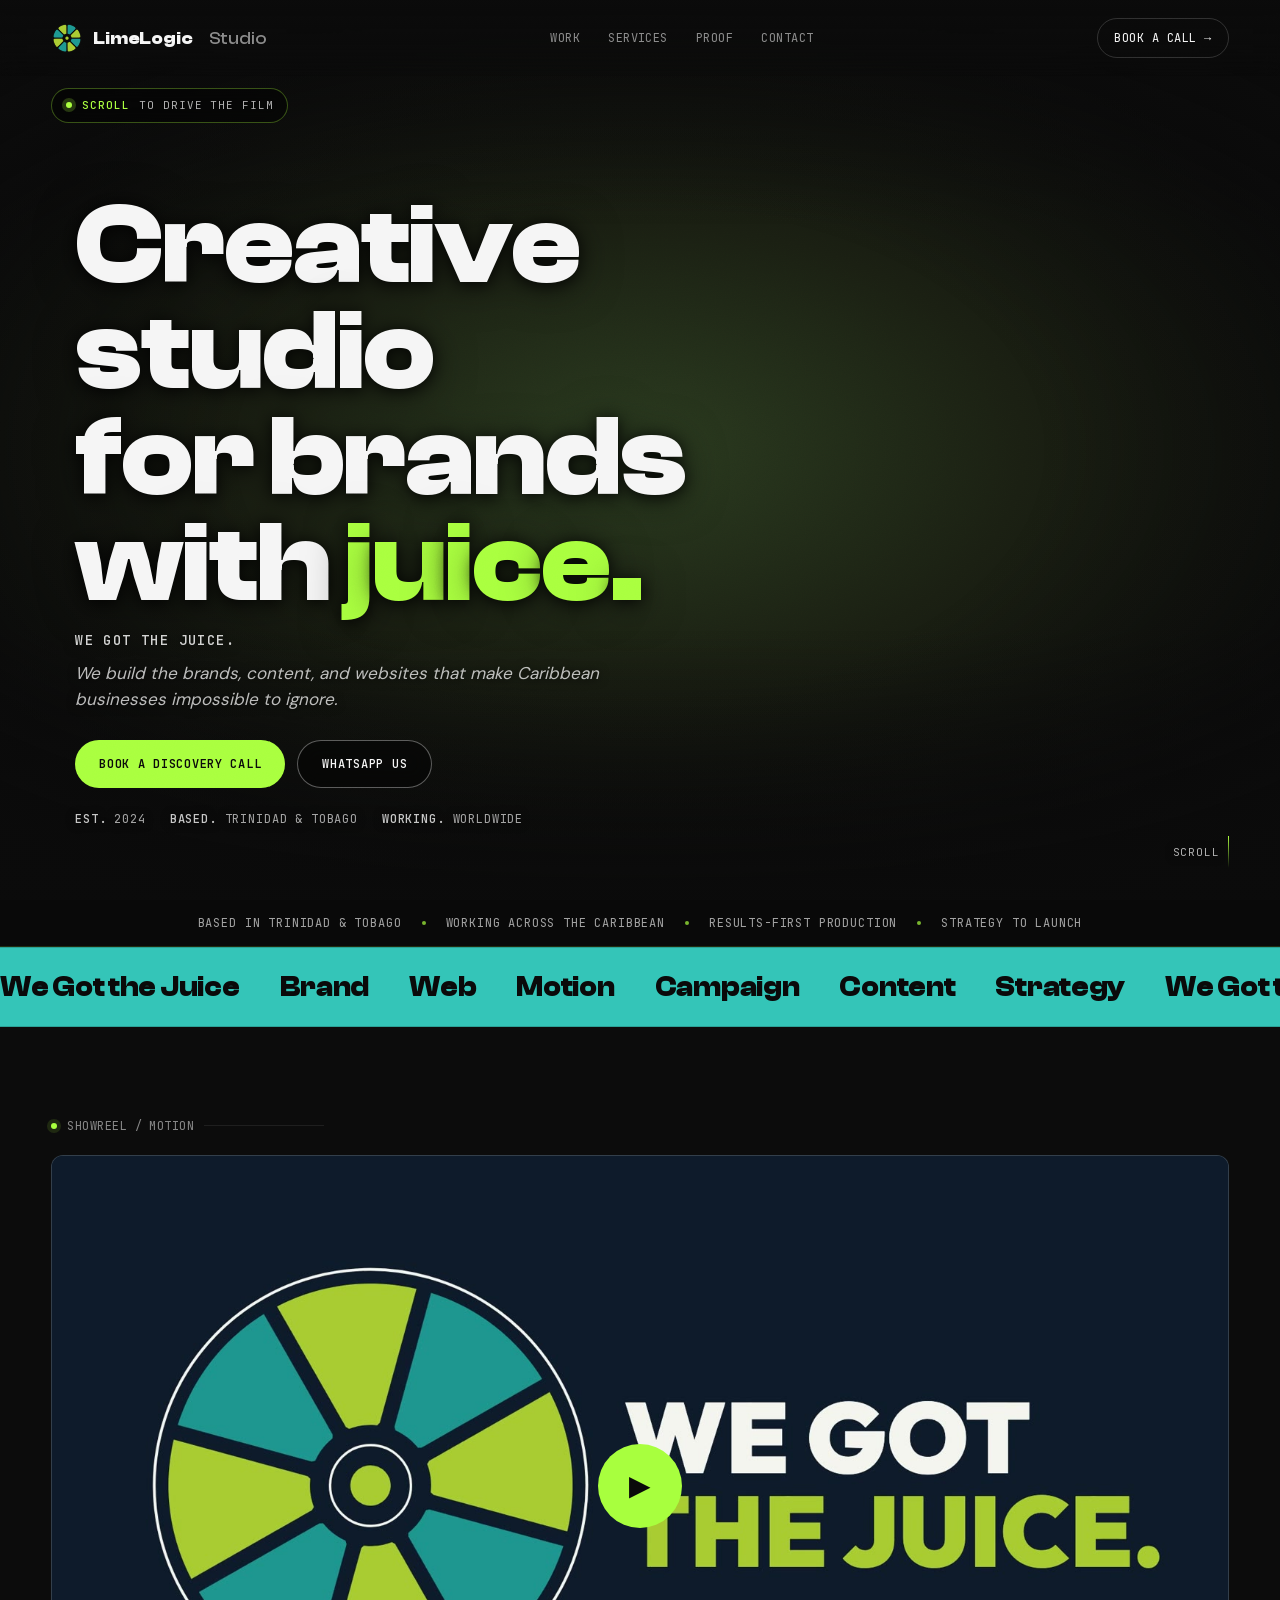
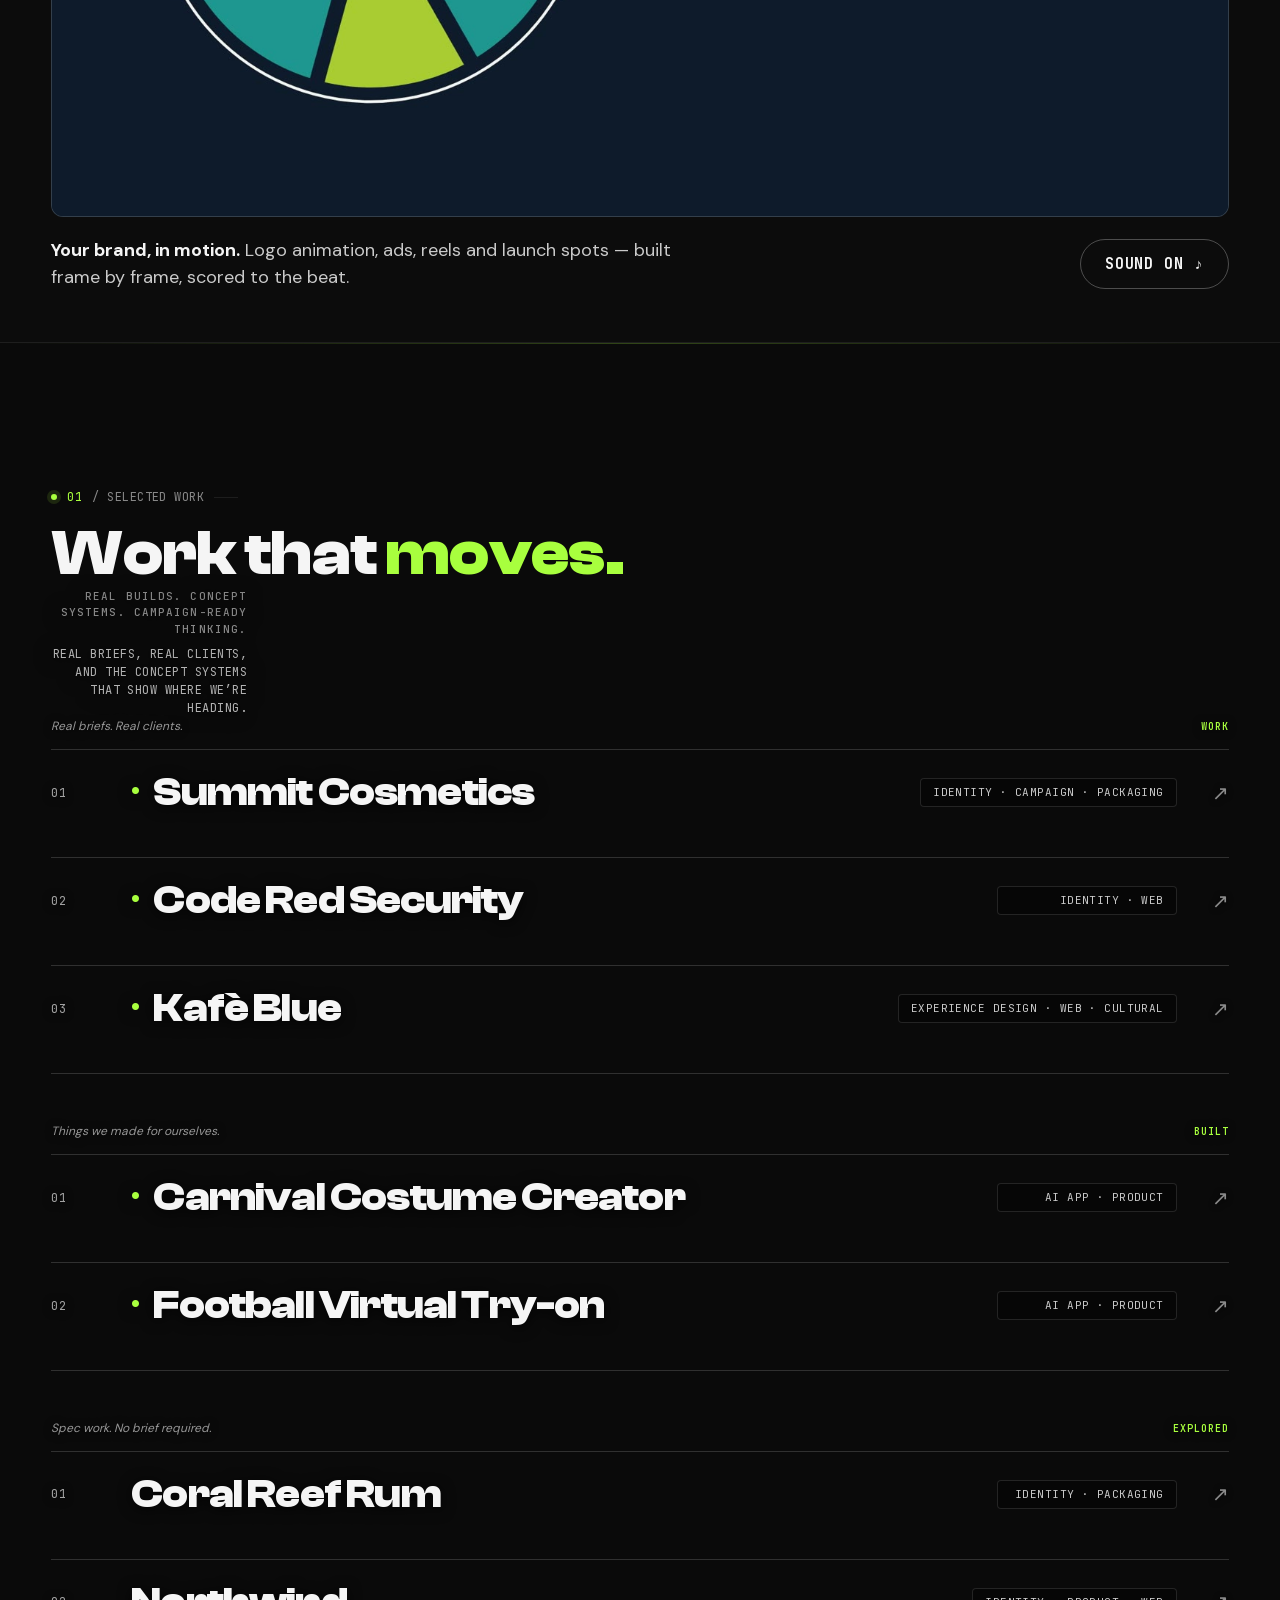
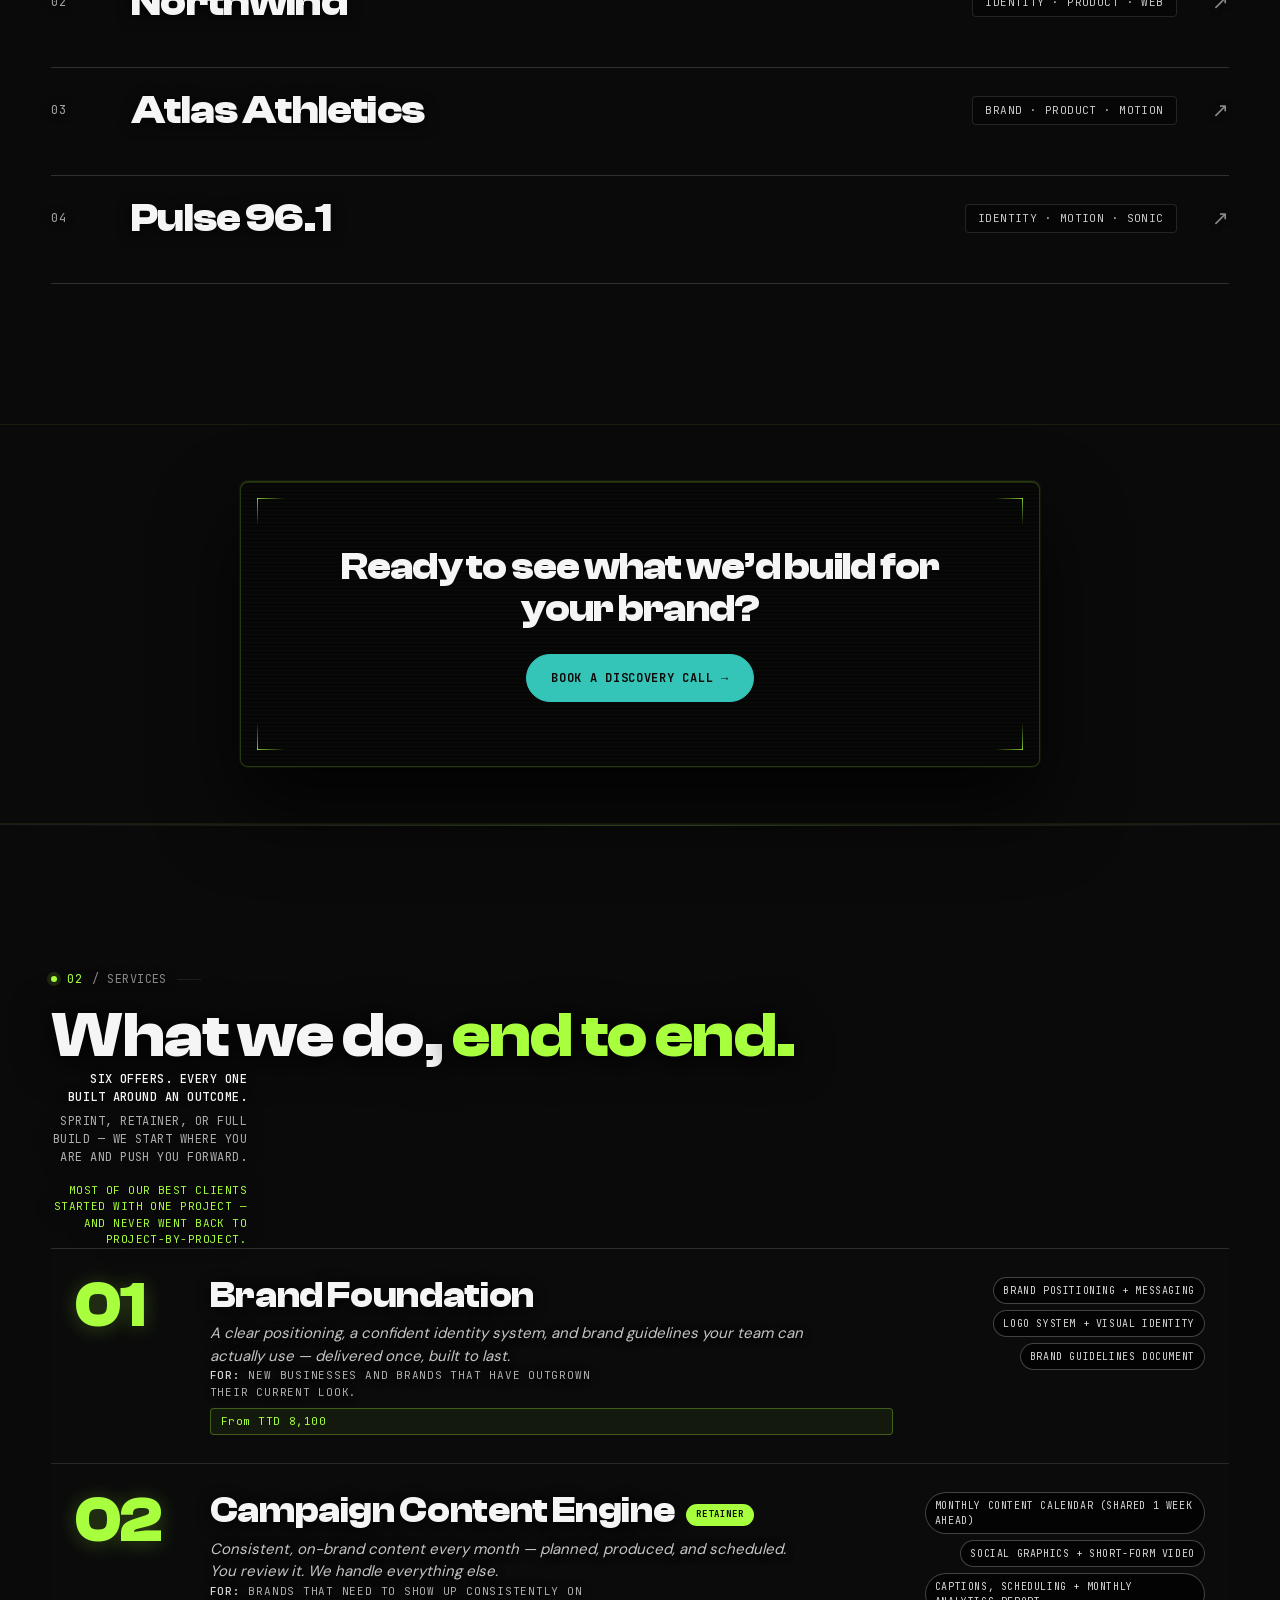
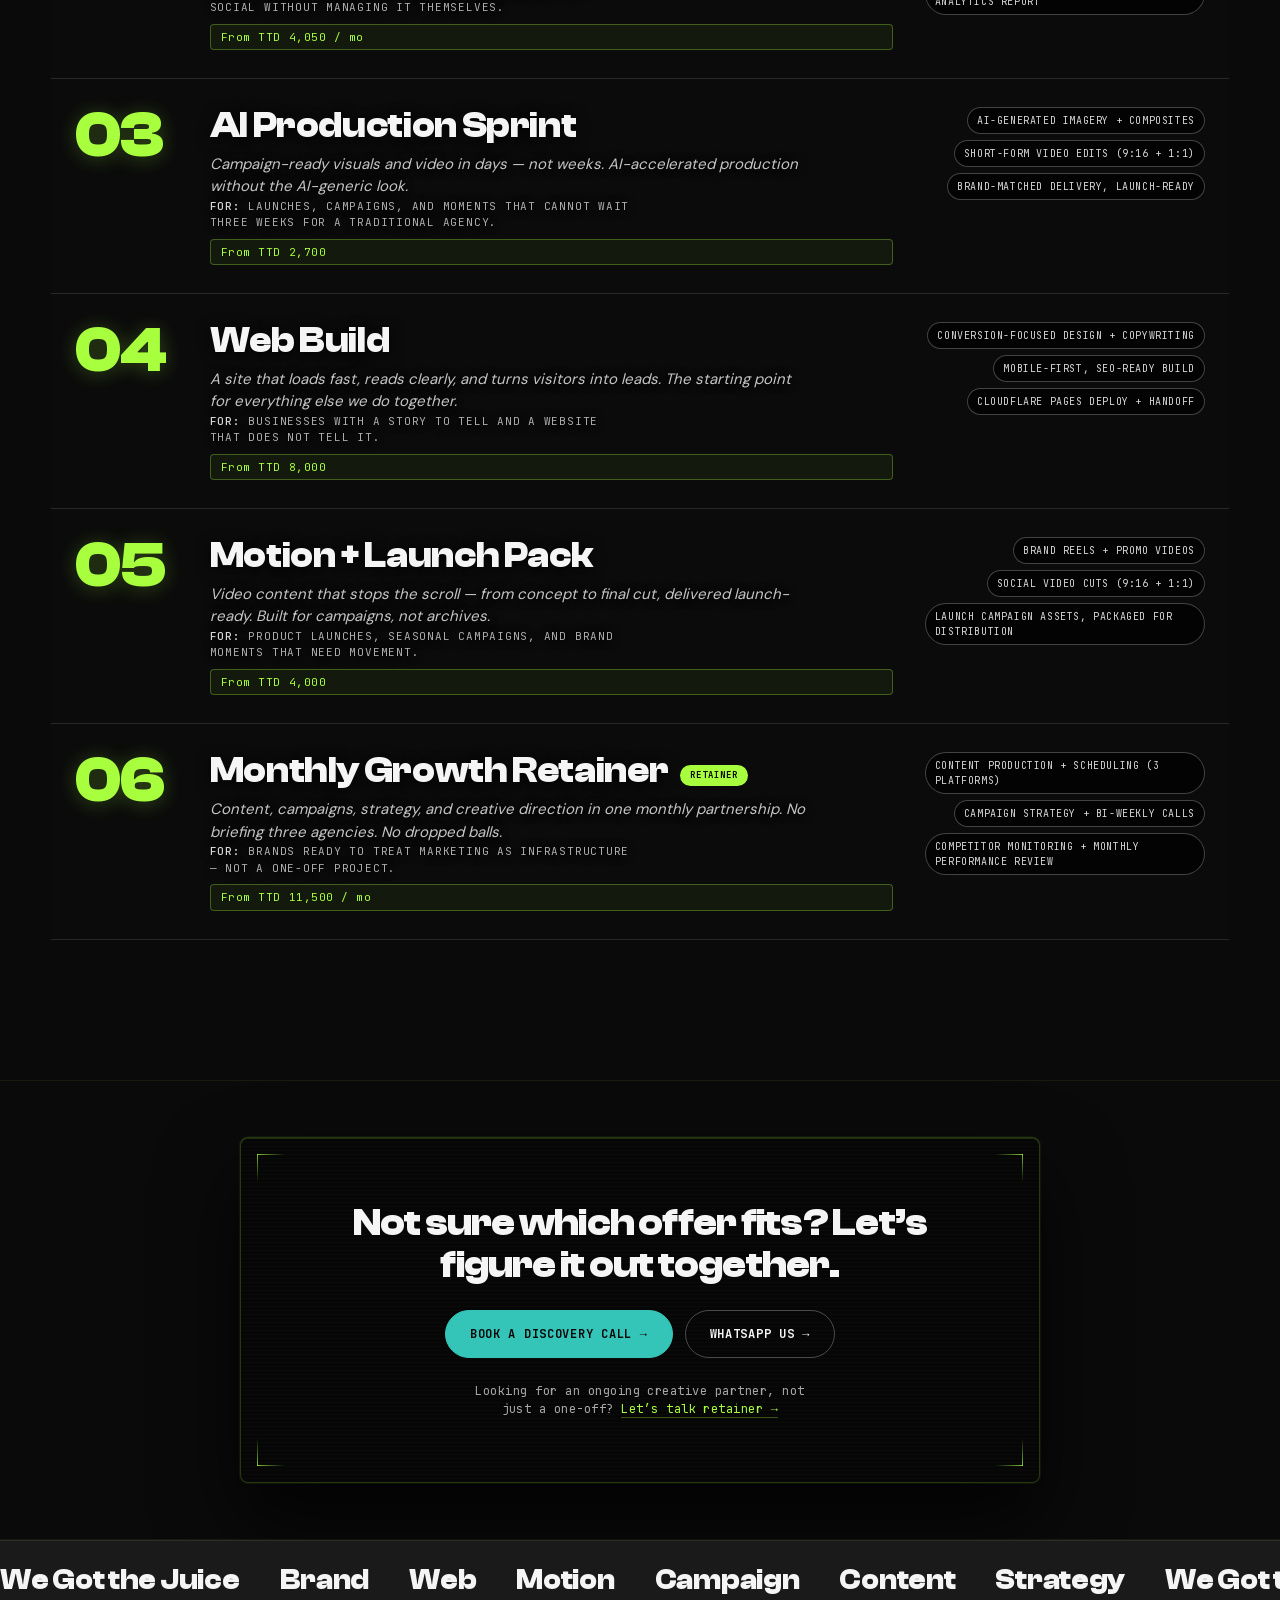
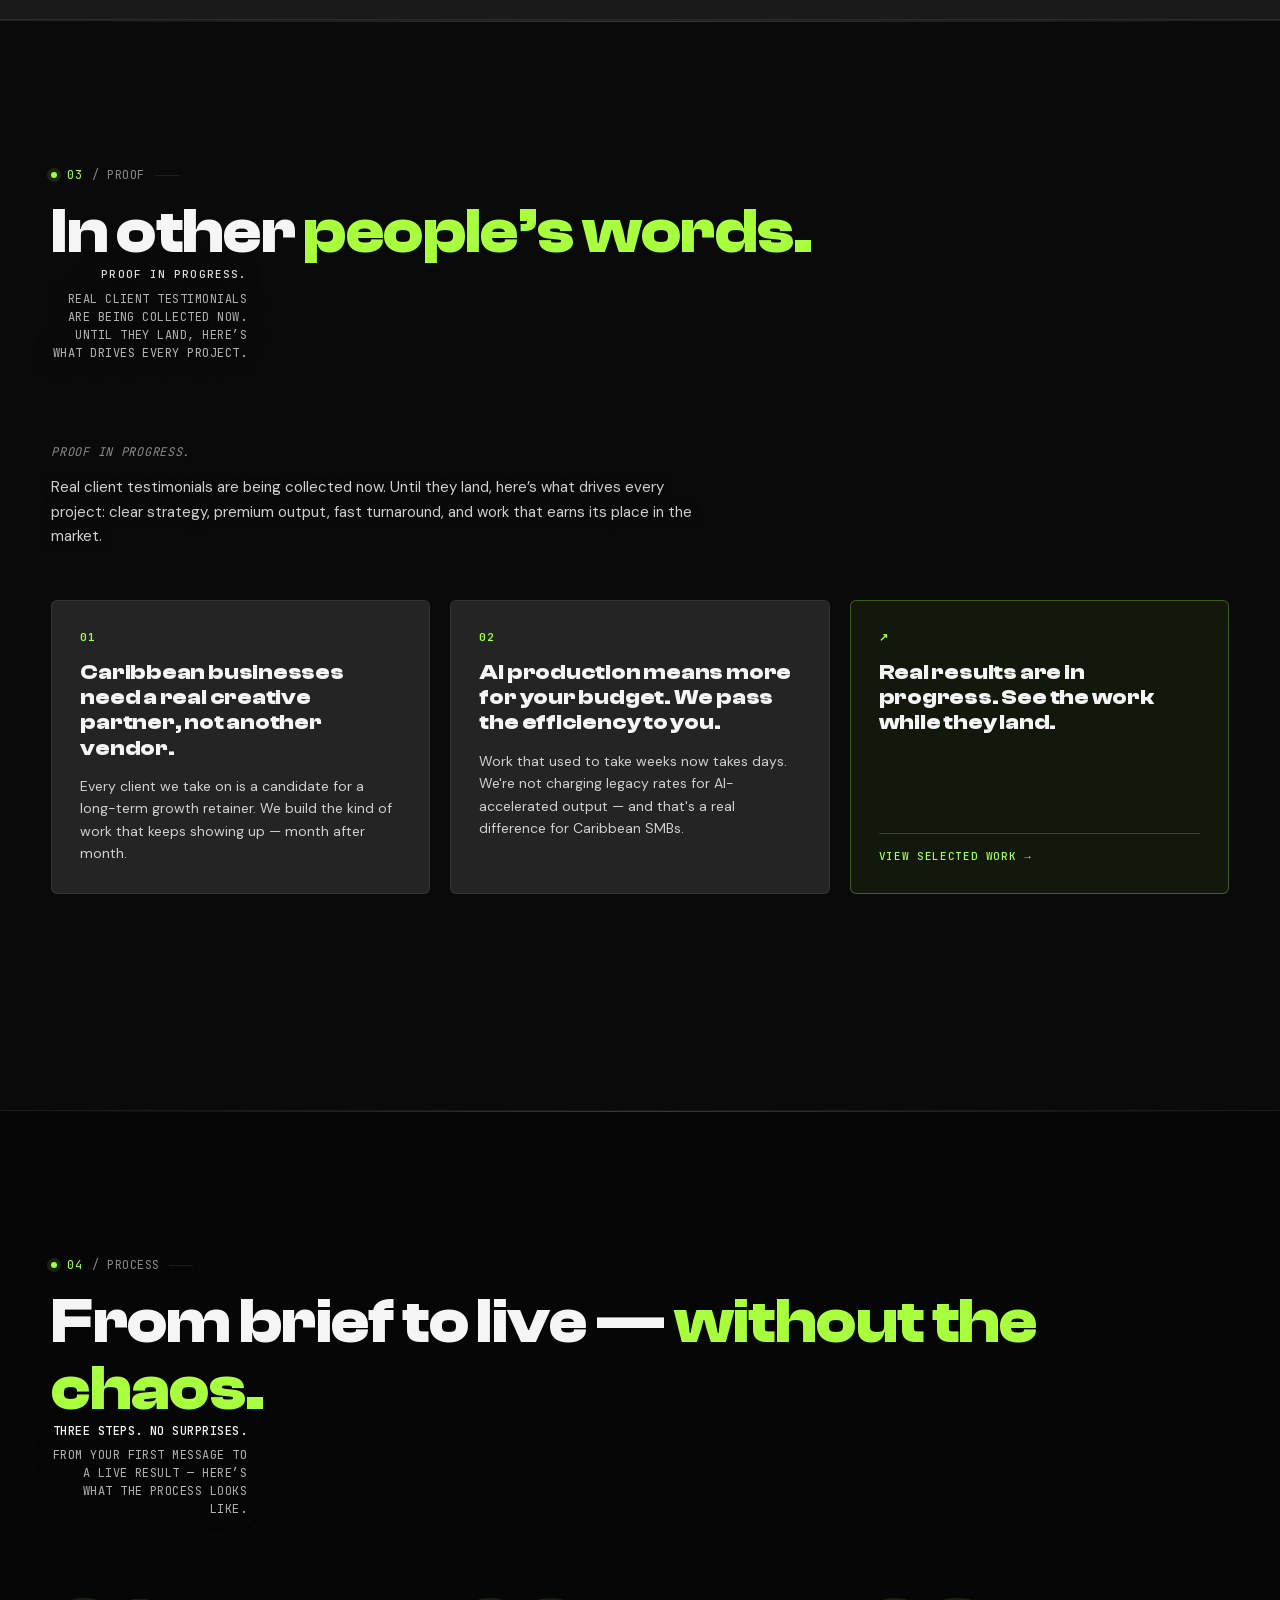
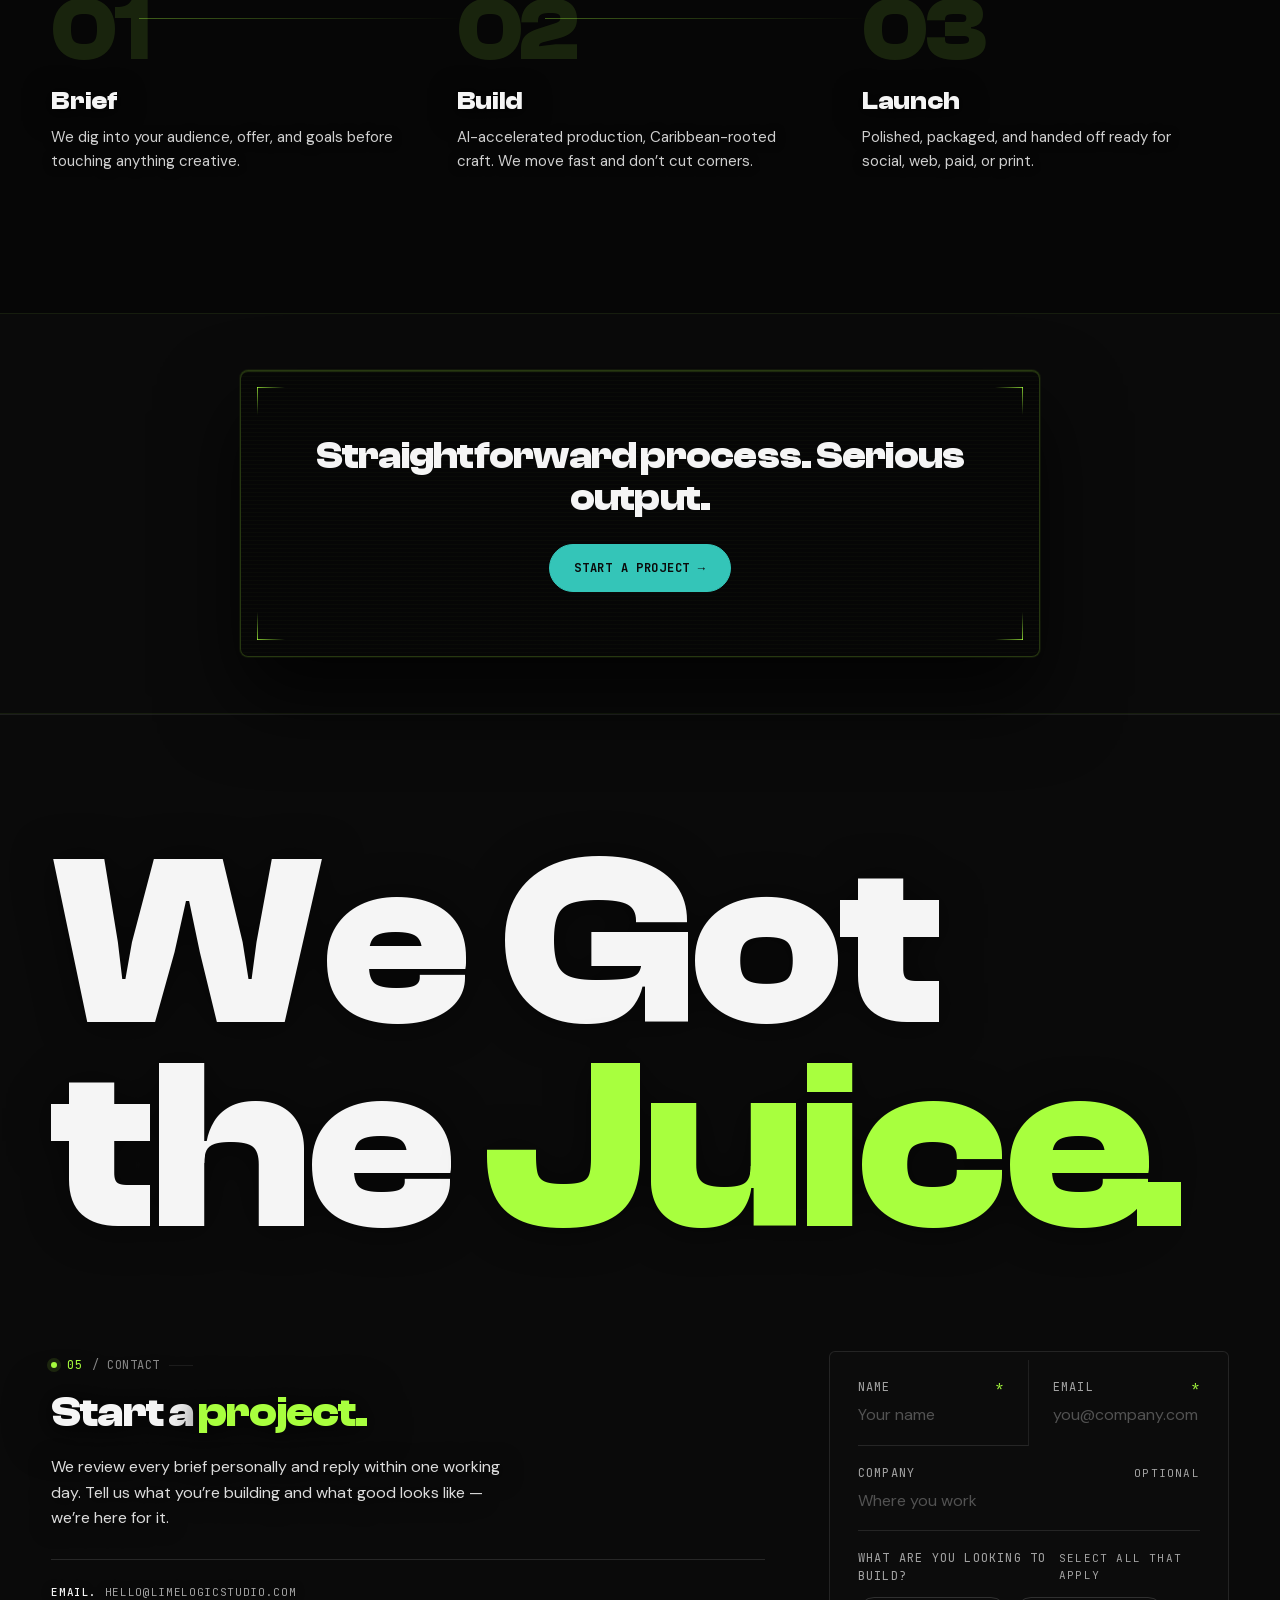
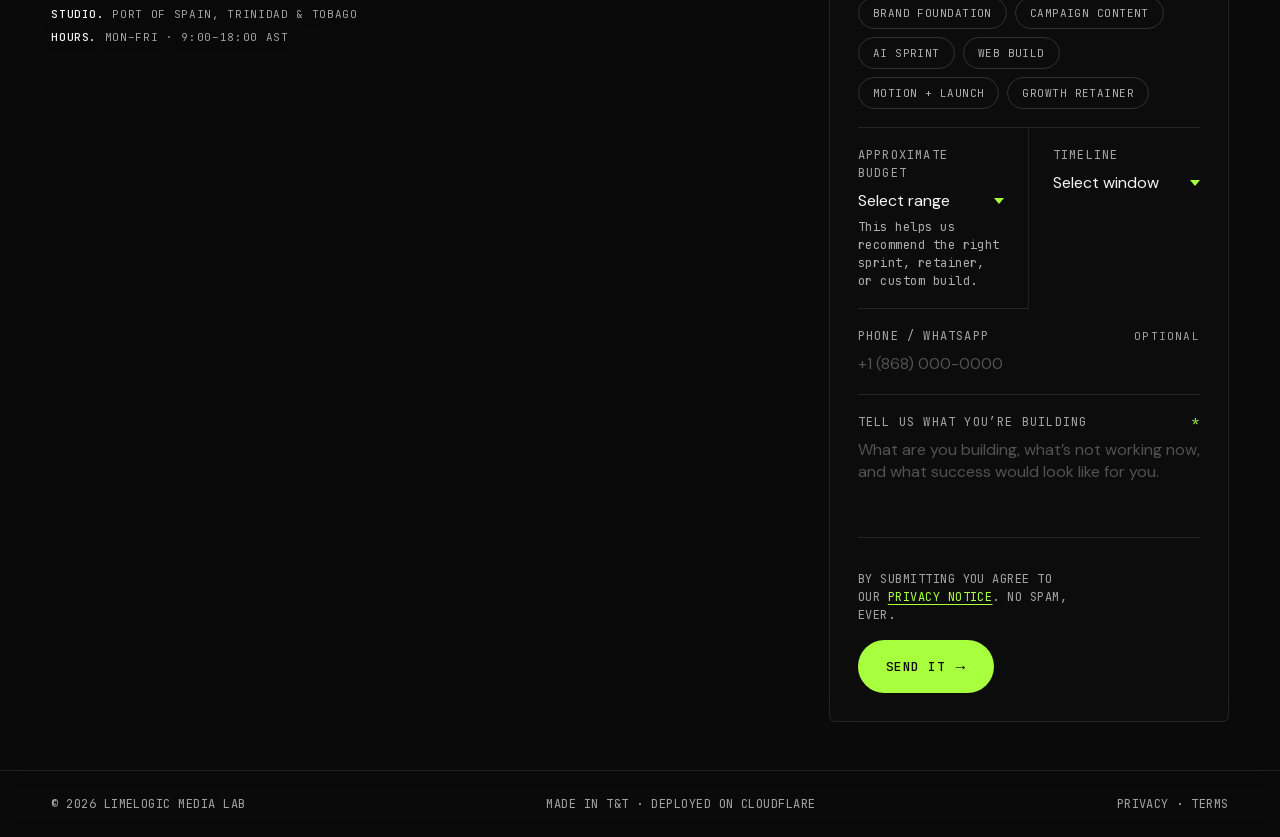
==== index.html @ f91d0517 "Add motion showreel strip under the top marquee (lazy-loaded loop, sound toggle) Co-Authored-By: Cla" ====
<!doctype html>
<html lang="en" data-scroll-mode="full" data-marquee-palette="teal">
<head>
<meta charset="utf-8" />
<meta name="viewport" content="width=device-width, initial-scale=1" />
<title>LimeLogic Studio — Creative that grows Caribbean brands</title>
<meta name="description" content="We build the brands, websites, and content that make Caribbean businesses impossible to ignore — strategy to launch, faster than you'd expect. Based in T&T." />
<meta property="og:title" content="LimeLogic Studio — We Got the Juice." />
<meta property="og:description" content="Brand, web, motion, and campaign content for Caribbean brands ready to grow. Strategy to launch — and built to last. Based in T&T, working worldwide." />
<meta property="og:type" content="website" />
<meta property="og:url" content="https://limelogicstudio.com" />
<meta property="og:image" content="https://limelogicstudio.com/assets/images/og-image.jpg" />
<meta property="og:image:width" content="1200" />
<meta property="og:image:height" content="630" />
<meta name="twitter:card" content="summary_large_image" />
<meta name="twitter:image" content="https://limelogicstudio.com/assets/images/og-image.jpg" />
<meta name="twitter:title" content="LimeLogic Studio — We Got the Juice." />
<meta name="twitter:description" content="The brands, websites, and content that grow Caribbean businesses. Strategy to launch." />
<link rel="canonical" href="https://limelogicstudio.com/" />
<meta name="robots" content="index, follow" />
<meta name="theme-color" content="#1A1A1A" />
<link rel="icon" type="image/x-icon" href="assets/images/favicon.ico" />
<link rel="icon" type="image/png" sizes="192x192" href="assets/images/favicon-192.png" />
<link rel="apple-touch-icon" sizes="180x180" href="assets/images/apple-touch-icon.png" />
<script type="application/ld+json">
{
  "@context": "https://schema.org",
  "@type": "ProfessionalService",
  "name": "LimeLogic Studio",
  "legalName": "LimeLogic Media Lab",
  "url": "https://limelogicstudio.com",
  "logo": "https://limelogicstudio.com/assets/images/logo-symbol.png",
  "image": "https://limelogicstudio.com/assets/images/og-image.jpg",
  "email": "hello@limelogicstudio.com",
  "foundingDate": "2024",
  "slogan": "We Got the Juice.",
  "description": "Creative studio for Caribbean brands — brand identity, websites, motion, and campaign content, from strategy to launch.",
  "address": { "@type": "PostalAddress", "addressLocality": "Port of Spain", "addressCountry": "TT" },
  "areaServed": ["Trinidad and Tobago", "Caribbean"]
}
</script>
<link rel="preload" href="assets/fonts/ClashDisplay-Variable.woff2" as="font" type="font/woff2" crossorigin>
<link rel="preload" href="assets/fonts/DMSans-Variable.woff2" as="font" type="font/woff2" crossorigin>
<link rel="preload" href="assets/images/limedroid-hero-1920.webp" as="image" type="image/webp" media="(min-width:881px)">
<link rel="preload" href="assets/images/limedroid-hero-1280.webp" as="image" type="image/webp" media="(max-width:880px)">
<link rel="stylesheet" href="css/style.css" />
<!-- ANALYTICS — none in this file, deliberately. Cloudflare Web Analytics is
     enabled on the Pages project and Cloudflare injects its own beacon at the
     edge, so there is no snippet to maintain here and nothing to keep in sync.
     Cookieless, so the no-banner promise on /privacy stays true. -->
<style>
  :root {
    --lime-intensity: 0.60;
    --scrim-opacity: 0.30;
    --vignette-opacity: 1.00;
    --mq-bg: rgba(52,197,184,1.00);
    --mq-bg-solid: rgb(52,197,184);
    --mq-fg: #0A0A0A;
    --mq-accent: #0A0A0A;
  }
</style>
</head>
<body>

<a class="skip-link" href="#main-content">Skip to content</a>

<div class="grain on"></div>

<div class="hero-stage" id="heroStage">
  <video id="heroVideo" muted playsinline preload="auto" poster="assets/images/limedroid-hero-1920.webp"></video>
  <img class="hero-image" id="heroImage"
       alt="LimeLogic mascot — half-lime, half-circuit board" />
  <div class="hero-stage-placeholder" id="heroStagePlaceholder">
    <div class="hsp-character"></div>
    <div class="hsp-meta">
      <span class="hsp-dot"></span>
      <span id="hspLabel">LOADING FILM…</span>
    </div>
  </div>
  <div class="hero-vignette" id="heroVignette"></div>
  <div class="hero-safe-zone" id="heroSafeZone"></div>
</div>

<div id="root">

  <header class="hero">
    <nav class="nav">
      <div class="brand">
        <img class="logo-mark" src="assets/images/logo-symbol.png" alt="LimeLogic symbol" />
        LimeLogic<span style="color:var(--muted);font-weight:500;margin-left:6px">Studio</span>
      </div>
      <ul class="nav-links">
        <li><a href="#work">Work</a></li>
        <li><a href="#services">Services</a></li>
        <li><a href="#proof">Proof</a></li>
        <li><a href="#contact">Contact</a></li>
      </ul>
      <a class="cta nav-cta" href="https://cal.com/limelogicstudio/discovery-call" target="_blank" rel="noopener">Book a Call &#8594;</a>
      <button class="hamburger" id="hamburger" aria-label="Menu" aria-expanded="false">
        <span></span><span></span><span></span>
      </button>
    </nav>

    <div class="tag">
      <span class="pulse"></span>
      <b>SCROLL</b> to drive the film
    </div>
    <div class="frame">
      <div id="heroHeadline">
        <h1>Creative<br>studio<br>for brands<br>with <em><span class="jl l1">j</span><span class="jl l2">u</span><span class="jl l3">i</span><span class="jl l4">c</span><span class="jl l5">e</span><span class="jl l6">.</span></em></h1>
        <p class="hero-tagline">We Got the Juice.</p>
        <p class="hero-value-line">We build the brands, content, and websites that make Caribbean businesses impossible to ignore.</p>
        <div class="hero-ctas">
          <a class="hero-cta-primary" href="https://cal.com/limelogicstudio/discovery-call" target="_blank" rel="noopener" aria-label="Book a discovery call on Cal.com">Book a Discovery Call</a>
          <a class="hero-cta-secondary" href="https://wa.me/18687053555" target="_blank" rel="noopener" aria-label="Message us on WhatsApp">WhatsApp Us</a>
        </div>
        <div class="hero-meta">
          <span><b>EST.</b> 2024</span>
          <span><b>BASED.</b> Trinidad &amp; Tobago</span>
          <span><b>WORKING.</b> Worldwide</span>
        </div>
      </div>
    </div>
    <!-- HERO_IMAGE — final asset dropping separately; place below hero-stage when ready -->
    <div class="scroll">
      Scroll<div class="bar"></div>
    </div>
  </header>

  <main id="main-content">

  <div class="trust-strip" role="note" aria-label="About LimeLogic Studio">
    <span>Based in Trinidad &amp; Tobago</span>
    <span class="trust-dot" aria-hidden="true"></span>
    <span>Working across the Caribbean</span>
    <span class="trust-dot" aria-hidden="true"></span>
    <span>Results-first production</span>
    <span class="trust-dot" aria-hidden="true"></span>
    <span>Strategy to launch</span>
  </div>

  <div class="marquee mq-classic" id="marqueeTop">
    <div class="track">
      <span><span>We Got the Juice</span><span>Brand</span><span>Web</span><span>Motion</span><span>Campaign</span><span>Content</span><span>Strategy</span><span>We Got the Juice</span><span>Brand</span><span>Web</span><span>Motion</span><span>Campaign</span><span>Content</span><span>Strategy</span></span>
      <span><span>We Got the Juice</span><span>Brand</span><span>Web</span><span>Motion</span><span>Campaign</span><span>Content</span><span>Strategy</span><span>We Got the Juice</span><span>Brand</span><span>Web</span><span>Motion</span><span>Campaign</span><span>Content</span><span>Strategy</span></span>
    </div>
  </div>

  <section class="reel-strip" id="reel" aria-label="LimeLogic motion showreel">
    <div class="wrap">
      <div class="eyebrow">
        <span class="dot"></span>
        <span>SHOWREEL / MOTION</span>
        <span class="rule"></span>
      </div>
      <div class="reel-frame">
        <video id="reelVideo" muted loop playsinline preload="none"
          poster="assets/images/motion-reel-poster-v1.jpg"
          data-src="assets/video/limelogic_motion_reel_v1.mp4"
          aria-label="15-second LimeLogic motion design showreel: the lime wheel turns into type, shapes, 3D columns, a keyframe graph and a phone screen, ending on We Got the Juice."></video>
        <button class="reel-play" id="reelPlay" type="button" aria-label="Play showreel" hidden>&#9654;</button>
      </div>
      <div class="reel-caption">
        <p><b>Your brand, in motion.</b> Logo animation, ads, reels and launch spots &#8212; built frame by frame, scored to the beat.</p>
        <button class="btn btn-ghost reel-sound" id="reelSound" type="button" aria-pressed="false">Sound on &#9834;</button>
      </div>
    </div>
  </section>

  <section class="s" id="work" tabindex="-1">
    <div class="wrap">
      <div class="sec-head">
        <div>
          <div class="eyebrow">
            <span class="dot"></span>
            <span class="idx">01</span>
            <span>/ SELECTED WORK</span>
            <span class="rule"></span>
          </div>
          <h2 class="h-section">Work that <span style="color:var(--lime)">moves.</span></h2>
        </div>
        <div class="right">
          <div class="subhead-caps">Real builds. Concept systems. Campaign-ready thinking.</div>
          <div style="margin-top:8px">Real briefs, real clients, and the concept systems that show where we&#8217;re heading.</div>
        </div>
      </div>
      <!-- PORTFOLIO_DATA — real project assets + updated card data drops in next pass -->
      <div class="port-index" id="portIndex">
        <div id="portfolioSections"><noscript><p style="color:var(--muted);padding:24px 0">Please enable JavaScript to view selected work.</p></noscript></div>
        <div class="pi-card" id="piCard"></div>
      </div>
    </div>
  </section>

  <div class="cta-block reveal">
    <div class="cta-inner">
      <p class="cta-block-text">Ready to see what we&#8217;d build for your brand?</p>
      <div class="cta-block-btns">
        <a class="btn btn-teal" href="https://cal.com/limelogicstudio/discovery-call" target="_blank" rel="noopener">Book a Discovery Call &#8594;</a>
      </div>
    </div>
  </div>

  <section class="s s-services transparent" id="services">
    <div class="edge-bracket l"></div>
    <div class="wrap">
      <div class="sec-head">
        <div>
          <div class="eyebrow">
            <span class="dot"></span>
            <span class="idx">02</span>
            <span>/ SERVICES</span>
            <span class="rule"></span>
          </div>
          <h2 class="h-section">What we do, <span style="color:var(--lime)">end to end.</span></h2>
        </div>
        <div class="right">
          <div><b>Six offers. Every one built around an outcome.</b></div>
          <div style="margin-top:6px">Sprint, retainer, or full build &#8212; we start where you are and push you forward.</div>
          <div style="margin-top:16px;font-family:var(--f-mono);font-size:11px;color:var(--lime);letter-spacing:.04em">Most of our best clients started with one project &#8212; and never went back to project-by-project.</div>
        </div>
      </div>
      <div class="svc-numbered" id="servicesNumbered"><noscript><p style="color:var(--muted);padding:24px 0">Please enable JavaScript to view our services.</p></noscript></div>
    </div>
  </section>

  <div class="cta-block reveal">
    <div class="cta-inner">
      <p class="cta-block-text">Not sure which offer fits? Let&#8217;s figure it out together.</p>
      <div class="cta-block-btns">
        <a class="btn btn-teal" href="https://cal.com/limelogicstudio/discovery-call" target="_blank" rel="noopener">Book a Discovery Call &#8594;</a>
        <a class="btn btn-ghost" href="https://wa.me/18687053555" target="_blank" rel="noopener">WhatsApp Us &#8594;</a>
      </div>
      <p class="cta-retainer-note">Looking for an ongoing creative partner, not just a one-off? <a href="#contact">Let&#8217;s talk retainer &#8594;</a></p>
    </div>
  </div>

  <div class="marquee mq-classic dark" id="marqueeBottom">
    <div class="track">
      <span><span>We Got the Juice</span><span>Brand</span><span>Web</span><span>Motion</span><span>Campaign</span><span>Content</span><span>Strategy</span><span>We Got the Juice</span><span>Brand</span><span>Web</span><span>Motion</span><span>Campaign</span><span>Content</span><span>Strategy</span></span>
      <span><span>We Got the Juice</span><span>Brand</span><span>Web</span><span>Motion</span><span>Campaign</span><span>Content</span><span>Strategy</span><span>We Got the Juice</span><span>Brand</span><span>Web</span><span>Motion</span><span>Campaign</span><span>Content</span><span>Strategy</span></span>
    </div>
  </div>

  <!-- TESTIMONIALS_SCAFFOLD — real testimonials replacing proof-in-progress when collected -->
  <section class="s" id="proof">
    <div class="wrap">
      <div class="sec-head">
        <div>
          <div class="eyebrow">
            <span class="dot"></span>
            <span class="idx">03</span>
            <span>/ PROOF</span>
            <span class="rule"></span>
          </div>
          <h2 class="h-section">In other <span style="color:var(--lime)">people&#8217;s words.</span></h2>
        </div>
        <div class="right">
          <div class="subhead-caps">Proof in progress.</div>
          <div style="margin-top:8px">Real client testimonials are being collected now. Until they land, here&#8217;s what drives every project.</div>
        </div>
      </div>
      <div class="tst-editorial" id="tstEditorial"></div>
    </div>
  </section>

  <section class="s" id="process">
    <div class="wrap">
      <div class="sec-head">
        <div>
          <div class="eyebrow">
            <span class="dot"></span>
            <span class="idx">04</span>
            <span>/ PROCESS</span>
            <span class="rule"></span>
          </div>
          <!-- PROCESS_COPY -->
          <h2 class="h-section">From brief to live &#8212;<span style="color:var(--lime)"> without the chaos.</span></h2>
        </div>
        <div class="right">
          <div><b>Three steps. No surprises.</b></div>
          <div style="margin-top:6px">From your first message to a live result &#8212; here&#8217;s what the process looks like.</div>
        </div>
      </div>
      <div class="process-steps">
        <div class="process-step reveal">
          <div class="ps-num">01</div>
          <h3>Brief</h3>
          <p>We dig into your audience, offer, and goals before touching anything creative.</p>
        </div>
        <div class="process-step reveal">
          <div class="ps-num">02</div>
          <h3>Build</h3>
          <p>AI-accelerated production, Caribbean-rooted craft. We move fast and don&#8217;t cut corners.</p>
        </div>
        <div class="process-step reveal">
          <div class="ps-num">03</div>
          <h3>Launch</h3>
          <p>Polished, packaged, and handed off ready for social, web, paid, or print.</p>
        </div>
      </div>
    </div>
  </section>

  <div class="cta-block reveal">
    <div class="cta-inner">
      <p class="cta-block-text">Straightforward process. Serious output.</p>
      <div class="cta-block-btns">
        <a class="btn btn-teal" href="#contact">Start a Project &#8594;</a>
      </div>
    </div>
  </div>

  </main>

  <footer class="footer" id="contact">
    <h2 class="wordmark">
      We Got<br>the <em>Juice<span class="dot"></span></em>
    </h2>

    <div class="contact-block">
      <div class="contact-lede">
        <div class="eyebrow" style="margin-bottom:16px">
          <span class="dot"></span>
          <span class="idx">05</span>
          <span>/ CONTACT</span>
          <span class="rule"></span>
        </div>
        <h3>Start a <em>project.</em></h3>
        <p>We review every brief personally and reply within one working day. Tell us what you&#8217;re building and what good looks like &#8212; we&#8217;re here for it.</p>
        <div class="meta">
          <div><b>Email.</b> <a href="mailto:hello@limelogicstudio.com">hello@limelogicstudio.com</a></div>
          <div><b>Studio.</b> Port of Spain, Trinidad &amp; Tobago</div>
          <div><b>Hours.</b> Mon&#8211;Fri &#183; 9:00&#8211;18:00 AST</div>
        </div>
      </div>

      <!-- FORM_ACTION_URL — swap Formspree endpoint for n8n webhook URL when ready -->
      <form class="contact-form" id="contactForm">
        <div class="cf-row cf-pair">
          <div class="cf-row">
            <label for="cf-name">Name <span class="req">*</span></label>
            <input required type="text" id="cf-name" name="name" placeholder="Your name" autocomplete="name" />
          </div>
          <div class="cf-row">
            <label for="cf-email">Email <span class="req">*</span></label>
            <input required type="email" id="cf-email" name="email" placeholder="you@company.com" autocomplete="email" />
          </div>
        </div>
        <div class="cf-row">
          <label for="cf-company">Company <span class="hint">Optional</span></label>
          <input type="text" id="cf-company" name="company" placeholder="Where you work" autocomplete="organization" />
        </div>
        <div class="cf-row">
          <label id="cf-services-label">What are you looking to build? <span class="hint">Select all that apply</span></label>
          <div class="cf-chips" role="group" aria-labelledby="cf-services-label">
            <button type="button" class="cf-chip" data-value="Brand Foundation">Brand Foundation</button>
            <button type="button" class="cf-chip" data-value="Campaign Content">Campaign Content</button>
            <button type="button" class="cf-chip" data-value="AI Production Sprint">AI Sprint</button>
            <button type="button" class="cf-chip" data-value="Web Build">Web Build</button>
            <button type="button" class="cf-chip" data-value="Motion + Launch">Motion + Launch</button>
            <button type="button" class="cf-chip" data-value="Growth Retainer">Growth Retainer</button>
          </div>
          <input type="hidden" name="services" id="servicesHidden" />
        </div>
        <div class="cf-row cf-pair">
          <div class="cf-row">
            <label for="cf-budget">Approximate budget</label>
            <select id="cf-budget" name="budget" aria-describedby="budgetHint">
              <option value="">Select range</option>
              <option>One-off sprint &#8212; Under TT$12,000</option>
              <option>Web or brand build &#8212; TT$12,000 &#8211; TT$30,000</option>
              <option>Content retainer &#8212; TT$4,050+ / month</option>
              <option>Growth retainer &#8212; TT$11,500+ / month</option>
              <option>Not sure yet &#8212; let&#8217;s talk</option>
            </select>
            <span id="budgetHint" style="font-family:var(--f-mono);font-size:12px;color:rgba(245,245,245,0.7);margin-top:6px;display:block;letter-spacing:.04em">This helps us recommend the right sprint, retainer, or custom build.</span>
          </div>
          <div class="cf-row">
            <label for="cf-timeline">Timeline</label>
            <select id="cf-timeline" name="timeline">
              <option value="">Select window</option>
              <option>ASAP (within 2 weeks)</option>
              <option>1&#8211;2 months</option>
              <option>3&#8211;6 months</option>
              <option>Later this year</option>
              <option>Just exploring</option>
            </select>
          </div>
        </div>
        <div class="cf-row">
          <label for="cf-phone">Phone / WhatsApp <span class="hint">Optional</span></label>
          <input type="tel" id="cf-phone" name="phone" placeholder="+1 (868) 000-0000" autocomplete="tel" />
        </div>
        <div class="cf-row">
          <label for="cf-message">Tell us what you&#8217;re building <span class="req">*</span></label>
          <textarea required id="cf-message" name="message" placeholder="What are you building, what&#8217;s not working now, and what success would look like for you."></textarea>
        </div>
        <div class="cf-submit">
          <div class="privacy">
            By submitting you agree to our <a href="/privacy.html">privacy notice</a>. No spam, ever.
          </div>
          <p class="cf-error" id="cfError" style="display:none;color:#ff6b6b;font-size:13px;margin:0 0 12px;font-family:var(--f-mono);letter-spacing:.02em"></p>
          <button type="submit">Send it <span class="arrow">&#8594;</span></button>
        </div>
      </form>

      <div class="cf-success" id="cfSuccess" style="display:none">
        <div class="check">&#10003;</div>
        <h4>Got it. We&#8217;ll be in touch.</h4>
        <p>Usually within one working day. Check your inbox for a confirmation.</p>
      </div>
    </div>

    <div class="legal">
      <span>&#169; <span id="footer-year">2026</span> LimeLogic Media Lab</span>
      <span>Made in T&amp;T &#183; Deployed on Cloudflare</span>
      <span>
        <a href="/privacy.html" style="color:inherit;text-decoration:none">Privacy</a>
        &#183;
        <a href="/terms.html" style="color:inherit;text-decoration:none">Terms</a>
      </span>
    </div>
  </footer>

</div>

<script>
(function(){
  var video = document.getElementById('heroVideo');
  var stage = document.getElementById('heroStage');
  var placeholder = document.getElementById('heroStagePlaceholder');
  var label = document.getElementById('hspLabel');
  var VIDEO_URL = 'assets/video/limelogic_hero_scroll_v2.mp4';

  var ua = navigator.userAgent || '';
  var isIOS = /iPad|iPhone|iPod/.test(ua) || (navigator.platform === 'MacIntel' && navigator.maxTouchPoints > 1);
  var prefersReducedMotion = window.matchMedia('(prefers-reduced-motion: reduce)').matches;
  var isCoarsePointer = window.matchMedia('(pointer: coarse)').matches;
  var useFallback = isIOS || prefersReducedMotion || (isCoarsePointer && window.innerWidth <= 880);

  var heroImage = document.getElementById('heroImage');
  var duration = 0;
  var videoReady = false;
  var raf = null;
  var lastT = -1;

  if (useFallback) {
    stage.classList.add('fallback-mode');
    video.removeAttribute('src');
    var tag = document.querySelector('.hero .tag'); if (tag) tag.style.display = 'none';
    if (heroImage) {
      heroImage.src = window.innerWidth > 880
        ? 'assets/images/limedroid-hero-1920.webp'
        : 'assets/images/limedroid-hero-1280.webp';
      if (heroImage.complete && heroImage.naturalWidth > 0) {
        stage.classList.add('has-video');
      } else {
        heroImage.addEventListener('load', function(){ stage.classList.add('has-video'); }, { once: true });
      }
    }
  } else {
    // Image-first. The static hero paints instantly (CSS); the scrubbable
    // video crossfades in over it once ready. The scrub needs the WHOLE file
    // in a seekable in-memory blob — native range streaming is not reliably
    // seekable for this clip and breaks the scrub (verified). So we still build
    // a blob, but: (1) one allocation via res.blob() instead of the old
    // chunked reader that held a chunks[] array AND a Blob (~2x memory), and
    // (2) deferred to idle so the download never blocks first paint.
    video.addEventListener('loadedmetadata', function(){
      duration = video.duration || 0;
    });
    video.addEventListener('loadeddata', function(){
      videoReady = duration > 0;
      if (videoReady) { stage.classList.add('has-video'); schedule(); }
    });
    video.addEventListener('error', function(){
      // Leave the static hero image showing as the graceful fallback.
      stage.classList.add('no-video');
    });
    var loadFilm = function(){
      fetch(VIDEO_URL)
        .then(function(res){ if (!res.ok) throw new Error('HTTP ' + res.status); return res.blob(); })
        .then(function(blob){ video.src = URL.createObjectURL(blob); video.load(); })
        .catch(function(){ stage.classList.add('no-video'); });
    };
    if ('requestIdleCallback' in window) {
      requestIdleCallback(loadFilm, { timeout: 1500 });
    } else {
      setTimeout(loadFilm, 200);
    }
  }

  function progress(){
    var docH = document.documentElement.scrollHeight - window.innerHeight;
    if (docH <= 0) return 0;
    var mode = document.documentElement.dataset.scrollMode || 'full';
    if (mode === 'hero') {
      var heroLen = window.innerHeight * 1.5;
      return Math.max(0, Math.min(1, window.scrollY / heroLen));
    }
    return Math.max(0, Math.min(1, window.scrollY / docH));
  }

  function tick(){
    raf = null;
    var p = progress();
    if (useFallback) {
      if (prefersReducedMotion) return; // honor reduced-motion: no scroll parallax
      if (heroImage) {
        var scale = 1 + p * 0.06;
        var translateY = -p * window.innerHeight * 0.05;
        heroImage.style.transform = 'translate3d(0,' + translateY.toFixed(1) + 'px,0) scale(' + scale.toFixed(3) + ')';
      }
      return;
    }
    if (videoReady) {
      var t = p * duration;
      if (Math.abs(t - lastT) > 0.04) {
        try { video.currentTime = t; lastT = t; } catch(e){}
      }
    } else {
      placeholder.style.setProperty('--p', p.toFixed(3));
    }
  }
  function schedule(){ if (!raf) raf = requestAnimationFrame(tick); }
  window.addEventListener('scroll', schedule, { passive: true });
  window.addEventListener('resize', schedule);
  if (!useFallback) {
    video.addEventListener('canplaythrough', function(){ videoReady = duration > 0; schedule(); });
  }
  schedule();
})();
</script>

<script src="js/main.js"></script>

<!-- Mobile menu — direct child of body so position:fixed;inset:0 always means full viewport.
     Must NOT be inside .nav: nav has backdrop-filter which creates a containing block in
     Safari/Chromium, trapping fixed children inside the thin nav strip. -->
<div class="mobile-menu" id="mobileMenu">
  <div class="mm-inner">
    <ul>
      <li style="transition-delay:0ms"><a href="#work"><span class="mm-num">01</span><span class="mm-label">Work</span><span class="mm-arrow">&#8594;</span></a></li>
      <li style="transition-delay:60ms"><a href="#services"><span class="mm-num">02</span><span class="mm-label">Services</span><span class="mm-arrow">&#8594;</span></a></li>
      <li style="transition-delay:120ms"><a href="#proof"><span class="mm-num">03</span><span class="mm-label">Proof</span><span class="mm-arrow">&#8594;</span></a></li>
      <li style="transition-delay:180ms"><a href="#process"><span class="mm-num">04</span><span class="mm-label">Process</span><span class="mm-arrow">&#8594;</span></a></li>
      <li style="transition-delay:240ms"><a href="#contact"><span class="mm-num">05</span><span class="mm-label">Contact</span><span class="mm-arrow">&#8594;</span></a></li>
    </ul>
    <div class="mm-foot">
      <a class="cta" href="https://cal.com/limelogicstudio/discovery-call" target="_blank" rel="noopener" style="background:var(--lime);color:#0A0A0A">Book a Discovery Call &#8594;</a>
      <div class="mm-meta">
        <a href="mailto:hello@limelogicstudio.com">hello@limelogicstudio.com</a>
        <span>Port of Spain &#183; TT</span>
      </div>
    </div>
  </div>
</div>
</body>
</html>
---- css/style.css ----
/* LimeLogic — design tokens + section styles
   ---------------------------------------------------------------
   Translate to vanilla CSS for production. No CSS-in-JS used.
   Lime intensity is driven by --lime-intensity (0..1) on :root.
*/

@font-face {
  font-family: 'Clash Display';
  src: url('../assets/fonts/ClashDisplay-Variable.woff2') format('woff2');
  font-weight: 100 900;
  font-style: normal;
  font-display: swap;
}

@font-face {
  font-family: 'DM Sans';
  src: url('../assets/fonts/DMSans-Variable.woff2') format('woff2');
  font-weight: 100 1000;
  font-style: normal;
  font-display: swap;
}

@font-face {
  font-family: 'JetBrains Mono';
  src: url('../assets/fonts/JetBrainsMono-Variable.woff2') format('woff2');
  font-weight: 100 800;
  font-style: normal;
  font-display: swap;
}

:root{
  --bg: #1A1A1A;
  --bg-deep: #0F0F0F;
  --surface: #242424;
  --surface-2: #2E2E2E;
  --surface-3: #383838;
  --text: #F5F5F5;
  --muted: #888888;
  --hair: rgba(245,245,245,0.08);
  --hair-strong: rgba(245,245,245,0.16);
  --lime: #A8FF3E;
  --lime-soft: rgba(168,255,62,0.12);
  --teal: #34C5B8;
  --lime-intensity: 0.6;

  --f-display: 'Clash Display', 'Helvetica Neue', sans-serif;
  --f-body: 'DM Sans', 'Helvetica Neue', sans-serif;
  --f-mono: 'JetBrains Mono', ui-monospace, monospace;

  --maxw: 1440px;
  --pad-x: clamp(20px, 4vw, 64px);
}

*,*::before,*::after{box-sizing:border-box}
html,body{margin:0;padding:0;background:#0A0A0A;color:var(--text);
  font-family:var(--f-body);font-size:16px;line-height:1.5;
  -webkit-font-smoothing:antialiased;text-rendering:optimizeLegibility}
body{overflow-x:hidden}
a{color:inherit;text-decoration:none}

/* Accessibility: skip link + visible keyboard focus */
.skip-link{position:absolute;left:-9999px;top:0;z-index:2000;background:var(--lime);color:#0A0A0A;
  padding:10px 16px;font-family:var(--f-mono);font-size:12px;letter-spacing:.06em;text-transform:uppercase}
.skip-link:focus{left:0}
.port-index li:focus-visible,.cf-chip:focus-visible,.skip-link:focus-visible{outline:2px solid var(--lime);outline-offset:3px}
.nav .nav-links a:focus-visible,.hamburger:focus-visible,.mobile-menu li a:focus-visible,.footer .legal a:focus-visible,.contact-lede .meta a:focus-visible{outline:2px solid var(--lime);outline-offset:3px}
#work:focus{outline:none}

/* ─────────────────────────────────────────────────────────────
   SCROLL-DRIVEN HERO VIDEO STAGE
   Fixed to viewport, sits behind all content. The vignette
   protects the character zone in the center.
   ───────────────────────────────────────────────────────────── */
.hero-stage{position:fixed;inset:0;z-index:0;
  background:
    radial-gradient(ellipse 60% 50% at 50% 50%, #2A3A1F 0%, #1A1F12 50%, #0A0A0A 100%),
    #0A0A0A;
  overflow:hidden;pointer-events:none}
.hero-stage video{position:absolute;inset:0;width:100%;height:100%;
  object-fit:cover;display:block;opacity:0;z-index:1;transition:opacity .6s ease}
.hero-stage.has-video video{opacity:1}
/* Static hero image — the instant first paint in EVERY mode. The video
   crossfades in on top of it (higher z-index) once the file is buffered and
   scrubbable; on mobile/fallback the image stays as the hero. */
.hero-stage .hero-image{position:absolute;inset:0;width:100%;height:100%;
  object-fit:cover;object-position:50% 55%;display:block;opacity:0;z-index:0;
  will-change:transform;transform-origin:center 60%;transition:opacity .6s ease}
.hero-stage.fallback-mode video{display:none}
.hero-stage.fallback-mode.has-video .hero-image{opacity:1}
/* On mobile portrait the image is cropped tight — push the focal point */
@media (max-width:640px){
  .hero-stage .hero-image{object-position:48% 60%}
}
.hero-vignette{position:absolute;inset:0;pointer-events:none;z-index:2;
  background:
    radial-gradient(ellipse 70% 60% at 50% 50%, transparent 0%, transparent 45%, rgba(10,10,10,0.45) 75%, rgba(10,10,10,0.92) 100%),
    linear-gradient(180deg, rgba(10,10,10,0.55) 0%, transparent 25%, transparent 70%, rgba(10,10,10,0.9) 100%);
  opacity:var(--vignette-opacity,1);transition:opacity .3s}
.hero-safe-zone{position:absolute;left:50%;top:50%;z-index:3;
  width:min(420px,40vw);height:min(420px,40vw);
  transform:translate(-50%,-50%);border-radius:50%;
  border:1px dashed rgba(168,255,62,0.5);
  display:none;pointer-events:none}
.hero-stage[data-debug="1"] .hero-safe-zone{display:block}

/* Loading placeholder — retired in favour of image-first hero. Kept defined
   for the no-video edge case but hidden by default (the static image is now
   the loading/fallback visual). */
.hero-stage-placeholder{position:absolute;inset:0;
  display:none;align-items:center;justify-content:center;
  flex-direction:column;gap:24px;
  background:
    radial-gradient(ellipse 60% 50% at 50% 50%, #2A3A1F 0%, #1A1F12 50%, #0A0A0A 100%),
    #0A0A0A;
  background-blend-mode:normal}
.hero-stage.has-video .hero-stage-placeholder{display:none}
.hsp-character{width:min(280px,32vw);aspect-ratio:1/1;
  border-radius:50%;
  background:
    radial-gradient(ellipse at 50% 40%, rgba(168,255,62,0.4) 0%, rgba(168,255,62,0.05) 60%, transparent 100%);
  position:relative;
  transform:translateY(calc(var(--p,0) * -40px))}
.hsp-character::before{content:'';position:absolute;left:50%;top:50%;
  width:80px;height:80px;border-radius:50%;
  background:radial-gradient(circle, rgba(245,245,245,0.5), rgba(245,245,245,0.05));
  transform:translate(-50%,-50%);
  box-shadow:0 0 60px rgba(168,255,62,0.3)}
.hsp-character::after{content:'';position:absolute;left:50%;bottom:0;
  width:140px;height:180px;border-radius:50% 50% 30% 30%;
  background:linear-gradient(180deg, rgba(245,245,245,0.15), rgba(245,245,245,0.02));
  transform:translate(-50%,30%)}
.hsp-meta{font-family:var(--f-mono);font-size:11px;letter-spacing:.08em;
  color:rgba(245,245,245,0.6);text-transform:uppercase;
  padding:10px 16px;border:1px solid rgba(245,245,245,0.15);
  border-radius:999px;background:rgba(0,0,0,0.4);
  display:flex;align-items:center;gap:10px;
  position:relative;z-index:2}
.hsp-meta b{color:var(--lime);font-weight:500}
.hsp-dot{width:8px;height:8px;border-radius:50%;background:var(--lime);
  box-shadow:0 0 0 4px rgba(168,255,62,0.2);
  animation:hsp-pulse 1.8s ease-in-out infinite}
@keyframes hsp-pulse{0%,100%{opacity:1}50%{opacity:0.4}}

/* Content stack — sits above stage */
#root{position:relative;z-index:1}

/* Section scrim — opt-in per section so video peeks through */
section.s{position:relative;padding:clamp(80px,11vw,140px) 0;
  border-top:1px solid var(--hair);
  background:rgba(15,15,15,var(--scrim-opacity,0.30))}
section.s::before{display:none}
section.s:first-of-type{border-top:0}
section.s > *{position:relative;z-index:1}

/* Sections that opt out of scrim — fully transparent over video */
section.s.transparent{border-top:1px solid rgba(255,255,255,0.08);background:transparent}

/* Lime accent strip on top of each scrimmed section — feels intentional */
section.s::after{content:'';position:absolute;left:0;top:0;
  width:100%;height:1px;
  background:linear-gradient(90deg,transparent,var(--lime),transparent);
  opacity:calc(var(--lime-intensity, 0.6) * 0.4);pointer-events:none}

/* Grain overlay — toggled by Tweaks */
.grain{position:fixed;inset:0;pointer-events:none;z-index:9999;
  opacity:0;mix-blend-mode:overlay;
  background-image:url("data:image/svg+xml;utf8,<svg xmlns='http://www.w3.org/2000/svg' width='160' height='160'><filter id='n'><feTurbulence type='fractalNoise' baseFrequency='0.9' numOctaves='2' stitchTiles='stitch'/><feColorMatrix values='0 0 0 0 0.96 0 0 0 0 0.96 0 0 0 0 0.96 0 0 0 0.5 0'/></filter><rect width='100%' height='100%' filter='url(%23n)'/></svg>");
  transition:opacity .3s}
.grain.on{opacity:.12}

/* Layout shell */
.wrap{max-width:var(--maxw);margin:0 auto;padding:0 var(--pad-x);position:relative}

/* Eyebrow — monospace meta label, the system marker for every section opener */
.eyebrow{display:inline-flex;align-items:center;gap:10px;
  font-family:var(--f-mono);font-size:12px;letter-spacing:0.04em;
  color:var(--muted);text-transform:uppercase}
.eyebrow .dot{width:6px;height:6px;border-radius:50%;background:var(--lime);
  box-shadow:0 0 0 4px var(--lime-soft)}
.eyebrow .idx{color:var(--lime)}
.eyebrow .rule{flex:1;height:1px;background:var(--hair);min-width:24px;
  max-width:120px}

/* Display headings */
.h-display{font-family:var(--f-display);font-weight:700;
  font-size:clamp(40px, 7vw, 96px);line-height:0.98;letter-spacing:-0.01em;
  margin:18px 0 0}
.h-display em{font-style:normal;color:var(--lime)}
.h-section{font-family:var(--f-display);font-weight:700;
  font-size:clamp(32px, 5vw, 64px);line-height:1.04;letter-spacing:-0.01em;
  margin:14px 0 0}
.lede{max-width:60ch;color:#cfcfcf;font-size:clamp(15px,1.4vw,18px);
  line-height:1.55;margin-top:18px}

/* Section frame */
section.s{position:relative;padding:clamp(80px,11vw,140px) 0;
  border-top:1px solid var(--hair)}
section.s:first-of-type{border-top:0}

/* ─────────────────────────────────────────────────────────────
   HERO SECTION — sits over the scroll-driven video
   Transparent background. Headline + meta float over the video.
   ───────────────────────────────────────────────────────────── */
.hero{position:relative;height:100vh;min-height:640px;overflow:hidden;
  background:transparent}
.hero::before{display:none}  /* no section scrim on hero */
.hero .frame{position:absolute;inset:24px;
  display:flex;align-items:flex-end;padding:48px var(--pad-x)}
.hero .tag{position:absolute;top:88px;left:var(--pad-x);
  font-family:var(--f-mono);font-size:11px;letter-spacing:.08em;
  color:rgba(245,245,245,0.7);text-transform:uppercase;padding:8px 14px;
  background:rgba(0,0,0,.45);backdrop-filter:blur(8px);
  border:1px solid rgba(168,255,62,0.3);border-radius:999px;
  display:inline-flex;align-items:center;gap:10px}
.hero .tag b{color:var(--lime);font-weight:500}
.hero .tag .pulse{width:6px;height:6px;border-radius:50%;background:var(--lime);
  box-shadow:0 0 0 4px rgba(168,255,62,0.2);
  animation:hsp-pulse 1.8s ease-in-out infinite}
.hero h1{font-family:var(--f-display);font-weight:700;
  font-size:clamp(48px,9vw,140px);line-height:0.92;letter-spacing:-0.01em;
  margin:0;max-width:14ch;
  text-shadow:0 2px 16px rgba(0,0,0,0.85), 0 4px 40px rgba(0,0,0,0.5)}
.hero h1 em{font-style:normal;color:var(--lime)}
@keyframes juice-letter{
  from{opacity:0;transform:translateY(0.5em)}
  to{opacity:1;transform:translateY(0)}
}
.hero h1 em .jl{
  display:inline-block;opacity:0;
  animation:juice-letter .38s cubic-bezier(.16,1,.3,1) forwards}
.hero h1 em .l1{animation-delay:.65s}
.hero h1 em .l2{animation-delay:.73s}
.hero h1 em .l3{animation-delay:.81s}
.hero h1 em .l4{animation-delay:.89s}
.hero h1 em .l5{animation-delay:.97s}
.hero h1 em .l6{animation-delay:1.05s}
@media(prefers-reduced-motion:reduce){
  .hero h1 em .jl{animation:none;opacity:1}}
.hero .meta{position:absolute;left:var(--pad-x);bottom:32px;
  display:flex;gap:32px;font-family:var(--f-mono);font-size:11px;
  color:rgba(245,245,245,0.7);letter-spacing:.06em;text-transform:uppercase;
  text-shadow:0 1px 8px rgba(0,0,0,0.9)}
.hero .meta b{color:var(--text);font-weight:500}

/* .hero-meta — inline inside #heroHeadline, scrolls with the parallax group */
.hero-meta{display:flex;flex-wrap:wrap;gap:8px 24px;margin-top:22px;
  font-family:var(--f-mono);font-size:12px;letter-spacing:.07em;
  text-transform:uppercase;color:rgba(245,245,245,0.65);
  text-shadow:0 1px 8px rgba(0,0,0,0.9)}
.hero-meta b{color:rgba(245,245,245,0.8);font-weight:500}
@media (max-width:640px){
  .hero-meta{font-size:10px;gap:6px 16px;margin-top:16px}
}
.hero .scroll{position:absolute;right:var(--pad-x);bottom:32px;
  font-family:var(--f-mono);font-size:11px;color:rgba(245,245,245,0.7);
  letter-spacing:.08em;text-transform:uppercase;display:flex;align-items:center;gap:8px;
  text-shadow:0 1px 8px rgba(0,0,0,0.9)}
.hero .scroll .bar{width:1px;height:32px;background:linear-gradient(180deg,var(--lime),transparent);
  animation:scroll-bar 2.4s ease-in-out infinite}
@keyframes scroll-bar{0%,100%{opacity:0.4;transform:scaleY(1)}50%{opacity:1;transform:scaleY(1.4)}}
.hero .floater{position:absolute;font-family:var(--f-mono);font-size:10px;
  color:rgba(245,245,245,0.7);letter-spacing:.08em;text-transform:uppercase;
  padding:6px 10px;border:1px solid rgba(245,245,245,0.2);border-radius:4px;
  background:rgba(0,0,0,.45);backdrop-filter:blur(6px)}

/* Top nav (cosmetic placeholder so the page reads) — sits over hero stage */
.nav{position:fixed;top:0;left:0;right:0;z-index:50;
  display:flex;align-items:center;justify-content:space-between;
  padding:18px var(--pad-x);
  background:linear-gradient(180deg,rgba(10,10,10,0.88) 0%,rgba(10,10,10,0.6) 60%,transparent 100%);
  backdrop-filter:blur(10px);-webkit-backdrop-filter:blur(10px);
  transition:background .3s ease}
/* Scrolled state — solid fill once user exits hero zone */
.nav.scrolled{background:rgba(10,10,10,0.92);
  backdrop-filter:blur(16px);-webkit-backdrop-filter:blur(16px)}
.nav .brand{display:flex;align-items:center;gap:10px;
  font-family:var(--f-display);font-weight:700;letter-spacing:-0.01em;
  font-size:18px;z-index:60;position:relative}
.nav .brand .logo-mark{height:32px;width:auto;display:block;flex-shrink:0}
.nav .nav-links{display:flex;gap:28px;list-style:none;margin:0;padding:0;
  font-family:var(--f-mono);font-size:12px;letter-spacing:.04em;
  text-transform:uppercase;color:var(--muted)}
.nav .nav-links li:hover{color:var(--text)}
.nav .nav-cta{font-family:var(--f-mono);font-size:12px;letter-spacing:.04em;
  text-transform:uppercase;padding:10px 16px;border:1px solid var(--hair-strong);
  border-radius:999px;color:var(--text)}
.nav .nav-cta:hover{background:var(--lime);color:#000;border-color:var(--lime)}

/* Hamburger — hidden on desktop */
.hamburger{display:none;background:transparent;border:0;cursor:pointer;
  width:44px;height:44px;padding:0;position:relative;z-index:60;
  flex-direction:column;align-items:center;justify-content:center;gap:5px}
.hamburger span{display:block;width:22px;height:2px;background:var(--text);
  transition:transform .3s, opacity .25s, background .2s;border-radius:1px}
.hamburger.open span:nth-child(1){transform:translateY(7px) rotate(45deg);background:var(--lime)}
.hamburger.open span:nth-child(2){opacity:0}
.hamburger.open span:nth-child(3){transform:translateY(-7px) rotate(-45deg);background:var(--lime)}

/* Mobile menu sheet — hidden on desktop */
.mobile-menu{position:fixed;inset:0;background:rgba(10,10,10,0.96);
  backdrop-filter:blur(20px);-webkit-backdrop-filter:blur(20px);
  z-index:55;opacity:0;pointer-events:none;
  transition:opacity .3s ease;display:flex;align-items:center;justify-content:center}
.mobile-menu.open{opacity:1;pointer-events:auto}
.mobile-menu .mm-inner{width:100%;max-width:520px;padding:80px 28px 32px;
  display:flex;flex-direction:column;height:100%;justify-content:space-between}
.mobile-menu ul{list-style:none;margin:0;padding:0;display:flex;flex-direction:column;
  gap:4px;flex:1;justify-content:center}
.mobile-menu li{opacity:0;transform:translateY(20px);
  transition:opacity .4s ease, transform .4s ease}
.mobile-menu.open li{opacity:1;transform:translateY(0)}
.mobile-menu li a{display:flex;align-items:baseline;gap:18px;
  padding:14px 0;border-bottom:1px solid rgba(255,255,255,0.08);
  font-family:var(--f-display);font-weight:700;
  font-size:clamp(36px,9vw,56px);line-height:1;letter-spacing:-0.01em;
  color:var(--text)}
.mobile-menu li a:hover{color:var(--lime)}
.mobile-menu .mm-num{font-family:var(--f-mono);font-size:11px;
  color:var(--lime);letter-spacing:.06em;font-weight:500;flex-shrink:0;width:24px}
.mobile-menu .mm-label{flex:1}
.mobile-menu .mm-arrow{font-family:var(--f-mono);font-size:18px;color:var(--muted);
  font-weight:400}
.mobile-menu .mm-foot{display:flex;flex-direction:column;gap:20px;
  padding-top:24px;border-top:1px solid rgba(255,255,255,0.08)}
.mobile-menu .mm-foot .cta{align-self:flex-start;text-align:center;padding:14px 22px;
  font-family:var(--f-mono);font-size:12px;letter-spacing:.04em;text-transform:uppercase;
  border-radius:999px;border:0;font-weight:500}
.mobile-menu .mm-meta{display:flex;flex-direction:column;gap:6px;
  font-family:var(--f-mono);font-size:11px;letter-spacing:.04em;text-transform:uppercase;
  color:rgba(245,245,245,0.5)}
.mobile-menu .mm-meta a{color:var(--text)}

@media (max-width:880px){
  .nav .nav-links,.nav .nav-cta{display:none}
  .hamburger{display:flex}
  /* Mobile — always solid so hamburger/brand never floats on bright content.
     backdrop-filter REMOVED: a parent with backdrop-filter creates a containing block
     for position:fixed children in Safari/Chromium — traps .mobile-menu inside the nav strip. */
  .nav{background:rgba(10,10,10,0.90);backdrop-filter:none;-webkit-backdrop-filter:none}
  .nav.scrolled{background:rgba(10,10,10,0.97)}
}

/* ─────────────────────────────────────────────────────────────
   MARQUEE BAND — variants
   ───────────────────────────────────────────────────────────── */
.marquee{background:var(--mq-bg,#A8FF3E);color:var(--mq-fg,#0A0A0A);overflow:hidden;
  position:relative;border-top:1px solid rgba(0,0,0,0.5);
  border-bottom:1px solid rgba(0,0,0,0.5);
  transition:background .4s, color .4s, border-color .4s}
/* When palette is light/dark we adjust the hairlines */
[data-marquee-palette="black"] .marquee,
[data-marquee-palette="charcoal"] .marquee,
[data-marquee-palette="transparent"] .marquee{
  border-top-color:rgba(255,255,255,0.1);
  border-bottom-color:rgba(255,255,255,0.1)}
[data-marquee-palette="transparent"] .marquee{
  backdrop-filter:blur(8px);-webkit-backdrop-filter:blur(8px)}
[data-marquee-palette="ivory"] .marquee,
[data-marquee-palette="teal"] .marquee{
  border-top-color:rgba(0,0,0,0.18);
  border-bottom-color:rgba(0,0,0,0.18)}
.marquee.dark{background:var(--bg);color:var(--text);border-color:rgba(255,255,255,0.08)}
.marquee .track{display:flex;gap:40px;white-space:nowrap;
  font-family:var(--f-display);font-weight:700;letter-spacing:-0.01em;
  animation:scroll 28s linear infinite;will-change:transform}
.marquee .track span{display:inline-flex;align-items:center;gap:40px}
@keyframes scroll{from{transform:translateX(0)}to{transform:translateX(-50%)}}

/* Classic — the current default. Tight band, dot separators. */
.mq-classic{padding:18px 0}
.mq-classic .track{font-size:clamp(20px,2.4vw,28px)}
.mq-classic .track span > *::after{content:'';width:8px;height:8px;border-radius:50%;
  background:var(--mq-accent,#0A0A0A);display:inline-block;margin-left:40px}
.mq-classic.dark .track span > *::after{background:var(--lime)}
/* fix: original used pseudo on .track span; restore that behavior */
.mq-classic .track span::after{content:'';width:8px;height:8px;border-radius:50%;
  background:var(--mq-accent,#0A0A0A);display:inline-block}
.mq-classic .track span > *::after{display:none} /* override the per-child rule */
.mq-classic.dark .track span::after{background:var(--lime)}

}

/* ─────────────────────────────────────────────────────────────
   PORTFOLIO
   ───────────────────────────────────────────────────────────── */
.sec-head{display:grid;grid-template-columns:1fr auto;gap:32px;align-items:end;
  margin-bottom:clamp(40px,6vw,80px)}
@media (max-width:720px){.sec-head{grid-template-columns:1fr}}
.sec-head .right{font-family:var(--f-mono);font-size:12px;color:rgba(245,245,245,0.72);
  letter-spacing:.04em;text-transform:uppercase;text-align:right;max-width:28ch;
  text-shadow:0 1px 10px rgba(0,0,0,0.92),0 2px 20px rgba(0,0,0,0.65)}
.sec-head .right b{color:var(--text);font-weight:500;
  text-shadow:0 1px 10px rgba(0,0,0,0.9)}

/* ── Mobile: text-protection card behind section headers ───────────────────
   The hero image (LimeDroid character) is a fixed full-screen background.
   Its lime/circuit seam runs vertically through center — any text over it
   that spans full width will collide with that bright line.
   Solution: dark card directly behind the header copy only. The background
   still shows outside the card — LimeDroid stays visible in the surrounding
   section padding area.
   Right-align on .sec-head .right is bad UX on narrow screens; switch to left.
   ───────────────────────────────────────────────────────────────────────── */
@media (max-width:720px){
  #work .sec-head,
  #services .sec-head{
    background:rgba(8,8,8,0.86);
    border-radius:8px;
    padding:24px 20px;
    border:1px solid rgba(168,255,62,0.12)
  }
  .sec-head .right{
    text-align:left;
    max-width:none
  }
}


/* Index — numbered list, rich hover card with project info */
.port-index{position:relative}
.port-index ol{list-style:none;margin:0;padding:0;
  border-top:1px solid var(--hair-strong)}
.port-index li{position:relative;border-bottom:1px solid var(--hair-strong);
  display:grid;grid-template-columns:60px 1fr auto auto;gap:20px;
  align-items:center;padding:22px 0;
  transition:padding .3s ease, opacity .3s ease, background .3s ease;
  cursor:pointer}
.port-index ol.has-hover li{opacity:0.4}
.port-index ol.has-hover li.is-hover{opacity:1;padding-left:24px;
  background:linear-gradient(90deg, rgba(168,255,62,0.06), transparent 60%)}
.port-index ol.has-hover li.is-hover::before{content:'';position:absolute;
  left:0;top:50%;width:8px;height:8px;background:var(--lime);
  border-radius:50%;transform:translateY(-50%);
  box-shadow:0 0 0 4px rgba(168,255,62,0.18)}
.port-index li .num{font-family:var(--f-mono);font-size:12px;color:rgba(245,245,245,0.65);
  letter-spacing:.04em;transition:color .25s;
  text-shadow:0 1px 8px rgba(0,0,0,0.9)}
.port-index li.is-hover .num{color:var(--lime)}
.port-index li .name{font-family:var(--f-display);font-weight:700;
  font-size:clamp(24px,3.2vw,42px);line-height:1;letter-spacing:-0.02em;
  display:flex;align-items:center;gap:14px;
  transition:color .25s, transform .3s;
  text-shadow:0 2px 14px rgba(0,0,0,0.8)}
.port-index li.is-hover .name{color:var(--lime)}
.port-index li .name b{color:var(--lime);margin-right:0;font-weight:700;
  font-size:0.5em;line-height:1;
  display:inline-flex;align-items:center;justify-content:center}
/* scope-x — dark badge: matches services deliverable pill treatment */
.port-index li .scope-x{font-family:var(--f-mono);font-size:11px;
  color:rgba(245,245,245,0.82);
  letter-spacing:.04em;text-transform:uppercase;text-align:right;min-width:180px;
  background:rgba(6,6,6,0.65);padding:5px 12px;border-radius:4px;
  border:1px solid rgba(245,245,245,0.12)}
.port-index li .arrow{font-family:var(--f-mono);font-size:20px;color:rgba(245,245,245,0.55);
  width:32px;text-align:right;transition:transform .3s, color .25s;
  text-shadow:0 1px 6px rgba(0,0,0,0.9)}
.port-index li.is-hover .arrow{transform:translateX(8px);color:var(--lime)}
@media (max-width:760px){
  .port-index li{grid-template-columns:40px 1fr auto;padding:16px 0}
  .port-index li .scope-x{display:none}
}

/* Inline expansion panel — shown on tap (touch devices only) */
.port-index .pi-inline{grid-column:1/-1;
  margin-top:0;padding:0 18px;border-radius:6px;
  background:rgba(15,15,15,0.7);
  border:1px solid transparent;
  flex-direction:row;gap:18px;
  display:flex;
  max-height:0;opacity:0;overflow:hidden;
  transition:max-height .35s cubic-bezier(0.2,0.8,0.2,1),
             opacity .25s ease,
             margin-top .35s ease,
             padding .35s ease,
             border-color .25s ease;
  pointer-events:none}
.port-index li.is-expanded .pi-inline{
  max-height:600px;opacity:1;
  margin-top:18px;padding:18px;
  border-color:rgba(168,255,62,0.25);
  pointer-events:auto}
.port-index li.is-expanded{padding-bottom:22px}
.port-index .pi-inline-art{flex-shrink:0;width:42%;max-width:200px;
  aspect-ratio:4/3;border-radius:4px;overflow:hidden;position:relative}
.port-index .pi-inline-body{flex:1;min-width:0}
@media (max-width:520px){
  .port-index .pi-inline{flex-direction:column}
  .port-index .pi-inline-art{width:100%;max-width:none}
}

/* Cursor-follow hover card — desktop only */
.port-index .pi-card{position:fixed;width:380px;max-width:42vw;
  pointer-events:none;border-radius:6px;overflow:hidden;
  background:rgba(15,15,15,0.86);
  backdrop-filter:blur(20px) saturate(120%);
  -webkit-backdrop-filter:blur(20px) saturate(120%);
  border:1px solid rgba(168,255,62,0.25);
  box-shadow:0 24px 60px rgba(0,0,0,0.55), 0 0 0 1px rgba(0,0,0,0.4);
  opacity:0;transform:translate(20px,20px) scale(.96);
  transition:opacity .18s ease, transform .25s cubic-bezier(.2,.8,.25,1);
  z-index:50}
.port-index .pi-card.on{opacity:1;transform:translate(20px,20px) scale(1)}
.port-index .pi-card.flip-x{transform:translate(calc(-100% - 20px),20px) scale(.96)}
.port-index .pi-card.flip-x.on{transform:translate(calc(-100% - 20px),20px) scale(1)}
.port-index .pi-card.flip-y{transform:translate(20px,calc(-100% - 20px)) scale(.96)}
.port-index .pi-card.flip-y.on{transform:translate(20px,calc(-100% - 20px)) scale(1)}
.port-index .pi-card.flip-x.flip-y{transform:translate(calc(-100% - 20px),calc(-100% - 20px)) scale(.96)}
.port-index .pi-card.flip-x.flip-y.on{transform:translate(calc(-100% - 20px),calc(-100% - 20px)) scale(1)}

.port-index .pi-card-art{position:relative;width:100%;aspect-ratio:16/10;
  overflow:hidden;border-bottom:1px solid rgba(255,255,255,0.08)}
.port-index .pi-card-body{padding:18px 20px 20px}

/* Shared meta/tag/scope styles (inline + card) */
.port-index .pi-meta{display:flex;justify-content:space-between;align-items:center;
  font-family:var(--f-mono);font-size:10px;letter-spacing:.06em;
  text-transform:uppercase;color:var(--muted);margin-bottom:10px}
.port-index .pi-tag{padding:4px 8px;border-radius:3px;
  background:rgba(255,255,255,0.08);color:rgba(245,245,245,0.85);
  font-weight:500;letter-spacing:.08em}
.port-index .pi-tag.real{background:var(--lime);color:#0A0A0A;font-weight:600}
.port-index h3{font-family:var(--f-display);font-weight:700;
  font-size:22px;line-height:1.1;letter-spacing:-0.01em;margin:0 0 8px}
.port-index .pi-inline h4{font-size:20px}
.port-index .pi-card p,.port-index .pi-inline p{margin:0 0 12px;color:#cfcfcf;
  font-size:13px;line-height:1.5;max-width:48ch}
.port-index .pi-scope{display:flex;flex-wrap:wrap;gap:6px;margin-bottom:14px}
.port-index .pi-scope span{font-family:var(--f-mono);font-size:10px;
  letter-spacing:.06em;text-transform:uppercase;padding:4px 8px;
  border:1px solid rgba(255,255,255,0.15);border-radius:999px;
  color:rgba(245,245,245,0.7)}
.port-index .pi-cta{display:inline-flex;align-items:center;gap:8px;
  font-family:var(--f-mono);font-size:11px;color:var(--lime);
  letter-spacing:.06em;text-transform:uppercase;font-weight:500;
  padding-top:12px;border-top:1px solid rgba(255,255,255,0.08);width:100%}
.port-index .pi-cta span{transition:transform .25s}
.port-index .pi-card.on .pi-cta span{animation:cta-bounce 1.6s ease-in-out infinite}
@keyframes cta-bounce{
  0%,100%{transform:translateX(0)}
  50%{transform:translateX(4px)}
}

/* Touch devices — hide cursor card, rely on inline expansion */
@media (hover:none){
  .port-index .pi-card{display:none!important}
  .port-index ol.has-hover li{opacity:1}
  .port-index ol.has-hover li.is-hover{padding-left:0;background:transparent}
  .port-index ol.has-hover li.is-hover::before{display:none}
}

/* Portfolio 3-section layout */
.port-section+.port-section{margin-top:48px}
.port-sec-head{display:flex;align-items:baseline;justify-content:space-between;
  padding-bottom:14px}
.port-sec-label{font-family:var(--f-mono);font-size:10px;letter-spacing:.1em;
  text-transform:uppercase;color:var(--lime);font-weight:600;
  text-shadow:0 1px 8px rgba(0,0,0,0.9)}
.port-sec-kicker{font-family:var(--f-body);font-size:12px;
  color:rgba(245,245,245,0.6);font-style:italic;
  text-shadow:0 1px 8px rgba(0,0,0,0.9)}
a.pi-cta{text-decoration:none}
@media (max-width:760px){
  .port-section+.port-section{margin-top:36px}
}


/* ─────────────────────────────────────────────────────────────
   SERVICES
   ───────────────────────────────────────────────────────────── */
/* ─────────────────────────────────────────────────────────────
   SERVICES — transparent over video. Rows/cards use glass treatment
   so individual items have substance while the section breathes.
   ───────────────────────────────────────────────────────────── */
/* Services transparent section — all heading text needs shadow protection over video */
.s-services .sec-head{text-shadow:0 2px 24px rgba(0,0,0,0.6)}
.s-services .h-section{text-shadow:0 2px 20px rgba(0,0,0,0.88),0 4px 40px rgba(0,0,0,0.65)}
.s-services .eyebrow{text-shadow:0 1px 8px rgba(0,0,0,0.9)}
.s-services .lede{text-shadow:0 1px 12px rgba(0,0,0,0.9)}
.s-services .sec-head .right{color:rgba(245,245,245,0.7)}
.s-services .sec-head .right b{color:var(--text)}

/* Numbered: 01–06 in huge type, list right */
.svc-numbered{display:flex;flex-direction:column}
.s-services .svc-numbered{border-top:1px solid rgba(255,255,255,0.15)}
.svc-numbered .item{display:grid;grid-template-columns:auto 1fr auto;
  gap:32px;align-items:start;padding:28px 24px;border-bottom:1px solid var(--hair);
  cursor:pointer;transition:padding .25s, background .25s, border-color .25s;
  position:relative}
.s-services .svc-numbered .item{border-bottom:1px solid rgba(255,255,255,0.12);
  background:rgba(15,15,15,0.35)}
.s-services .svc-numbered .item:hover{background:rgba(15,15,15,0.55);
  border-color:rgba(168,255,62,0.3)}
.svc-numbered .item:hover{padding-left:38px}
.svc-numbered .item:active{background:rgba(168,255,62,0.06);border-color:rgba(168,255,62,0.2)}
.s-services .svc-numbered .item:active{background:rgba(168,255,62,0.08);border-color:rgba(168,255,62,0.3)}
.svc-numbered .item .n{font-family:var(--f-display);font-weight:700;
  font-size:clamp(40px,5vw,72px);line-height:0.9;letter-spacing:-0.02em;
  color:var(--lime);min-width:1.6em;
  text-shadow:0 2px 20px rgba(168,255,62,0.25)}
.svc-numbered .item .body h3{font-family:var(--f-display);font-weight:700;
  font-size:clamp(24px,2.8vw,36px);line-height:1.05;letter-spacing:-0.01em;
  margin:0 0 8px}
.svc-numbered .item .body p{margin:0;color:#cfcfcf;max-width:60ch}
.svc-numbered .item .deliv{display:flex;flex-wrap:wrap;gap:6px;
  max-width:280px;justify-content:flex-end}
.svc-numbered .item .deliv span{font-family:var(--f-mono);font-size:10px;
  letter-spacing:.06em;text-transform:uppercase;padding:5px 9px;
  border:1px solid var(--hair);border-radius:999px;color:var(--muted);
  background:rgba(0,0,0,0.25)}
.s-services .svc-numbered .item .deliv span{border-color:rgba(255,255,255,0.25);
  color:rgba(245,245,245,0.88);
  background:rgba(0,0,0,0.65);
  backdrop-filter:blur(6px);-webkit-backdrop-filter:blur(6px)}
/* Services transparent section — text-shadow on body content for legibility over video */
.s-services .svc-numbered .item .body h3{
  text-shadow:0 2px 14px rgba(0,0,0,0.8)}
.s-services .svc-numbered .item .body p,
.s-services .svc-numbered .item .svc-outcome{
  text-shadow:0 1px 10px rgba(0,0,0,0.85)}
.s-services .svc-numbered .item .svc-who{
  color:rgba(245,245,245,0.7);
  text-shadow:0 1px 8px rgba(0,0,0,0.9)}
.s-services .svc-numbered .item .svc-who b{
  color:rgba(245,245,245,0.88)}
@media (max-width:760px){
  .svc-numbered .item{grid-template-columns:auto 1fr;gap:20px;padding:22px 18px}
  .svc-numbered .item .deliv{grid-column:1/-1;justify-content:flex-start;max-width:none}
}



/* ─────────────────────────────────────────────────────────────
   TESTIMONIALS
   ───────────────────────────────────────────────────────────── */
.tst-editorial{position:relative;padding:clamp(40px,6vw,80px) 0}
.tst-editorial .dots i.on{background:var(--lime)}



/* Proof section right column — legibility over video: match services sec-head style */
#proof .sec-head .right .subhead-caps{color:rgba(245,245,245,0.9);
  text-shadow:0 1px 12px rgba(0,0,0,0.95),0 2px 24px rgba(0,0,0,0.7)}
#proof .sec-head .right > div{text-shadow:0 1px 10px rgba(0,0,0,0.9),
  0 2px 20px rgba(0,0,0,0.6)}

/* Footer — transparent over video, like the hero. Contact form lives here. */
.footer{position:relative;background:transparent;
  padding-top:clamp(80px,10vw,140px);overflow:hidden;
  border-top:1px solid rgba(255,255,255,0.08)}
.footer .wordmark{font-family:var(--f-display);font-weight:700;
  font-size:clamp(70px,19vw,260px);line-height:0.84;letter-spacing:-0.01em;
  margin:0;padding:0 var(--pad-x);max-width:100%;color:var(--text);
  text-shadow:0 2px 40px rgba(0,0,0,0.5)}
.footer .wordmark em{font-style:normal;color:var(--lime)}
.footer .wordmark .dot{display:inline-block;width:0.18em;height:0.18em;
  background:var(--lime);border-radius:0;vertical-align:baseline;margin-left:-0.06em}

/* ── Contact form ────────────────────────────────────────────── */
.contact-block{display:grid;grid-template-columns:1fr minmax(320px,400px);gap:64px;
  padding:clamp(60px,8vw,100px) var(--pad-x) 0;
  align-items:start}
/* Tablet: slightly less gap, form stays capped */
@media (max-width:960px) and (min-width:881px){.contact-block{gap:40px}}
/* Mobile: stack vertically */
@media (max-width:880px){.contact-block{grid-template-columns:1fr;gap:40px}}

.contact-lede h3{font-family:var(--f-display);font-weight:700;
  font-size:clamp(28px,3.4vw,44px);line-height:1.05;letter-spacing:-0.02em;
  margin:0 0 18px;text-shadow:0 2px 24px rgba(0,0,0,0.88),0 4px 48px rgba(0,0,0,0.6)}
.contact-lede h3 em{font-style:normal;color:var(--lime)}
.contact-lede p{margin:0 0 28px;color:#dcdcdc;font-size:16px;line-height:1.6;
  max-width:42ch;text-shadow:0 1px 12px rgba(0,0,0,0.88),0 2px 24px rgba(0,0,0,0.65)}
.contact-lede .meta{font-family:var(--f-mono);font-size:11px;
  letter-spacing:.06em;text-transform:uppercase;color:rgba(245,245,245,0.65);
  display:flex;flex-direction:column;gap:6px;
  padding-top:24px;border-top:1px solid rgba(255,255,255,0.12);
  text-shadow:0 1px 8px rgba(0,0,0,0.7)}
.contact-lede .meta b{color:var(--text);font-weight:500}
.contact-lede .meta a:hover{color:var(--lime)}

.contact-form{display:flex;flex-direction:column;gap:0;
  background:rgba(15,15,15,0.55);backdrop-filter:blur(14px);
  -webkit-backdrop-filter:blur(14px);
  border:1px solid rgba(255,255,255,0.1);border-radius:6px;
  padding:8px 28px 28px}
.cf-row{display:flex;flex-direction:column;border-bottom:1px solid rgba(255,255,255,0.1);
  padding:18px 0;position:relative;transition:border-color .25s}
.cf-row:focus-within{border-bottom-color:var(--lime)}
.cf-row:last-of-type{border-bottom:0}
.cf-row.cf-pair{display:grid;grid-template-columns:1fr 1fr;gap:0;
  border-bottom:none;padding:0}
.cf-row.cf-pair > .cf-row{padding:18px 0}
.cf-row.cf-pair > .cf-row:first-child{padding-right:24px;border-right:1px solid rgba(255,255,255,0.08)}
.cf-row.cf-pair > .cf-row:last-child{padding-left:24px}
@media (max-width:560px){
  .cf-row.cf-pair{grid-template-columns:1fr}
  .cf-row.cf-pair > .cf-row:first-child{border-right:0;padding-right:0;
    border-bottom:1px solid rgba(255,255,255,0.1)}
  .cf-row.cf-pair > .cf-row:last-child{padding-left:0}
}
.cf-row label{font-family:var(--f-mono);font-size:12px;
  letter-spacing:.1em;text-transform:uppercase;
  color:rgba(245,245,245,0.65);margin-bottom:8px;display:flex;
  justify-content:space-between;align-items:baseline}
.cf-row label .req{color:var(--lime)}
.cf-row label .hint{color:rgba(245,245,245,0.65);font-size:11px}
.cf-row input,.cf-row textarea,.cf-row select{
  background:transparent;border:0;outline:none;padding:0;
  color:var(--text);font-family:var(--f-body);font-size:16px;line-height:1.4;
  width:100%;resize:none;-webkit-appearance:none;appearance:none}
.cf-row textarea{min-height:80px;font-family:var(--f-body)}
.cf-row select{cursor:pointer;background-image:url("data:image/svg+xml;utf8,<svg xmlns='http://www.w3.org/2000/svg' width='10' height='6' viewBox='0 0 10 6'><path fill='%23A8FF3E' d='M0 0h10L5 6z'/></svg>");
  background-repeat:no-repeat;background-position:right 0 center;padding-right:20px}
.cf-row select option{background:#1A1A1A;color:var(--text)}
.cf-row input::placeholder,.cf-row textarea::placeholder{color:rgba(245,245,245,0.3)}

.cf-chips{display:flex;flex-wrap:wrap;gap:8px;margin-top:4px}
.cf-chip{appearance:none;background:transparent;color:rgba(245,245,245,0.7);
  border:1px solid rgba(255,255,255,0.15);border-radius:999px;
  padding:8px 14px;font-family:var(--f-mono);font-size:11px;
  letter-spacing:.04em;text-transform:uppercase;cursor:pointer;
  transition:all .2s}
.cf-chip:hover{border-color:rgba(168,255,62,0.5);color:var(--text)}
.cf-chip.on{background:var(--lime);color:#0A0A0A;border-color:var(--lime)}

.cf-submit{display:flex;justify-content:space-between;align-items:center;
  padding-top:24px;margin-top:8px;gap:16px;flex-wrap:wrap}
.cf-submit .privacy{font-family:var(--f-mono);font-size:12px;
  color:rgba(245,245,245,0.65);letter-spacing:.04em;text-transform:uppercase;
  max-width:32ch;line-height:1.5}
.cf-submit .privacy a{color:var(--lime);text-decoration:underline;text-underline-offset:3px}
.cf-submit button{appearance:none;background:var(--lime);color:#0A0A0A;
  border:0;border-radius:999px;padding:16px 28px;
  font-family:var(--f-mono);font-size:13px;font-weight:500;
  letter-spacing:.04em;text-transform:uppercase;cursor:pointer;
  display:inline-flex;align-items:center;gap:10px;transition:transform .2s, box-shadow .2s}
.cf-submit button:hover{transform:translateY(-2px);
  box-shadow:0 8px 28px rgba(168,255,62,0.3)}
.cf-submit button:disabled{opacity:0.6;cursor:not-allowed;transform:none;box-shadow:none}
.cf-submit .arrow{font-size:16px}

.cf-success{padding:32px;text-align:center;
  border:1px dashed var(--lime);border-radius:6px;background:rgba(168,255,62,0.05)}
.cf-success .check{width:48px;height:48px;border-radius:50%;background:var(--lime);
  color:#0A0A0A;display:flex;align-items:center;justify-content:center;
  font-size:24px;margin:0 auto 16px;font-weight:bold}
.cf-success h4{font-family:var(--f-display);font-weight:700;
  font-size:24px;letter-spacing:-0.01em;margin:0 0 8px}
.cf-success p{color:#cfcfcf;margin:0;font-size:14px}

/* Legal bar reads over the video too */
.footer .legal{padding:24px var(--pad-x);
  border-top:1px solid rgba(255,255,255,0.1);margin-top:48px;
  display:flex;justify-content:space-between;flex-wrap:wrap;gap:16px;
  font-family:var(--f-mono);font-size:12px;color:rgba(245,245,245,0.65);
  letter-spacing:.04em;text-transform:uppercase;
  background:rgba(10,10,10,0.6);backdrop-filter:blur(10px)}

/* Floaters / parallax */
.floater{position:absolute;font-family:var(--f-mono);font-size:10px;
  color:var(--muted);letter-spacing:.08em;text-transform:uppercase;
  padding:6px 10px;border:1px solid var(--hair-strong);border-radius:4px;
  background:rgba(0,0,0,.3);backdrop-filter:blur(6px);pointer-events:none}
.floater.lime{background:var(--lime);color:#0A0A0A;border-color:transparent}

/* Lime intensity governor — multiplies on every lime use that opts in. */
.use-intensity{filter:saturate(calc(0.4 + 0.6 * var(--lime-intensity)))}

/* Big bracket edge — section accent that anchors lime as a structural mark */
.edge-bracket{position:absolute;top:0;bottom:0;width:1px;
  background:linear-gradient(180deg,transparent,var(--lime) 20%,var(--lime) 80%,transparent);
  opacity:calc(var(--lime-intensity) * 0.7)}
.edge-bracket.l{left:0}
.edge-bracket.r{right:0}

/* ─────────────────────────────────────────────────────────────
   MOBILE PASS — overrides specifically for ≤640px / phone
   ───────────────────────────────────────────────────────────── */
@media (max-width:640px){
  /* Hero — keep one bold line of headline, scroll cue stays bottom */
  .hero{min-height:560px;height:100svh}
  /* meta is now inside #heroHeadline — frame needs clearance for .scroll only */
  .hero .frame{inset:16px;padding:32px 0 56px}
  .hero h1{font-size:clamp(40px,11vw,56px);max-width:12ch;
    text-shadow:0 2px 14px rgba(0,0,0,0.95), 0 4px 32px rgba(0,0,0,0.7)}
  .hero .tag{top:76px;font-size:10px;padding:6px 10px}
  .hero .scroll{bottom:20px;font-size:10px}

  /* Sections — tighter rhythm */
  section.s{padding:64px 0}
  .sec-head{margin-bottom:32px}
  .h-display,.h-section{font-size:clamp(32px,9vw,48px)}
  .lede{font-size:15px}

  /* Portfolio cards — slightly smaller titles, scope wraps */
  .tile .title{font-size:20px}

  /* Index list */
  .port-index li{padding:16px 0;gap:14px}
  .port-index li .name{font-size:22px}
  .port-index .preview{display:none} /* no hover on touch */

  /* Services tweaks for touch */
  .svc-numbered .item{padding:20px 16px}
  .svc-numbered .item:hover{padding-left:20px} /* less drift on touch */
  .svc-numbered .item .n{font-size:36px;min-width:1.4em}
  .svc-numbered .item .body h3{font-size:22px}


  /* Footer + contact */
  .footer .wordmark{font-size:clamp(64px,22vw,120px)}
  .contact-block{padding:48px var(--pad-x) 0;gap:32px}
  .contact-form{padding:8px 20px 24px}
  .cf-row{padding:14px 0}
  .cf-submit{flex-direction:column;align-items:stretch;gap:12px}
  .cf-submit .privacy{order:2}
  .cf-submit button{width:100%;justify-content:center;padding:18px}

  /* Marquee bands a touch smaller */
  .marquee{padding:14px 0}
  .marquee .track{font-size:18px;gap:28px}
  .marquee .track span{gap:28px}

  /* Footer legal stacks */
  .footer .legal{flex-direction:column;gap:6px;font-size:11px}
}

/* Tighter still for very small phones */
@media (max-width:380px){
  .hero h1{font-size:38px}
  .nav{padding:14px 16px}
  .nav .brand{font-size:16px}
  .nav .brand span{display:none} /* hide "Media Lab" suffix */
}

/* Touch devices — disable expensive hover effects + heavy backdrop blur */
@media (hover:none){
  .svc-numbered .item:hover{padding-left:16px;background:rgba(15,15,15,0.45)}
  .tile:hover .art .corner{opacity:0}
  .port-index .preview{display:none!important}
}

/* Performance: drop backdrop-filter on small screens — it's expensive
   on mobile GPUs, especially older Android. Replace with a heavier
   solid fill so legibility stays. */
@media (max-width:760px){
  /* Boost scrim on mobile — 0.30 is too light when video is behind content */
  section.s{background:rgba(15,15,15,0.55)}
  /* Keep transparent sections transparent (higher specificity wins) */

  /* ── Lime glow line fix ───────────────────────────────────────────────────
     The hero background image has a bright lime vertical glow element that
     runs down the center of the screen. It bleeds through lighter section
     scrims and through transparent sections entirely.
     ID selectors (specificity 1-0-0) override BOTH the generic section.s rule
     and the higher-specificity section.s.transparent rule. */
  #work{background:rgba(15,15,15,0.80)}
  #services{background:rgba(15,15,15,0.72)}

  section.s::before{backdrop-filter:none;-webkit-backdrop-filter:none;
    background:rgba(15,15,15,calc(var(--scrim-opacity,0.55) + 0.2))}
  .s-services .svc-numbered .item{
    backdrop-filter:none;-webkit-backdrop-filter:none;
    background:rgba(20,20,20,0.75)}
  .contact-form{backdrop-filter:none;-webkit-backdrop-filter:none;
    background:rgba(15,15,15,0.85)}
  .nav,.mobile-menu{backdrop-filter:blur(8px);-webkit-backdrop-filter:blur(8px)}
}

/* ─────────────────────────────────────────────────────────────
   HERO — tagline, value line, CTA buttons
   ───────────────────────────────────────────────────────────── */
.hero-tagline{font-family:var(--f-mono);font-size:clamp(11px,1.2vw,14px);
  letter-spacing:.1em;text-transform:uppercase;color:rgba(245,245,245,0.85);
  margin:14px 0 0;font-weight:500;
  text-shadow:0 1px 12px rgba(0,0,0,0.9)}

/* HERO_VALUE_LINE — scaffolded placeholder, swap with final copy */
.hero-value-line{font-family:var(--f-body);font-size:clamp(14px,1.4vw,17px);
  color:rgba(245,245,245,0.75);margin:10px 0 0;max-width:44ch;line-height:1.5;
  font-style:italic;
  text-shadow:0 1px 10px rgba(0,0,0,0.85)}

.hero-ctas{display:flex;flex-wrap:wrap;gap:12px;margin-top:28px}
.hero-cta-primary{display:inline-flex;align-items:center;gap:8px;
  background:var(--lime);color:#0A0A0A;border-radius:999px;
  padding:14px 24px;font-family:var(--f-mono);font-size:12px;
  font-weight:600;letter-spacing:.06em;text-transform:uppercase;
  text-decoration:none;transition:transform .2s, box-shadow .2s;
  white-space:nowrap}
.hero-cta-primary:hover{transform:translateY(-2px);
  box-shadow:0 8px 28px rgba(168,255,62,0.35)}
.hero-cta-primary:focus-visible{outline:2px solid var(--lime);outline-offset:3px}

.hero-cta-secondary{display:inline-flex;align-items:center;gap:8px;
  background:rgba(0,0,0,0.45);color:var(--text);border:1px solid rgba(245,245,245,0.35);
  backdrop-filter:blur(10px);-webkit-backdrop-filter:blur(10px);
  border-radius:999px;padding:14px 24px;font-family:var(--f-mono);font-size:12px;
  font-weight:500;letter-spacing:.06em;text-transform:uppercase;
  text-decoration:none;transition:border-color .2s, background .2s, transform .2s;
  white-space:nowrap}
.hero-cta-secondary:hover{border-color:var(--lime);color:var(--lime);
  background:rgba(168,255,62,0.06);transform:translateY(-2px)}
.hero-cta-secondary:focus-visible{outline:2px solid var(--lime);outline-offset:3px}

@media (max-width:640px){
  .hero-ctas{gap:10px;margin-top:22px}
  .hero-cta-primary,.hero-cta-secondary{padding:13px 20px;font-size:11px}
}
@media (prefers-reduced-motion:reduce){
  .hero-cta-primary,.hero-cta-secondary{transition:none}
}

/* ─────────────────────────────────────────────────────────────
   TRUST STRIP — below hero
   ───────────────────────────────────────────────────────────── */
.trust-strip{display:flex;align-items:center;justify-content:center;
  flex-wrap:wrap;gap:8px 20px;
  padding:14px var(--pad-x);
  background:rgba(10,10,10,0.75);
  border-bottom:1px solid rgba(168,255,62,0.15);
  font-family:var(--f-mono);font-size:12px;letter-spacing:.07em;
  text-transform:uppercase;color:rgba(245,245,245,0.65);
  position:relative;z-index:2}
.trust-strip .trust-dot{width:4px;height:4px;border-radius:50%;
  background:var(--lime);opacity:0.7;flex-shrink:0}
.trust-strip span:not(.trust-dot){white-space:nowrap}
@media (max-width:480px){
  .trust-strip{font-size:11px;gap:6px 14px;padding:12px var(--pad-x)}
  .trust-strip .trust-dot{display:none}
  .trust-strip span:not(.trust-dot)::after{content:' ·';color:var(--lime);margin-left:14px}
  .trust-strip span:last-child::after{display:none}
}

/* ─────────────────────────────────────────────────────────────
   MID-PAGE CTA BLOCKS — Terminal card, LimeDroid AI theme
   Dark glass card floats deliberately over scroll-driven video.
   Transparent outer band lets the video breathe around the card.
   ───────────────────────────────────────────────────────────── */
.cta-block{padding:clamp(32px,5vw,56px) var(--pad-x);
  display:flex;align-items:center;justify-content:center;
  background:transparent;
  border-top:1px solid rgba(168,255,62,0.08);
  border-bottom:1px solid rgba(168,255,62,0.08)}

/* Glass card — clear tinted glass: no blur, see the video sharp through a dark tint */
.cta-inner{position:relative;width:100%;max-width:800px;
  padding:clamp(40px,6vw,64px) clamp(28px,5vw,56px);
  background:rgba(6,6,6,0.72);
  border:1px solid rgba(168,255,62,0.2);border-radius:8px;
  box-shadow:0 0 0 1px rgba(168,255,62,0.06),0 40px 80px rgba(0,0,0,0.75),
    inset 0 1px 0 rgba(168,255,62,0.14);
  display:flex;flex-direction:column;align-items:center;gap:24px;
  text-align:center;overflow:hidden}

/* Scanline texture — circuit-board grain (LimeDroid motif) */
.cta-inner::before{content:'';position:absolute;inset:0;pointer-events:none;z-index:0;
  background:repeating-linear-gradient(0deg,
    transparent 0px,transparent 3px,
    rgba(168,255,62,0.018) 3px,rgba(168,255,62,0.018) 4px)}

/* Terminal corner brackets — 4-corner AI interface motif */
.cta-inner::after{content:'';position:absolute;inset:0;pointer-events:none;z-index:0;
  background:
    /* top-left */
    linear-gradient(to right,rgba(168,255,62,0.75),transparent) 16px 16px/28px 1px no-repeat,
    linear-gradient(to bottom,rgba(168,255,62,0.75),transparent) 16px 16px/1px 28px no-repeat,
    /* top-right */
    linear-gradient(to left,rgba(168,255,62,0.75),transparent) calc(100% - 16px) 16px/28px 1px no-repeat,
    linear-gradient(to bottom,rgba(168,255,62,0.75),transparent) calc(100% - 16px) 16px/1px 28px no-repeat,
    /* bottom-left */
    linear-gradient(to right,rgba(168,255,62,0.75),transparent) 16px calc(100% - 16px)/28px 1px no-repeat,
    linear-gradient(to top,rgba(168,255,62,0.75),transparent) 16px calc(100% - 16px)/1px 28px no-repeat,
    /* bottom-right */
    linear-gradient(to left,rgba(168,255,62,0.75),transparent) calc(100% - 16px) calc(100% - 16px)/28px 1px no-repeat,
    linear-gradient(to top,rgba(168,255,62,0.75),transparent) calc(100% - 16px) calc(100% - 16px)/1px 28px no-repeat}

/* Card content stays above pseudo-element textures */
.cta-inner > *{position:relative;z-index:1}

.cta-block-text{font-family:var(--f-display);font-weight:700;
  font-size:clamp(22px,3vw,40px);letter-spacing:-0.02em;
  color:var(--text);margin:0;max-width:48ch;line-height:1.1}
.cta-block-btns{display:flex;flex-wrap:wrap;gap:12px;justify-content:center}
.cta-retainer-note{font-family:var(--f-mono);font-size:12px;
  color:rgba(245,245,245,0.68);letter-spacing:.04em;margin:0;max-width:52ch}
.cta-retainer-note a{color:var(--lime);text-decoration:none;
  border-bottom:1px solid rgba(168,255,62,0.3)}
.cta-retainer-note a:hover{border-color:var(--lime)}

@media (max-width:520px){
  .cta-inner{padding:32px 20px;gap:20px}
}

/* ─────────────────────────────────────────────────────────────
   SERVICES — extended card fields (outcome, who-for, retainer, TTD)
   ───────────────────────────────────────────────────────────── */
.svc-numbered .item .svc-outcome{margin:4px 0 0;color:rgba(245,245,245,0.75);
  font-size:15px;line-height:1.5;font-style:italic;max-width:56ch}
.s-services .svc-numbered .item .svc-outcome{color:rgba(245,245,245,0.8)}

.svc-numbered .item .svc-who{font-family:var(--f-mono);font-size:11px;
  letter-spacing:.07em;text-transform:uppercase;color:var(--muted);
  margin-top:10px}
.svc-numbered .item .svc-who b{color:rgba(245,245,245,0.7);font-weight:500}

/* <!-- PRICING_TTD --> — swap final numbers in main.js */
.svc-numbered .item .svc-ttd{font-family:var(--f-mono);font-size:11px;
  letter-spacing:.05em;color:var(--lime);margin-top:8px;
  padding:4px 10px;border:1px solid rgba(168,255,62,0.3);
  border-radius:4px;display:inline-block;background:rgba(168,255,62,0.06)}

/* Retainer badge */
.svc-retainer-badge{display:inline-flex;align-items:center;gap:6px;
  font-family:var(--f-mono);font-size:9px;letter-spacing:.1em;
  text-transform:uppercase;padding:4px 10px;border-radius:999px;
  background:var(--lime);color:#0A0A0A;font-weight:700;
  margin-left:12px;vertical-align:middle;flex-shrink:0}

/* Updated item grid to accommodate new fields */
.svc-numbered .item{grid-template-columns:auto 1fr auto}
.svc-numbered .item .body{display:flex;flex-direction:column}
.svc-numbered .item .body .svc-title-row{display:flex;align-items:center;
  flex-wrap:wrap;gap:0}

/* ─────────────────────────────────────────────────────────────
   PROCESS SECTION
   ───────────────────────────────────────────────────────────── */
.process-steps{display:grid;grid-template-columns:repeat(3,1fr);
  gap:clamp(24px,3vw,48px);margin-top:clamp(40px,6vw,72px)}
.process-step{position:relative}
.process-step::before{content:'';position:absolute;top:28px;right:-24px;
  width:calc(100% - 40px);height:1px;
  background:linear-gradient(90deg,var(--lime),transparent);
  opacity:0.35;transform:translateX(24px)}
.process-step:last-child::before{display:none}
/* Process section — clear tinted glass matching .cta-inner: no blur */
section#process{background:rgba(6,6,6,0.72)}

/* Decorative step numbers — pull back so they don't compete with heading text */
.process-step .ps-num{font-family:var(--f-display);font-weight:700;
  font-size:clamp(56px,7vw,96px);line-height:0.9;letter-spacing:-0.03em;
  color:rgba(168,255,62,0.12);margin-bottom:16px}
.process-step h3{font-family:var(--f-display);font-weight:700;
  font-size:clamp(20px,2vw,26px);line-height:1.1;letter-spacing:-0.01em;
  margin:0 0 10px;
  text-shadow:0 2px 14px rgba(0,0,0,0.9),0 4px 28px rgba(0,0,0,0.6)}
.process-step p{margin:0;color:#cfcfcf;font-size:15px;line-height:1.6;
  max-width:32ch;
  text-shadow:0 1px 10px rgba(0,0,0,0.85)}
@media (max-width:760px){
  .process-steps{grid-template-columns:1fr;gap:36px}
  .process-step::before{display:none}
}

/* ─────────────────────────────────────────────────────────────
   PROOF IN PROGRESS — replaces placeholder testimonials
   ───────────────────────────────────────────────────────────── */
.pip-header{margin-bottom:clamp(32px,4vw,56px)}
.pip-header .pip-kicker{font-family:var(--f-mono);font-size:12px;
  letter-spacing:.06em;text-transform:uppercase;color:var(--muted);
  font-style:italic}

.proof-cards{display:grid;grid-template-columns:repeat(3,1fr);gap:20px}
.proof-card{padding:28px;background:var(--surface);border:1px solid var(--hair);
  border-radius:6px;display:flex;flex-direction:column;gap:14px;
  transition:border-color .25s}
.proof-card:hover{border-color:rgba(168,255,62,0.3)}
.proof-card .pc-num{font-family:var(--f-mono);font-size:11px;
  color:var(--lime);letter-spacing:.08em;text-transform:uppercase;font-weight:600}
.proof-card h3{font-family:var(--f-display);font-weight:700;
  font-size:clamp(18px,1.8vw,22px);line-height:1.15;letter-spacing:-0.01em;
  margin:0;color:var(--text)}
.proof-card p{margin:0;color:#cfcfcf;font-size:14px;line-height:1.6;flex:1}
.proof-card--featured{background:rgba(168,255,62,0.06);
  border-color:rgba(168,255,62,0.3)}
.proof-card--featured h4{color:var(--lime)}
.pc-link{font-family:var(--f-mono);font-size:11px;color:var(--lime);
  letter-spacing:.06em;text-transform:uppercase;text-decoration:none;
  font-weight:500;display:inline-flex;align-items:center;gap:6px;
  margin-top:auto;padding-top:14px;border-top:1px solid rgba(168,255,62,0.2)}
.pc-link:hover{gap:10px}
.pc-link:focus-visible{outline:2px solid var(--lime);outline-offset:3px;border-radius:2px}
@media (max-width:760px){
  .proof-cards{grid-template-columns:1fr 1fr}
}
@media (max-width:520px){
  .proof-cards{grid-template-columns:1fr}
}

/* ─────────────────────────────────────────────────────────────
   SCROLL REVEAL — Editorial Drift keyframe, no libraries
   drift-up fires once via IntersectionObserver. --reveal-delay
   controls per-element stagger (set by initScrollReveal in JS).
   ───────────────────────────────────────────────────────────── */
@keyframes drift-up{
  from{opacity:0;transform:translateY(40px)}
  to{opacity:1;transform:translateY(0)}
}
/* Hidden before observer fires */
.reveal{opacity:0;transform:translateY(40px)}
/* Animation fires on .visible — fill:both holds end state + hides during delay */
.reveal.visible{
  animation:drift-up 0.42s cubic-bezier(0.2,0.8,0.2,1) var(--reveal-delay,0ms) both}
.reveal.reveal-card.visible{animation-duration:0.42s}
/* Accessibility: cancel all animation for reduced-motion preference */
@media (prefers-reduced-motion:reduce){
  .reveal,.reveal.visible{
    opacity:1;transform:none;animation:none;transition:none}
}

/* ─────────────────────────────────────────────────────────────
   BUTTON PRIMITIVES
   Lime = hero + form submit (primary brand action)
   Teal = mid-page CTAs (AI-agent palette, tech-forward)
   Ghost = secondary paired action
   ───────────────────────────────────────────────────────────── */
.btn{display:inline-flex;align-items:center;gap:8px;
  font-family:var(--f-mono);font-size:12px;letter-spacing:.06em;
  text-transform:uppercase;font-weight:700;
  padding:14px 24px;border-radius:999px;text-decoration:none;
  border:1px solid transparent;
  transition:background .2s, color .2s, border-color .2s, transform .18s, box-shadow .2s;
  cursor:pointer;white-space:nowrap;min-height:44px}
.btn-lime{background:var(--lime);color:#0A0A0A;border-color:var(--lime)}
.btn-lime:hover{background:#c5ff6f;transform:translateY(-2px);
  box-shadow:0 8px 28px rgba(168,255,62,0.3)}
.btn-lime:focus-visible{outline:2px solid var(--lime);outline-offset:3px}
/* Teal — mid-page CTAs. Cooler, AI-native, differentiates from hero lime. */
.btn-teal{background:var(--teal);color:#0A0A0A;border-color:var(--teal)}
.btn-teal:hover{background:#5fd9ce;transform:translateY(-2px);
  box-shadow:0 8px 28px rgba(52,197,184,0.35)}
.btn-teal:focus-visible{outline:2px solid var(--teal);outline-offset:3px}
.btn-ghost{background:transparent;color:var(--text);
  border-color:rgba(245,245,245,0.28)}
.btn-ghost:hover{border-color:var(--lime);color:var(--lime);transform:translateY(-2px)}
.btn-ghost:focus-visible{outline:2px solid var(--lime);outline-offset:3px}
@media (prefers-reduced-motion:reduce){
  .btn,.btn-lime,.btn-teal,.btn-ghost{transition:none!important;transform:none!important;box-shadow:none!important}
}
@media (max-width:520px){
  .cta-block-btns{flex-direction:column;align-items:center}
  .btn{width:min(300px,90vw);justify-content:center}
}

/* ─────────────────────────────────────────────────────────────
   UTILITY — subhead-caps, pip-body
   ───────────────────────────────────────────────────────────── */
.subhead-caps{font-family:var(--f-mono);font-size:11px;letter-spacing:.1em;
  text-transform:uppercase;color:var(--muted);font-weight:500}
.pip-body{color:#cfcfcf;font-size:15px;line-height:1.65;
  max-width:60ch;margin:12px 0 0;text-shadow:0 1px 10px rgba(0,0,0,0.85)}

/* ─────────────────────────────────────────────────────────────
   REDUCED MOTION — global gate for every infinite animation.
   The reveal system and hero already opt out individually; this
   covers the marquees and decorative pulses (WCAG 2.3.3 / 2.2.2).
   ───────────────────────────────────────────────────────────── */
@media (prefers-reduced-motion:reduce){
  .marquee .track,
  .hsp-dot,
  .hero .tag .pulse,
  .hero .scroll .bar,
  .port-index .pi-card.on .pi-cta span{animation:none}
}

/* ─── SHOWREEL STRIP ───────────────────────────────────────────────────── */
.reel-strip{position:relative;padding:clamp(48px,7vw,96px) 0 clamp(32px,4vw,56px);
  background:rgba(15,15,15,0.55)}
@media (max-width:760px){.reel-strip{background:rgba(15,15,15,0.85)}}
.reel-strip .eyebrow{display:flex;margin-bottom:20px}
.reel-frame{position:relative;aspect-ratio:16/9;border-radius:12px;overflow:hidden;
  background:#0D1B2A;border:1px solid var(--hair-strong)}
.reel-frame video{display:block;width:100%;height:100%;object-fit:cover}
.reel-play{position:absolute;inset:0;margin:auto;width:84px;height:84px;border-radius:50%;
  border:0;background:var(--lime);color:#0A0A0A;font-size:28px;cursor:pointer}
.reel-play:focus-visible{outline:2px solid var(--lime);outline-offset:4px}
.reel-caption{display:flex;align-items:center;justify-content:space-between;gap:24px;
  margin-top:20px;flex-wrap:wrap}
.reel-caption p{margin:0;font-size:18px;line-height:1.5;color:rgba(245,245,245,0.82);max-width:640px}
.reel-caption b{color:var(--text)}
.reel-sound{font-size:15px}
.reel-sound[aria-pressed="true"]{border-color:var(--lime);color:var(--lime)}
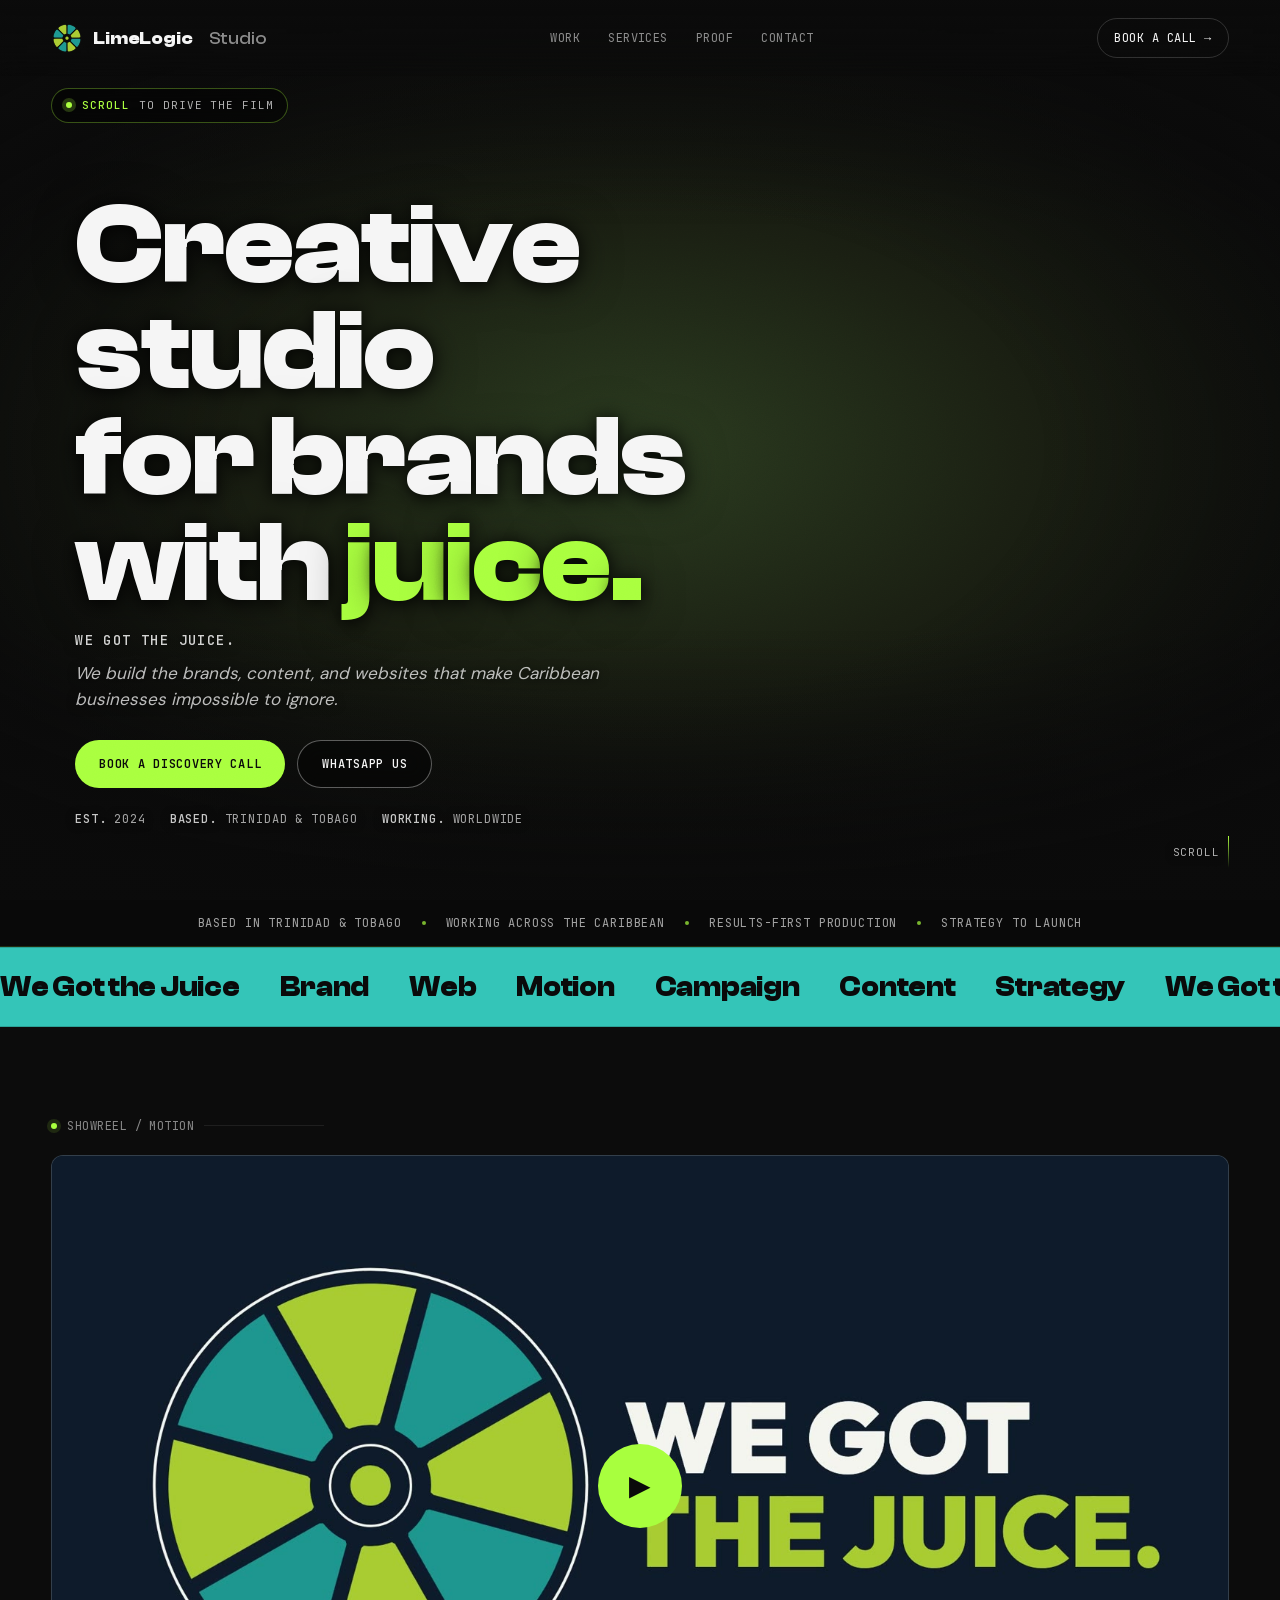
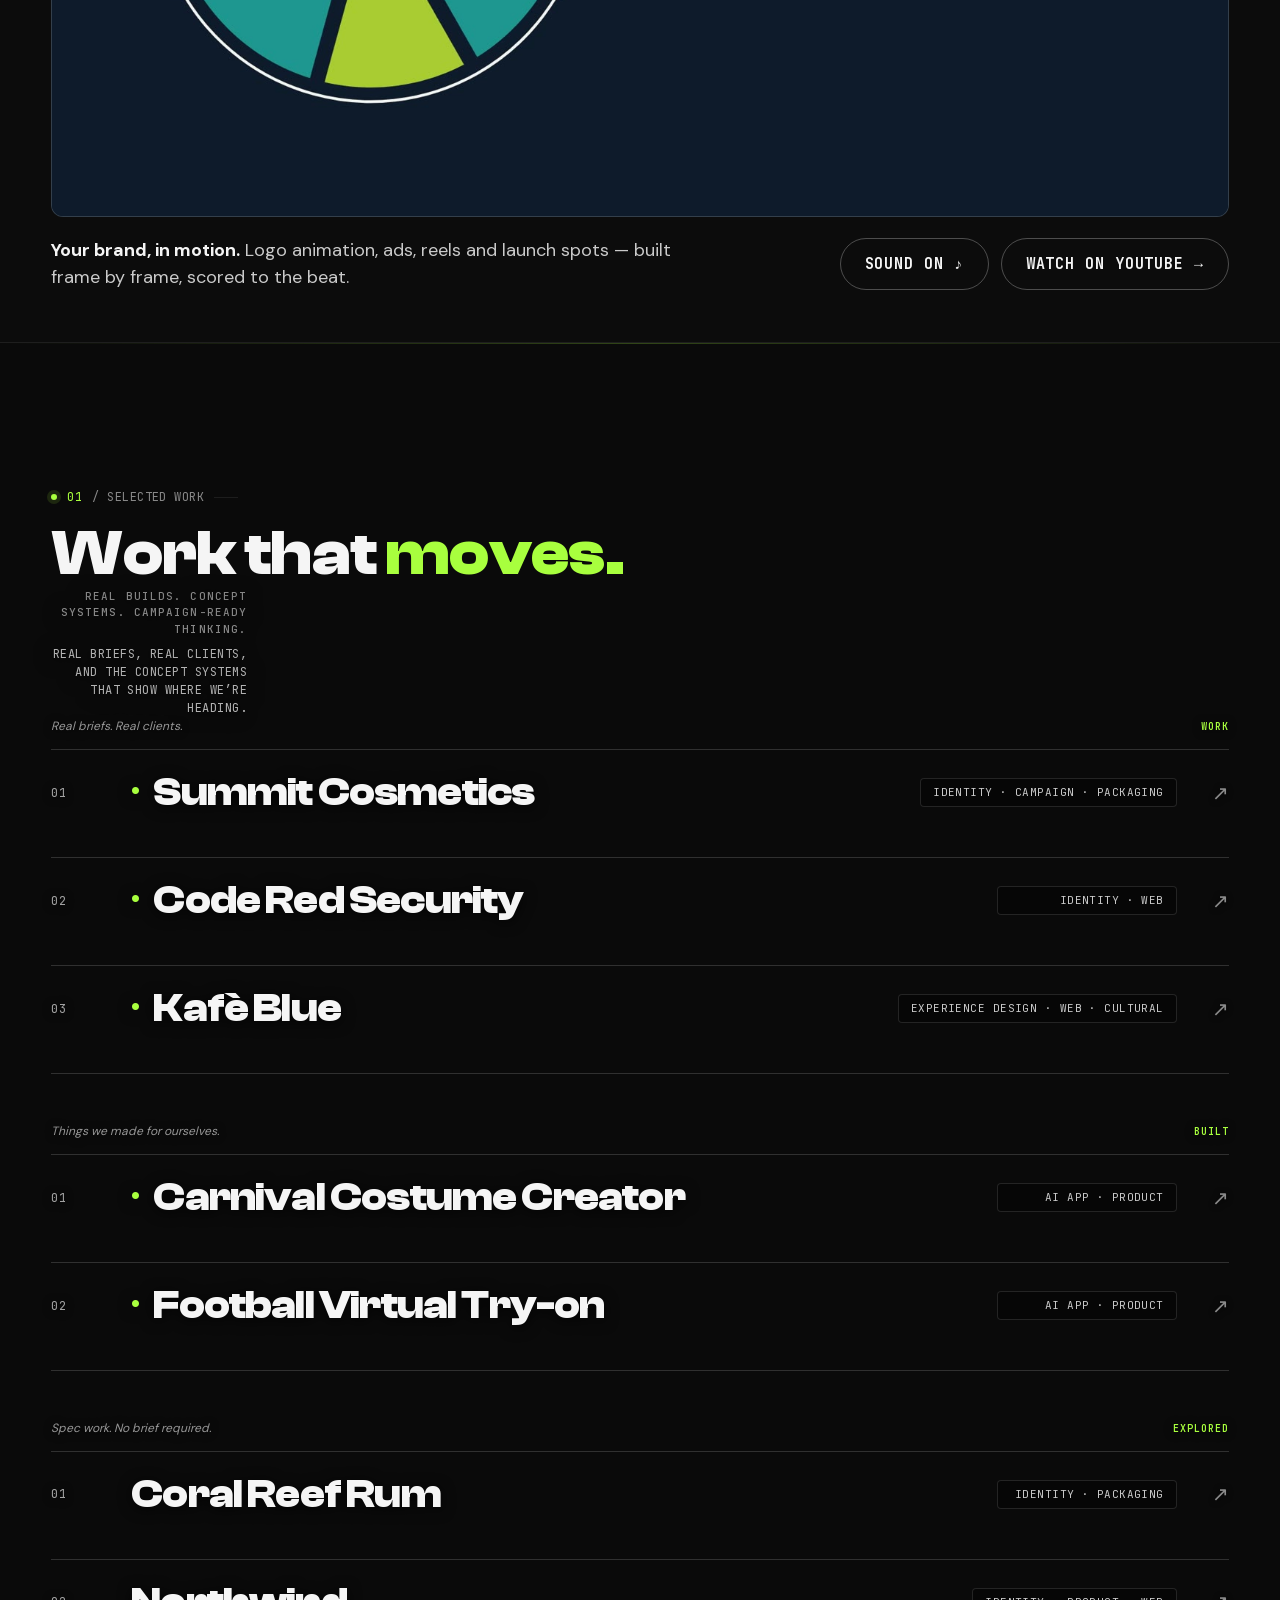
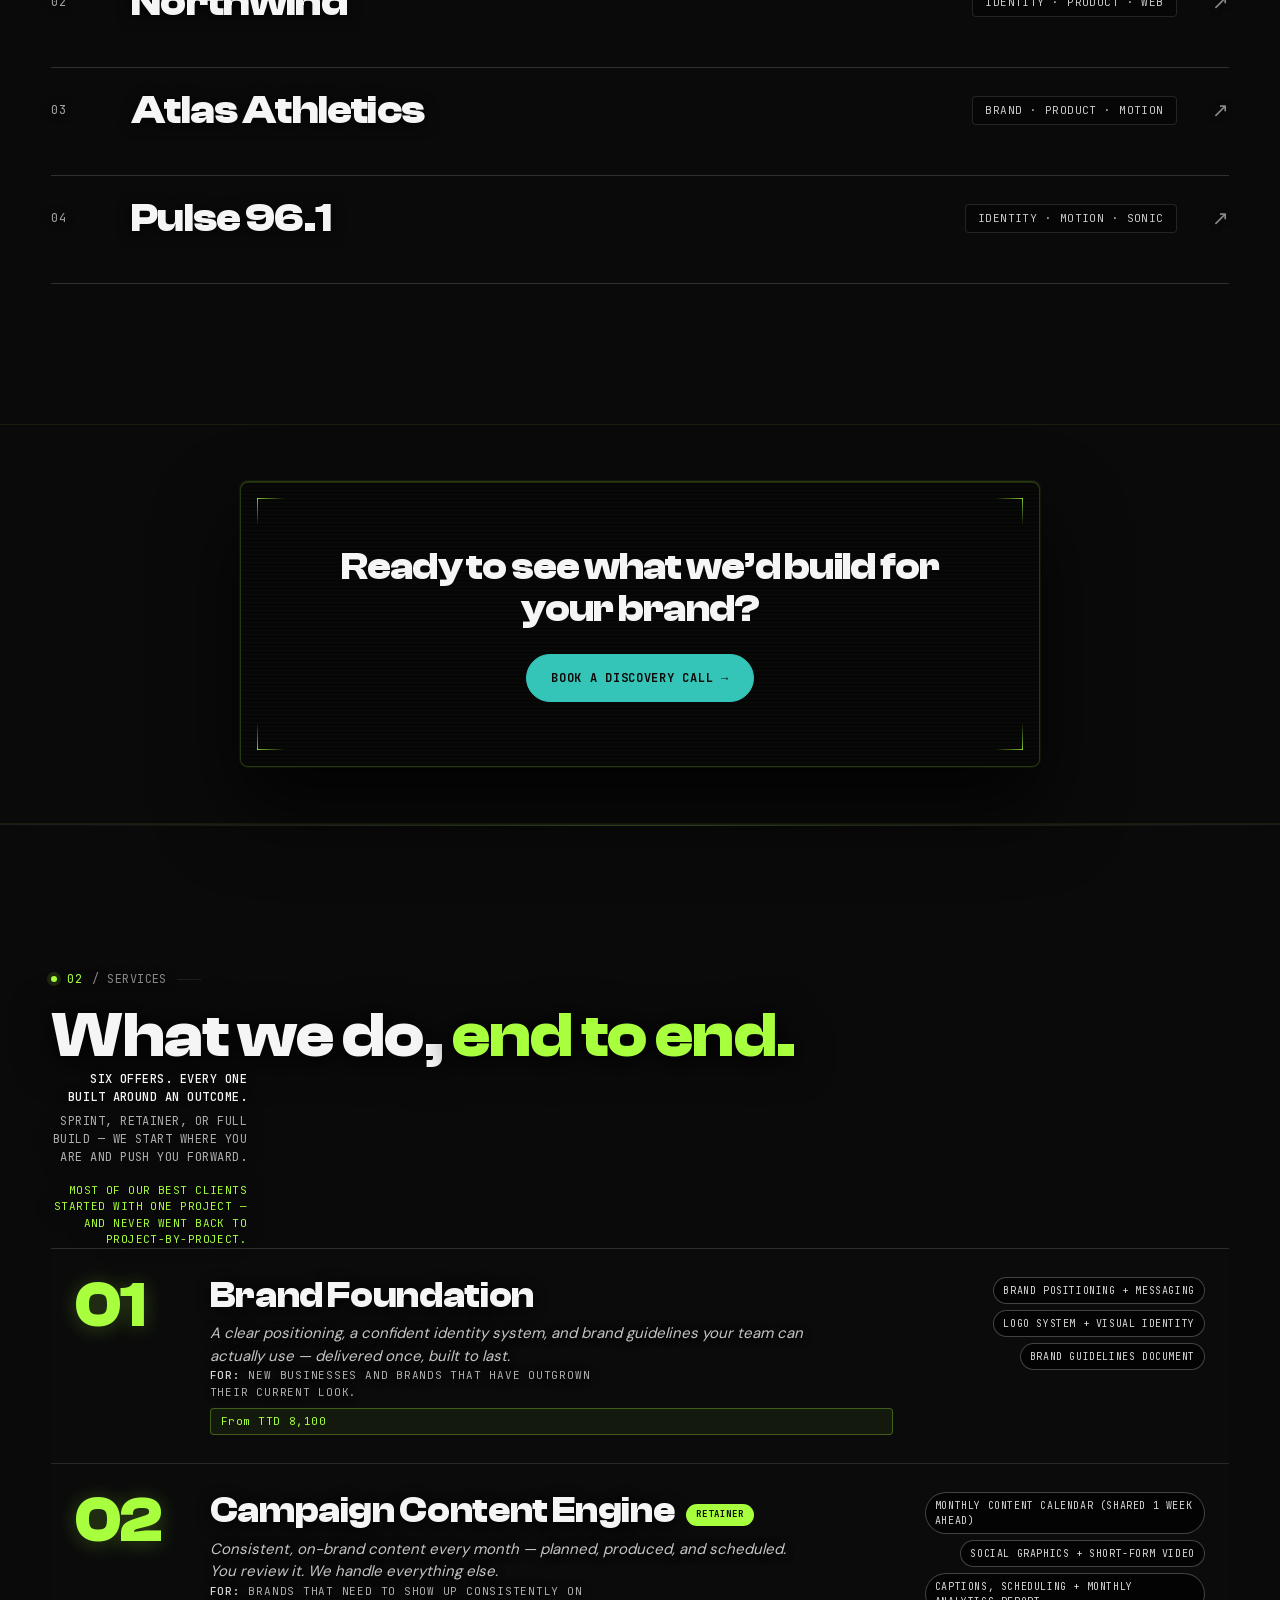
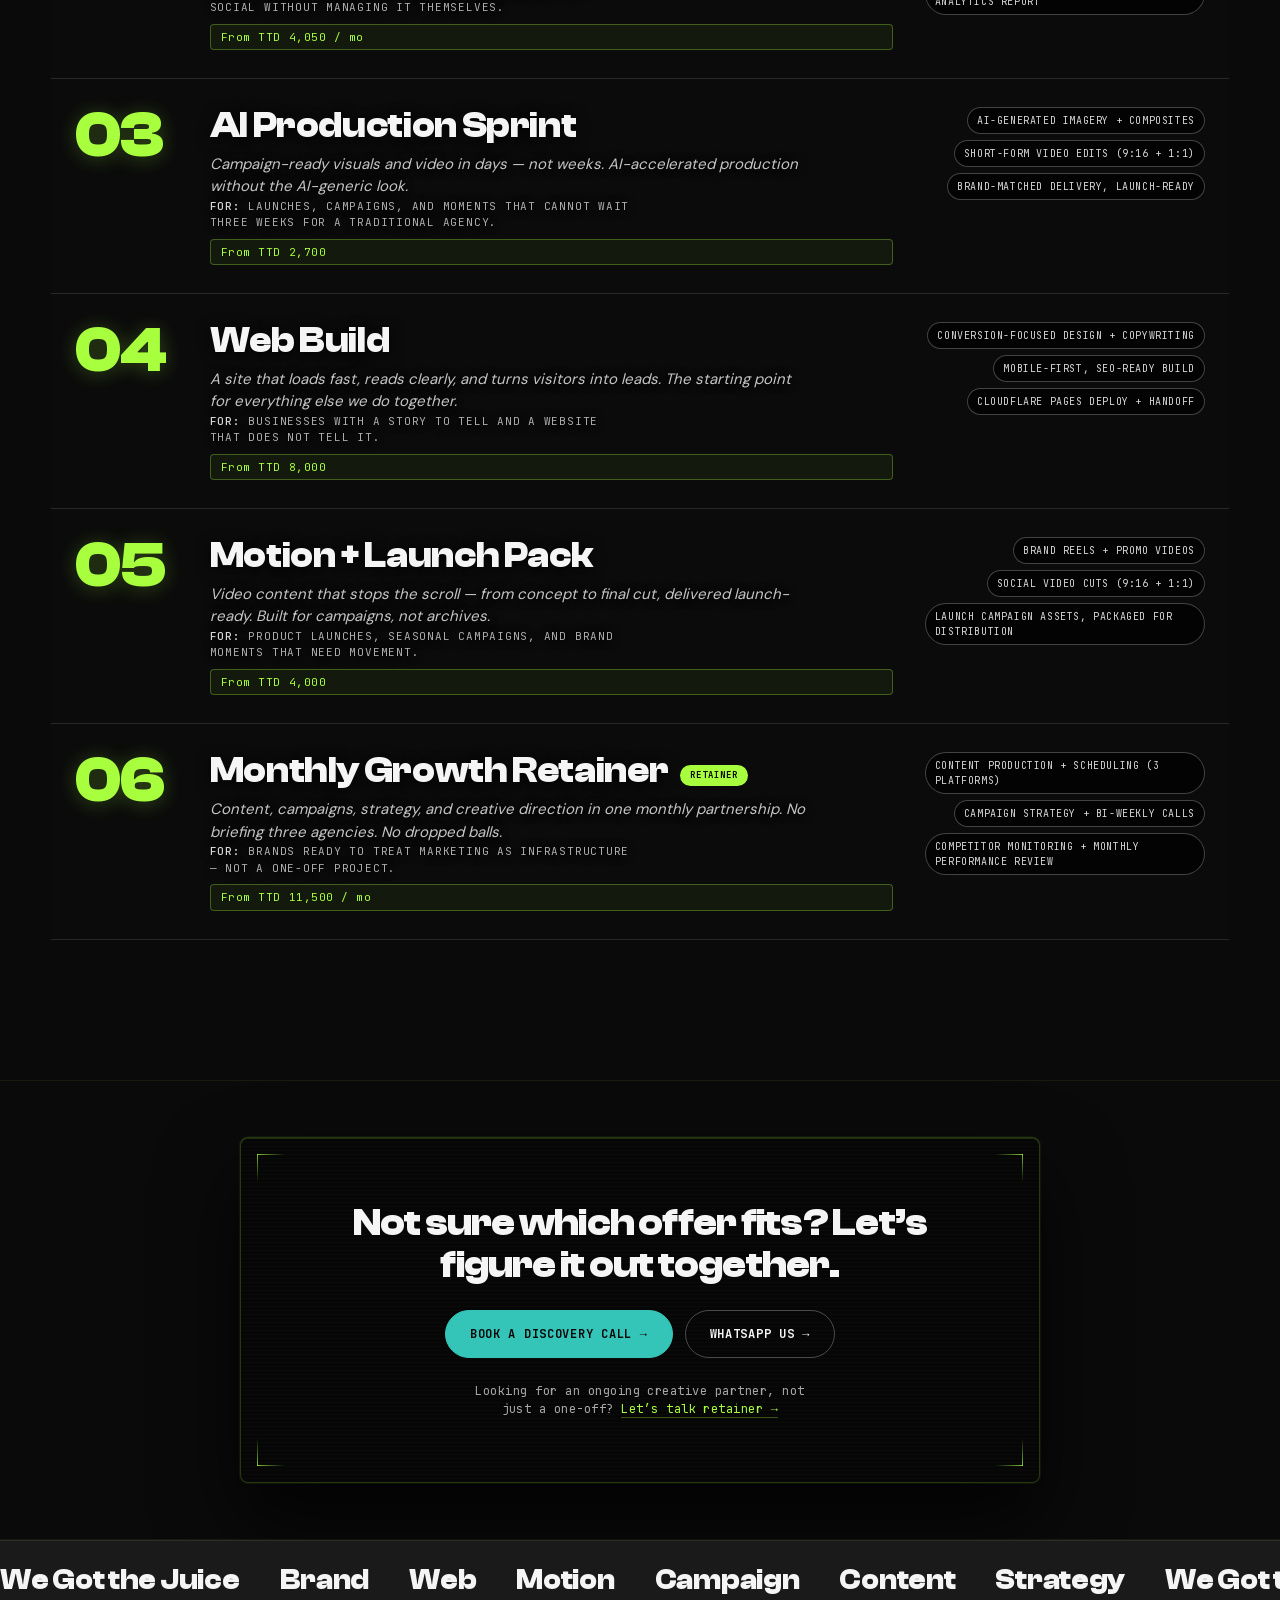
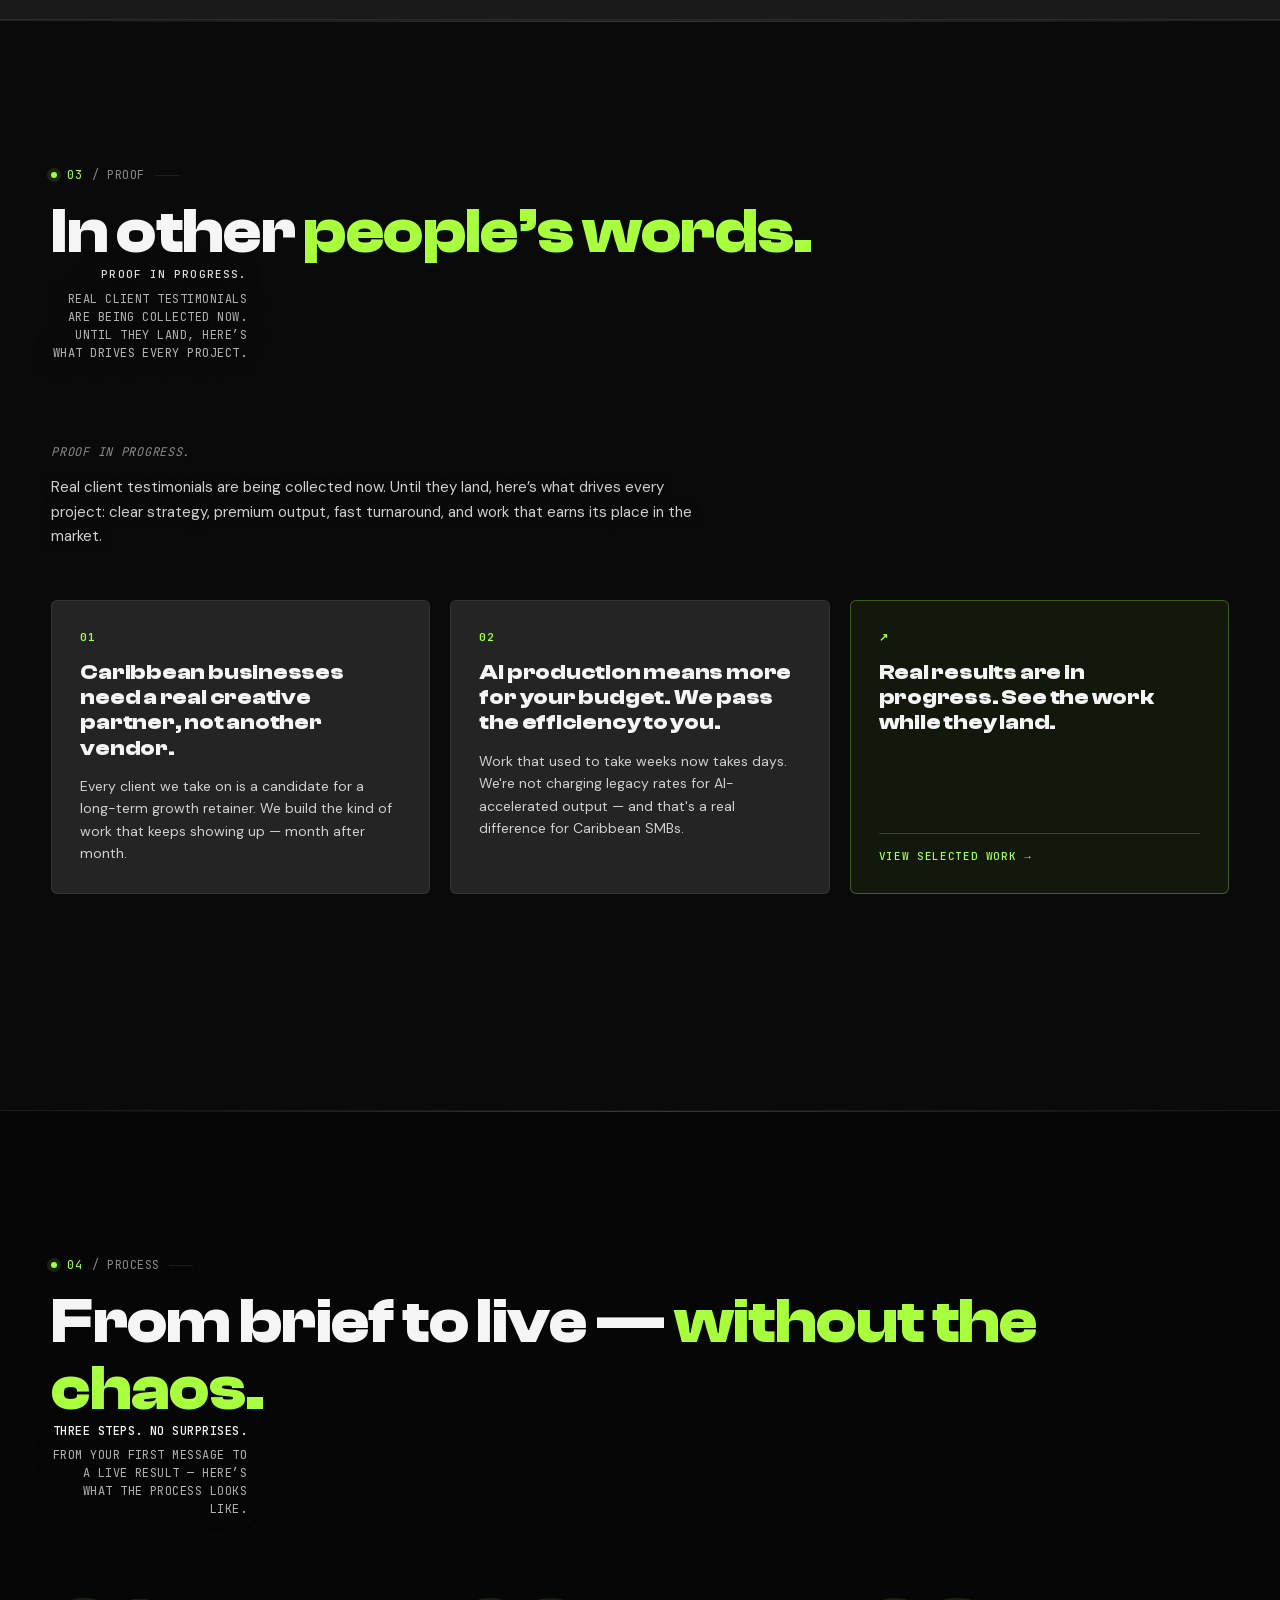
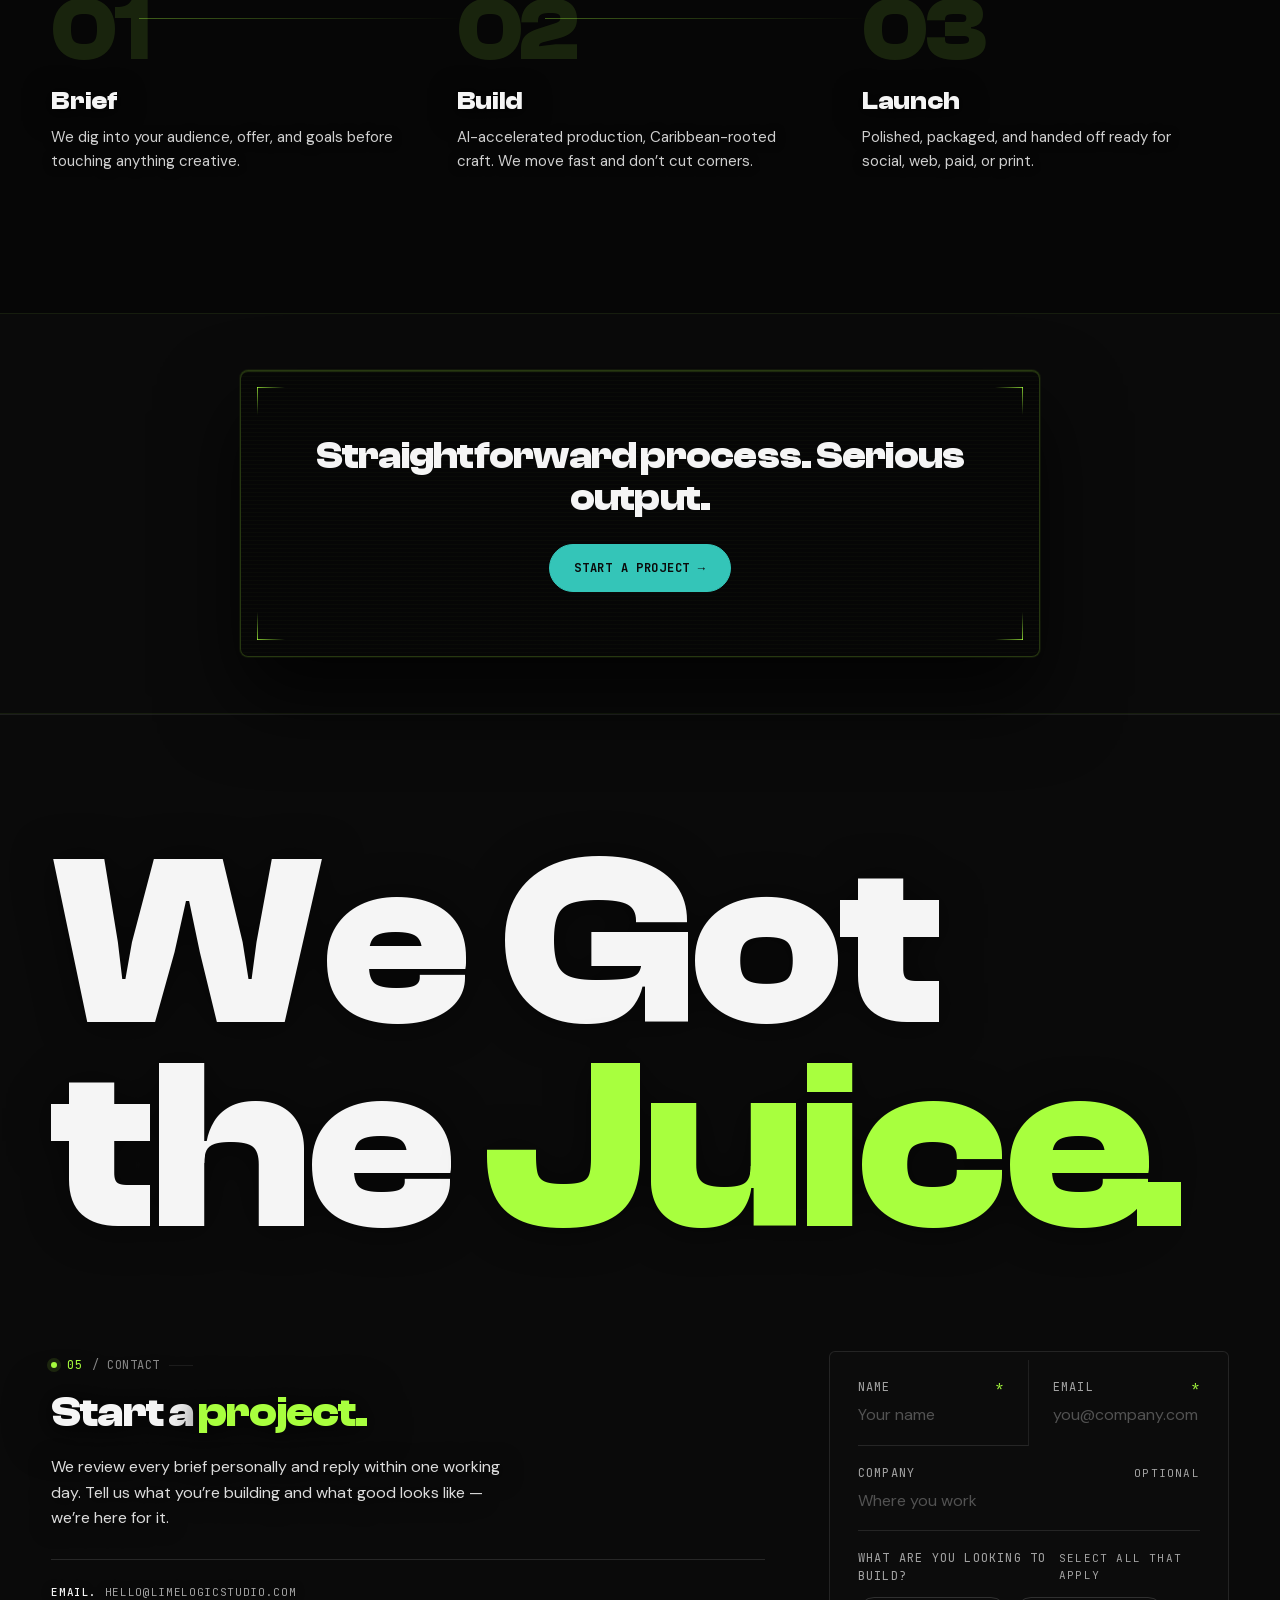
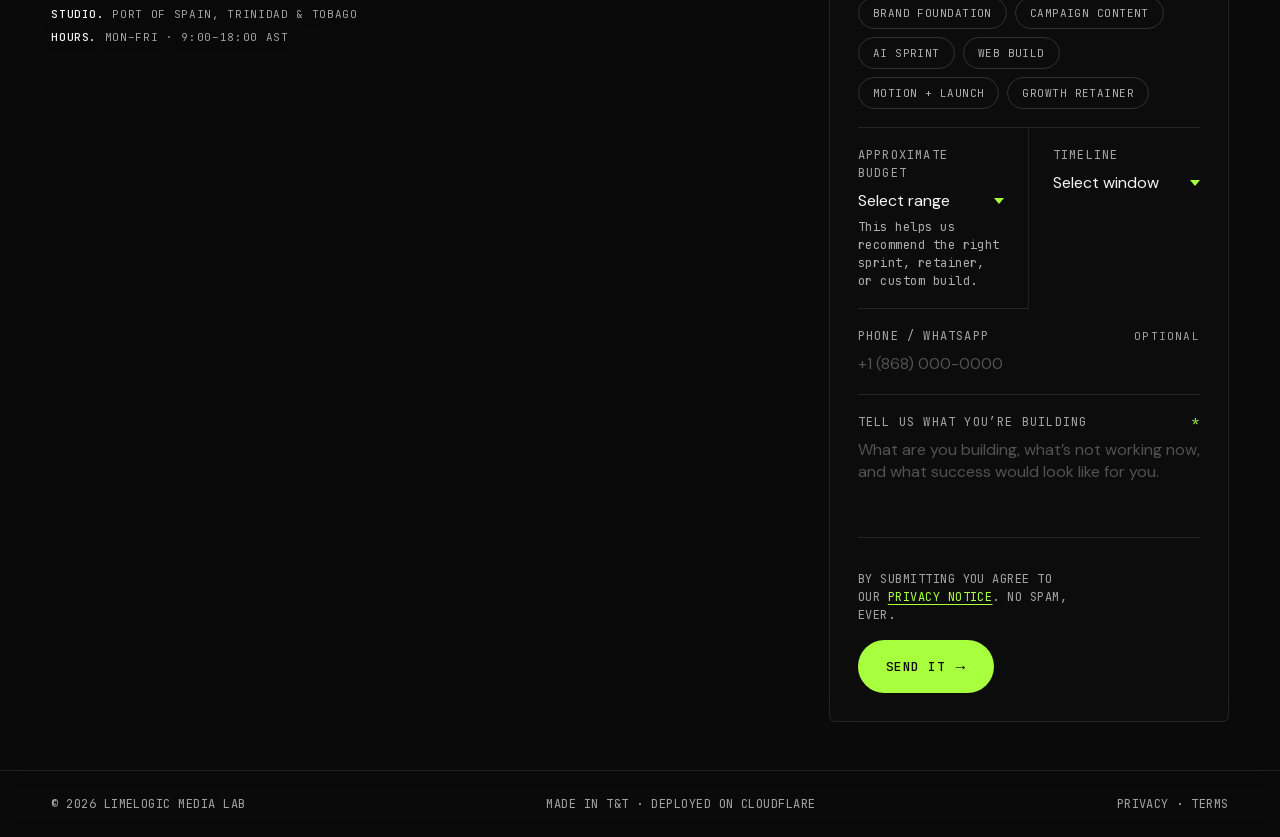
==== commit 990753f7: "Showreel: link to the YouTube upload Co-Authored-By: Claude Opus 5.5 <noreply@anthropic.com> Claude-" ====
--- a/index.html
+++ b/index.html
@@ -162,7 +162,10 @@
       </div>
       <div class="reel-caption">
         <p><b>Your brand, in motion.</b> Logo animation, ads, reels and launch spots &#8212; built frame by frame, scored to the beat.</p>
-        <button class="btn btn-ghost reel-sound" id="reelSound" type="button" aria-pressed="false">Sound on &#9834;</button>
+        <div class="reel-actions">
+          <button class="btn btn-ghost reel-sound" id="reelSound" type="button" aria-pressed="false">Sound on &#9834;</button>
+          <a class="btn btn-ghost reel-sound" href="https://youtu.be/OXy6sA-I9lQ" target="_blank" rel="noopener">Watch on YouTube &#8594;</a>
+        </div>
       </div>
     </div>
   </section>
--- a/css/style.css
+++ b/css/style.css
@@ -1179,5 +1179,6 @@
   margin-top:20px;flex-wrap:wrap}
 .reel-caption p{margin:0;font-size:18px;line-height:1.5;color:rgba(245,245,245,0.82);max-width:640px}
 .reel-caption b{color:var(--text)}
+.reel-actions{display:flex;gap:12px;flex-wrap:wrap}
 .reel-sound{font-size:15px}
 .reel-sound[aria-pressed="true"]{border-color:var(--lime);color:var(--lime)}
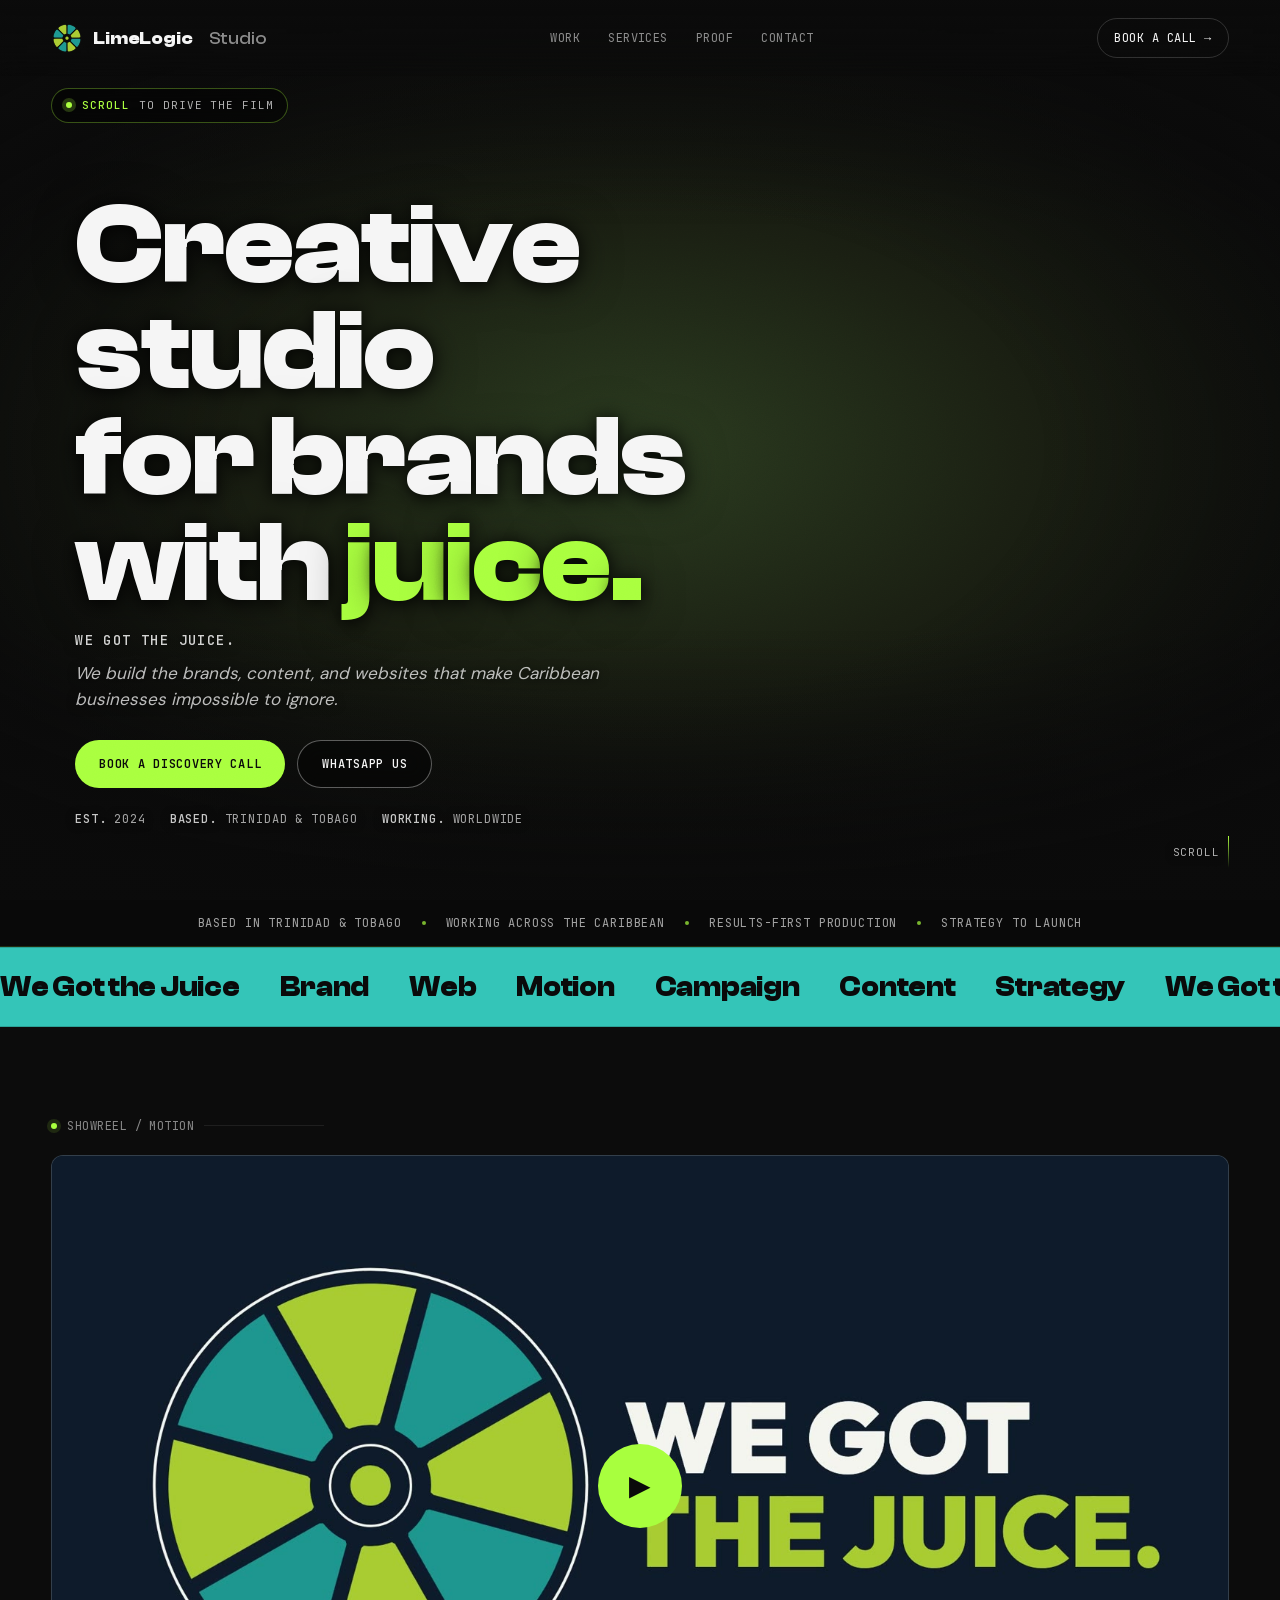
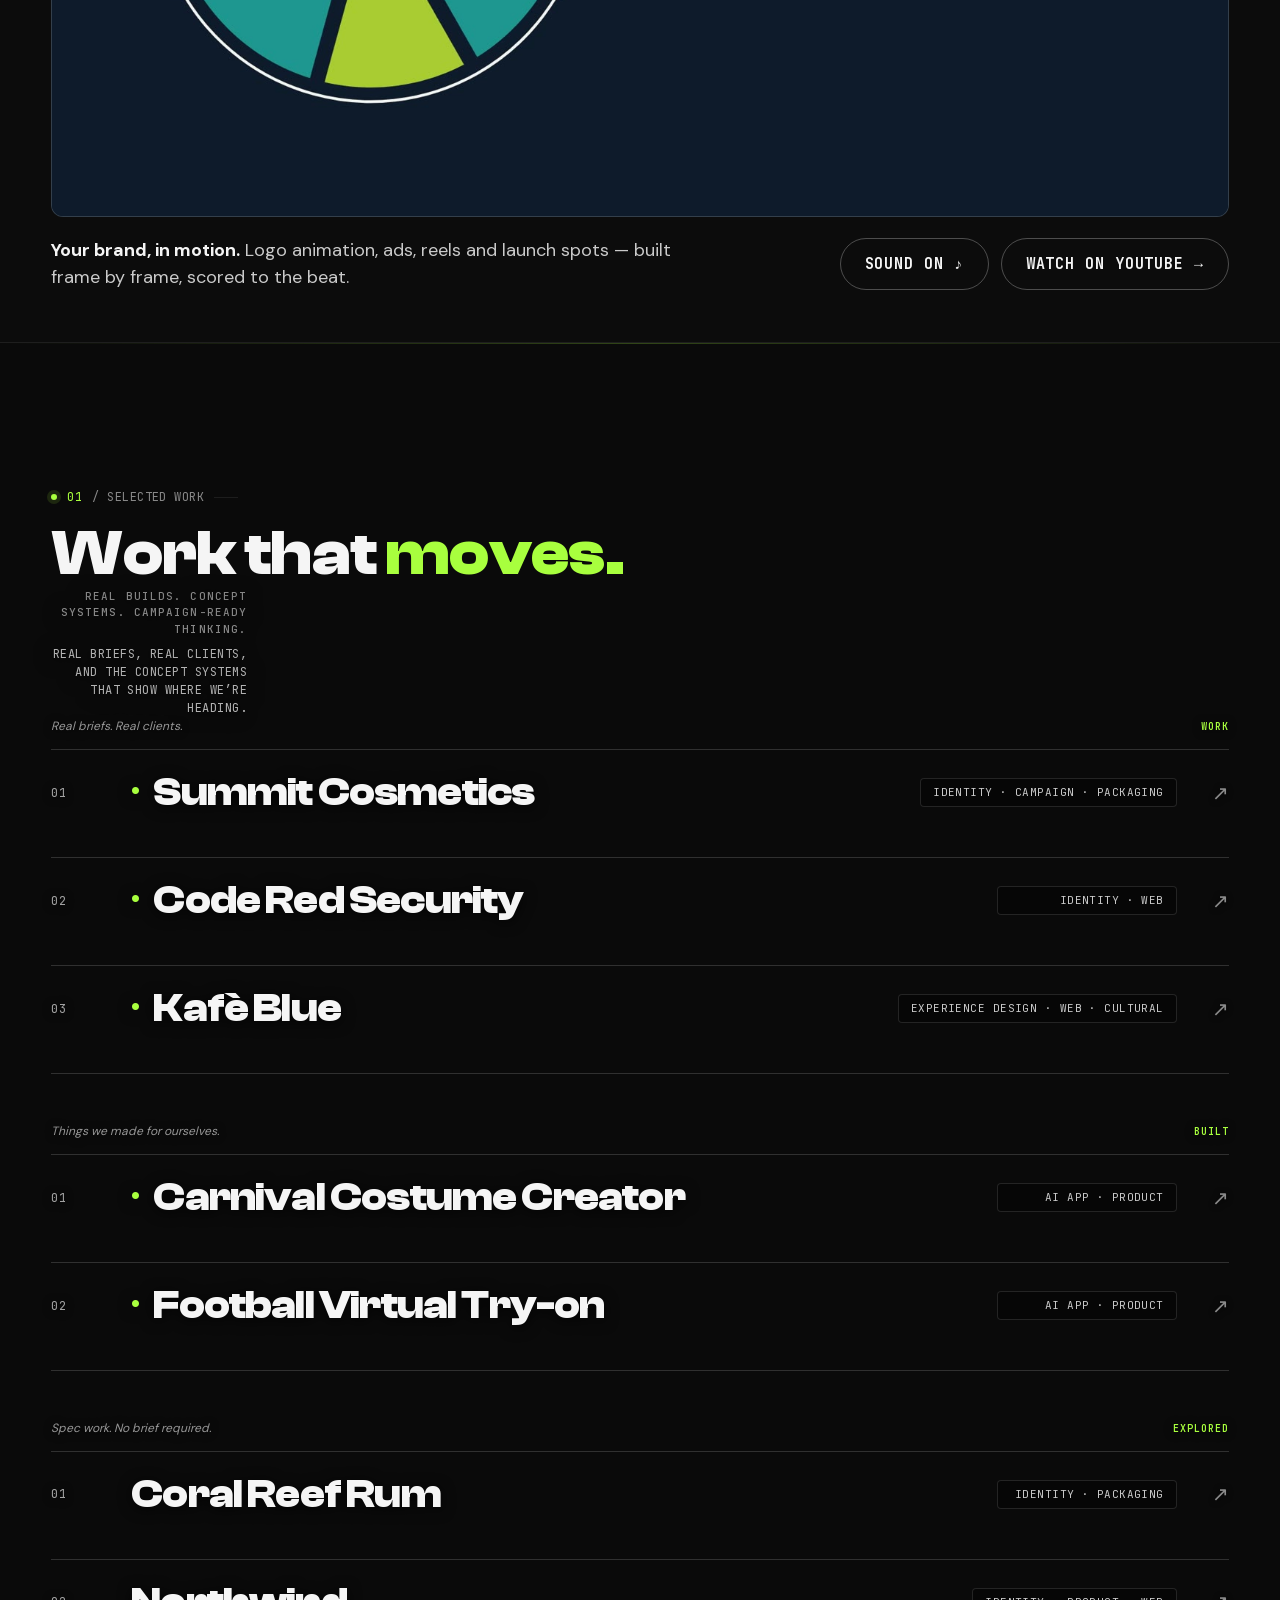
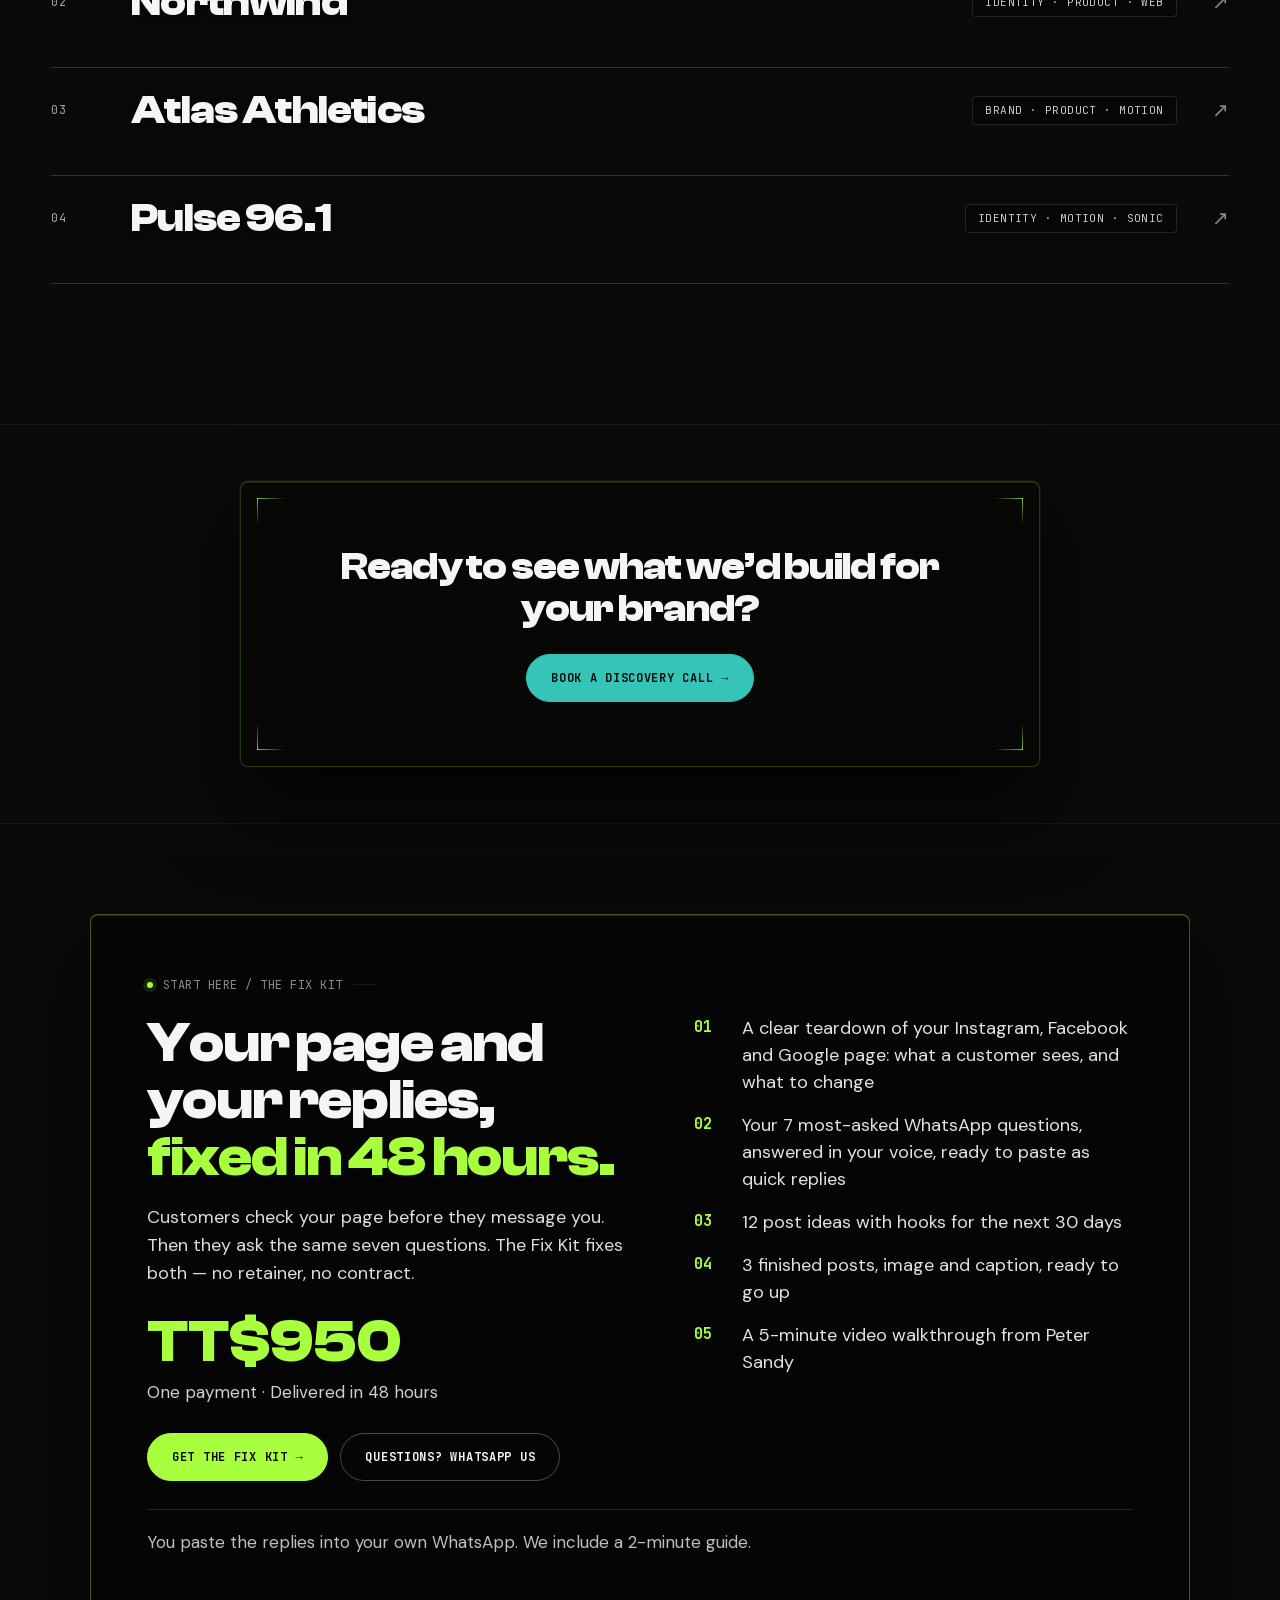
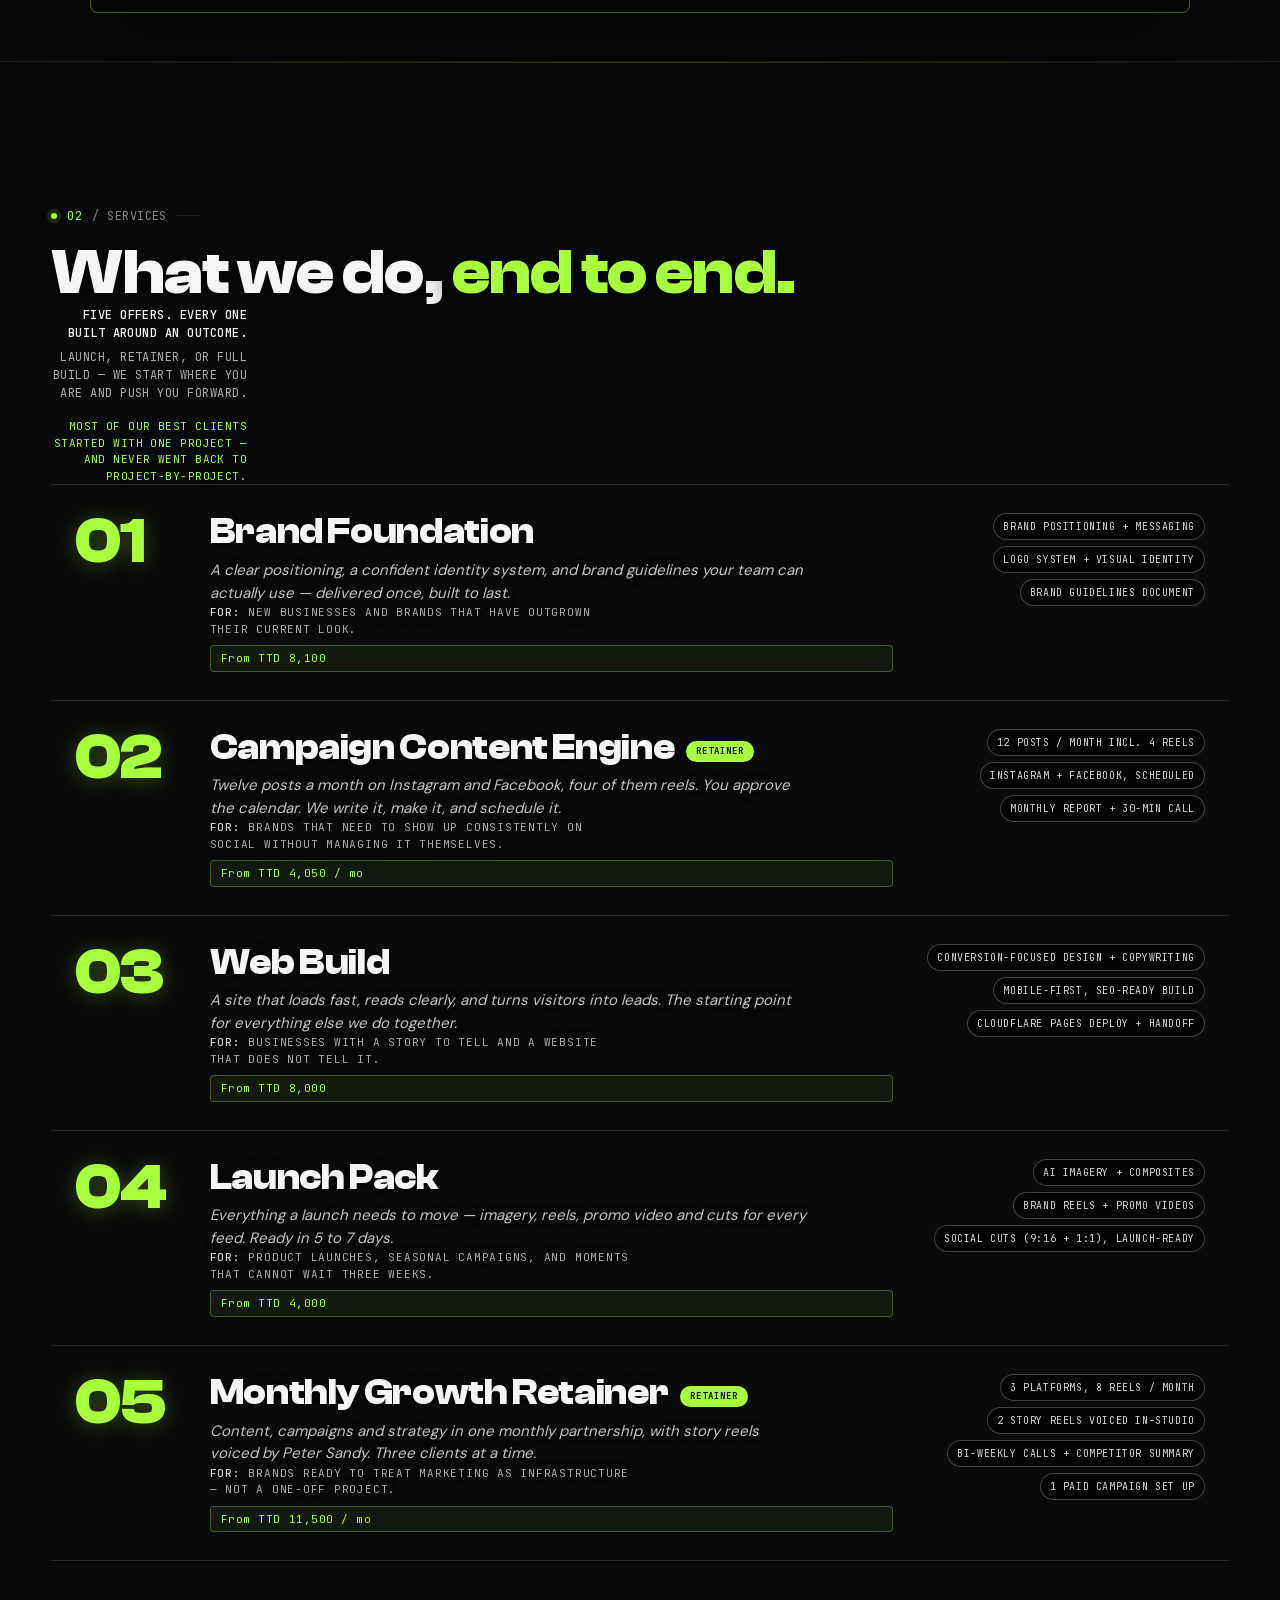
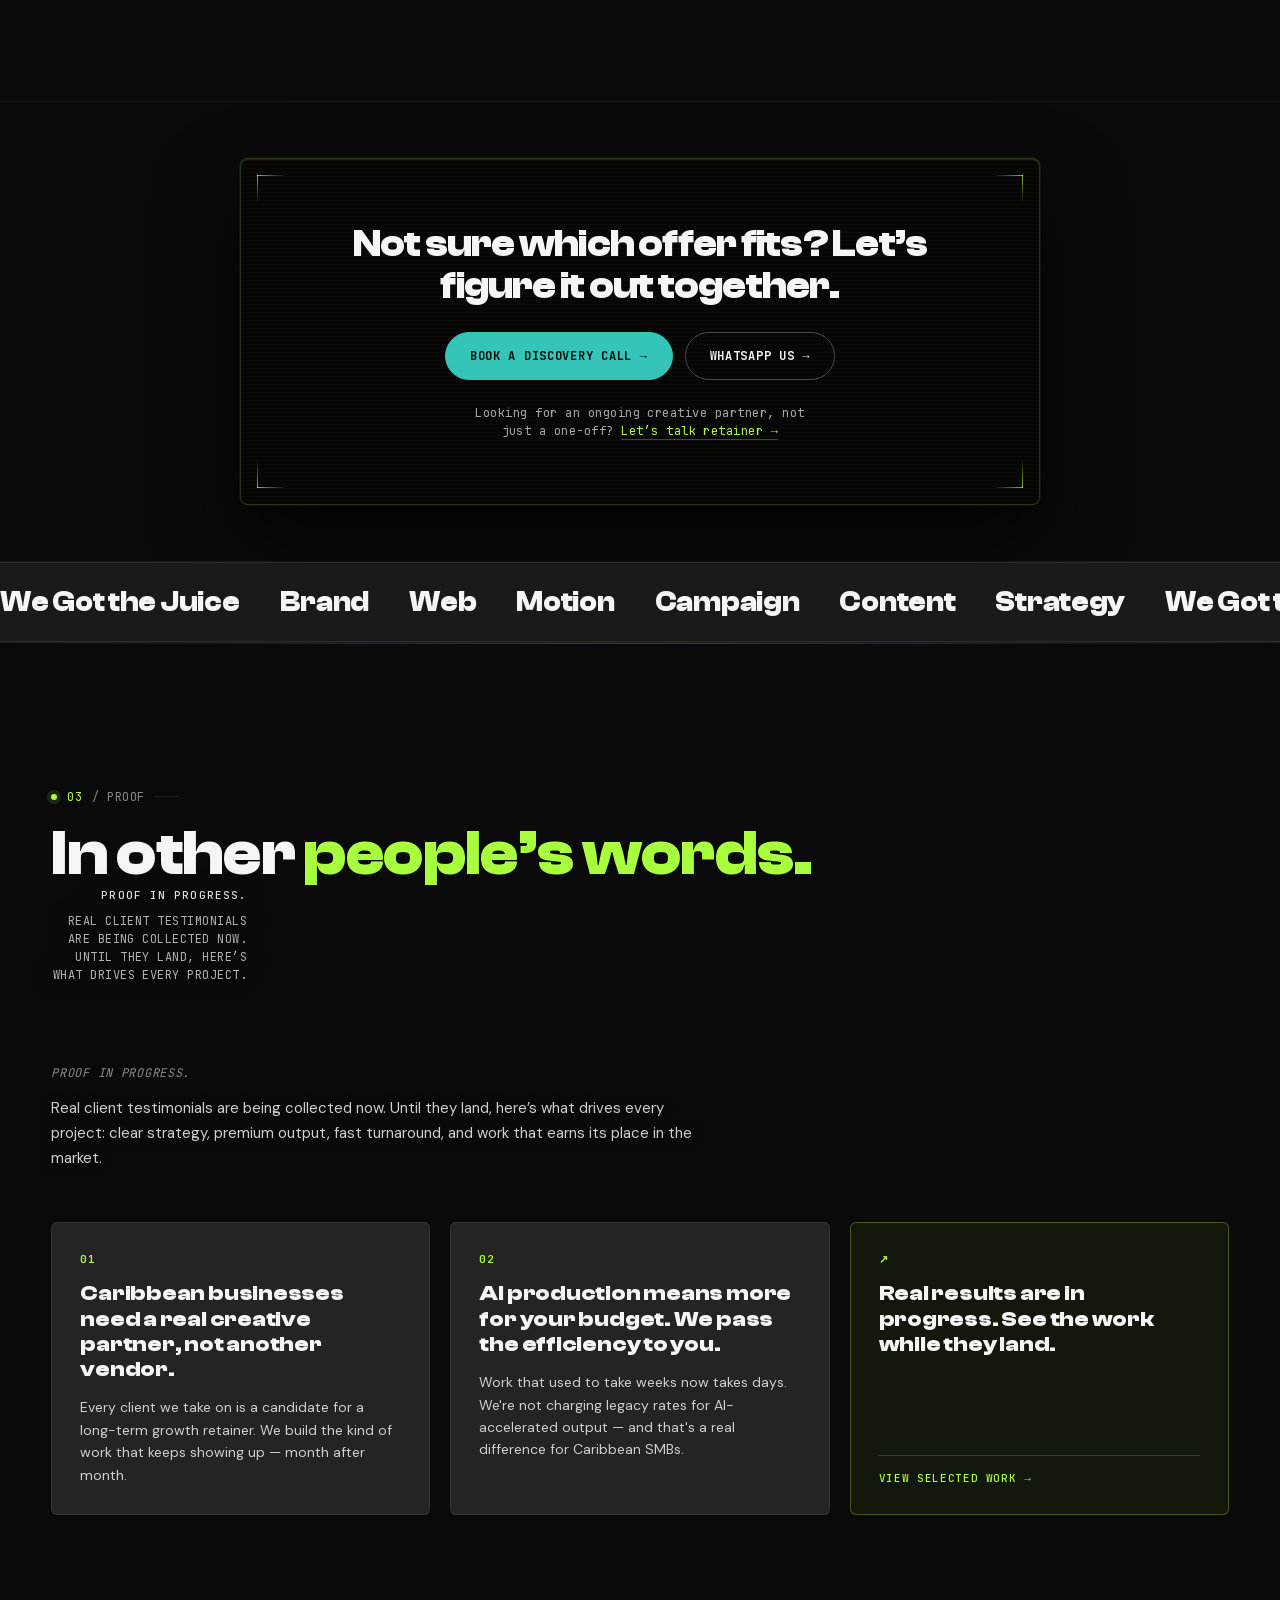
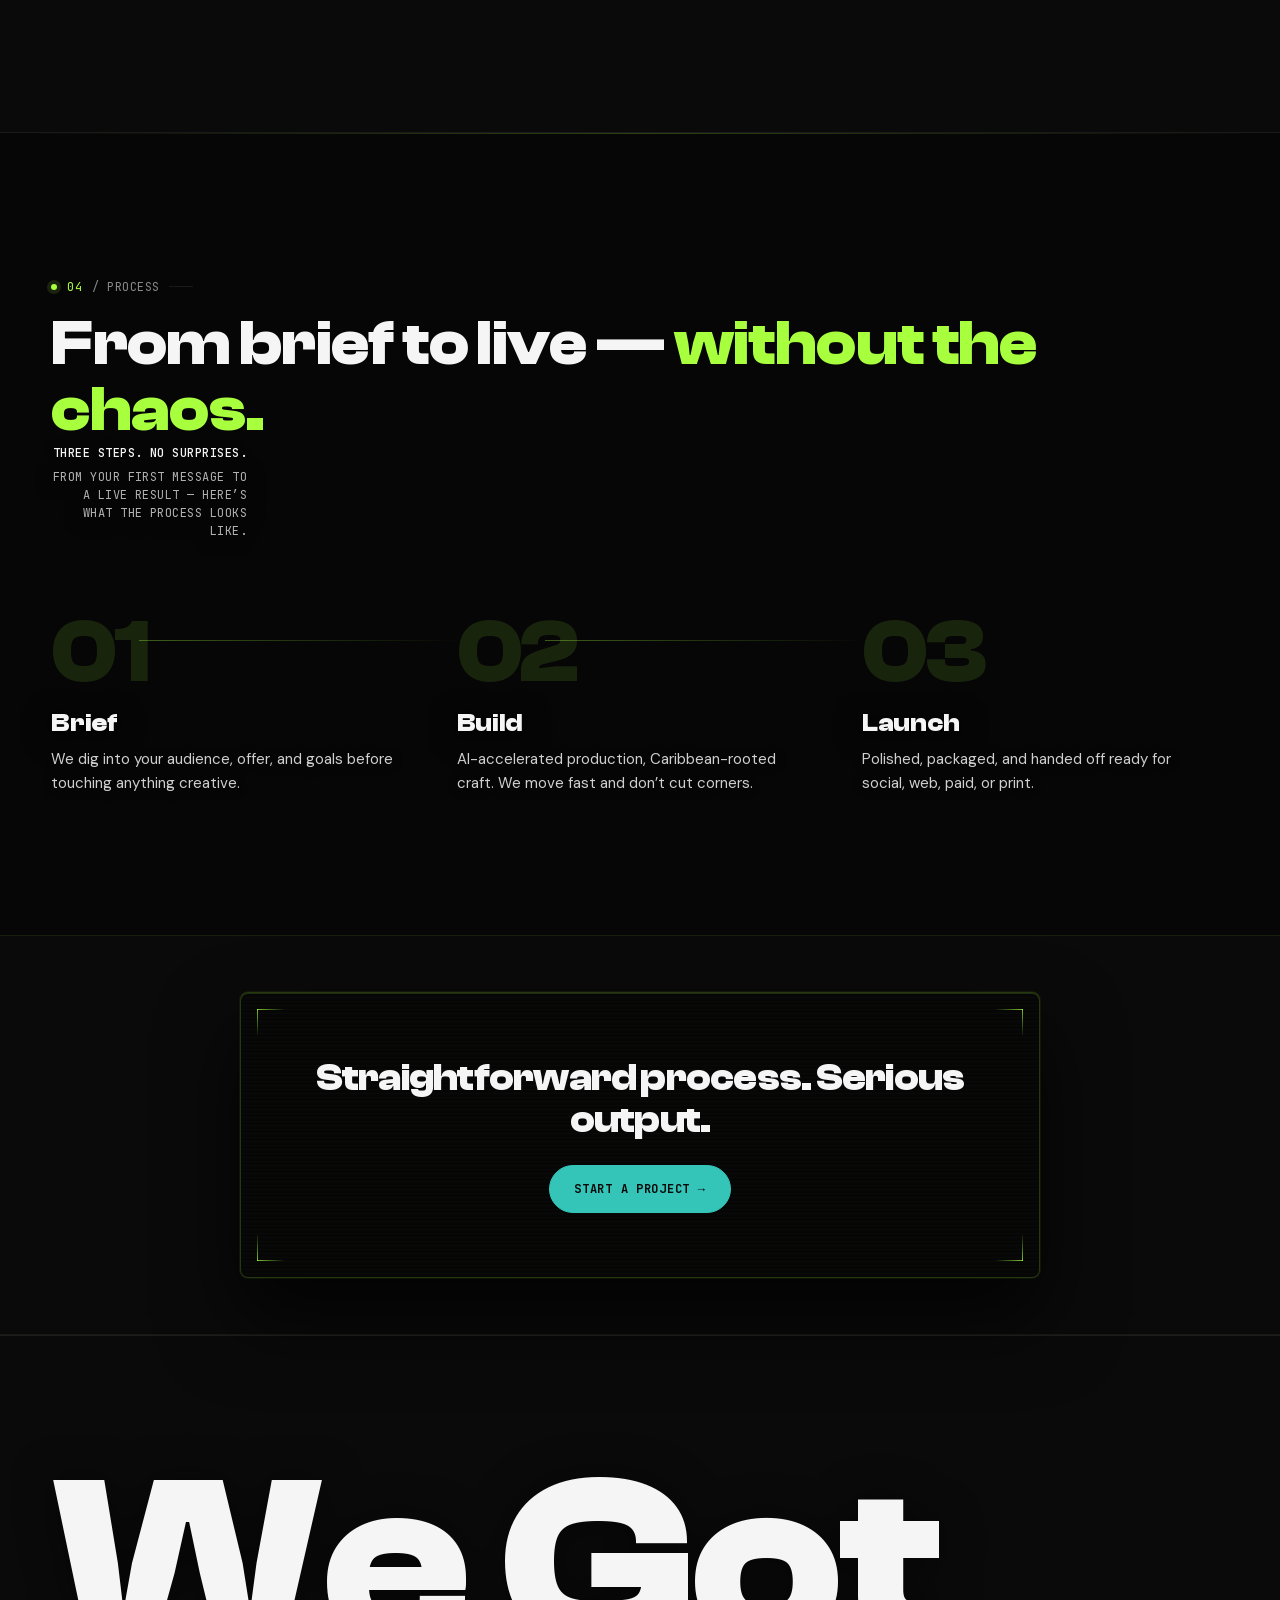
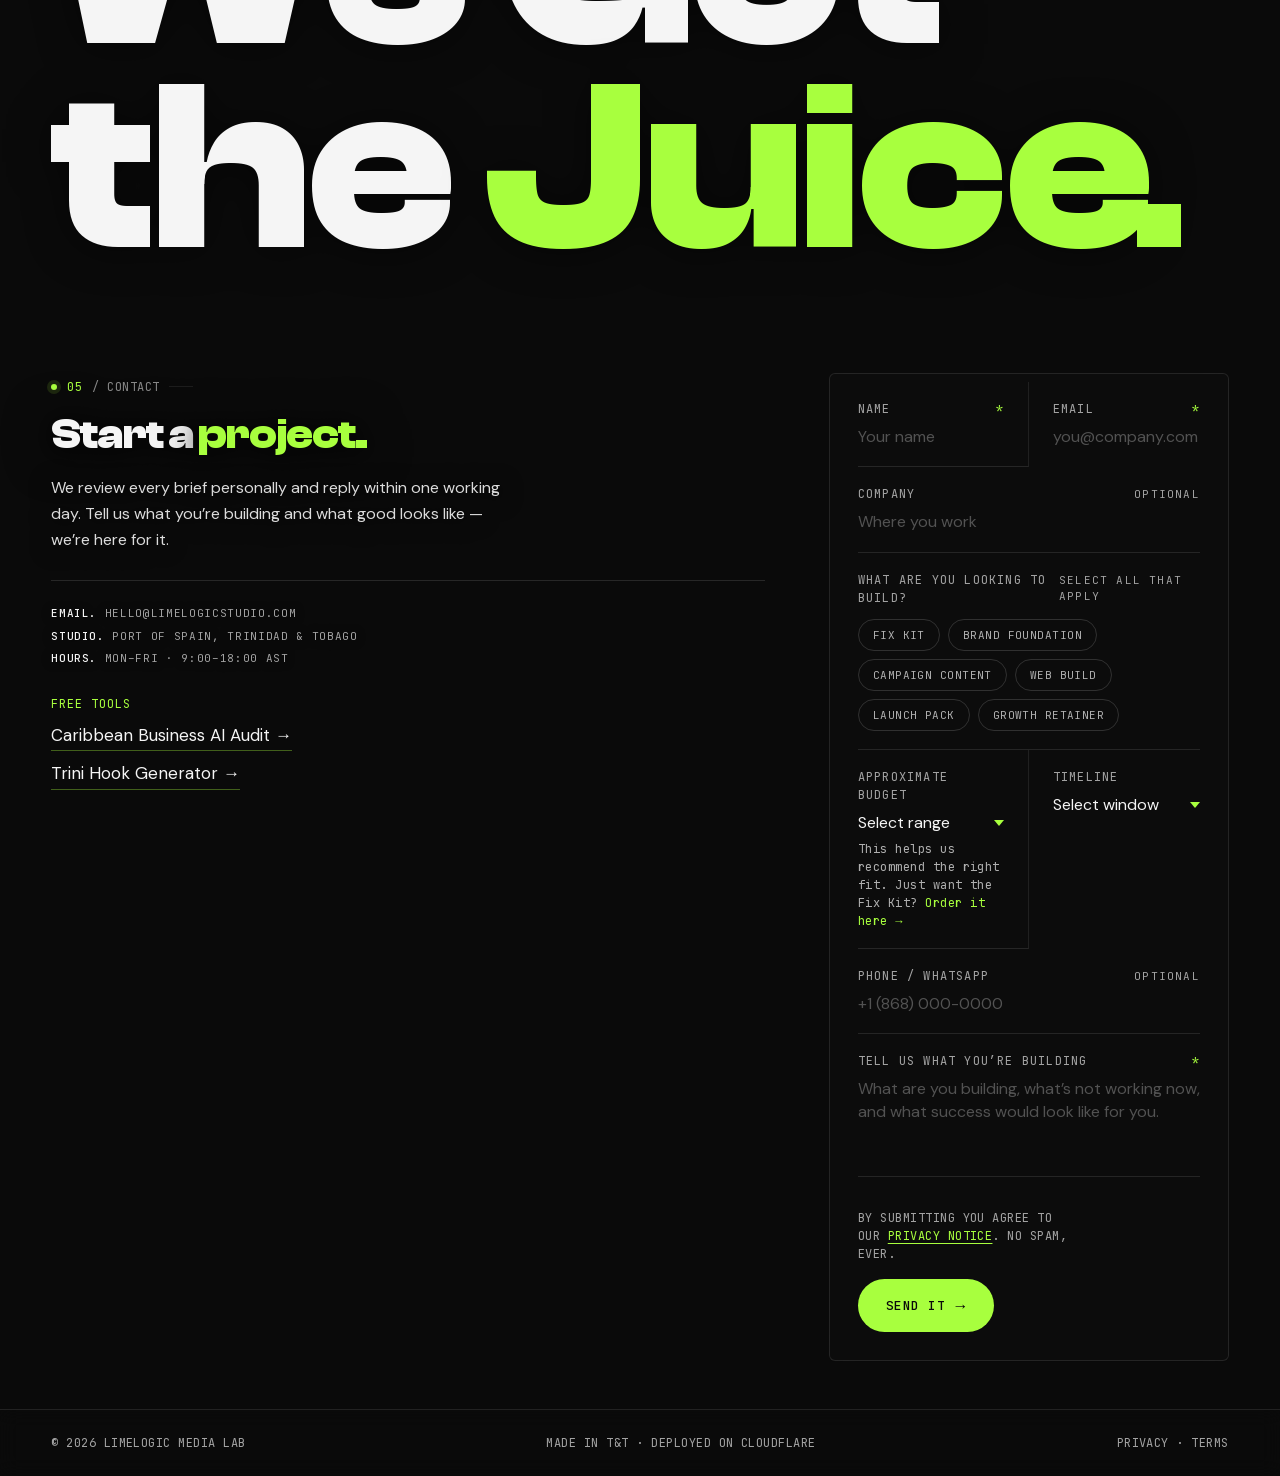
==== commit f818eba7: "Offer reset: Fix Kit "Start here" card, services 6 to 5, form + footer - Fix Kit card above Services" ====
--- a/index.html
+++ b/index.html
@@ -204,6 +204,39 @@
     </div>
   </div>
 
+  <!-- FIX_KIT — entry offer (approved 2026-10-28). Copy mirrors start.limelogicstudio.com/fix -->
+  <section class="fixkit" id="fix-kit" aria-labelledby="fixkit-title">
+    <div class="fixkit-card reveal">
+      <div class="eyebrow">
+        <span class="dot"></span>
+        <span>START HERE / THE FIX KIT</span>
+        <span class="rule"></span>
+      </div>
+      <div class="fixkit-grid">
+        <div class="fixkit-pitch">
+          <h2 class="fixkit-title" id="fixkit-title">Your page and your replies, <span>fixed in 48 hours.</span></h2>
+          <p class="fixkit-lede">Customers check your page before they message you. Then they ask the same seven questions. The Fix Kit fixes both &#8212; no retainer, no contract.</p>
+          <div class="fixkit-price">
+            <span class="fixkit-amount">TT$950</span>
+            <span class="fixkit-terms">One payment &#183; Delivered in 48 hours</span>
+          </div>
+          <div class="fixkit-ctas">
+            <a class="btn btn-lime" href="https://start.limelogicstudio.com/fix" target="_blank" rel="noopener">Get the Fix Kit &#8594;</a>
+            <a class="btn btn-ghost" href="https://wa.me/18687053555" target="_blank" rel="noopener">Questions? WhatsApp us</a>
+          </div>
+        </div>
+        <ol class="fixkit-list">
+          <li>A clear teardown of your Instagram, Facebook and Google page: what a customer sees, and what to change</li>
+          <li>Your 7 most-asked WhatsApp questions, answered in your voice, ready to paste as quick replies</li>
+          <li>12 post ideas with hooks for the next 30 days</li>
+          <li>3 finished posts, image and caption, ready to go up</li>
+          <li>A 5-minute video walkthrough from Peter Sandy</li>
+        </ol>
+      </div>
+      <p class="fixkit-note">You paste the replies into your own WhatsApp. We include a 2-minute guide.</p>
+    </div>
+  </section>
+
   <section class="s s-services transparent" id="services">
     <div class="edge-bracket l"></div>
     <div class="wrap">
@@ -218,8 +251,8 @@
           <h2 class="h-section">What we do, <span style="color:var(--lime)">end to end.</span></h2>
         </div>
         <div class="right">
-          <div><b>Six offers. Every one built around an outcome.</b></div>
-          <div style="margin-top:6px">Sprint, retainer, or full build &#8212; we start where you are and push you forward.</div>
+          <div><b>Five offers. Every one built around an outcome.</b></div>
+          <div style="margin-top:6px">Launch, retainer, or full build &#8212; we start where you are and push you forward.</div>
           <div style="margin-top:16px;font-family:var(--f-mono);font-size:11px;color:var(--lime);letter-spacing:.04em">Most of our best clients started with one project &#8212; and never went back to project-by-project.</div>
         </div>
       </div>
@@ -336,6 +369,11 @@
           <div><b>Studio.</b> Port of Spain, Trinidad &amp; Tobago</div>
           <div><b>Hours.</b> Mon&#8211;Fri &#183; 9:00&#8211;18:00 AST</div>
         </div>
+        <div class="free-tools">
+          <span class="free-tools-label">Free tools</span>
+          <a href="https://limelogic-ai-audit.pages.dev" target="_blank" rel="noopener">Caribbean Business AI Audit &#8594;</a>
+          <a href="https://limelogic-hook-generator.pages.dev" target="_blank" rel="noopener">Trini Hook Generator &#8594;</a>
+        </div>
       </div>
 
       <!-- FORM_ACTION_URL — swap Formspree endpoint for n8n webhook URL when ready -->
@@ -357,11 +395,11 @@
         <div class="cf-row">
           <label id="cf-services-label">What are you looking to build? <span class="hint">Select all that apply</span></label>
           <div class="cf-chips" role="group" aria-labelledby="cf-services-label">
+            <button type="button" class="cf-chip" data-value="Fix Kit">Fix Kit</button>
             <button type="button" class="cf-chip" data-value="Brand Foundation">Brand Foundation</button>
             <button type="button" class="cf-chip" data-value="Campaign Content">Campaign Content</button>
-            <button type="button" class="cf-chip" data-value="AI Production Sprint">AI Sprint</button>
             <button type="button" class="cf-chip" data-value="Web Build">Web Build</button>
-            <button type="button" class="cf-chip" data-value="Motion + Launch">Motion + Launch</button>
+            <button type="button" class="cf-chip" data-value="Launch Pack">Launch Pack</button>
             <button type="button" class="cf-chip" data-value="Growth Retainer">Growth Retainer</button>
           </div>
           <input type="hidden" name="services" id="servicesHidden" />
@@ -371,13 +409,14 @@
             <label for="cf-budget">Approximate budget</label>
             <select id="cf-budget" name="budget" aria-describedby="budgetHint">
               <option value="">Select range</option>
-              <option>One-off sprint &#8212; Under TT$12,000</option>
+              <option>Fix Kit &#8212; TT$950</option>
+              <option>One-off project &#8212; TT$4,000 &#8211; TT$12,000</option>
               <option>Web or brand build &#8212; TT$12,000 &#8211; TT$30,000</option>
               <option>Content retainer &#8212; TT$4,050+ / month</option>
               <option>Growth retainer &#8212; TT$11,500+ / month</option>
               <option>Not sure yet &#8212; let&#8217;s talk</option>
             </select>
-            <span id="budgetHint" style="font-family:var(--f-mono);font-size:12px;color:rgba(245,245,245,0.7);margin-top:6px;display:block;letter-spacing:.04em">This helps us recommend the right sprint, retainer, or custom build.</span>
+            <span id="budgetHint" style="font-family:var(--f-mono);font-size:12px;color:rgba(245,245,245,0.7);margin-top:6px;display:block;letter-spacing:.04em">This helps us recommend the right fit. Just want the Fix Kit? <a href="https://start.limelogicstudio.com/fix" target="_blank" rel="noopener" style="color:var(--lime)">Order it here &#8594;</a></span>
           </div>
           <div class="cf-row">
             <label for="cf-timeline">Timeline</label>
--- a/css/style.css
+++ b/css/style.css
@@ -1182,3 +1182,55 @@
 .reel-actions{display:flex;gap:12px;flex-wrap:wrap}
 .reel-sound{font-size:15px}
 .reel-sound[aria-pressed="true"]{border-color:var(--lime);color:var(--lime)}
+
+/* ─────────────────────────────────────────────────────────────
+   FIX KIT — "Start here" entry offer above Services (2026-10-29)
+   Glass card in the cta-inner family; body text ≥17px for legibility
+   over the scroll video.
+   ───────────────────────────────────────────────────────────── */
+.fixkit{padding:clamp(48px,7vw,96px) var(--pad-x) clamp(24px,4vw,48px)}
+.fixkit-card{max-width:1100px;margin:0 auto;
+  padding:clamp(28px,5vw,56px);
+  background:rgba(6,6,6,0.82);
+  border:1px solid rgba(168,255,62,0.35);border-radius:8px;
+  box-shadow:0 40px 80px rgba(0,0,0,0.7),inset 0 1px 0 rgba(168,255,62,0.14)}
+.fixkit-grid{display:grid;grid-template-columns:1.1fr 1fr;
+  gap:clamp(28px,5vw,64px);align-items:start;margin-top:20px}
+.fixkit-title{font-family:var(--f-display);font-weight:700;
+  font-size:clamp(32px,4.4vw,56px);line-height:1.02;letter-spacing:-0.02em;
+  margin:0;color:var(--text)}
+.fixkit-title span{color:var(--lime)}
+.fixkit-lede{font-size:18px;line-height:1.55;color:rgba(245,245,245,0.9);
+  margin:18px 0 0;max-width:48ch}
+.fixkit-price{display:flex;flex-wrap:wrap;align-items:baseline;gap:8px 16px;margin-top:24px}
+.fixkit-amount{font-family:var(--f-display);font-weight:700;
+  font-size:clamp(40px,5vw,60px);line-height:1;color:var(--lime)}
+.fixkit-terms{font-size:17px;color:rgba(245,245,245,0.85)}
+.fixkit-ctas{display:flex;flex-wrap:wrap;gap:12px;margin-top:28px}
+.fixkit-list{list-style:none;counter-reset:fk;margin:0;padding:0;
+  display:flex;flex-direction:column;gap:16px}
+.fixkit-list li{counter-increment:fk;position:relative;padding-left:48px;
+  font-size:18px;line-height:1.5;color:rgba(245,245,245,0.92)}
+.fixkit-list li::before{content:counter(fk,decimal-leading-zero);
+  position:absolute;left:0;top:1px;font-family:var(--f-mono);font-weight:700;
+  font-size:15px;color:var(--lime)}
+.fixkit-note{margin:28px 0 0;padding-top:20px;
+  border-top:1px solid rgba(255,255,255,0.12);
+  font-size:17px;color:rgba(245,245,245,0.78)}
+@media (max-width:820px){
+  .fixkit-grid{grid-template-columns:1fr}
+}
+@media (max-width:520px){
+  .fixkit-ctas{flex-direction:column}
+  .fixkit-ctas .btn{width:100%;justify-content:center;white-space:normal}
+  .fixkit-list li{font-size:17px;padding-left:40px}
+}
+
+/* Footer free tools — AI Audit + Hook Generator */
+.free-tools{display:flex;flex-direction:column;gap:10px;margin-top:28px}
+.free-tools-label{font-family:var(--f-mono);font-size:12px;letter-spacing:.08em;
+  text-transform:uppercase;color:var(--lime)}
+.free-tools a{font-size:17px;color:var(--text);text-decoration:none;
+  border-bottom:1px solid rgba(168,255,62,0.35);align-self:flex-start;padding-bottom:2px}
+.free-tools a:hover{color:var(--lime);border-color:var(--lime)}
+.free-tools a:focus-visible{outline:2px solid var(--lime);outline-offset:3px}
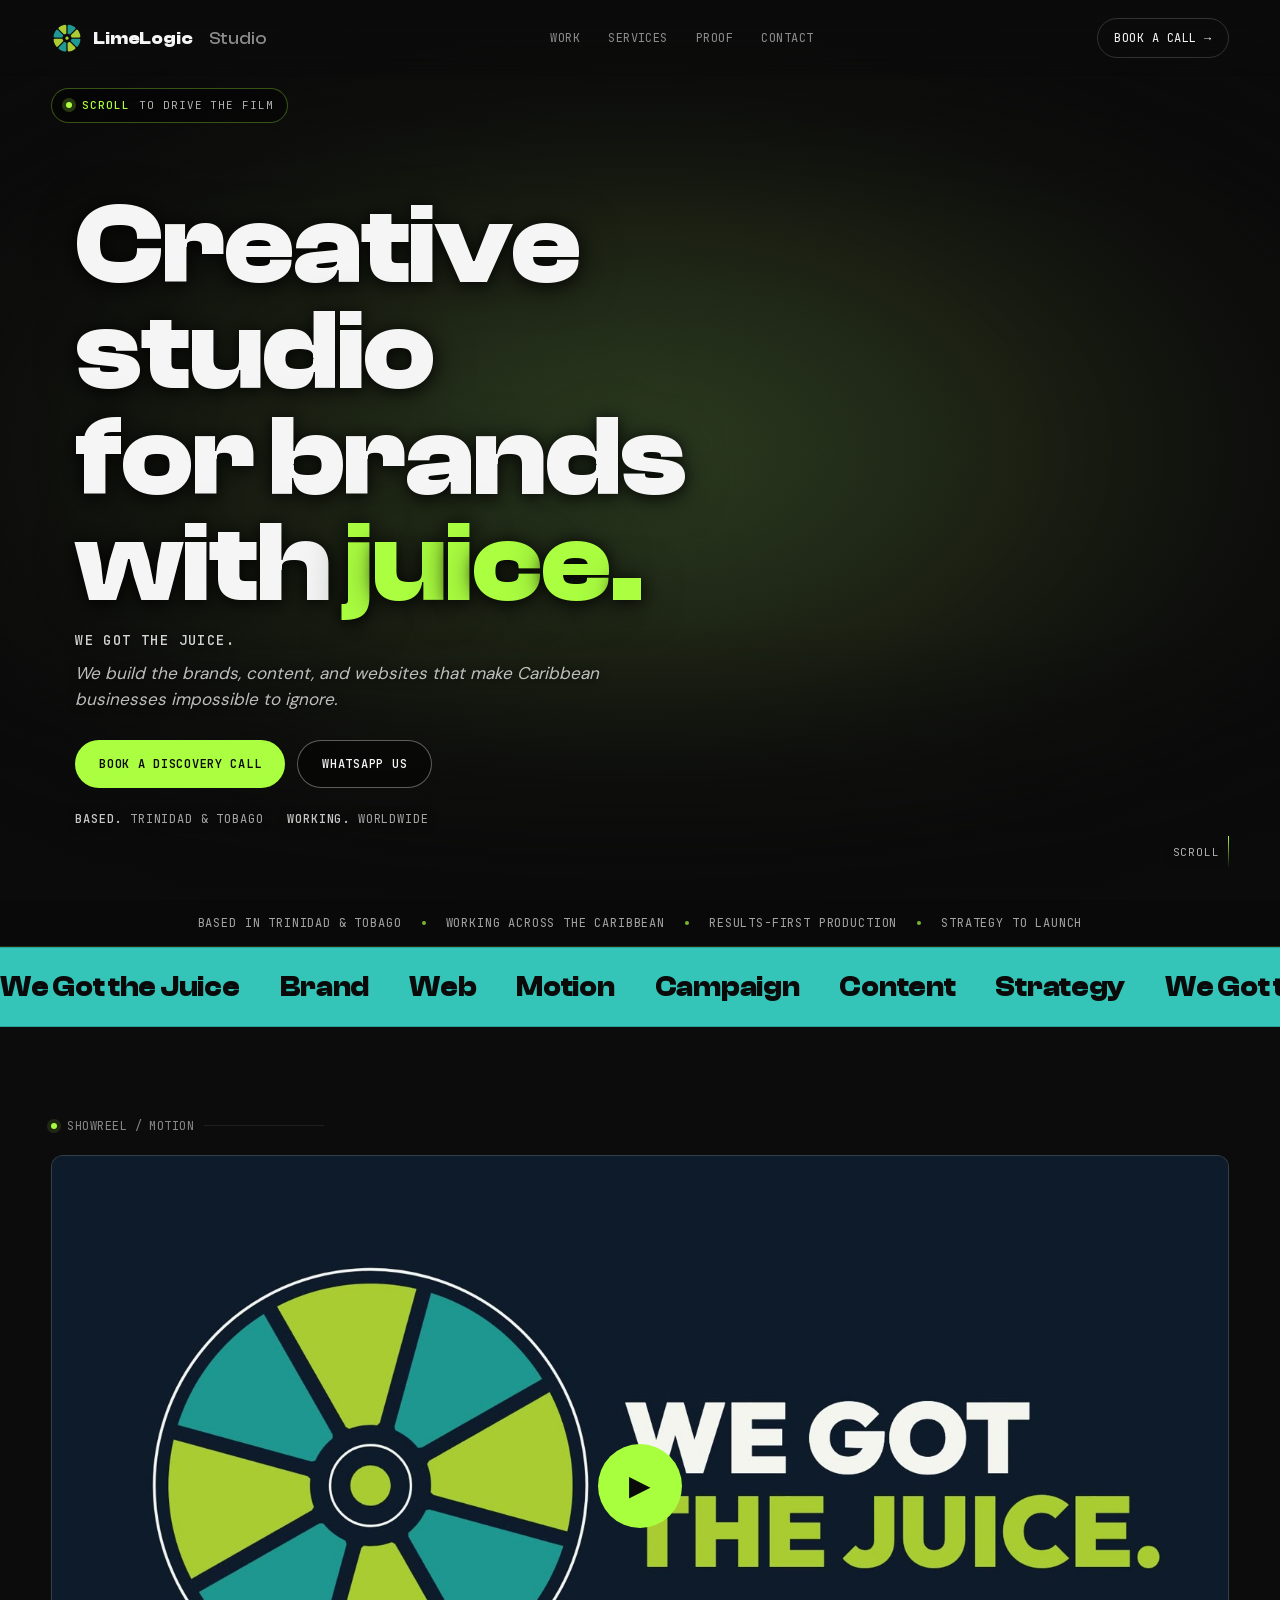
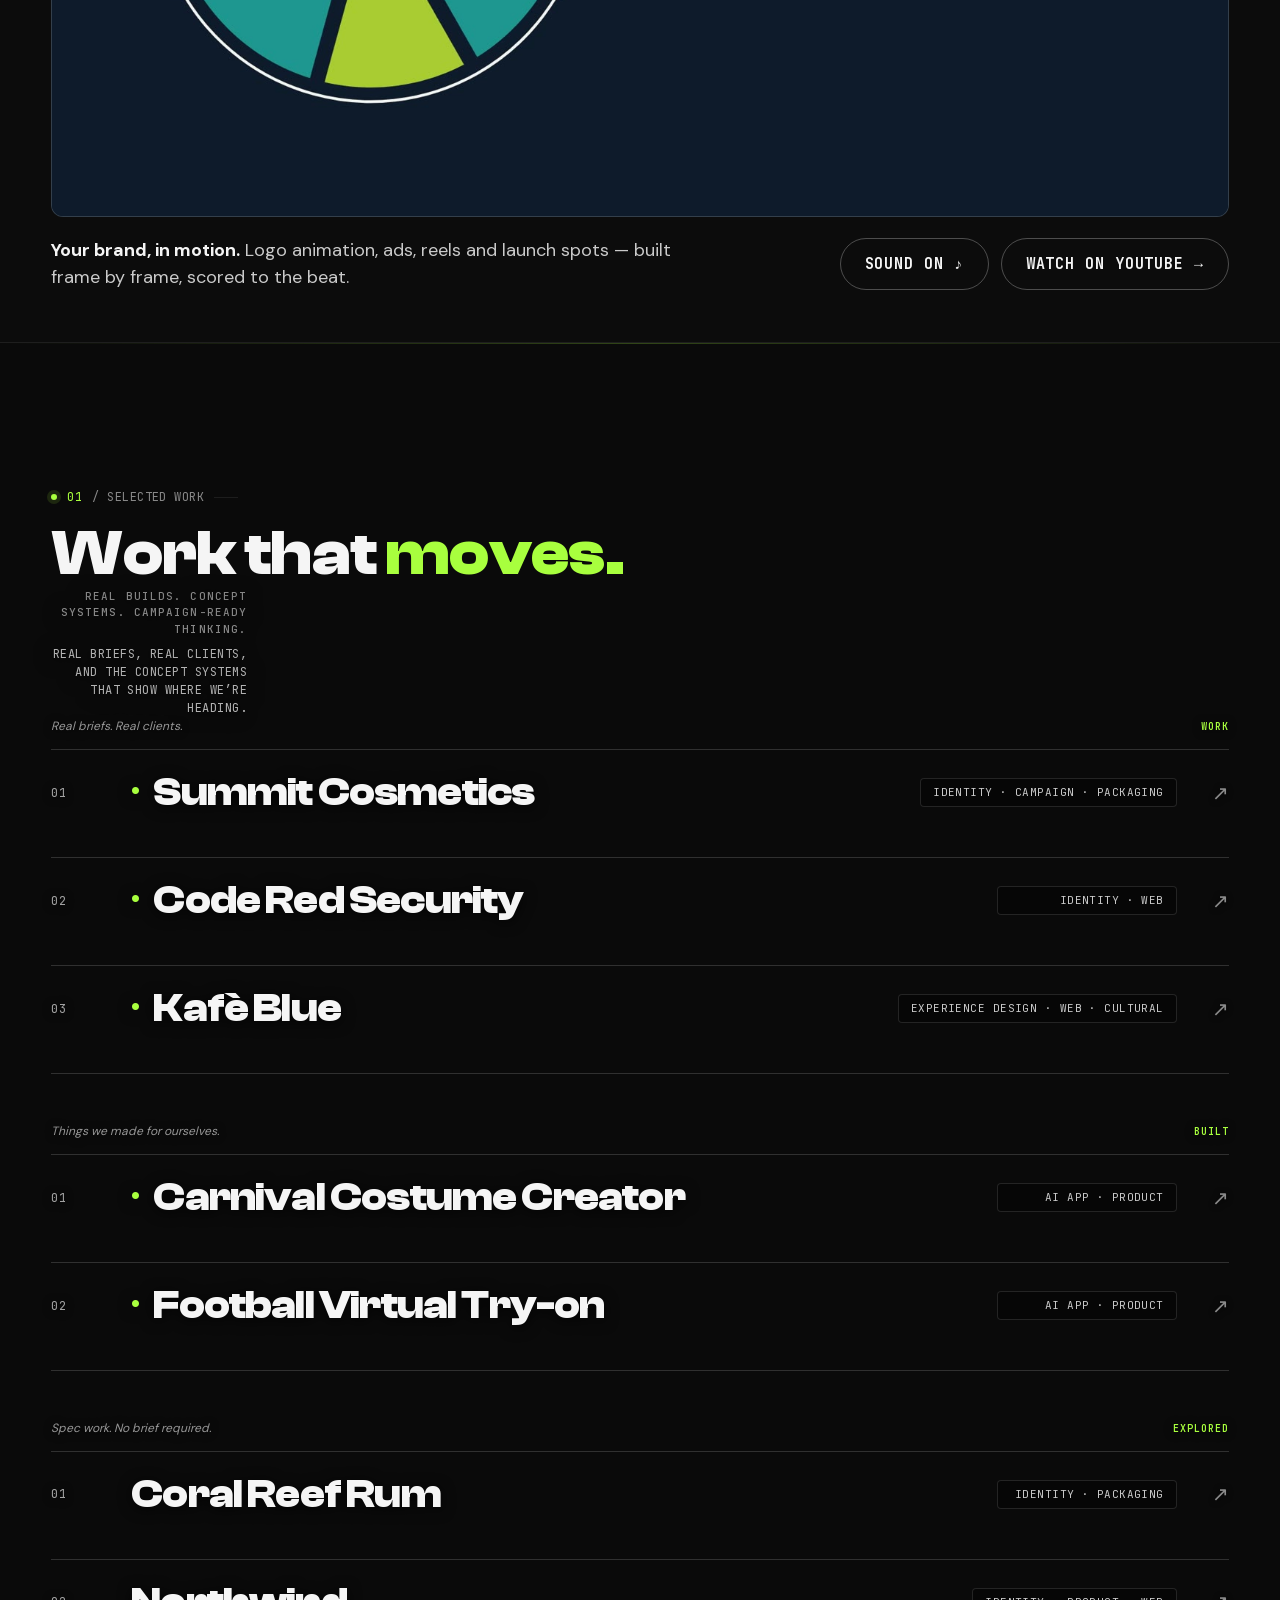
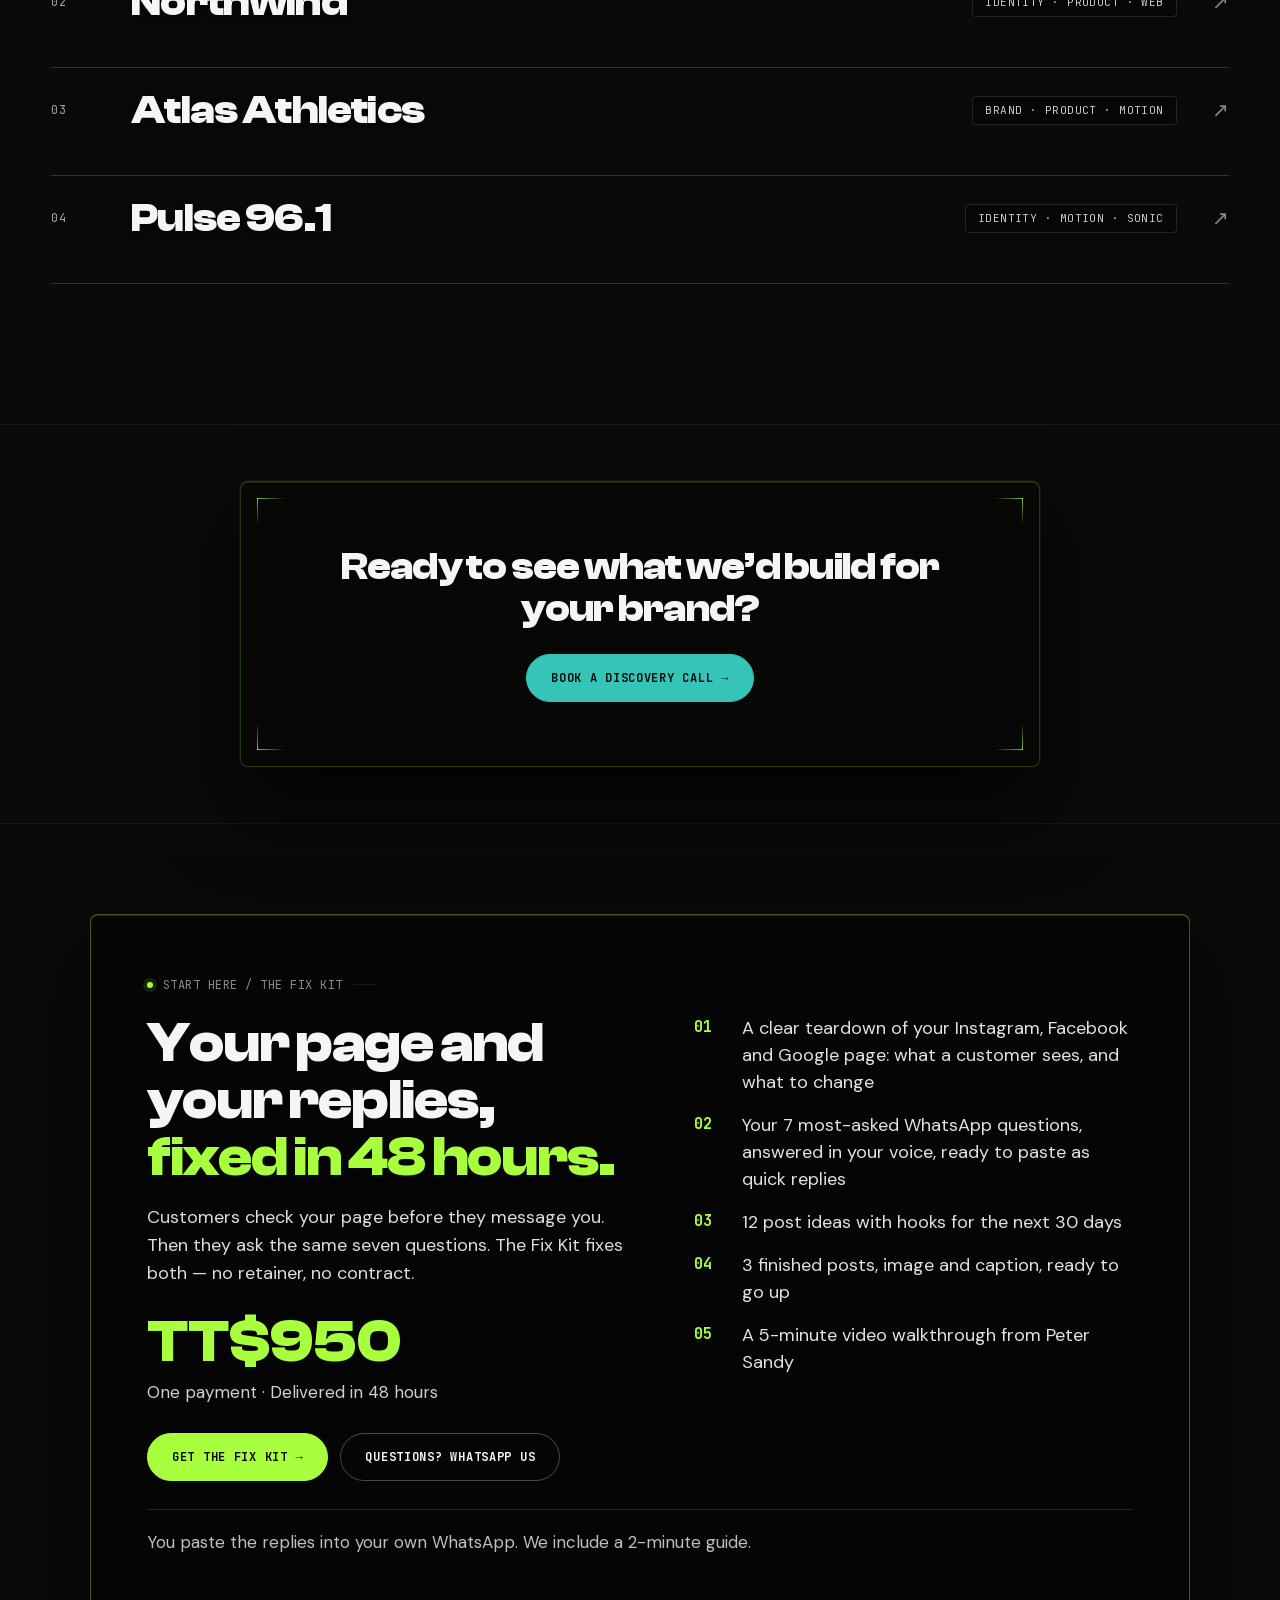
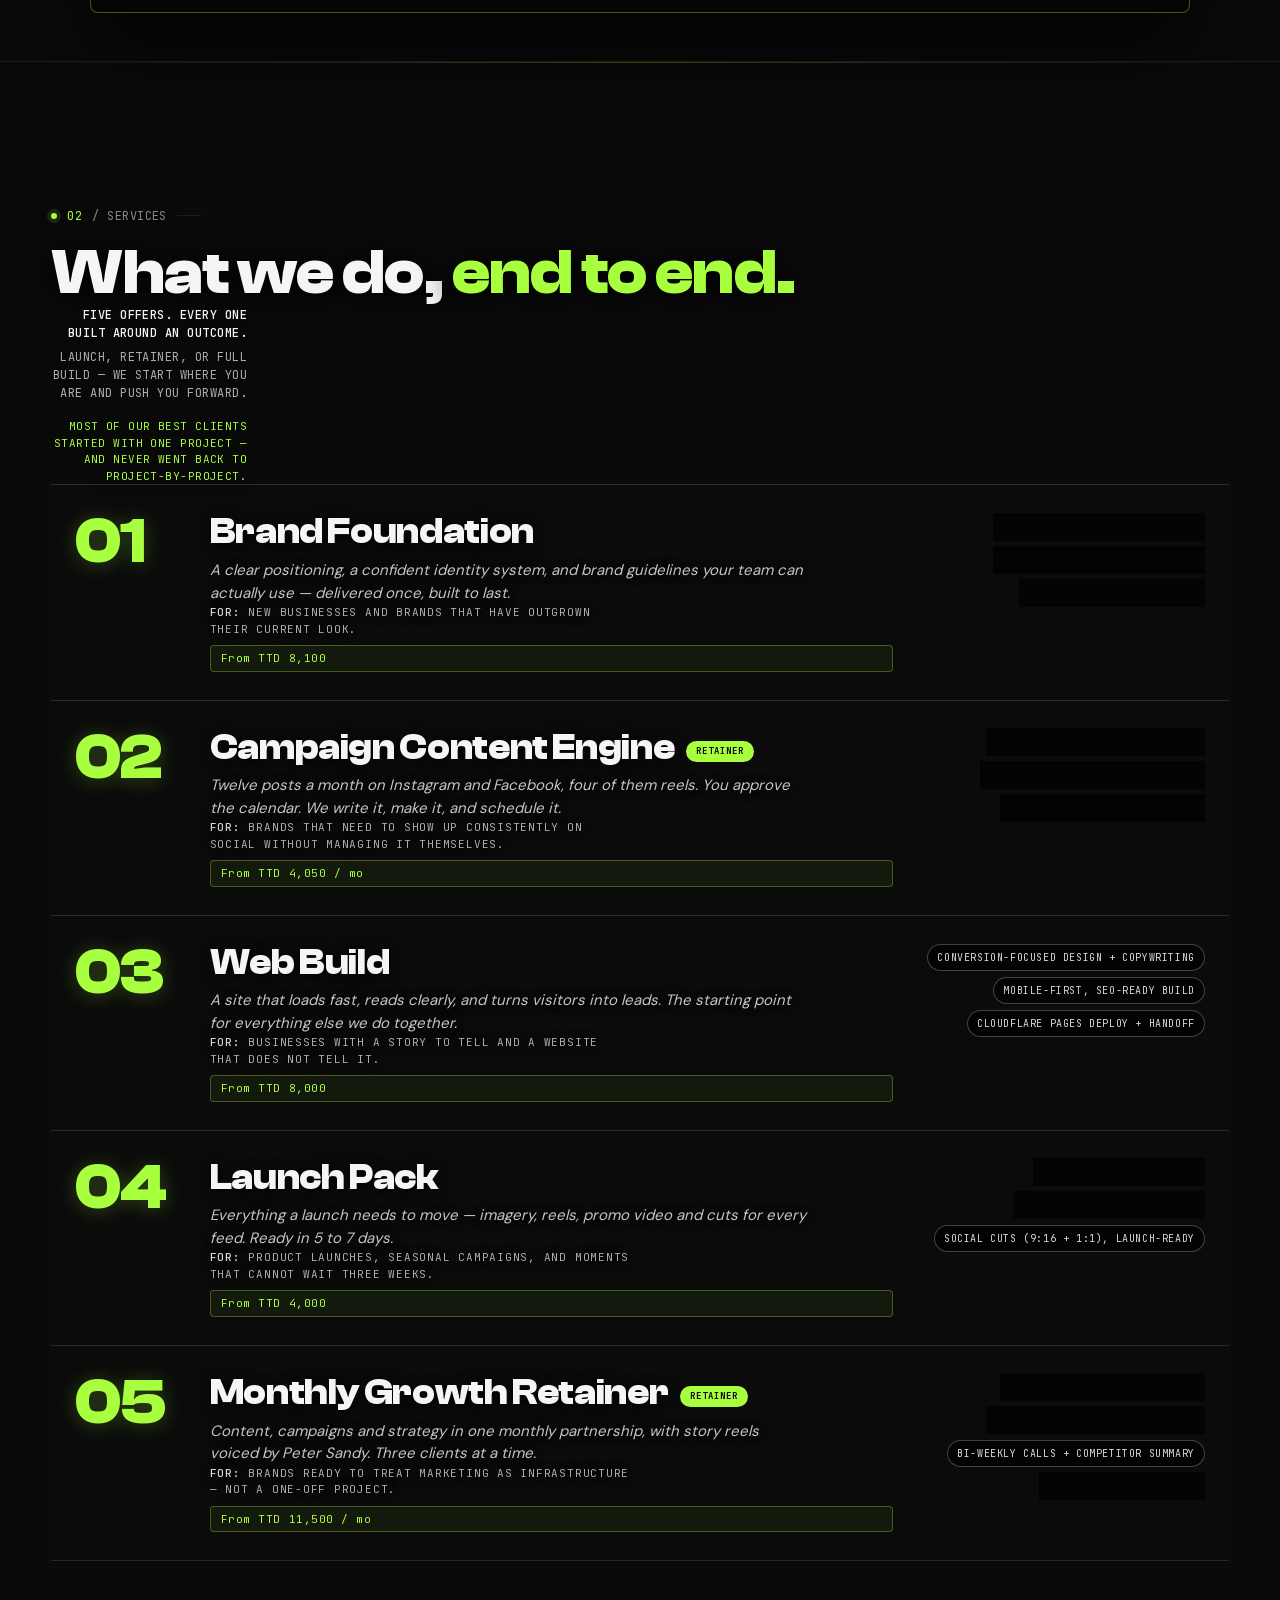
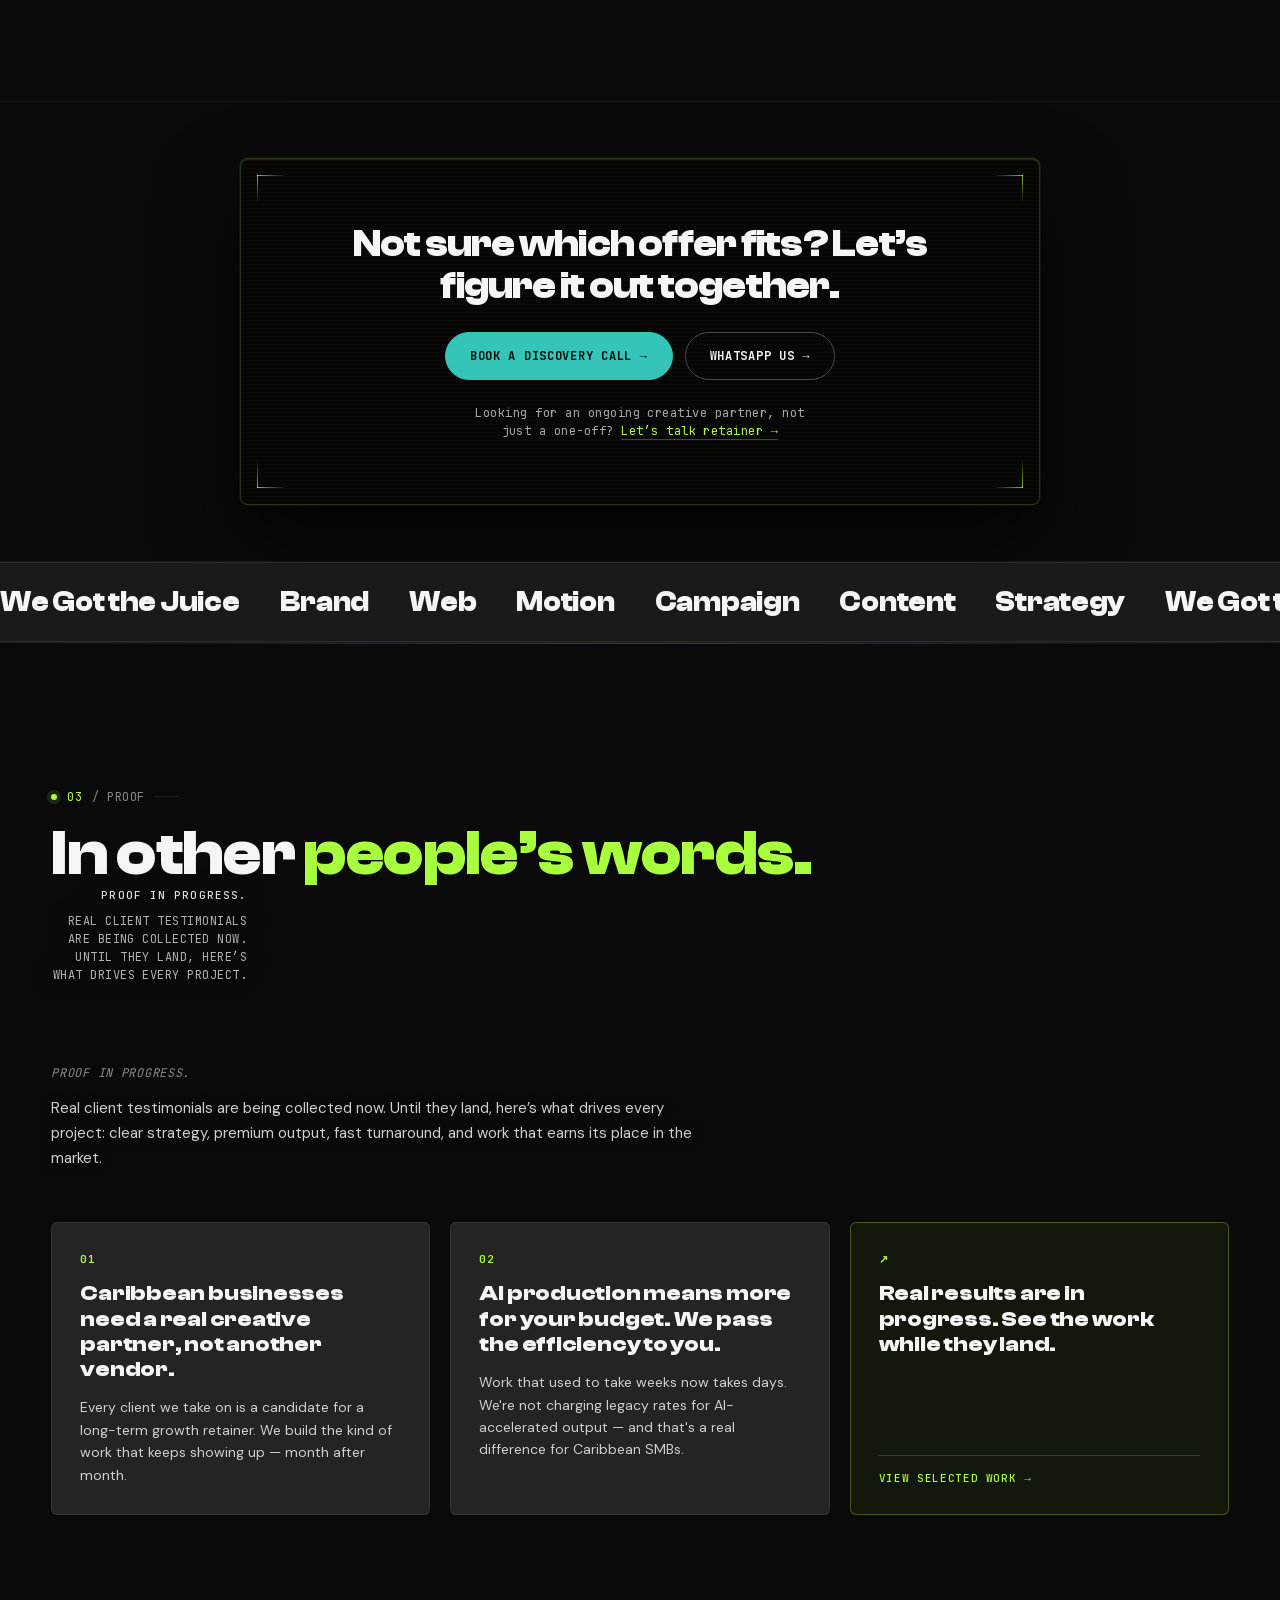
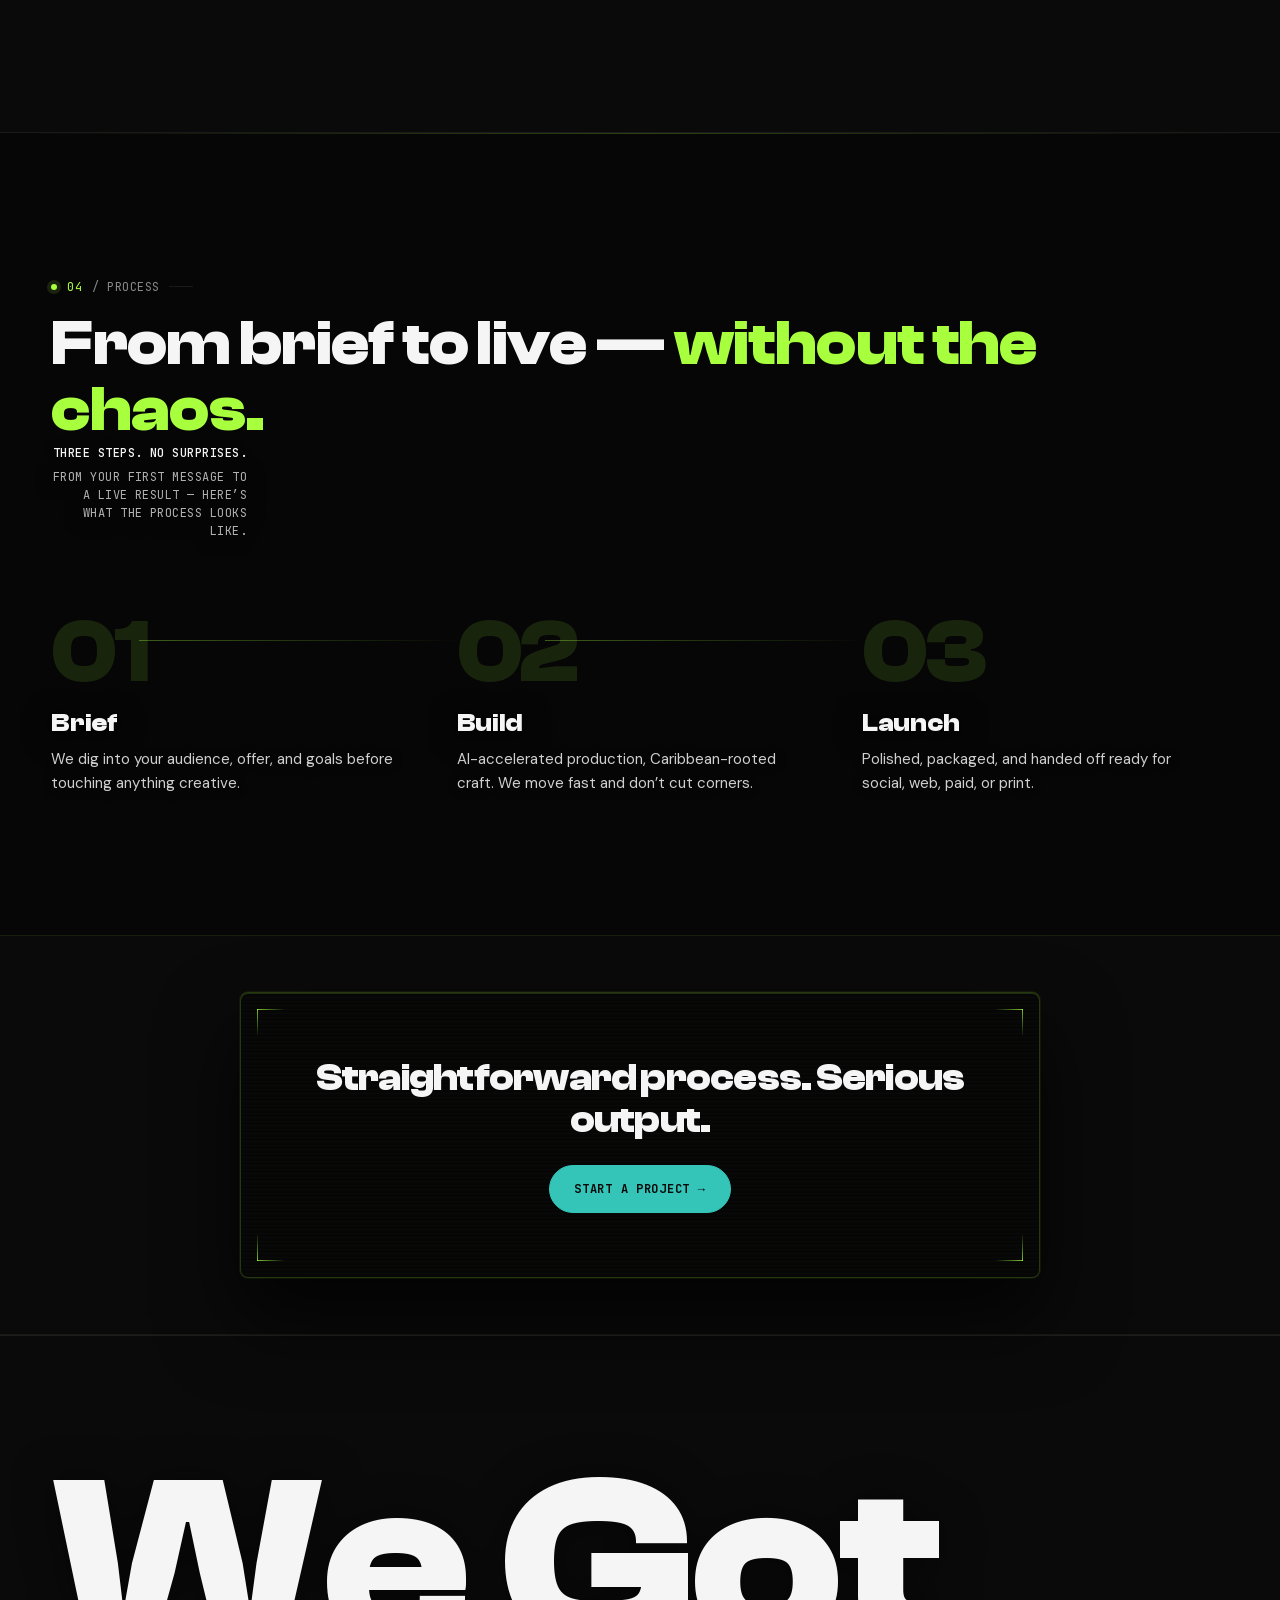
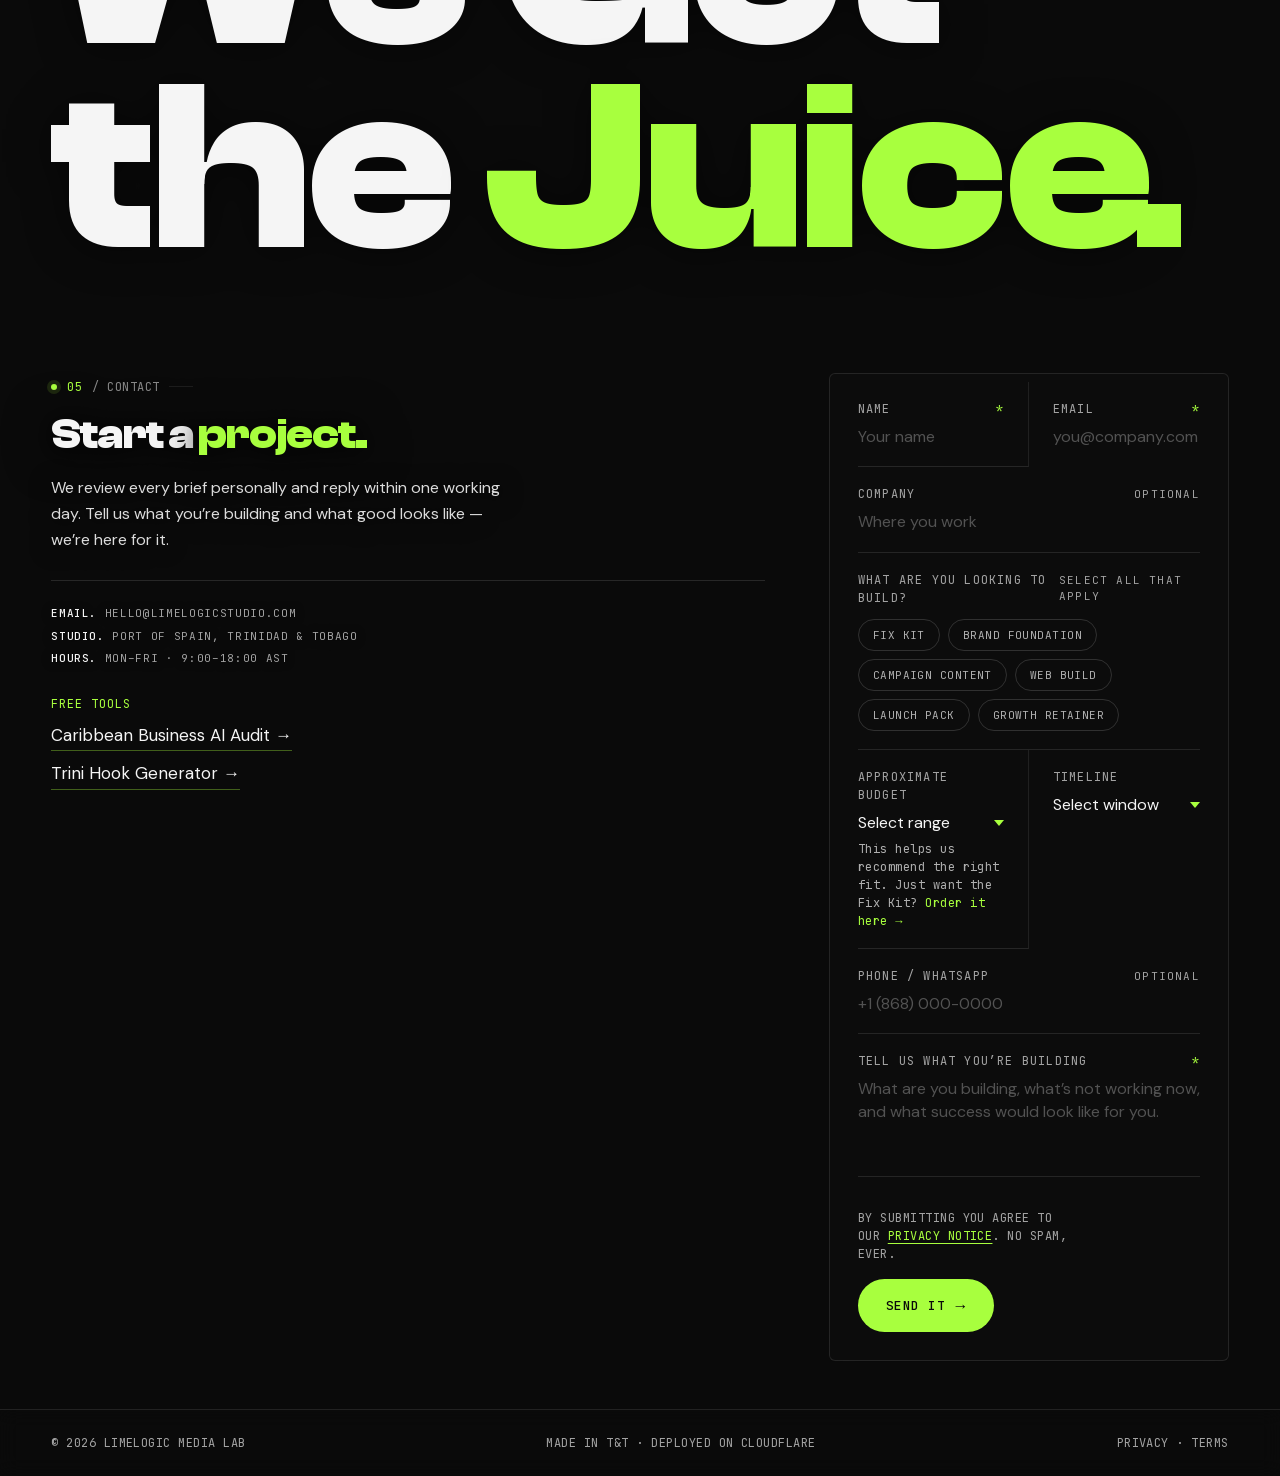
==== commit b582ee8b: "Remove founding year (EST. 2024 + JSON-LD foundingDate) per brand rule Co-Authored-By: Claude Opus 5" ====
--- a/index.html
+++ b/index.html
@@ -32,7 +32,6 @@
   "logo": "https://limelogicstudio.com/assets/images/logo-symbol.png",
   "image": "https://limelogicstudio.com/assets/images/og-image.jpg",
   "email": "hello@limelogicstudio.com",
-  "foundingDate": "2024",
   "slogan": "We Got the Juice.",
   "description": "Creative studio for Caribbean brands — brand identity, websites, motion, and campaign content, from strategy to launch.",
   "address": { "@type": "PostalAddress", "addressLocality": "Port of Spain", "addressCountry": "TT" },
@@ -115,7 +114,6 @@
           <a class="hero-cta-secondary" href="https://wa.me/18687053555" target="_blank" rel="noopener" aria-label="Message us on WhatsApp">WhatsApp Us</a>
         </div>
         <div class="hero-meta">
-          <span><b>EST.</b> 2024</span>
           <span><b>BASED.</b> Trinidad &amp; Tobago</span>
           <span><b>WORKING.</b> Worldwide</span>
         </div>
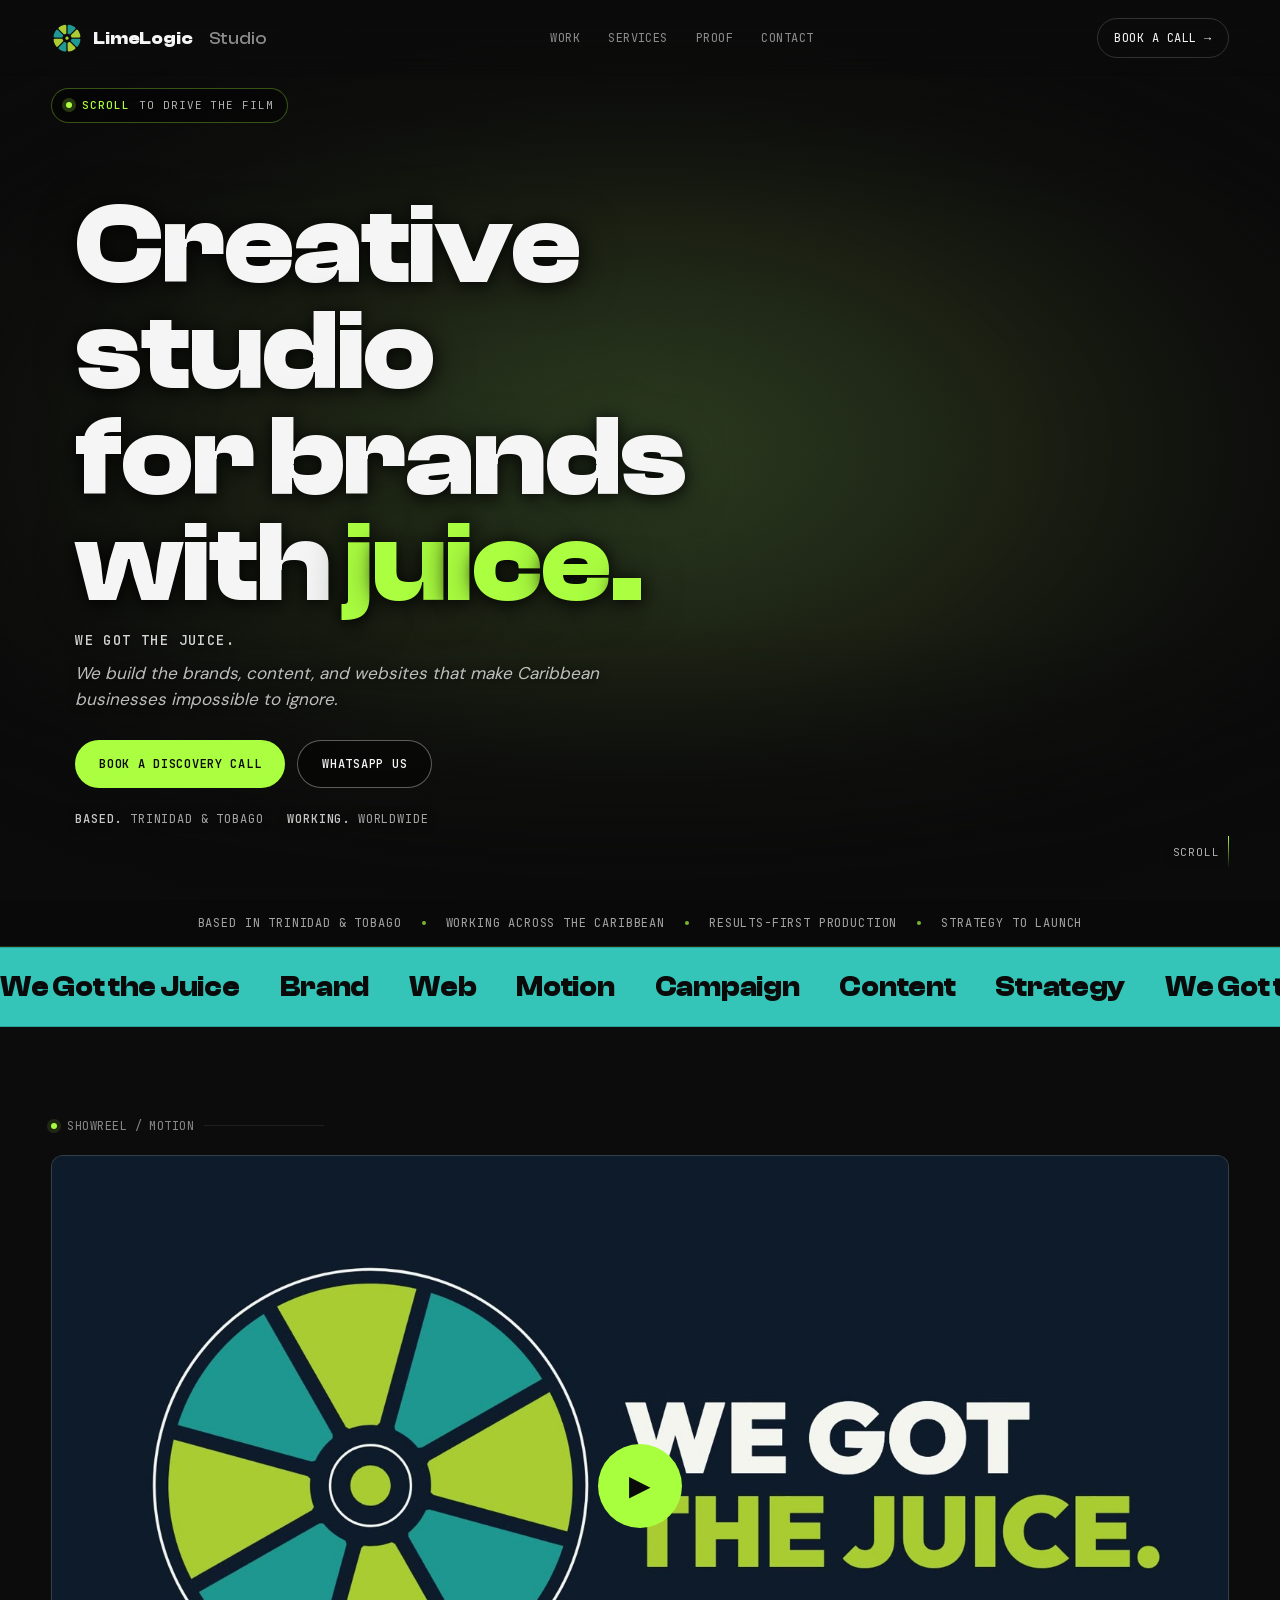
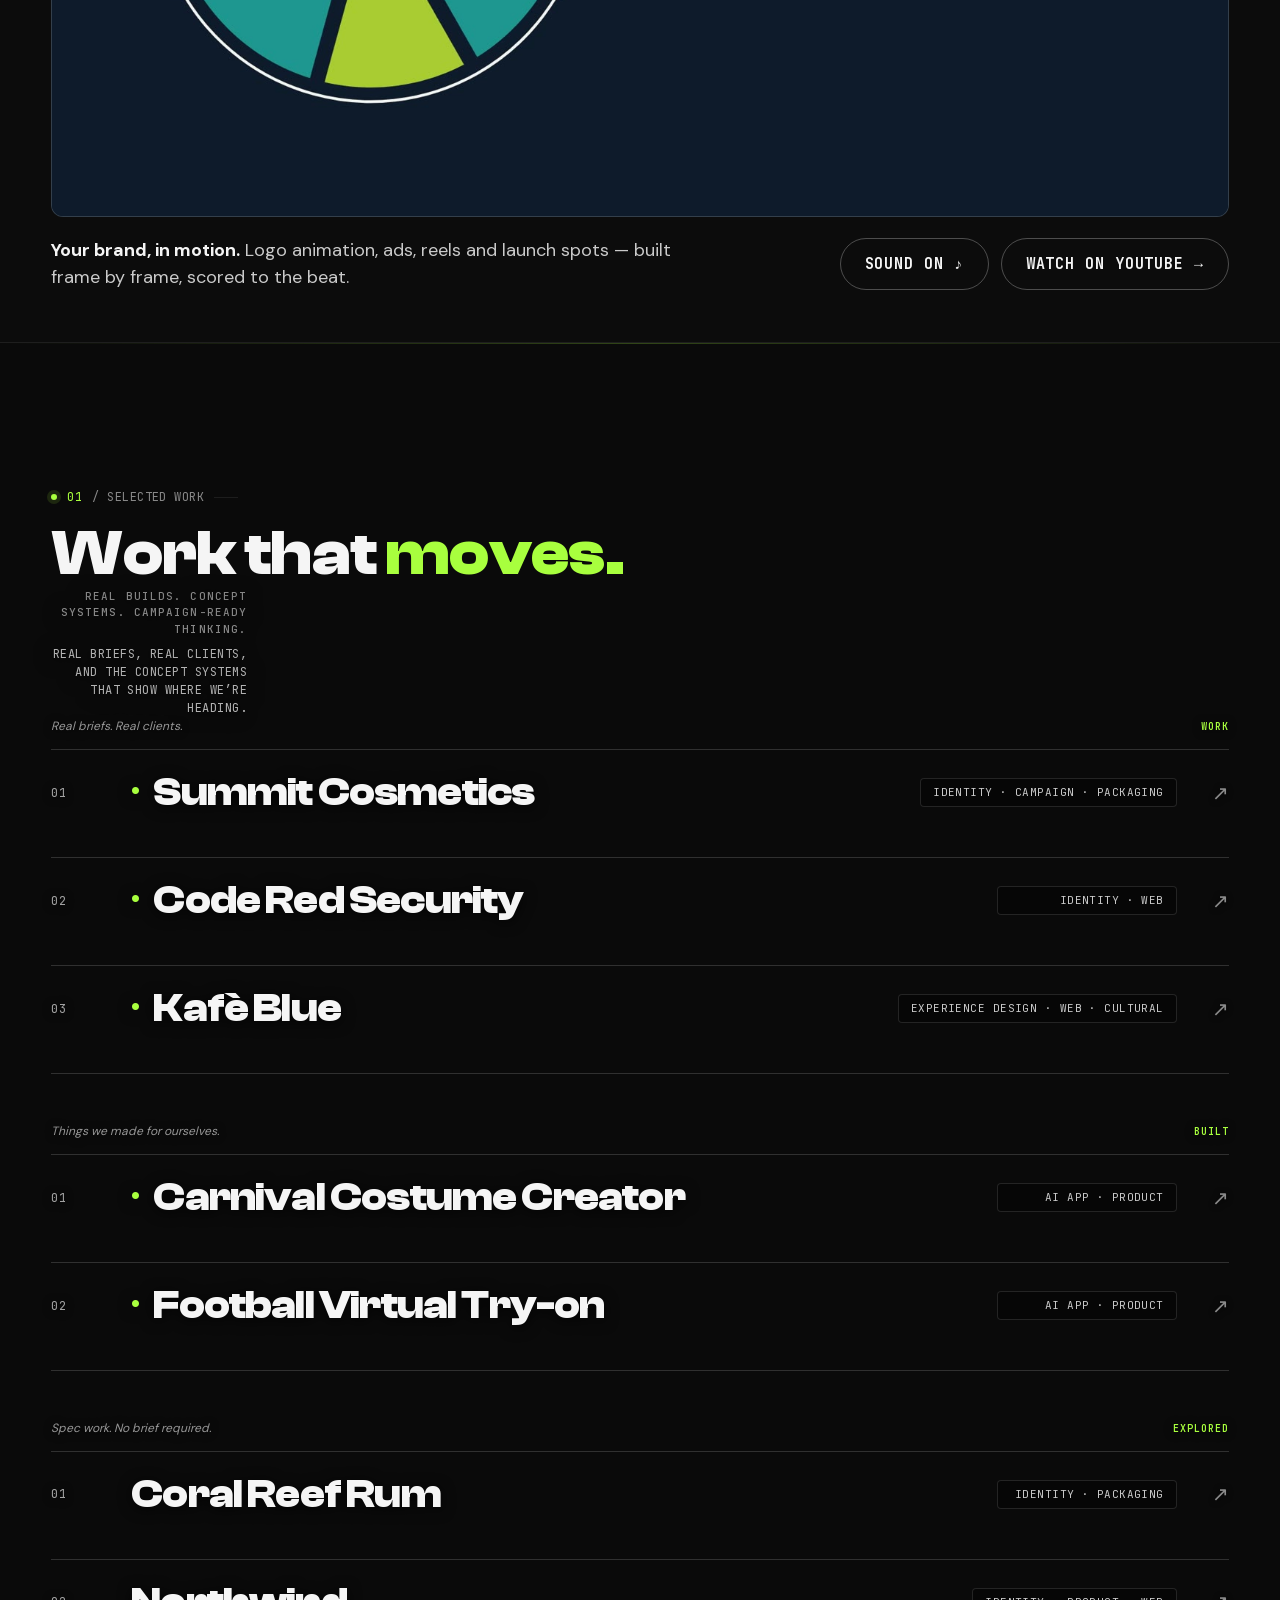
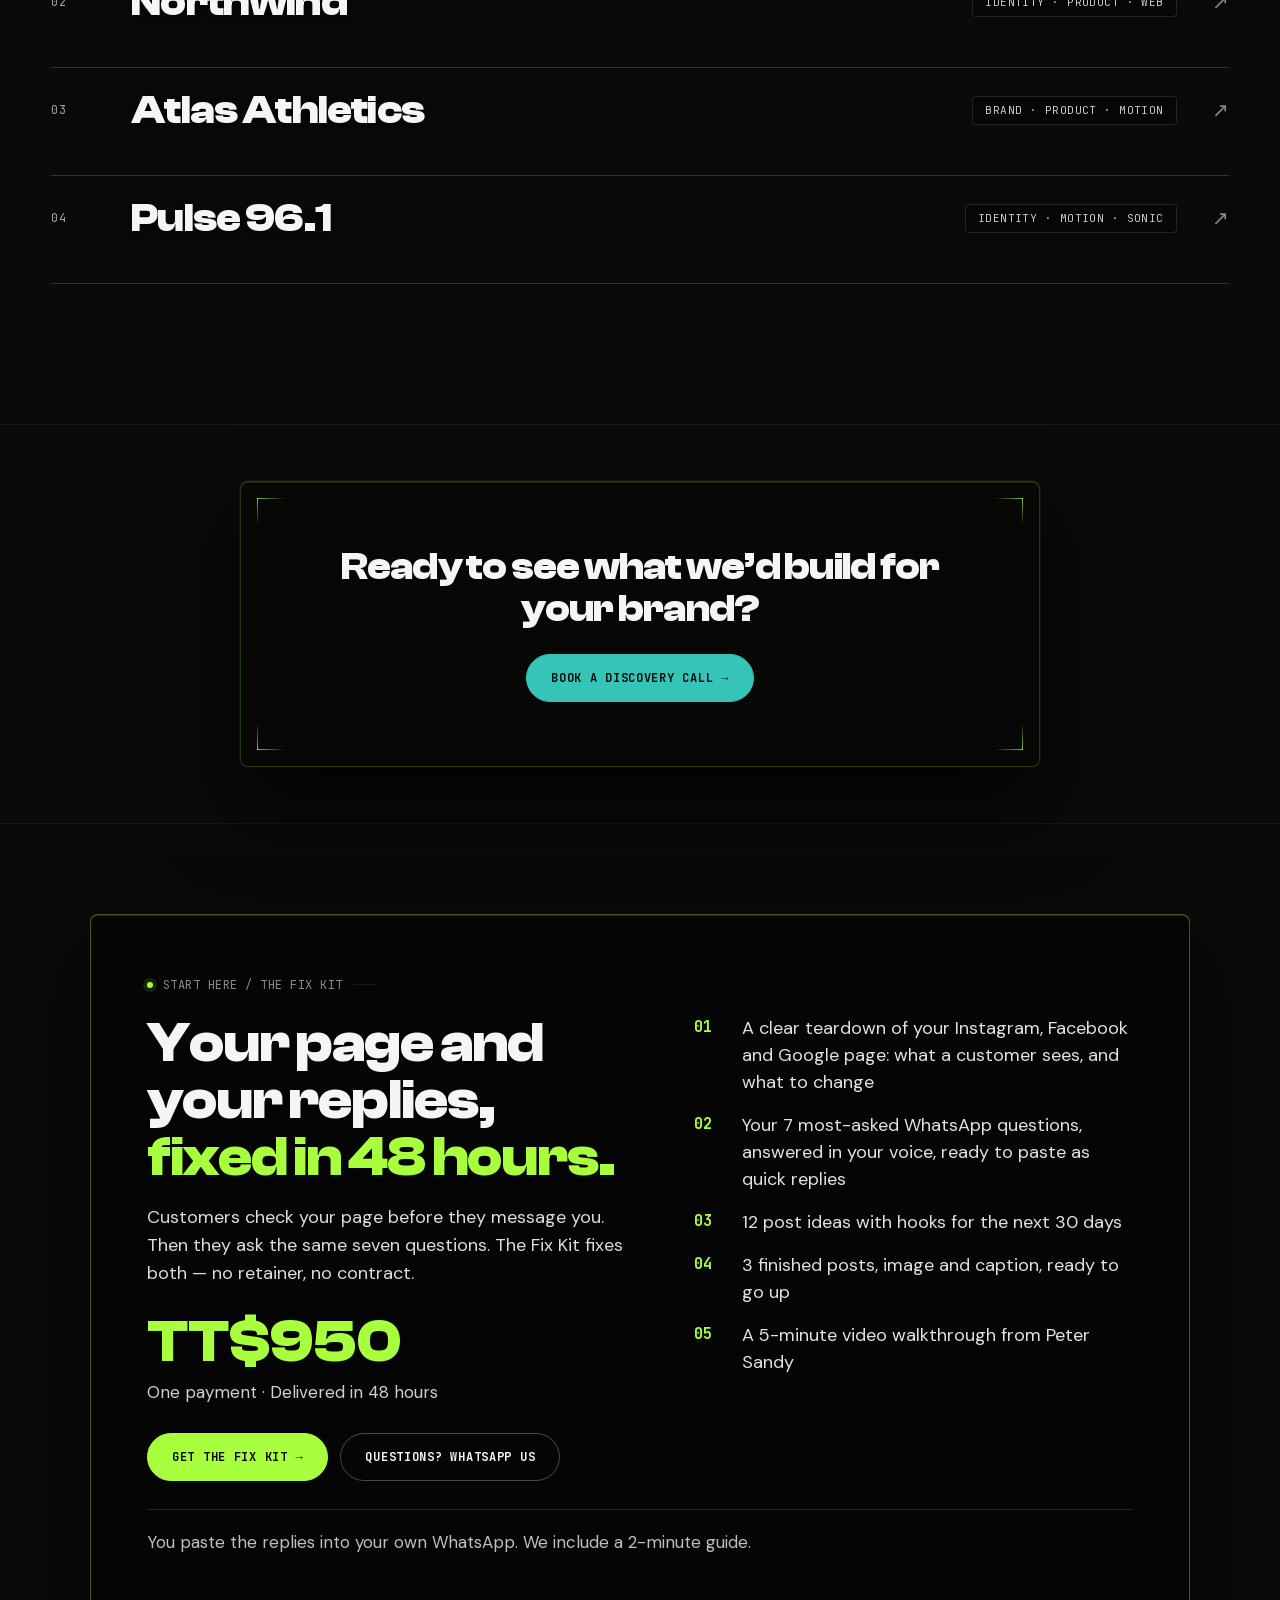
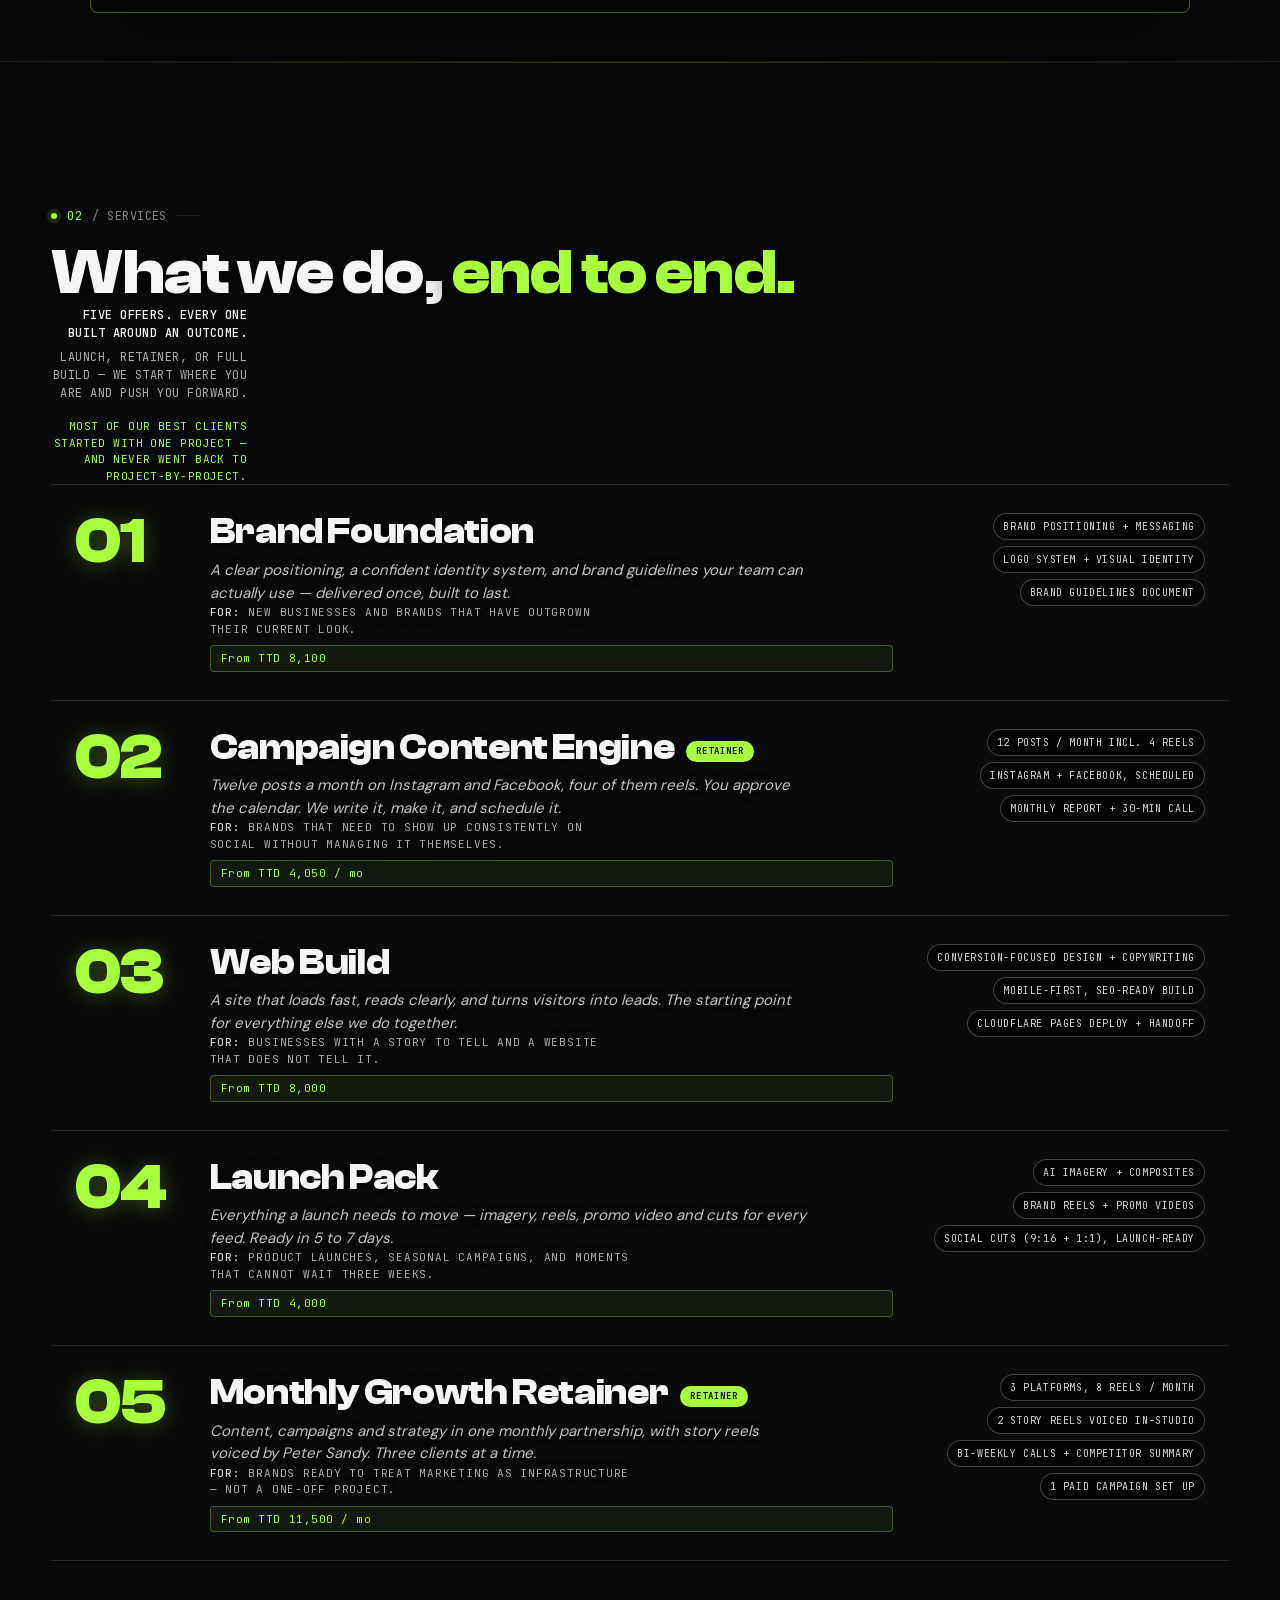
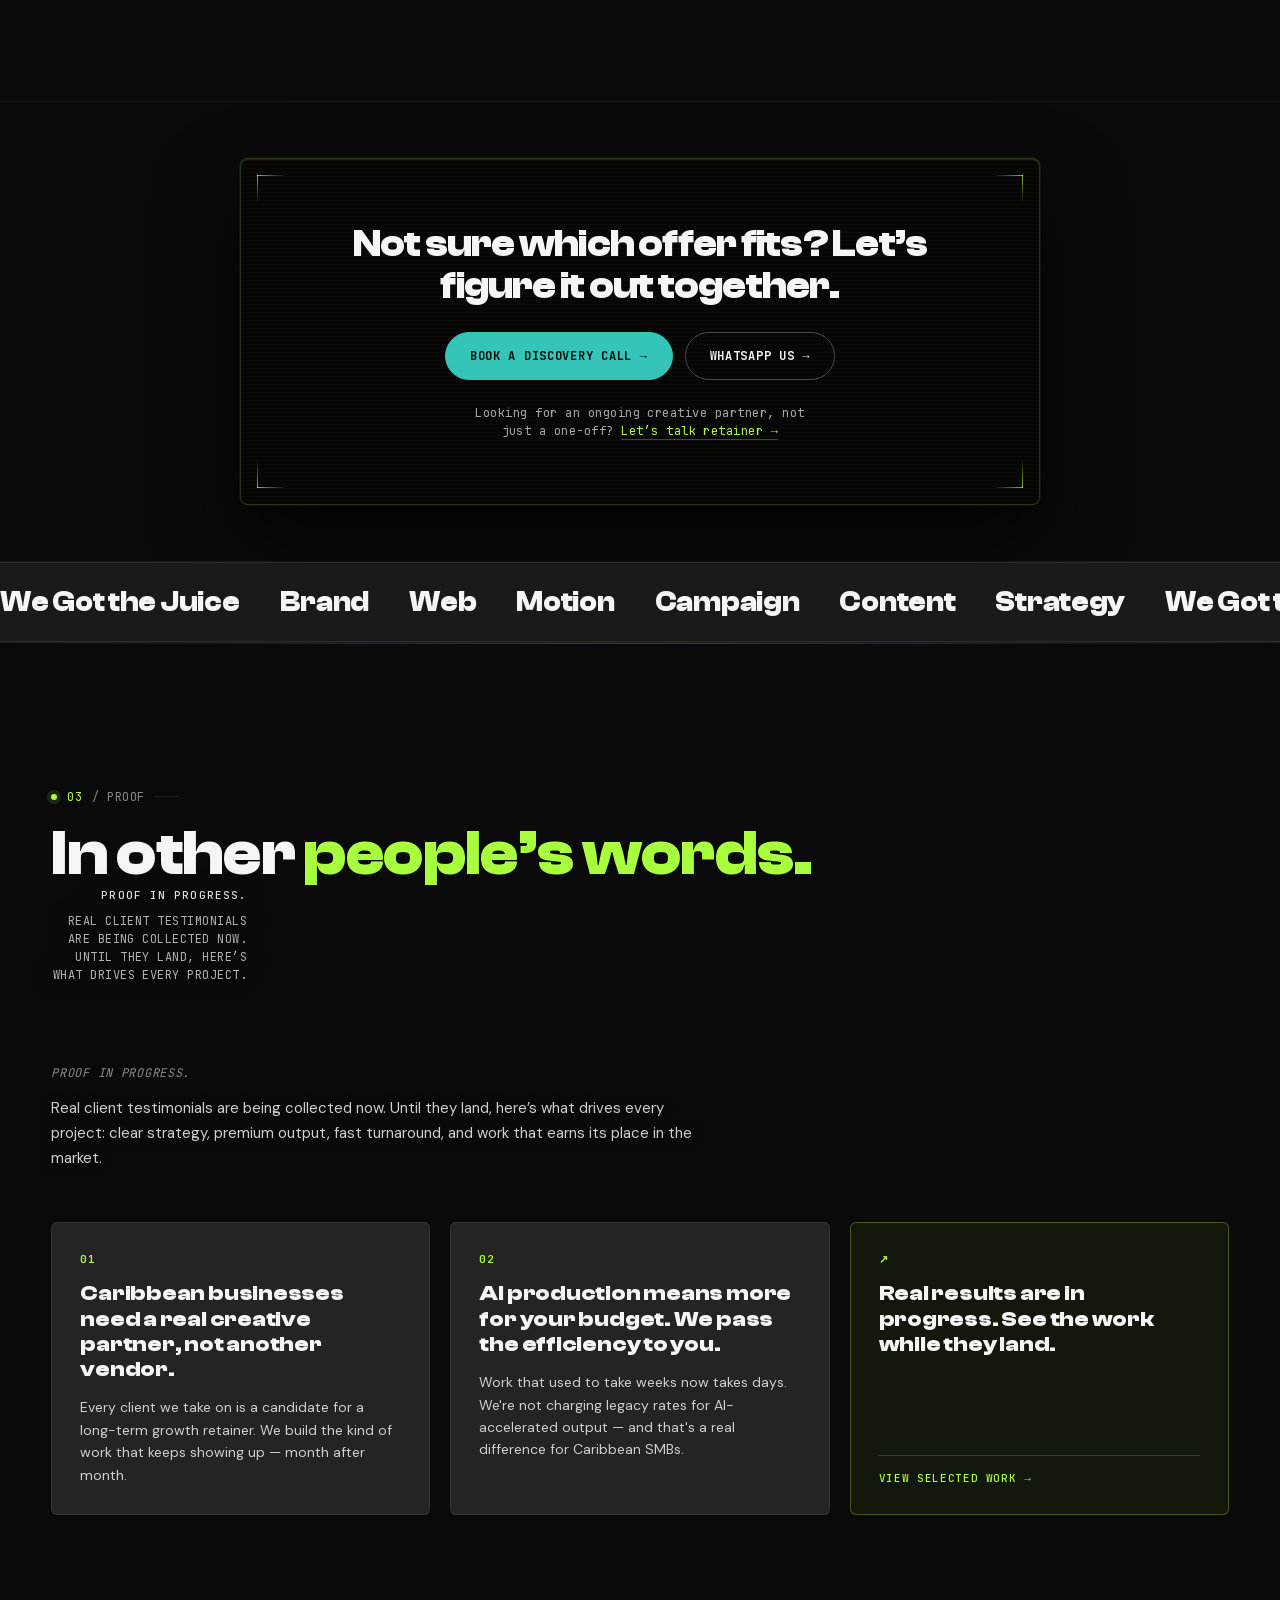
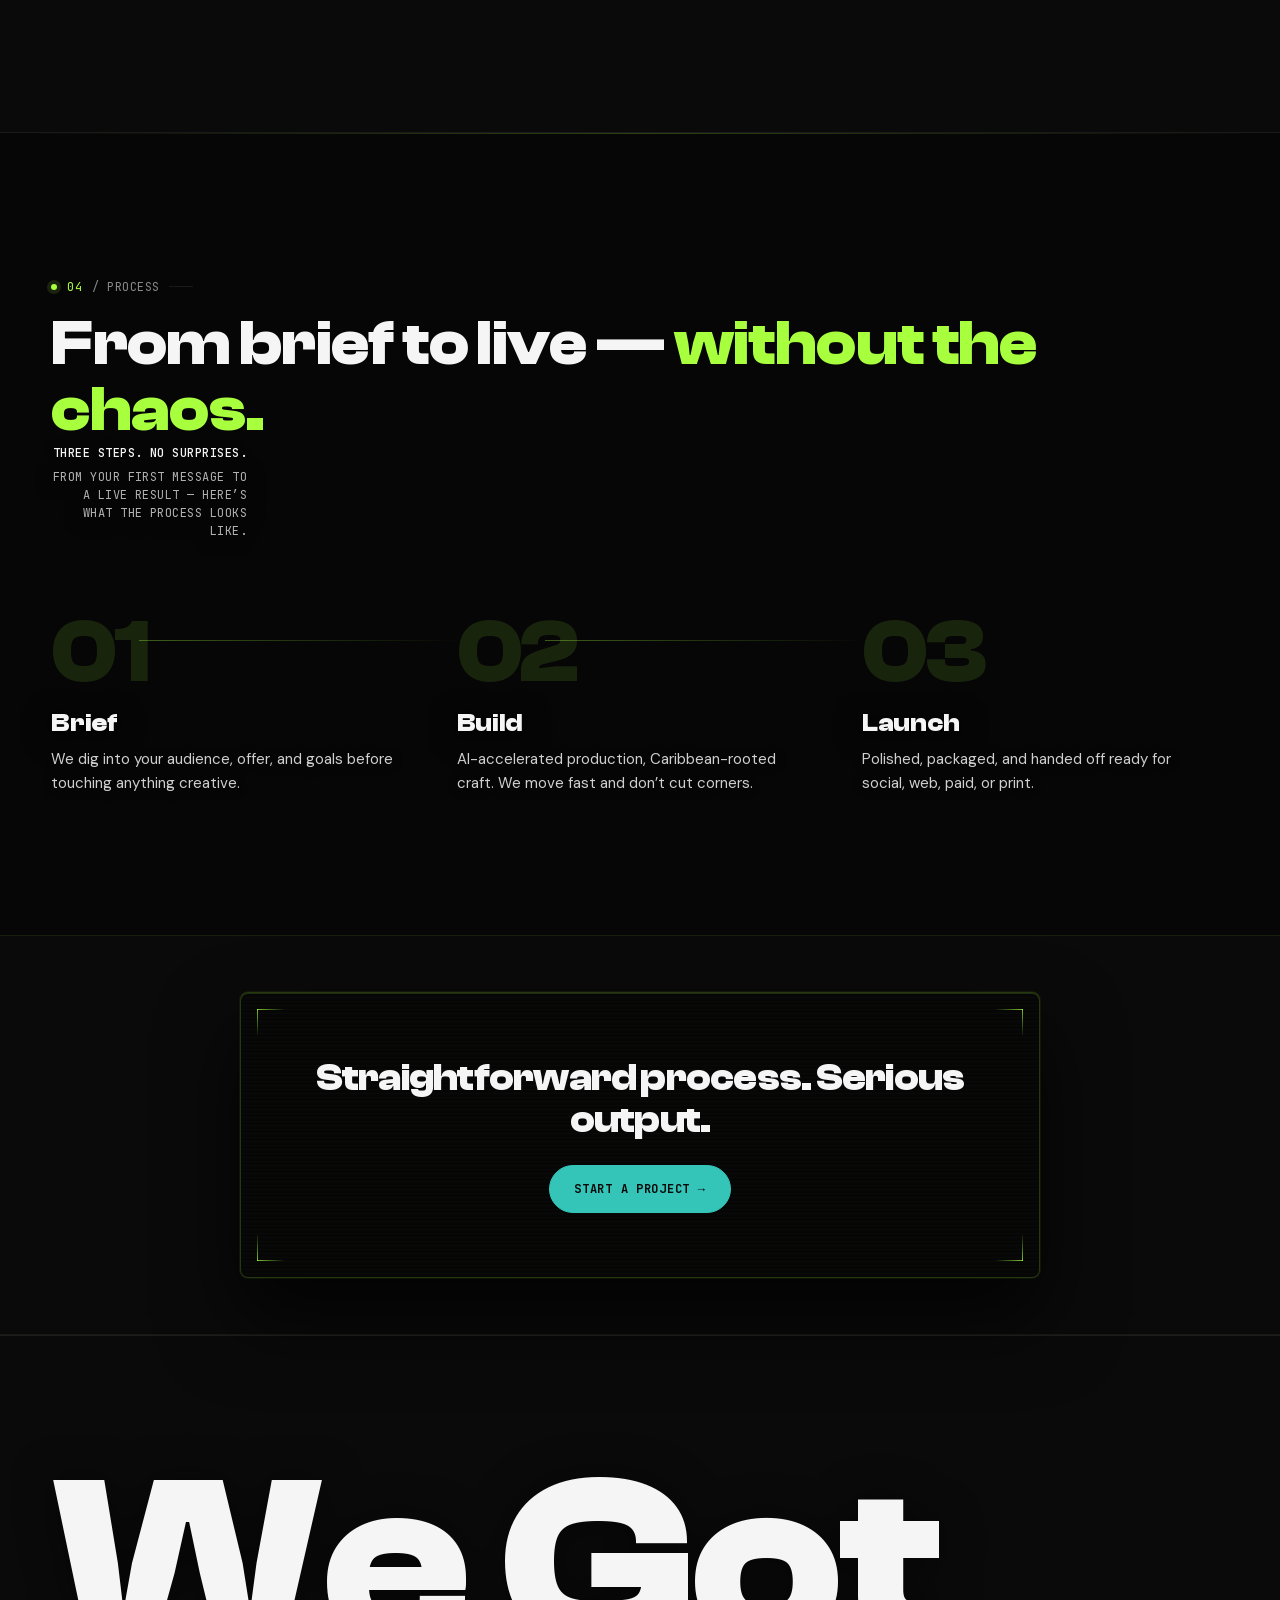
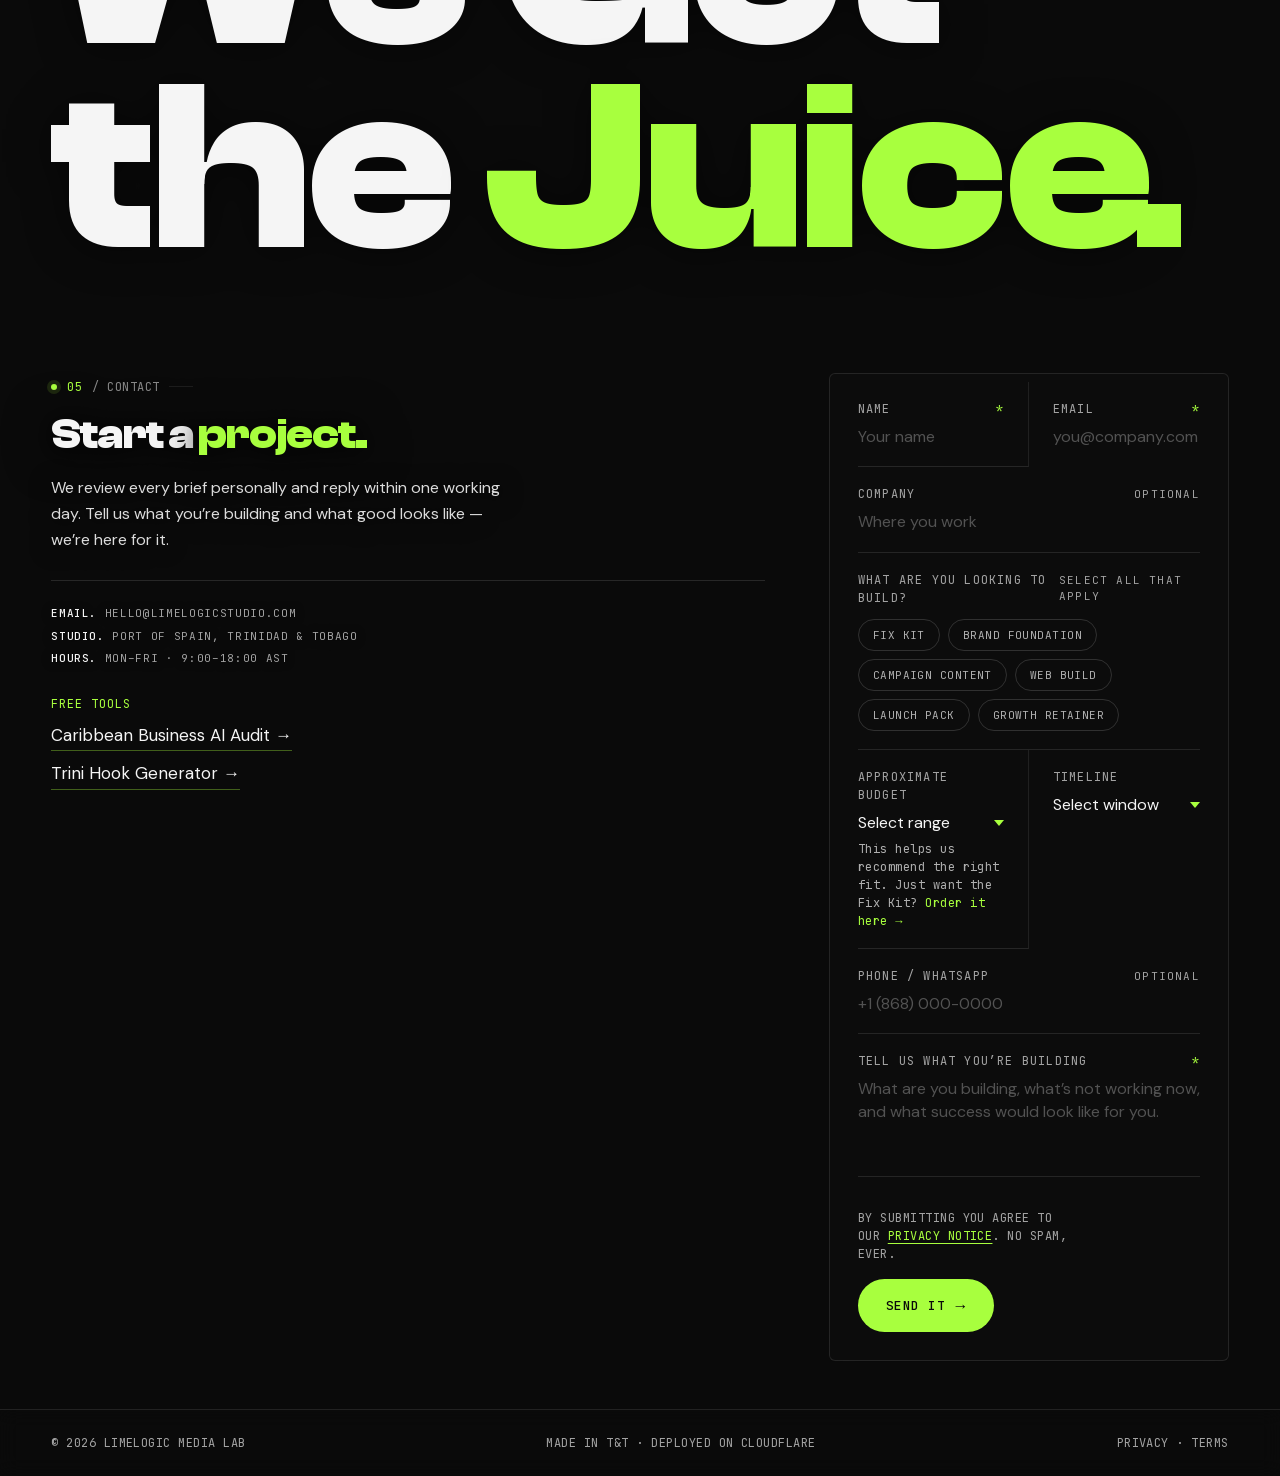
==== commit 2a753a40: "Cache-bust CSS/JS (?v=20261029): edge served day-old assets after deploy Co-Authored-By: Claude Opus" ====
--- a/index.html
+++ b/index.html
@@ -42,7 +42,7 @@
 <link rel="preload" href="assets/fonts/DMSans-Variable.woff2" as="font" type="font/woff2" crossorigin>
 <link rel="preload" href="assets/images/limedroid-hero-1920.webp" as="image" type="image/webp" media="(min-width:881px)">
 <link rel="preload" href="assets/images/limedroid-hero-1280.webp" as="image" type="image/webp" media="(max-width:880px)">
-<link rel="stylesheet" href="css/style.css" />
+<link rel="stylesheet" href="css/style.css?v=20261029" />
 <!-- ANALYTICS — none in this file, deliberately. Cloudflare Web Analytics is
      enabled on the Pages project and Cloudflare injects its own beacon at the
      edge, so there is no snippet to maintain here and nothing to keep in sync.
@@ -573,7 +573,7 @@
 })();
 </script>
 
-<script src="js/main.js"></script>
+<script src="js/main.js?v=20261029"></script>
 
 <!-- Mobile menu — direct child of body so position:fixed;inset:0 always means full viewport.
      Must NOT be inside .nav: nav has backdrop-filter which creates a containing block in
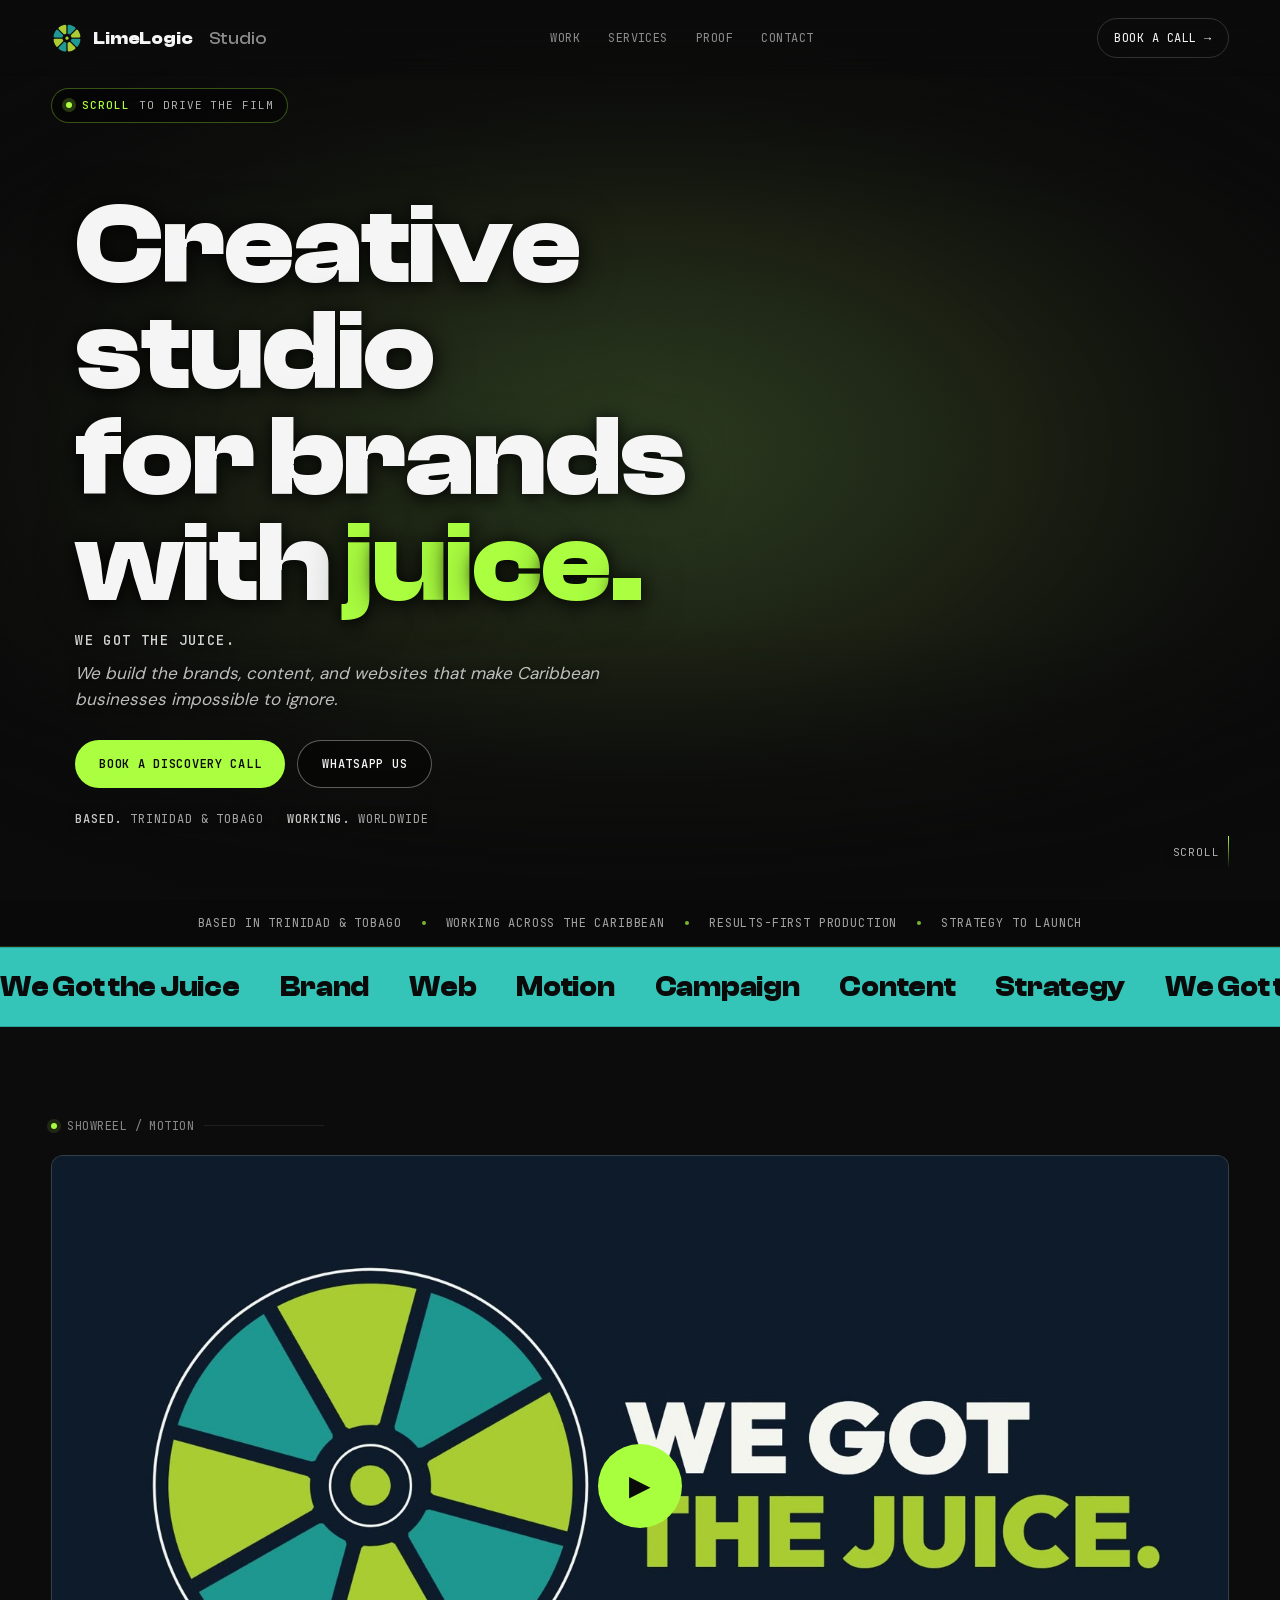
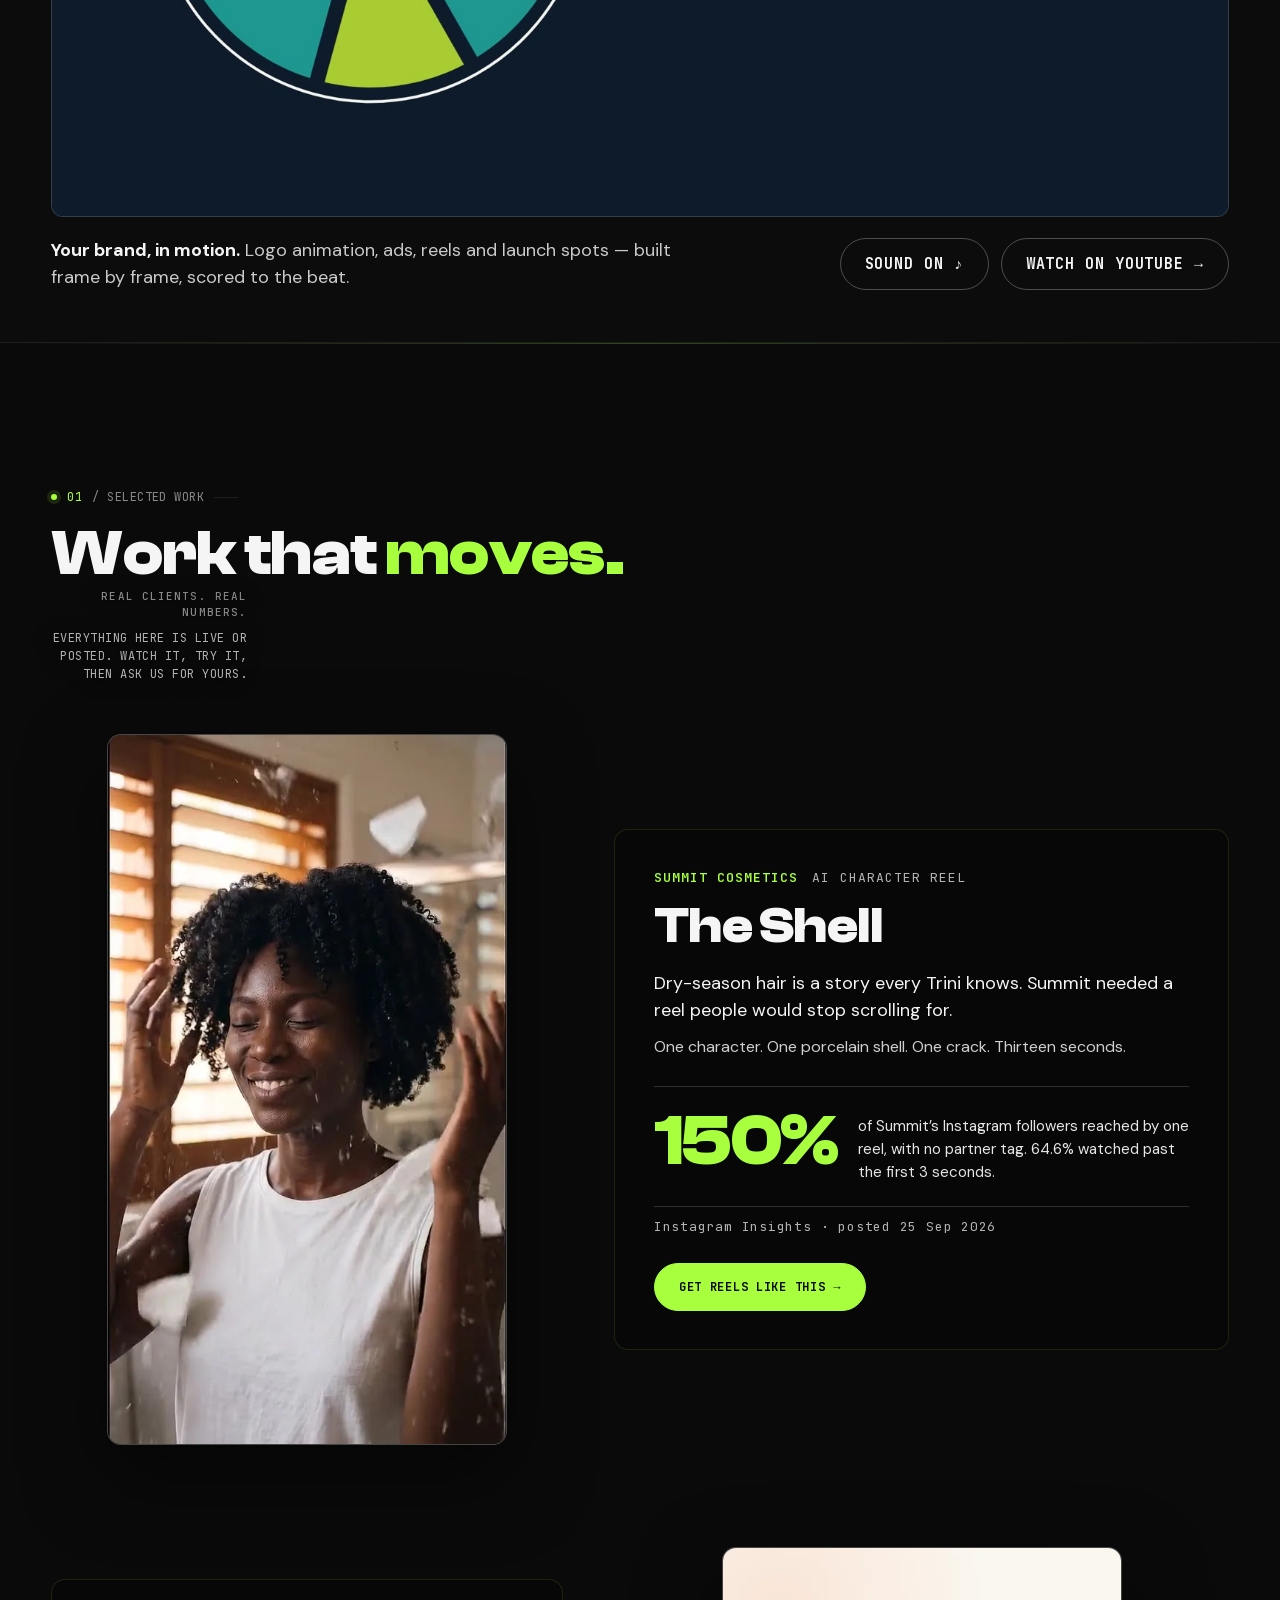
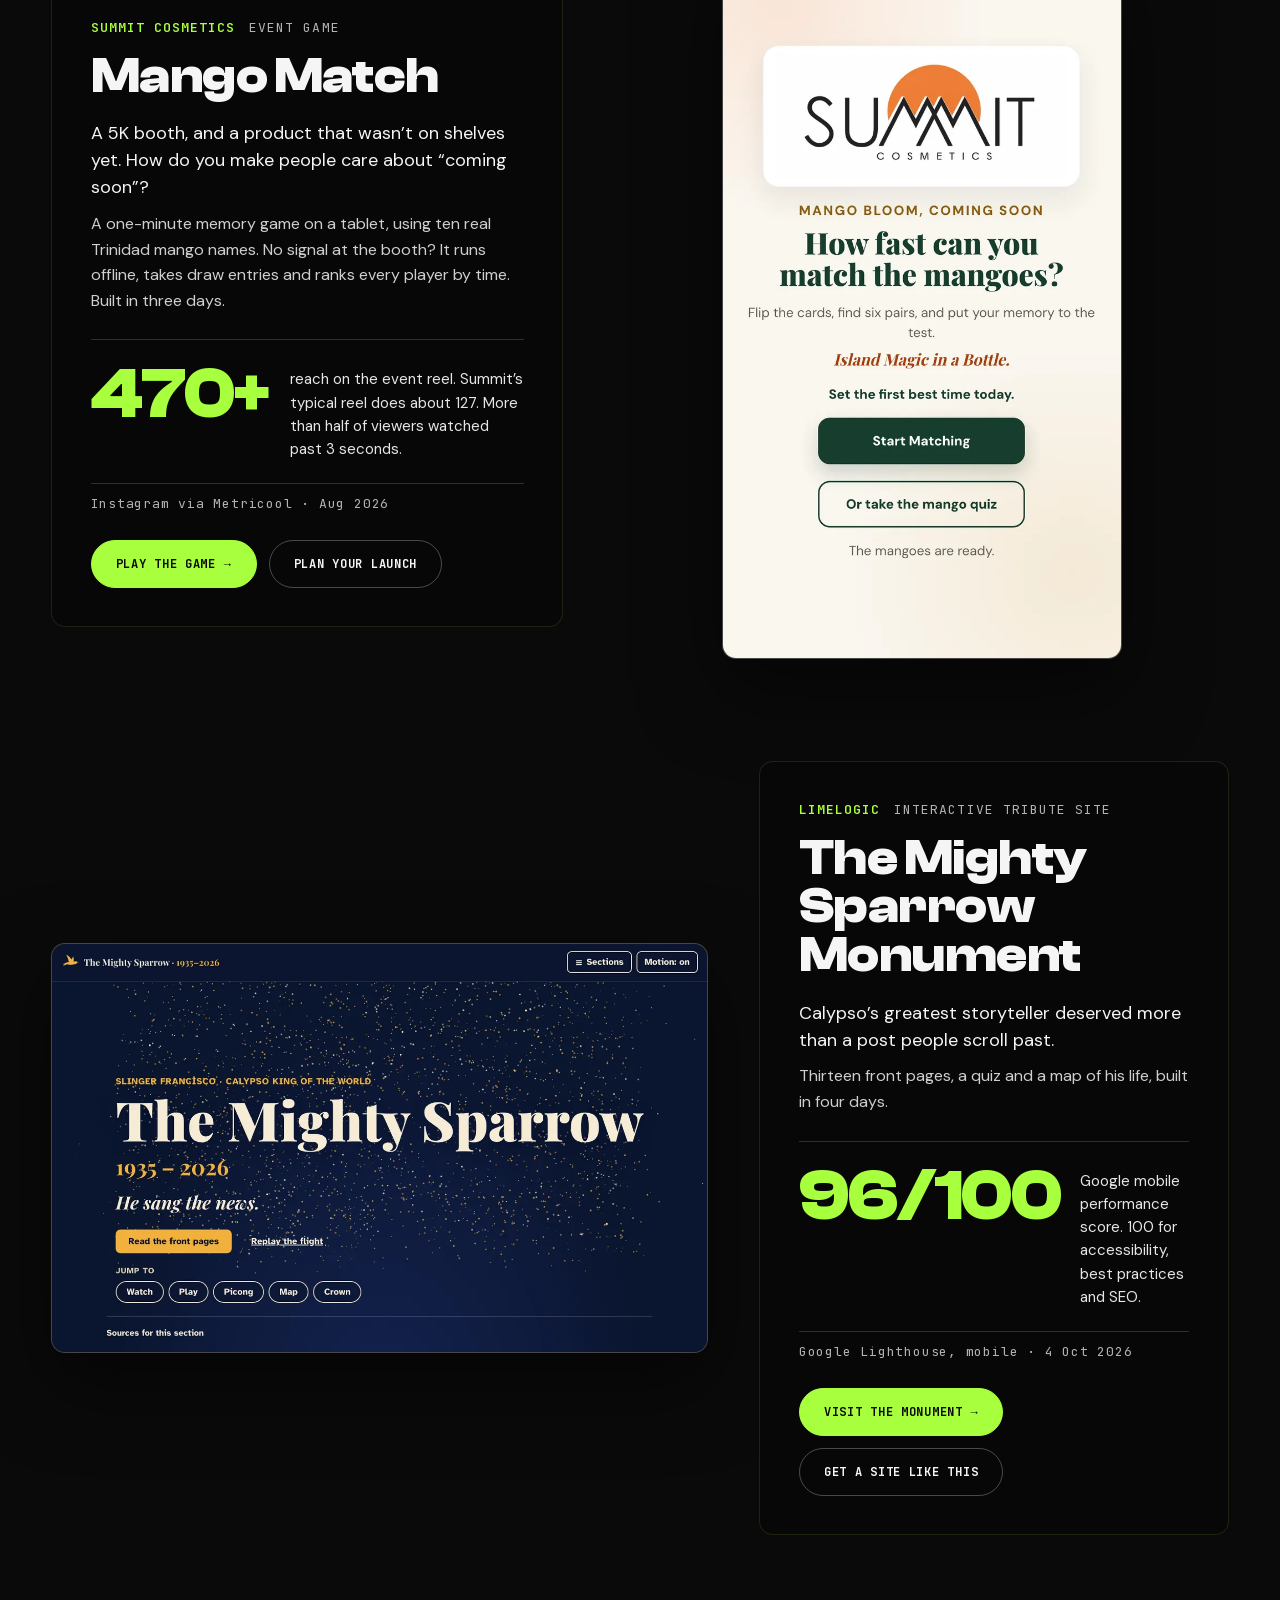
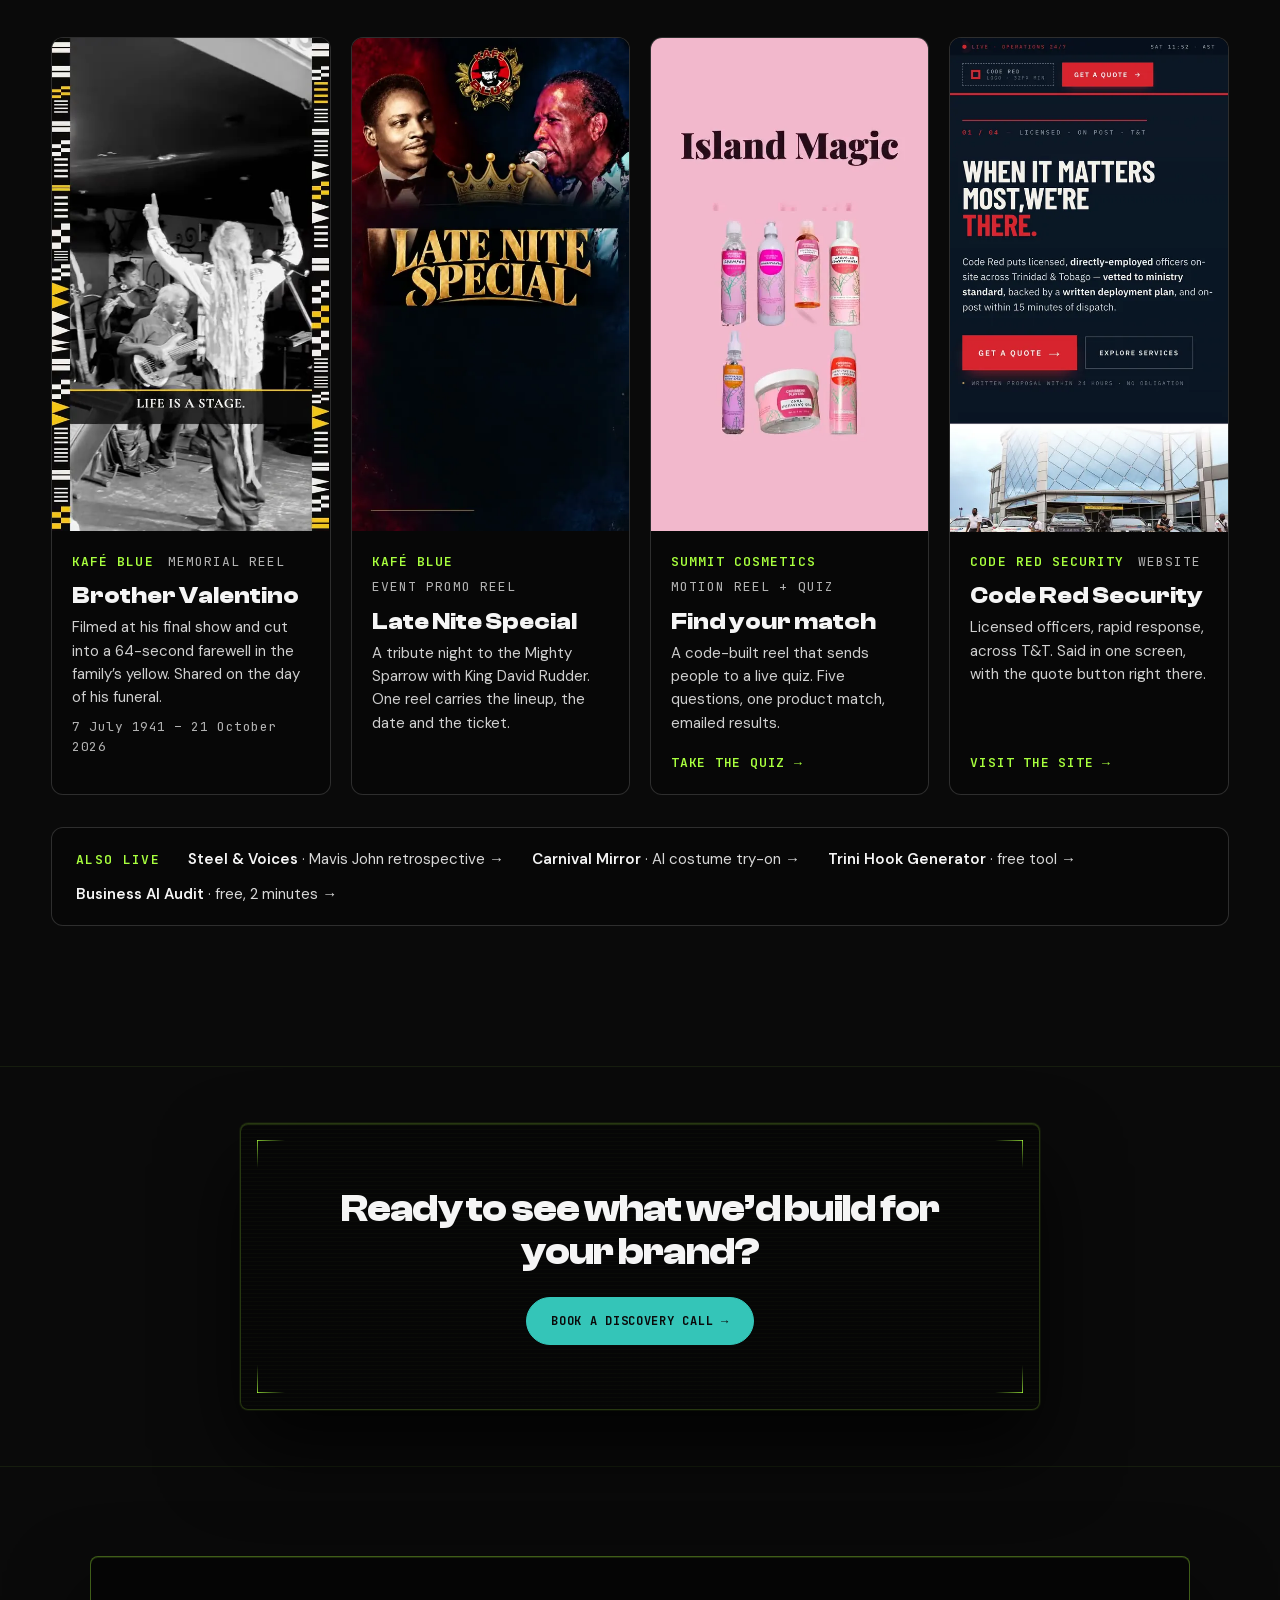
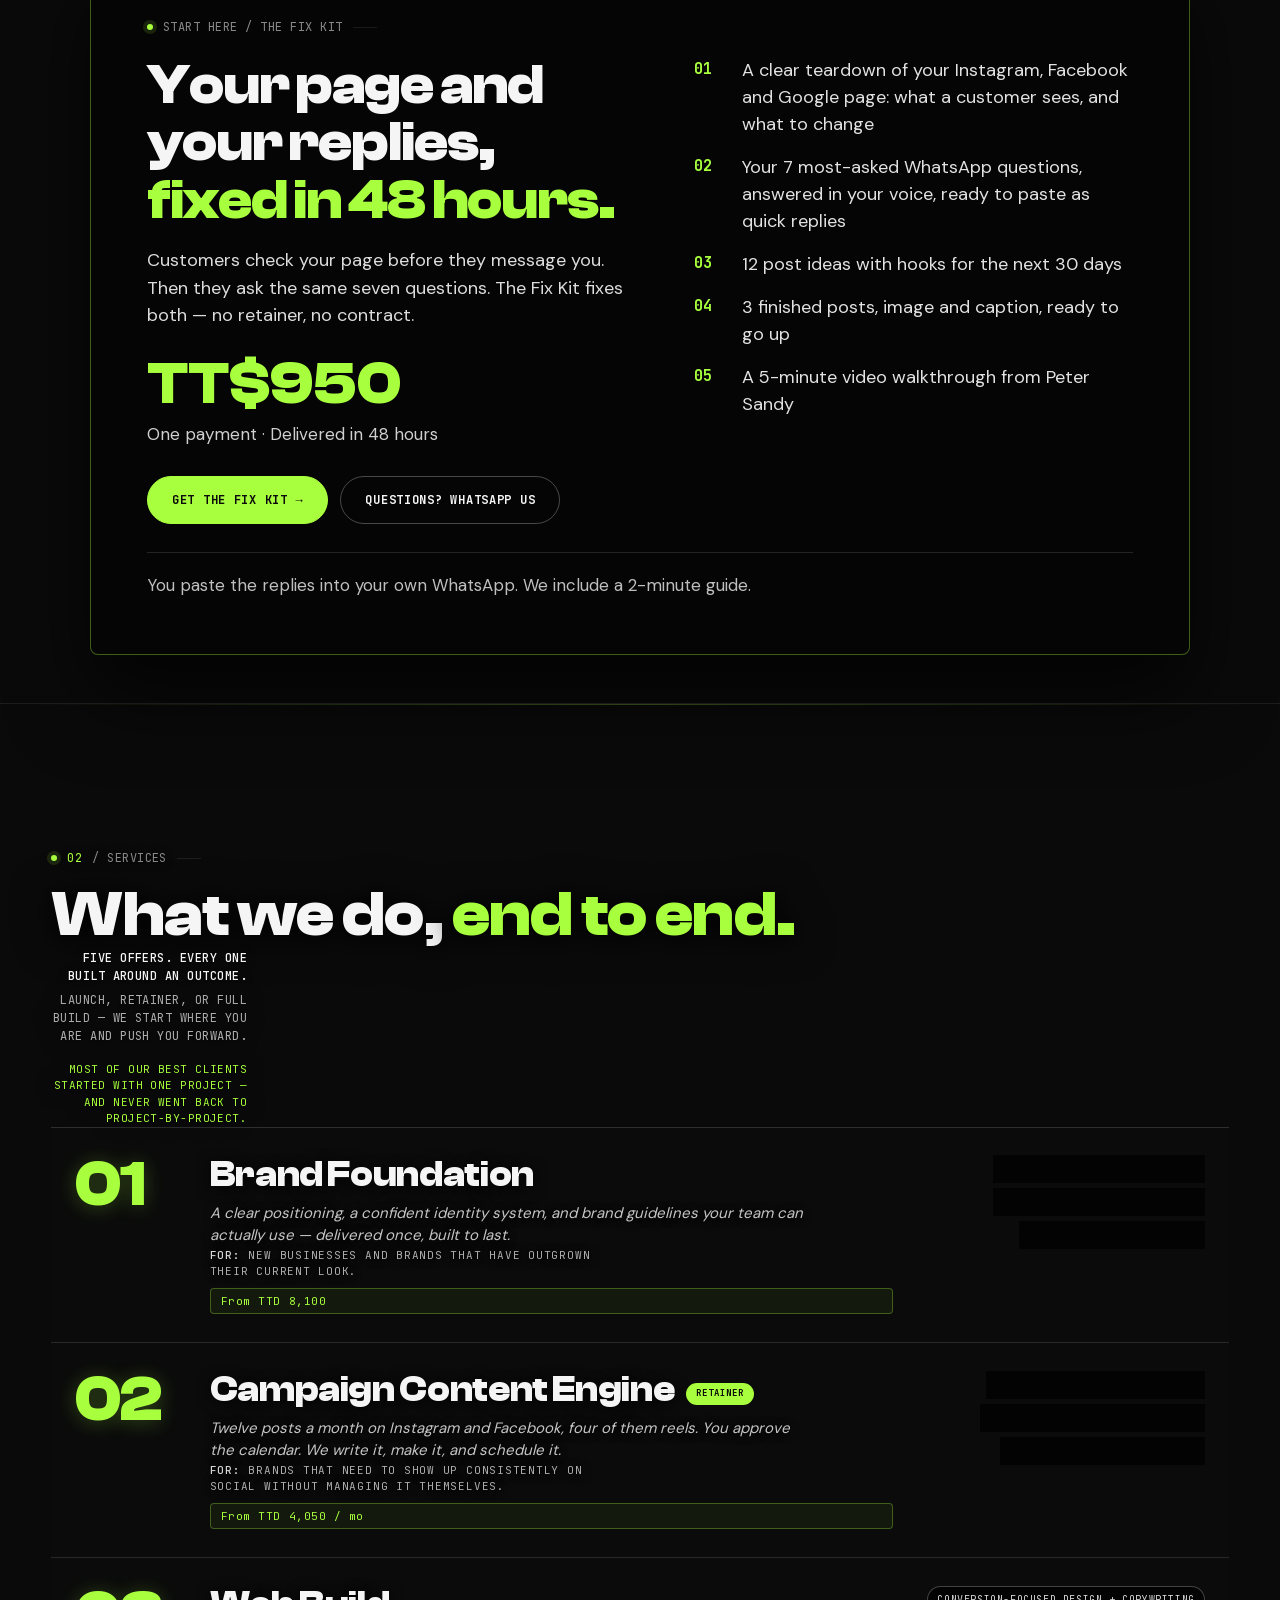
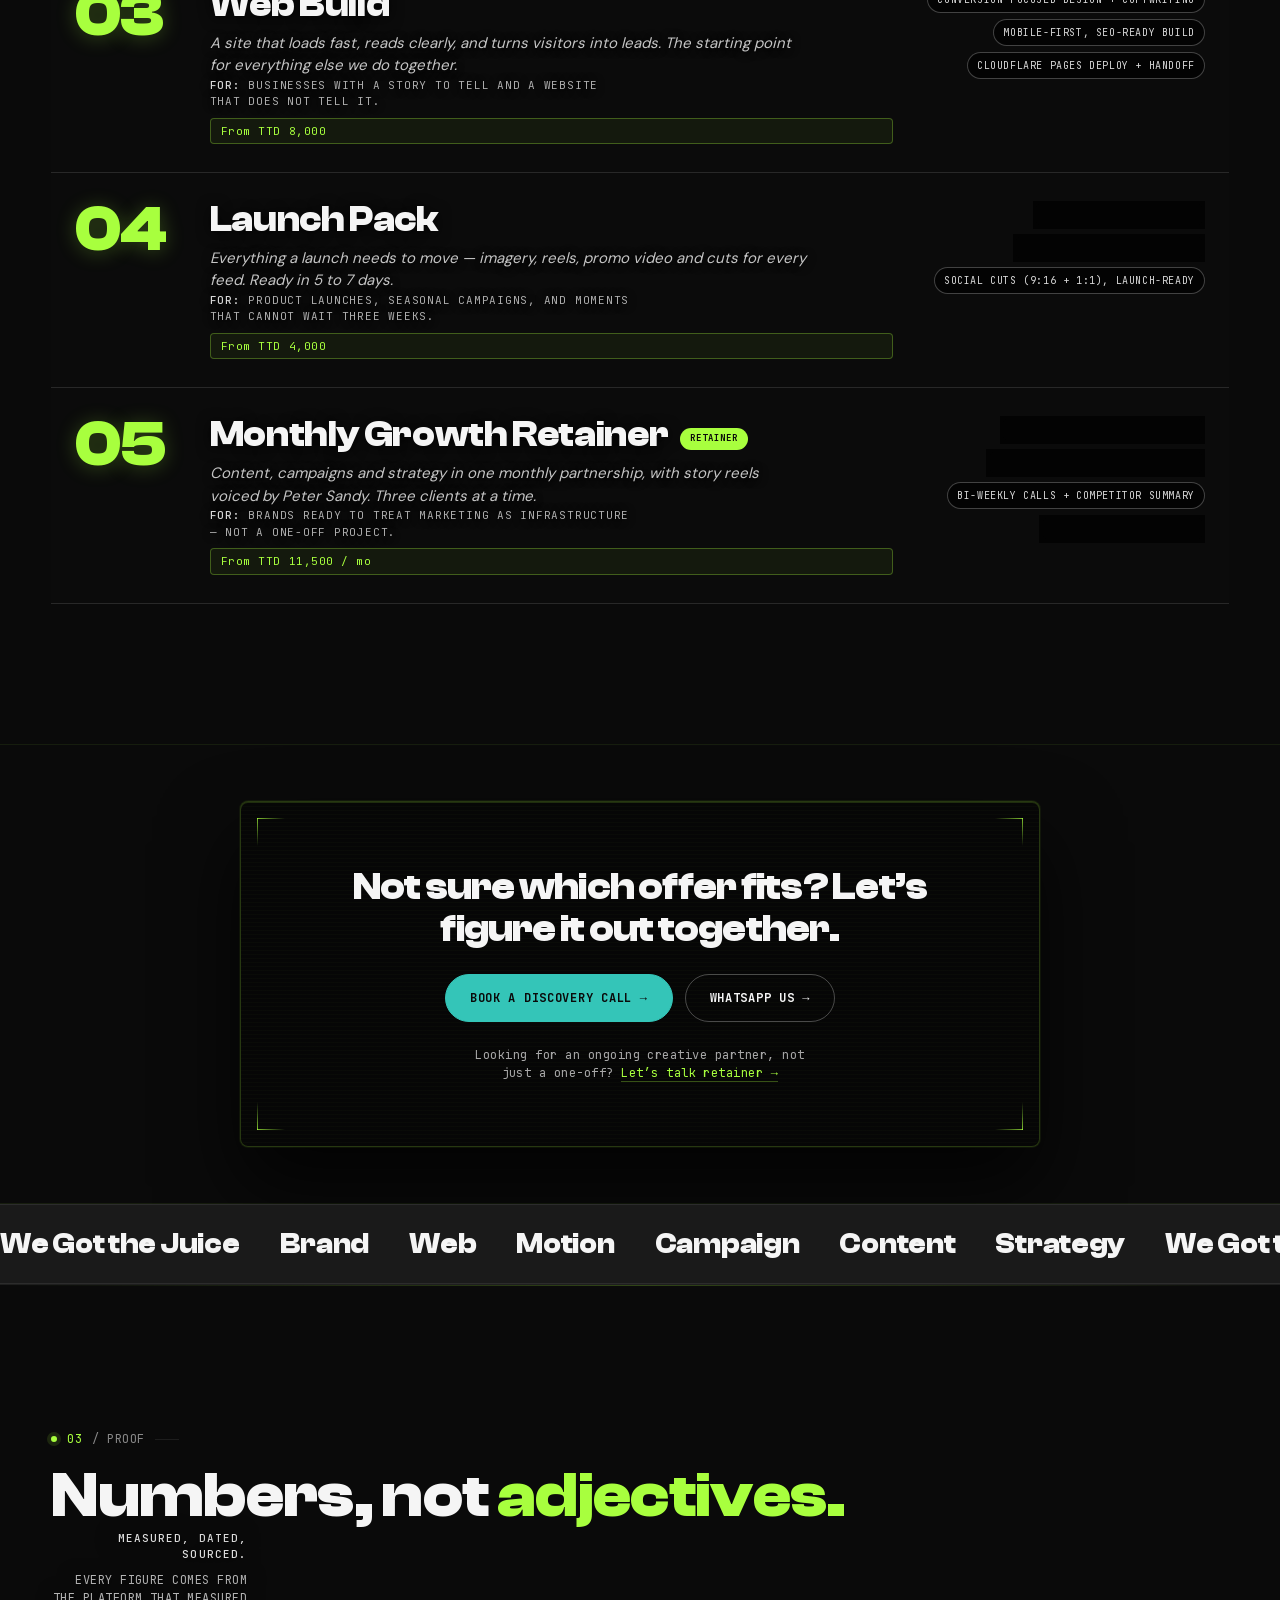
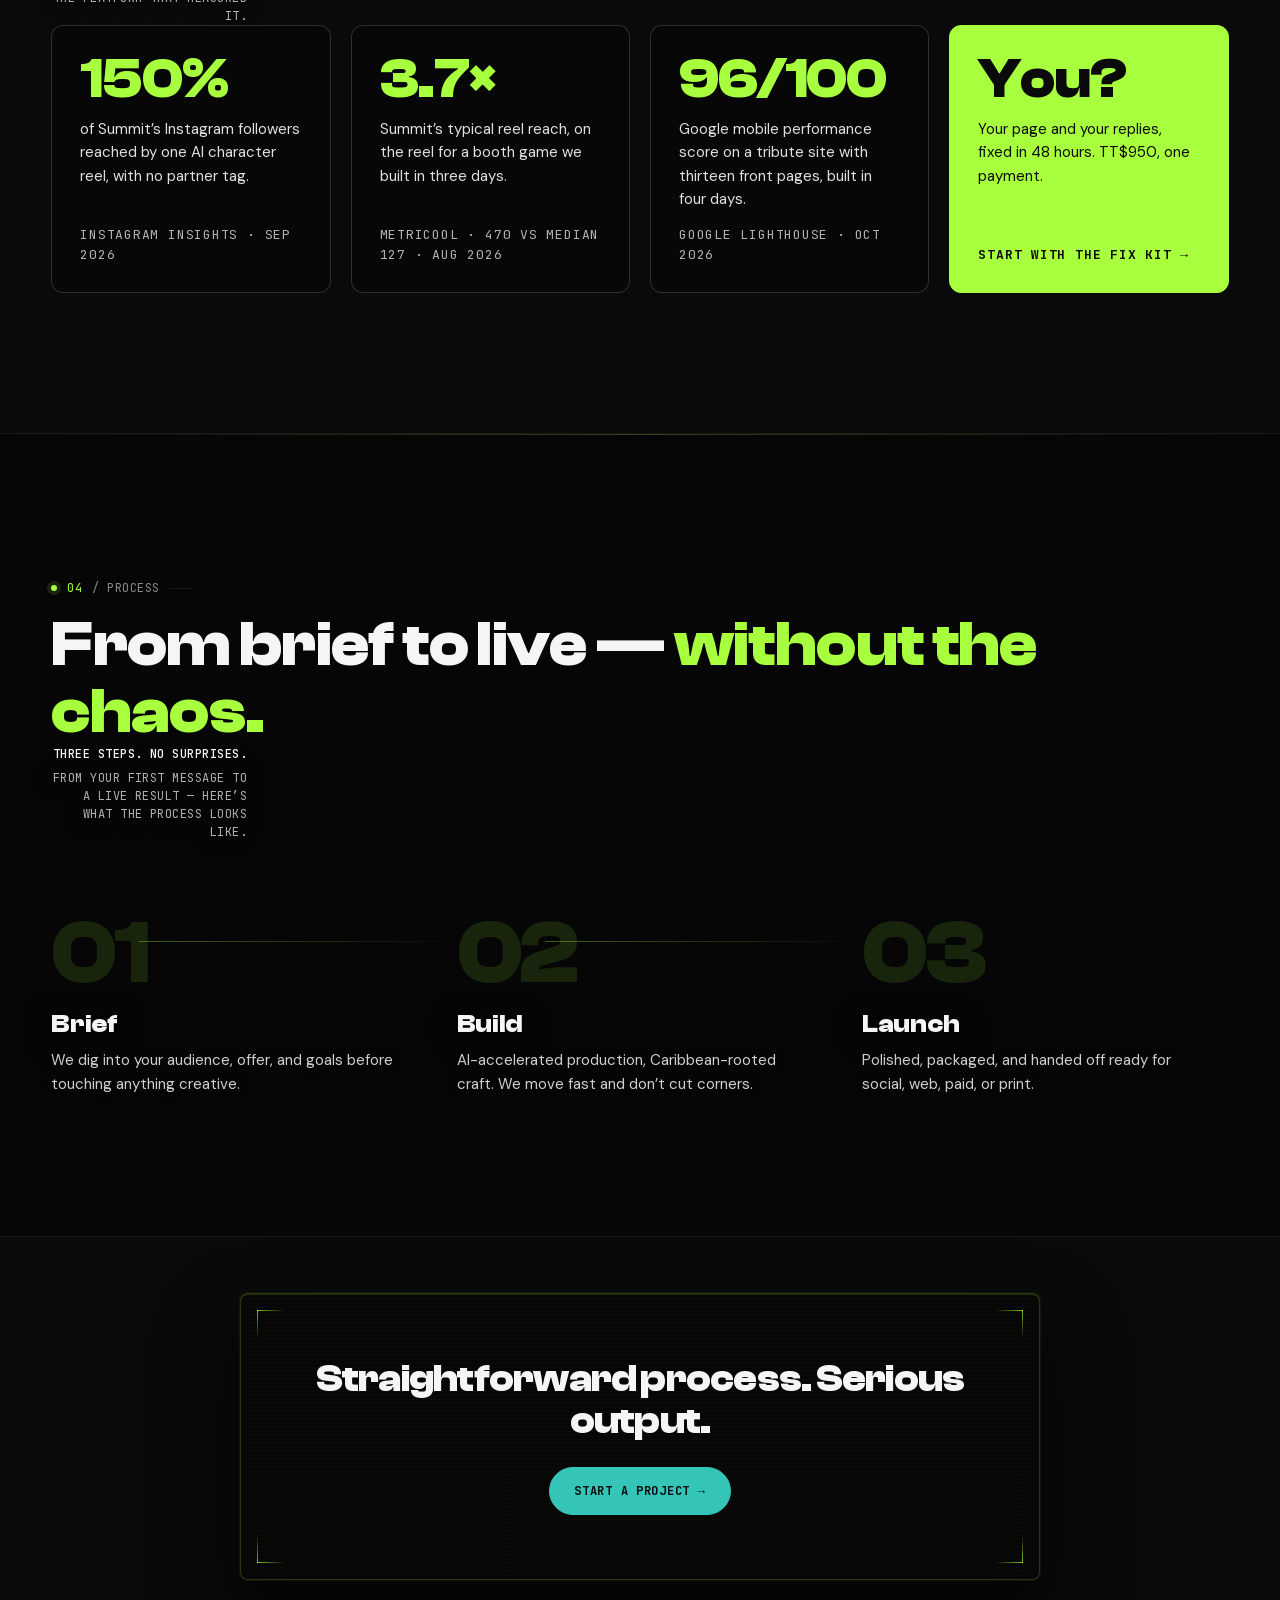
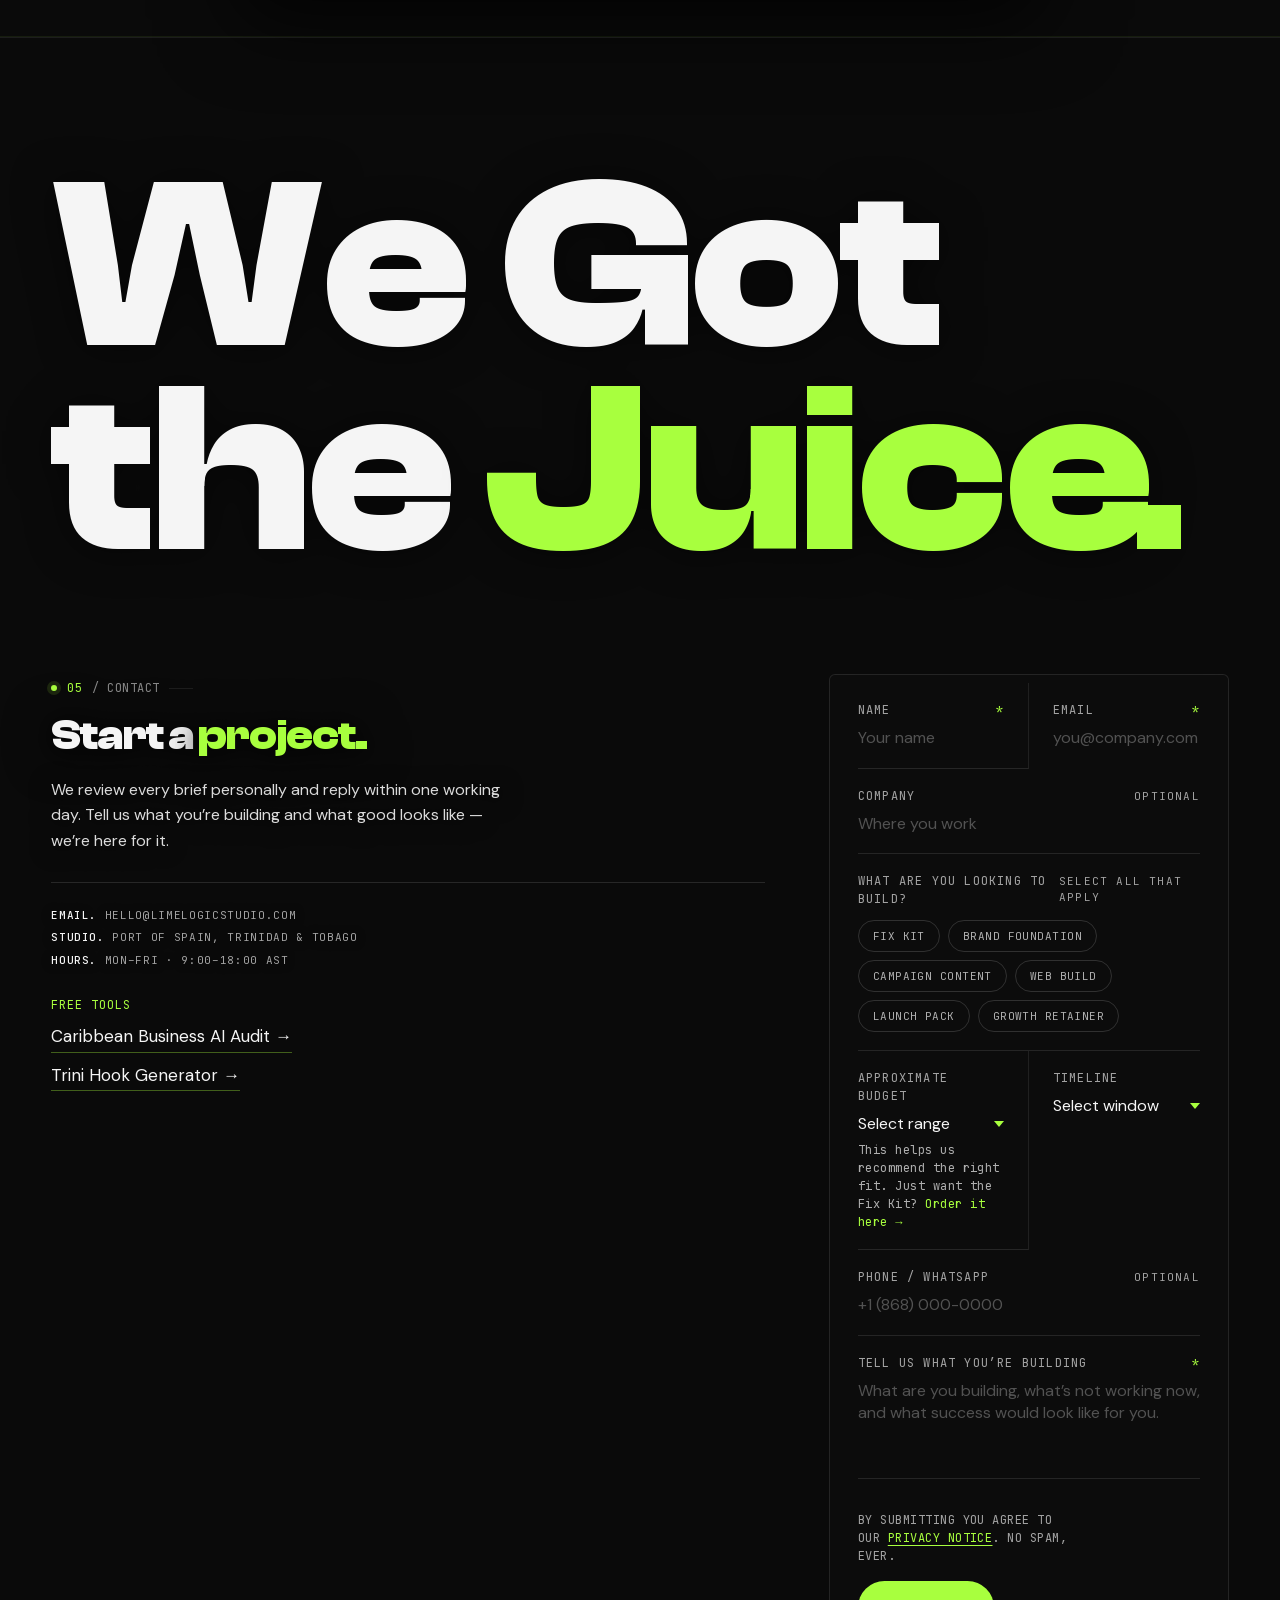
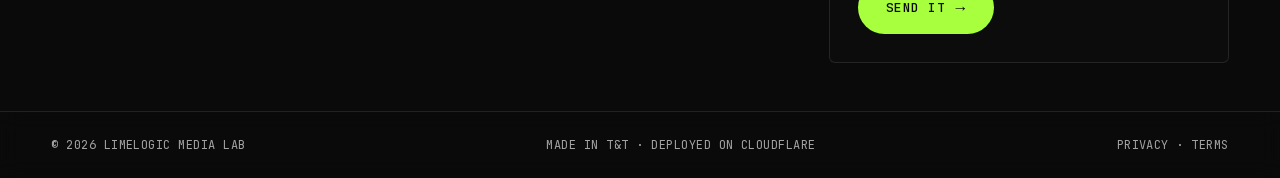
==== commit c28e50e5: "Portfolio: Proof Wall replaces name list + spec brands - Work section: 3 case rows (The Shell, Mango" ====
--- a/index.html
+++ b/index.html
@@ -42,7 +42,7 @@
 <link rel="preload" href="assets/fonts/DMSans-Variable.woff2" as="font" type="font/woff2" crossorigin>
 <link rel="preload" href="assets/images/limedroid-hero-1920.webp" as="image" type="image/webp" media="(min-width:881px)">
 <link rel="preload" href="assets/images/limedroid-hero-1280.webp" as="image" type="image/webp" media="(max-width:880px)">
-<link rel="stylesheet" href="css/style.css?v=20261029" />
+<link rel="stylesheet" href="css/style.css?v=20261031" />
 <!-- ANALYTICS — none in this file, deliberately. Cloudflare Web Analytics is
      enabled on the Pages project and Cloudflare injects its own beacon at the
      edge, so there is no snippet to maintain here and nothing to keep in sync.
@@ -181,14 +181,150 @@
           <h2 class="h-section">Work that <span style="color:var(--lime)">moves.</span></h2>
         </div>
         <div class="right">
-          <div class="subhead-caps">Real builds. Concept systems. Campaign-ready thinking.</div>
-          <div style="margin-top:8px">Real briefs, real clients, and the concept systems that show where we&#8217;re heading.</div>
-        </div>
-      </div>
-      <!-- PORTFOLIO_DATA — real project assets + updated card data drops in next pass -->
-      <div class="port-index" id="portIndex">
-        <div id="portfolioSections"><noscript><p style="color:var(--muted);padding:24px 0">Please enable JavaScript to view selected work.</p></noscript></div>
-        <div class="pi-card" id="piCard"></div>
+          <div class="subhead-caps">Real clients. Real numbers.</div>
+          <div style="margin-top:8px">Everything here is live or posted. Watch it, try it, then ask us for yours.</div>
+        </div>
+      </div>
+
+      <!-- PROOF_WALL — every stat traces to a source; see docs/portfolio-audit-2026-10-31.md -->
+      <div class="cases">
+
+        <article class="case reveal">
+          <div class="case-media tall">
+            <video class="work-reel" muted loop playsinline preload="none"
+              poster="assets/work/summit-shell-v1-poster.webp"
+              data-src="assets/work/summit-shell-v1.mp4"
+              aria-label="AI character reel: a woman's hair is a cracked porcelain shell; she breaks it off and her curls spring back soft."></video>
+          </div>
+          <div class="case-body">
+            <div class="case-meta"><span class="case-client">Summit Cosmetics</span><span>AI character reel</span></div>
+            <h3 class="case-title">The Shell</h3>
+            <p class="case-problem">Dry-season hair is a story every Trini knows. Summit needed a reel people would stop scrolling for.</p>
+            <p class="case-build">One character. One porcelain shell. One crack. Thirteen seconds.</p>
+            <div class="case-stat">
+              <span class="case-num">150%</span>
+              <span class="case-num-label">of Summit&#8217;s Instagram followers reached by one reel, with no partner tag. 64.6% watched past the first 3 seconds.</span>
+            </div>
+            <p class="case-source">Instagram Insights &#183; posted 25 Sep 2026</p>
+            <div class="case-ctas">
+              <a class="btn btn-lime" href="#services">Get reels like this &#8594;</a>
+            </div>
+          </div>
+        </article>
+
+        <article class="case case--flip reveal">
+          <div class="case-media tall">
+            <img src="assets/work/mango-match-v1.webp" width="720" height="1280" loading="lazy"
+              alt="Mango Match start screen: Summit logo, Mango Bloom coming soon, How fast can you match the mangoes?" />
+          </div>
+          <div class="case-body">
+            <div class="case-meta"><span class="case-client">Summit Cosmetics</span><span>Event game</span></div>
+            <h3 class="case-title">Mango Match</h3>
+            <p class="case-problem">A 5K booth, and a product that wasn&#8217;t on shelves yet. How do you make people care about &#8220;coming soon&#8221;?</p>
+            <p class="case-build">A one-minute memory game on a tablet, using ten real Trinidad mango names. No signal at the booth? It runs offline, takes draw entries and ranks every player by time. Built in three days.</p>
+            <div class="case-stat">
+              <span class="case-num">470+</span>
+              <span class="case-num-label">reach on the event reel. Summit&#8217;s typical reel does about 127. More than half of viewers watched past 3 seconds.</span>
+            </div>
+            <p class="case-source">Instagram via Metricool &#183; Aug 2026</p>
+            <div class="case-ctas">
+              <a class="btn btn-lime" href="https://summit-mango-game.pages.dev" target="_blank" rel="noopener">Play the game &#8594;</a>
+              <a class="btn btn-ghost" href="#services">Plan your launch</a>
+            </div>
+          </div>
+        </article>
+
+        <article class="case case--wide reveal">
+          <div class="case-media wide">
+            <img src="assets/work/sparrow-monument-v1.webp" width="1280" height="800" loading="lazy"
+              alt="The Mighty Sparrow monument site: 1935 to 2026, He sang the news, with links to Watch, Play, Picong, Map and Crown." />
+          </div>
+          <div class="case-body">
+            <div class="case-meta"><span class="case-client">LimeLogic</span><span>Interactive tribute site</span></div>
+            <h3 class="case-title">The Mighty Sparrow Monument</h3>
+            <p class="case-problem">Calypso&#8217;s greatest storyteller deserved more than a post people scroll past.</p>
+            <p class="case-build">Thirteen front pages, a quiz and a map of his life, built in four days.</p>
+            <div class="case-stat">
+              <span class="case-num">96/100</span>
+              <span class="case-num-label">Google mobile performance score. 100 for accessibility, best practices and SEO.</span>
+            </div>
+            <p class="case-source">Google Lighthouse, mobile &#183; 4 Oct 2026</p>
+            <div class="case-ctas">
+              <a class="btn btn-lime" href="https://sparrow-monument.pages.dev" target="_blank" rel="noopener">Visit the monument &#8594;</a>
+              <a class="btn btn-ghost" href="#services">Get a site like this</a>
+            </div>
+          </div>
+        </article>
+
+      </div>
+
+      <div class="work-grid">
+
+        <article class="work-tile reveal">
+          <div class="work-tile-media tall">
+            <video class="work-reel" muted loop playsinline preload="none"
+              poster="assets/work/valentino-v1-poster.webp"
+              data-src="assets/work/valentino-v1.mp4"
+              aria-label="Black-and-white memorial reel framed in kente panels: Brother Valentino on stage at Kafé Blue, captioned Life is a stage."></video>
+          </div>
+          <div class="work-tile-body">
+            <div class="case-meta"><span class="case-client">Kafé Blue</span><span>Memorial reel</span></div>
+            <h3>Brother Valentino</h3>
+            <p>Filmed at his final show and cut into a 64-second farewell in the family&#8217;s yellow. Shared on the day of his funeral.</p>
+            <p class="work-tile-note">7 July 1941 &#8211; 21 October 2026</p>
+          </div>
+        </article>
+
+        <article class="work-tile reveal">
+          <div class="work-tile-media tall">
+            <video class="work-reel" muted loop playsinline preload="none"
+              poster="assets/work/late-nite-v1-poster.webp"
+              data-src="assets/work/late-nite-v1.mp4"
+              aria-label="Gold and red event reel: A musical tribute to a legend, the Mighty Sparrow and King David Rudder, Late Nite Special at Kafé Blue."></video>
+          </div>
+          <div class="work-tile-body">
+            <div class="case-meta"><span class="case-client">Kafé Blue</span><span>Event promo reel</span></div>
+            <h3>Late Nite Special</h3>
+            <p>A tribute night to the Mighty Sparrow with King David Rudder. One reel carries the lineup, the date and the ticket.</p>
+          </div>
+        </article>
+
+        <article class="work-tile reveal">
+          <div class="work-tile-media tall">
+            <video class="work-reel" muted loop playsinline preload="none"
+              poster="assets/work/summit-cp-v1-poster.webp"
+              data-src="assets/work/summit-cp-v1.mp4"
+              aria-label="Pink motion reel: hair match quiz questions, a Curl Defining Gel match, Island Magic in a Bottle, Summit logo."></video>
+          </div>
+          <div class="work-tile-body">
+            <div class="case-meta"><span class="case-client">Summit Cosmetics</span><span>Motion reel + quiz</span></div>
+            <h3>Find your match</h3>
+            <p>A code-built reel that sends people to a live quiz. Five questions, one product match, emailed results.</p>
+            <a class="work-tile-link" href="https://summit-hair-quiz.pages.dev" target="_blank" rel="noopener">Take the quiz &#8594;</a>
+          </div>
+        </article>
+
+        <article class="work-tile reveal">
+          <div class="work-tile-media tall">
+            <img src="assets/work/code-red-mobile-v1.webp" width="540" height="960" loading="lazy"
+              alt="Code Red Security homepage on a phone: When it matters most, we're there, with a red Get a Quote button." />
+          </div>
+          <div class="work-tile-body">
+            <div class="case-meta"><span class="case-client">Code Red Security</span><span>Website</span></div>
+            <h3>Code Red Security</h3>
+            <p>Licensed officers, rapid response, across T&amp;T. Said in one screen, with the quote button right there.</p>
+            <a class="work-tile-link" href="https://coderedtt.com" target="_blank" rel="noopener">Visit the site &#8594;</a>
+          </div>
+        </article>
+
+      </div>
+
+      <div class="also-live reveal">
+        <span class="also-live-label">Also live</span>
+        <a href="https://steel-and-voices-mavis-john.vercel.app" target="_blank" rel="noopener"><b>Steel &amp; Voices</b> &#183; Mavis John retrospective &#8594;</a>
+        <a href="https://carnival-mirror.pages.dev" target="_blank" rel="noopener"><b>Carnival Mirror</b> &#183; AI costume try-on &#8594;</a>
+        <a href="https://hooks.limelogicstudio.com" target="_blank" rel="noopener"><b>Trini Hook Generator</b> &#183; free tool &#8594;</a>
+        <a href="https://limelogic-ai-audit.pages.dev" target="_blank" rel="noopener"><b>Business AI Audit</b> &#183; free, 2 minutes &#8594;</a>
       </div>
     </div>
   </section>
@@ -276,7 +412,7 @@
     </div>
   </div>
 
-  <!-- TESTIMONIALS_SCAFFOLD — real testimonials replacing proof-in-progress when collected -->
+  <!-- PROOF — measured numbers only, each with its source. Client quotes slot in above .proof-stats when collected. -->
   <section class="s" id="proof">
     <div class="wrap">
       <div class="sec-head">
@@ -287,14 +423,35 @@
             <span>/ PROOF</span>
             <span class="rule"></span>
           </div>
-          <h2 class="h-section">In other <span style="color:var(--lime)">people&#8217;s words.</span></h2>
+          <h2 class="h-section">Numbers, not <span style="color:var(--lime)">adjectives.</span></h2>
         </div>
         <div class="right">
-          <div class="subhead-caps">Proof in progress.</div>
-          <div style="margin-top:8px">Real client testimonials are being collected now. Until they land, here&#8217;s what drives every project.</div>
-        </div>
-      </div>
-      <div class="tst-editorial" id="tstEditorial"></div>
+          <div class="subhead-caps">Measured, dated, sourced.</div>
+          <div style="margin-top:8px">Every figure comes from the platform that measured it.</div>
+        </div>
+      </div>
+      <div class="proof-stats">
+        <div class="proof-stat reveal">
+          <span class="proof-stat-num">150%</span>
+          <p>of Summit&#8217;s Instagram followers reached by one AI character reel, with no partner tag.</p>
+          <span class="proof-stat-src">Instagram Insights &#183; Sep 2026</span>
+        </div>
+        <div class="proof-stat reveal">
+          <span class="proof-stat-num">3.7&#215;</span>
+          <p>Summit&#8217;s typical reel reach, on the reel for a booth game we built in three days.</p>
+          <span class="proof-stat-src">Metricool &#183; 470 vs median 127 &#183; Aug 2026</span>
+        </div>
+        <div class="proof-stat reveal">
+          <span class="proof-stat-num">96/100</span>
+          <p>Google mobile performance score on a tribute site with thirteen front pages, built in four days.</p>
+          <span class="proof-stat-src">Google Lighthouse &#183; Oct 2026</span>
+        </div>
+        <a class="proof-stat proof-stat--cta reveal" href="https://start.limelogicstudio.com/fix" target="_blank" rel="noopener">
+          <span class="proof-stat-num">You?</span>
+          <p>Your page and your replies, fixed in 48 hours. TT$950, one payment.</p>
+          <span class="proof-stat-src">Start with the Fix Kit &#8594;</span>
+        </a>
+      </div>
     </div>
   </section>
 
@@ -370,7 +527,7 @@
         <div class="free-tools">
           <span class="free-tools-label">Free tools</span>
           <a href="https://limelogic-ai-audit.pages.dev" target="_blank" rel="noopener">Caribbean Business AI Audit &#8594;</a>
-          <a href="https://limelogic-hook-generator.pages.dev" target="_blank" rel="noopener">Trini Hook Generator &#8594;</a>
+          <a href="https://hooks.limelogicstudio.com" target="_blank" rel="noopener">Trini Hook Generator &#8594;</a>
         </div>
       </div>
 
@@ -573,7 +730,7 @@
 })();
 </script>
 
-<script src="js/main.js?v=20261029"></script>
+<script src="js/main.js?v=20261031"></script>
 
 <!-- Mobile menu — direct child of body so position:fixed;inset:0 always means full viewport.
      Must NOT be inside .nav: nav has backdrop-filter which creates a containing block in
--- a/css/style.css
+++ b/css/style.css
@@ -62,7 +62,7 @@
 .skip-link{position:absolute;left:-9999px;top:0;z-index:2000;background:var(--lime);color:#0A0A0A;
   padding:10px 16px;font-family:var(--f-mono);font-size:12px;letter-spacing:.06em;text-transform:uppercase}
 .skip-link:focus{left:0}
-.port-index li:focus-visible,.cf-chip:focus-visible,.skip-link:focus-visible{outline:2px solid var(--lime);outline-offset:3px}
+.work-tile-link:focus-visible,.also-live a:focus-visible,.cf-chip:focus-visible,.skip-link:focus-visible{outline:2px solid var(--lime);outline-offset:3px}
 .nav .nav-links a:focus-visible,.hamburger:focus-visible,.mobile-menu li a:focus-visible,.footer .legal a:focus-visible,.contact-lede .meta a:focus-visible{outline:2px solid var(--lime);outline-offset:3px}
 #work:focus{outline:none}
 
@@ -403,7 +403,8 @@
    ───────────────────────────────────────────────────────────────────────── */
 @media (max-width:720px){
   #work .sec-head,
-  #services .sec-head{
+  #services .sec-head,
+  #proof .sec-head{
     background:rgba(8,8,8,0.86);
     border-radius:8px;
     padding:24px 20px;
@@ -416,152 +417,6 @@
 }
 
 
-/* Index — numbered list, rich hover card with project info */
-.port-index{position:relative}
-.port-index ol{list-style:none;margin:0;padding:0;
-  border-top:1px solid var(--hair-strong)}
-.port-index li{position:relative;border-bottom:1px solid var(--hair-strong);
-  display:grid;grid-template-columns:60px 1fr auto auto;gap:20px;
-  align-items:center;padding:22px 0;
-  transition:padding .3s ease, opacity .3s ease, background .3s ease;
-  cursor:pointer}
-.port-index ol.has-hover li{opacity:0.4}
-.port-index ol.has-hover li.is-hover{opacity:1;padding-left:24px;
-  background:linear-gradient(90deg, rgba(168,255,62,0.06), transparent 60%)}
-.port-index ol.has-hover li.is-hover::before{content:'';position:absolute;
-  left:0;top:50%;width:8px;height:8px;background:var(--lime);
-  border-radius:50%;transform:translateY(-50%);
-  box-shadow:0 0 0 4px rgba(168,255,62,0.18)}
-.port-index li .num{font-family:var(--f-mono);font-size:12px;color:rgba(245,245,245,0.65);
-  letter-spacing:.04em;transition:color .25s;
-  text-shadow:0 1px 8px rgba(0,0,0,0.9)}
-.port-index li.is-hover .num{color:var(--lime)}
-.port-index li .name{font-family:var(--f-display);font-weight:700;
-  font-size:clamp(24px,3.2vw,42px);line-height:1;letter-spacing:-0.02em;
-  display:flex;align-items:center;gap:14px;
-  transition:color .25s, transform .3s;
-  text-shadow:0 2px 14px rgba(0,0,0,0.8)}
-.port-index li.is-hover .name{color:var(--lime)}
-.port-index li .name b{color:var(--lime);margin-right:0;font-weight:700;
-  font-size:0.5em;line-height:1;
-  display:inline-flex;align-items:center;justify-content:center}
-/* scope-x — dark badge: matches services deliverable pill treatment */
-.port-index li .scope-x{font-family:var(--f-mono);font-size:11px;
-  color:rgba(245,245,245,0.82);
-  letter-spacing:.04em;text-transform:uppercase;text-align:right;min-width:180px;
-  background:rgba(6,6,6,0.65);padding:5px 12px;border-radius:4px;
-  border:1px solid rgba(245,245,245,0.12)}
-.port-index li .arrow{font-family:var(--f-mono);font-size:20px;color:rgba(245,245,245,0.55);
-  width:32px;text-align:right;transition:transform .3s, color .25s;
-  text-shadow:0 1px 6px rgba(0,0,0,0.9)}
-.port-index li.is-hover .arrow{transform:translateX(8px);color:var(--lime)}
-@media (max-width:760px){
-  .port-index li{grid-template-columns:40px 1fr auto;padding:16px 0}
-  .port-index li .scope-x{display:none}
-}
-
-/* Inline expansion panel — shown on tap (touch devices only) */
-.port-index .pi-inline{grid-column:1/-1;
-  margin-top:0;padding:0 18px;border-radius:6px;
-  background:rgba(15,15,15,0.7);
-  border:1px solid transparent;
-  flex-direction:row;gap:18px;
-  display:flex;
-  max-height:0;opacity:0;overflow:hidden;
-  transition:max-height .35s cubic-bezier(0.2,0.8,0.2,1),
-             opacity .25s ease,
-             margin-top .35s ease,
-             padding .35s ease,
-             border-color .25s ease;
-  pointer-events:none}
-.port-index li.is-expanded .pi-inline{
-  max-height:600px;opacity:1;
-  margin-top:18px;padding:18px;
-  border-color:rgba(168,255,62,0.25);
-  pointer-events:auto}
-.port-index li.is-expanded{padding-bottom:22px}
-.port-index .pi-inline-art{flex-shrink:0;width:42%;max-width:200px;
-  aspect-ratio:4/3;border-radius:4px;overflow:hidden;position:relative}
-.port-index .pi-inline-body{flex:1;min-width:0}
-@media (max-width:520px){
-  .port-index .pi-inline{flex-direction:column}
-  .port-index .pi-inline-art{width:100%;max-width:none}
-}
-
-/* Cursor-follow hover card — desktop only */
-.port-index .pi-card{position:fixed;width:380px;max-width:42vw;
-  pointer-events:none;border-radius:6px;overflow:hidden;
-  background:rgba(15,15,15,0.86);
-  backdrop-filter:blur(20px) saturate(120%);
-  -webkit-backdrop-filter:blur(20px) saturate(120%);
-  border:1px solid rgba(168,255,62,0.25);
-  box-shadow:0 24px 60px rgba(0,0,0,0.55), 0 0 0 1px rgba(0,0,0,0.4);
-  opacity:0;transform:translate(20px,20px) scale(.96);
-  transition:opacity .18s ease, transform .25s cubic-bezier(.2,.8,.25,1);
-  z-index:50}
-.port-index .pi-card.on{opacity:1;transform:translate(20px,20px) scale(1)}
-.port-index .pi-card.flip-x{transform:translate(calc(-100% - 20px),20px) scale(.96)}
-.port-index .pi-card.flip-x.on{transform:translate(calc(-100% - 20px),20px) scale(1)}
-.port-index .pi-card.flip-y{transform:translate(20px,calc(-100% - 20px)) scale(.96)}
-.port-index .pi-card.flip-y.on{transform:translate(20px,calc(-100% - 20px)) scale(1)}
-.port-index .pi-card.flip-x.flip-y{transform:translate(calc(-100% - 20px),calc(-100% - 20px)) scale(.96)}
-.port-index .pi-card.flip-x.flip-y.on{transform:translate(calc(-100% - 20px),calc(-100% - 20px)) scale(1)}
-
-.port-index .pi-card-art{position:relative;width:100%;aspect-ratio:16/10;
-  overflow:hidden;border-bottom:1px solid rgba(255,255,255,0.08)}
-.port-index .pi-card-body{padding:18px 20px 20px}
-
-/* Shared meta/tag/scope styles (inline + card) */
-.port-index .pi-meta{display:flex;justify-content:space-between;align-items:center;
-  font-family:var(--f-mono);font-size:10px;letter-spacing:.06em;
-  text-transform:uppercase;color:var(--muted);margin-bottom:10px}
-.port-index .pi-tag{padding:4px 8px;border-radius:3px;
-  background:rgba(255,255,255,0.08);color:rgba(245,245,245,0.85);
-  font-weight:500;letter-spacing:.08em}
-.port-index .pi-tag.real{background:var(--lime);color:#0A0A0A;font-weight:600}
-.port-index h3{font-family:var(--f-display);font-weight:700;
-  font-size:22px;line-height:1.1;letter-spacing:-0.01em;margin:0 0 8px}
-.port-index .pi-inline h4{font-size:20px}
-.port-index .pi-card p,.port-index .pi-inline p{margin:0 0 12px;color:#cfcfcf;
-  font-size:13px;line-height:1.5;max-width:48ch}
-.port-index .pi-scope{display:flex;flex-wrap:wrap;gap:6px;margin-bottom:14px}
-.port-index .pi-scope span{font-family:var(--f-mono);font-size:10px;
-  letter-spacing:.06em;text-transform:uppercase;padding:4px 8px;
-  border:1px solid rgba(255,255,255,0.15);border-radius:999px;
-  color:rgba(245,245,245,0.7)}
-.port-index .pi-cta{display:inline-flex;align-items:center;gap:8px;
-  font-family:var(--f-mono);font-size:11px;color:var(--lime);
-  letter-spacing:.06em;text-transform:uppercase;font-weight:500;
-  padding-top:12px;border-top:1px solid rgba(255,255,255,0.08);width:100%}
-.port-index .pi-cta span{transition:transform .25s}
-.port-index .pi-card.on .pi-cta span{animation:cta-bounce 1.6s ease-in-out infinite}
-@keyframes cta-bounce{
-  0%,100%{transform:translateX(0)}
-  50%{transform:translateX(4px)}
-}
-
-/* Touch devices — hide cursor card, rely on inline expansion */
-@media (hover:none){
-  .port-index .pi-card{display:none!important}
-  .port-index ol.has-hover li{opacity:1}
-  .port-index ol.has-hover li.is-hover{padding-left:0;background:transparent}
-  .port-index ol.has-hover li.is-hover::before{display:none}
-}
-
-/* Portfolio 3-section layout */
-.port-section+.port-section{margin-top:48px}
-.port-sec-head{display:flex;align-items:baseline;justify-content:space-between;
-  padding-bottom:14px}
-.port-sec-label{font-family:var(--f-mono);font-size:10px;letter-spacing:.1em;
-  text-transform:uppercase;color:var(--lime);font-weight:600;
-  text-shadow:0 1px 8px rgba(0,0,0,0.9)}
-.port-sec-kicker{font-family:var(--f-body);font-size:12px;
-  color:rgba(245,245,245,0.6);font-style:italic;
-  text-shadow:0 1px 8px rgba(0,0,0,0.9)}
-a.pi-cta{text-decoration:none}
-@media (max-width:760px){
-  .port-section+.port-section{margin-top:36px}
-}
 
 
 /* ─────────────────────────────────────────────────────────────
@@ -629,14 +484,6 @@
 
 
 
-/* ─────────────────────────────────────────────────────────────
-   TESTIMONIALS
-   ───────────────────────────────────────────────────────────── */
-.tst-editorial{position:relative;padding:clamp(40px,6vw,80px) 0}
-.tst-editorial .dots i.on{background:var(--lime)}
-
-
-
 /* Proof section right column — legibility over video: match services sec-head style */
 #proof .sec-head .right .subhead-caps{color:rgba(245,245,245,0.9);
   text-shadow:0 1px 12px rgba(0,0,0,0.95),0 2px 24px rgba(0,0,0,0.7)}
@@ -795,10 +642,6 @@
   /* Portfolio cards — slightly smaller titles, scope wraps */
   .tile .title{font-size:20px}
 
-  /* Index list */
-  .port-index li{padding:16px 0;gap:14px}
-  .port-index li .name{font-size:22px}
-  .port-index .preview{display:none} /* no hover on touch */
 
   /* Services tweaks for touch */
   .svc-numbered .item{padding:20px 16px}
@@ -837,7 +680,6 @@
 @media (hover:none){
   .svc-numbered .item:hover{padding-left:16px;background:rgba(15,15,15,0.45)}
   .tile:hover .art .corner{opacity:0}
-  .port-index .preview{display:none!important}
 }
 
 /* Performance: drop backdrop-filter on small screens — it's expensive
@@ -1054,38 +896,103 @@
 }
 
 /* ─────────────────────────────────────────────────────────────
-   PROOF IN PROGRESS — replaces placeholder testimonials
-   ───────────────────────────────────────────────────────────── */
-.pip-header{margin-bottom:clamp(32px,4vw,56px)}
-.pip-header .pip-kicker{font-family:var(--f-mono);font-size:12px;
-  letter-spacing:.06em;text-transform:uppercase;color:var(--muted);
-  font-style:italic}
-
-.proof-cards{display:grid;grid-template-columns:repeat(3,1fr);gap:20px}
-.proof-card{padding:28px;background:var(--surface);border:1px solid var(--hair);
-  border-radius:6px;display:flex;flex-direction:column;gap:14px;
-  transition:border-color .25s}
-.proof-card:hover{border-color:rgba(168,255,62,0.3)}
-.proof-card .pc-num{font-family:var(--f-mono);font-size:11px;
-  color:var(--lime);letter-spacing:.08em;text-transform:uppercase;font-weight:600}
-.proof-card h3{font-family:var(--f-display);font-weight:700;
-  font-size:clamp(18px,1.8vw,22px);line-height:1.15;letter-spacing:-0.01em;
-  margin:0;color:var(--text)}
-.proof-card p{margin:0;color:#cfcfcf;font-size:14px;line-height:1.6;flex:1}
-.proof-card--featured{background:rgba(168,255,62,0.06);
-  border-color:rgba(168,255,62,0.3)}
-.proof-card--featured h4{color:var(--lime)}
-.pc-link{font-family:var(--f-mono);font-size:11px;color:var(--lime);
-  letter-spacing:.06em;text-transform:uppercase;text-decoration:none;
-  font-weight:500;display:inline-flex;align-items:center;gap:6px;
-  margin-top:auto;padding-top:14px;border-top:1px solid rgba(168,255,62,0.2)}
-.pc-link:hover{gap:10px}
-.pc-link:focus-visible{outline:2px solid var(--lime);outline-offset:3px;border-radius:2px}
-@media (max-width:760px){
-  .proof-cards{grid-template-columns:1fr 1fr}
-}
-@media (max-width:520px){
-  .proof-cards{grid-template-columns:1fr}
+   PROOF WALL — #work cases + tiles, #proof stats
+   Sections sit over the fixed hero film, so all copy lives on dark
+   panels (same reason as the mobile .sec-head card above).
+   ───────────────────────────────────────────────────────────── */
+.cases{display:flex;flex-direction:column;gap:clamp(56px,8vw,112px);
+  margin-top:clamp(32px,4vw,56px)}
+.case{display:grid;grid-template-columns:minmax(0,5fr) minmax(0,6fr);
+  gap:clamp(24px,4vw,64px);align-items:center}
+.case--wide{grid-template-columns:minmax(0,7fr) minmax(0,5fr)}
+.case--flip .case-media{order:2}
+.case-media{position:relative;border-radius:14px;overflow:hidden;
+  background:var(--surface);border:1px solid var(--hair-strong);
+  box-shadow:0 30px 80px rgba(0,0,0,0.5)}
+.case-media.tall{aspect-ratio:9/16;width:100%;max-width:400px;justify-self:center}
+.case-media.wide{aspect-ratio:16/10}
+.case-media video,.case-media img,
+.work-tile-media video,.work-tile-media img{display:block;width:100%;height:100%;object-fit:cover}
+.case-body{background:rgba(8,8,8,0.86);border:1px solid rgba(168,255,62,0.12);
+  border-radius:14px;padding:clamp(24px,3vw,44px);
+  -webkit-backdrop-filter:blur(10px);backdrop-filter:blur(10px)}
+.case-meta{display:flex;flex-wrap:wrap;gap:6px 14px;margin-bottom:14px;
+  font-family:var(--f-mono);font-size:13px;letter-spacing:.08em;
+  text-transform:uppercase;color:rgba(245,245,245,0.72)}
+.case-client{color:var(--lime);font-weight:600}
+.case-title{font-family:var(--f-display);font-weight:700;
+  font-size:clamp(34px,4vw,58px);line-height:.95;letter-spacing:-0.01em;margin:0 0 20px}
+.case-problem{margin:0 0 10px;font-size:clamp(17px,1.4vw,20px);line-height:1.5;
+  color:var(--text);max-width:46ch}
+.case-build{margin:0 0 26px;font-size:16px;line-height:1.6;color:#cfcfcf;max-width:52ch}
+.case-stat{display:flex;align-items:flex-start;gap:20px;padding:22px 0;
+  border-top:1px solid var(--hair-strong);border-bottom:1px solid var(--hair-strong)}
+.case-num{flex-shrink:0;font-family:var(--f-display);font-weight:700;
+  font-size:clamp(48px,5.6vw,84px);line-height:.9;letter-spacing:-0.02em;color:var(--lime)}
+.case-num-label{padding-top:6px;font-size:15px;line-height:1.55;color:#e6e6e6;max-width:36ch}
+.case-source{margin:10px 0 26px;font-family:var(--f-mono);font-size:13px;
+  letter-spacing:.06em;color:rgba(245,245,245,0.72)}
+.case-ctas{display:flex;flex-wrap:wrap;gap:12px}
+
+.work-grid{display:grid;grid-template-columns:repeat(4,minmax(0,1fr));gap:20px;
+  margin-top:clamp(64px,8vw,112px)}
+.work-tile{display:flex;flex-direction:column;overflow:hidden;
+  background:rgba(8,8,8,0.86);border:1px solid var(--hair-strong);border-radius:12px;
+  transition:border-color .25s,transform .25s}
+.work-tile:hover{border-color:rgba(168,255,62,0.4);transform:translateY(-4px)}
+.work-tile-media{position:relative;aspect-ratio:9/16;background:var(--surface)}
+.work-tile-body{display:flex;flex-direction:column;gap:8px;flex:1;padding:20px 20px 22px}
+.work-tile-body .case-meta{margin-bottom:4px;font-size:13px}
+.work-tile-body h3{margin:0;font-family:var(--f-display);font-weight:700;
+  font-size:24px;line-height:1.05}
+.work-tile-body p{margin:0;font-size:15px;line-height:1.55;color:#cfcfcf}
+.work-tile-body .work-tile-note{font-family:var(--f-mono);font-size:13px;
+  letter-spacing:.04em;color:rgba(245,245,245,0.72)}
+.work-tile-link{margin-top:auto;padding-top:10px;font-family:var(--f-mono);font-size:13px;
+  letter-spacing:.06em;text-transform:uppercase;font-weight:600;color:var(--lime)}
+
+.also-live{display:flex;flex-wrap:wrap;align-items:center;gap:12px 28px;margin-top:32px;
+  padding:20px 24px;background:rgba(8,8,8,0.86);border:1px solid var(--hair-strong);
+  border-radius:12px}
+.also-live-label{font-family:var(--f-mono);font-size:13px;letter-spacing:.1em;
+  text-transform:uppercase;font-weight:600;color:var(--lime)}
+.also-live a{font-size:15px;color:#d8d8d8;transition:color .2s}
+.also-live a b{color:var(--text);font-weight:600}
+.also-live a:hover,.also-live a:hover b{color:var(--lime)}
+
+.proof-stats{display:grid;grid-template-columns:repeat(4,minmax(0,1fr));gap:20px}
+.proof-stat{display:flex;flex-direction:column;gap:14px;padding:28px;
+  background:rgba(8,8,8,0.86);border:1px solid var(--hair-strong);border-radius:12px}
+.proof-stat-num{font-family:var(--f-display);font-weight:700;
+  font-size:clamp(44px,4.4vw,68px);line-height:.9;letter-spacing:-0.02em;color:var(--lime)}
+.proof-stat p{flex:1;margin:0;font-size:15px;line-height:1.55;color:#e0e0e0}
+.proof-stat-src{font-family:var(--f-mono);font-size:13px;letter-spacing:.06em;
+  text-transform:uppercase;color:rgba(245,245,245,0.72)}
+.proof-stat--cta{background:var(--lime);border-color:var(--lime);transition:transform .25s}
+.proof-stat--cta .proof-stat-num,.proof-stat--cta p,
+.proof-stat--cta .proof-stat-src{color:#0A0A0A}
+.proof-stat--cta .proof-stat-src{font-weight:700}
+.proof-stat--cta:hover{transform:translateY(-4px)}
+.proof-stat--cta:focus-visible{outline:2px solid var(--lime);outline-offset:4px}
+
+@media (max-width:1100px){
+  .work-grid,.proof-stats{grid-template-columns:repeat(2,minmax(0,1fr))}
+}
+@media (max-width:880px){
+  .case,.case--wide{grid-template-columns:minmax(0,1fr)}
+  .case--flip .case-media{order:0}
+  .case-media.tall{max-width:340px}
+}
+@media (max-width:560px){
+  .work-grid{gap:12px}
+  .work-tile-body{padding:14px 14px 16px}
+  .work-tile-body h3{font-size:19px}
+  .work-tile-body p{font-size:15px}
+  .proof-stats{grid-template-columns:1fr}
+  .case-stat{flex-direction:column;gap:8px}
+}
+@media (hover:none){
+  .work-tile:hover,.proof-stat--cta:hover{transform:none}
 }
 
 /* ─────────────────────────────────────────────────────────────
@@ -1144,12 +1051,10 @@
 }
 
 /* ─────────────────────────────────────────────────────────────
-   UTILITY — subhead-caps, pip-body
+   UTILITY — subhead-caps
    ───────────────────────────────────────────────────────────── */
 .subhead-caps{font-family:var(--f-mono);font-size:11px;letter-spacing:.1em;
   text-transform:uppercase;color:var(--muted);font-weight:500}
-.pip-body{color:#cfcfcf;font-size:15px;line-height:1.65;
-  max-width:60ch;margin:12px 0 0;text-shadow:0 1px 10px rgba(0,0,0,0.85)}
 
 /* ─────────────────────────────────────────────────────────────
    REDUCED MOTION — global gate for every infinite animation.
@@ -1160,8 +1065,7 @@
   .marquee .track,
   .hsp-dot,
   .hero .tag .pulse,
-  .hero .scroll .bar,
-  .port-index .pi-card.on .pi-cta span{animation:none}
+  .hero .scroll .bar{animation:none}
 }
 
 /* ─── SHOWREEL STRIP ───────────────────────────────────────────────────── */
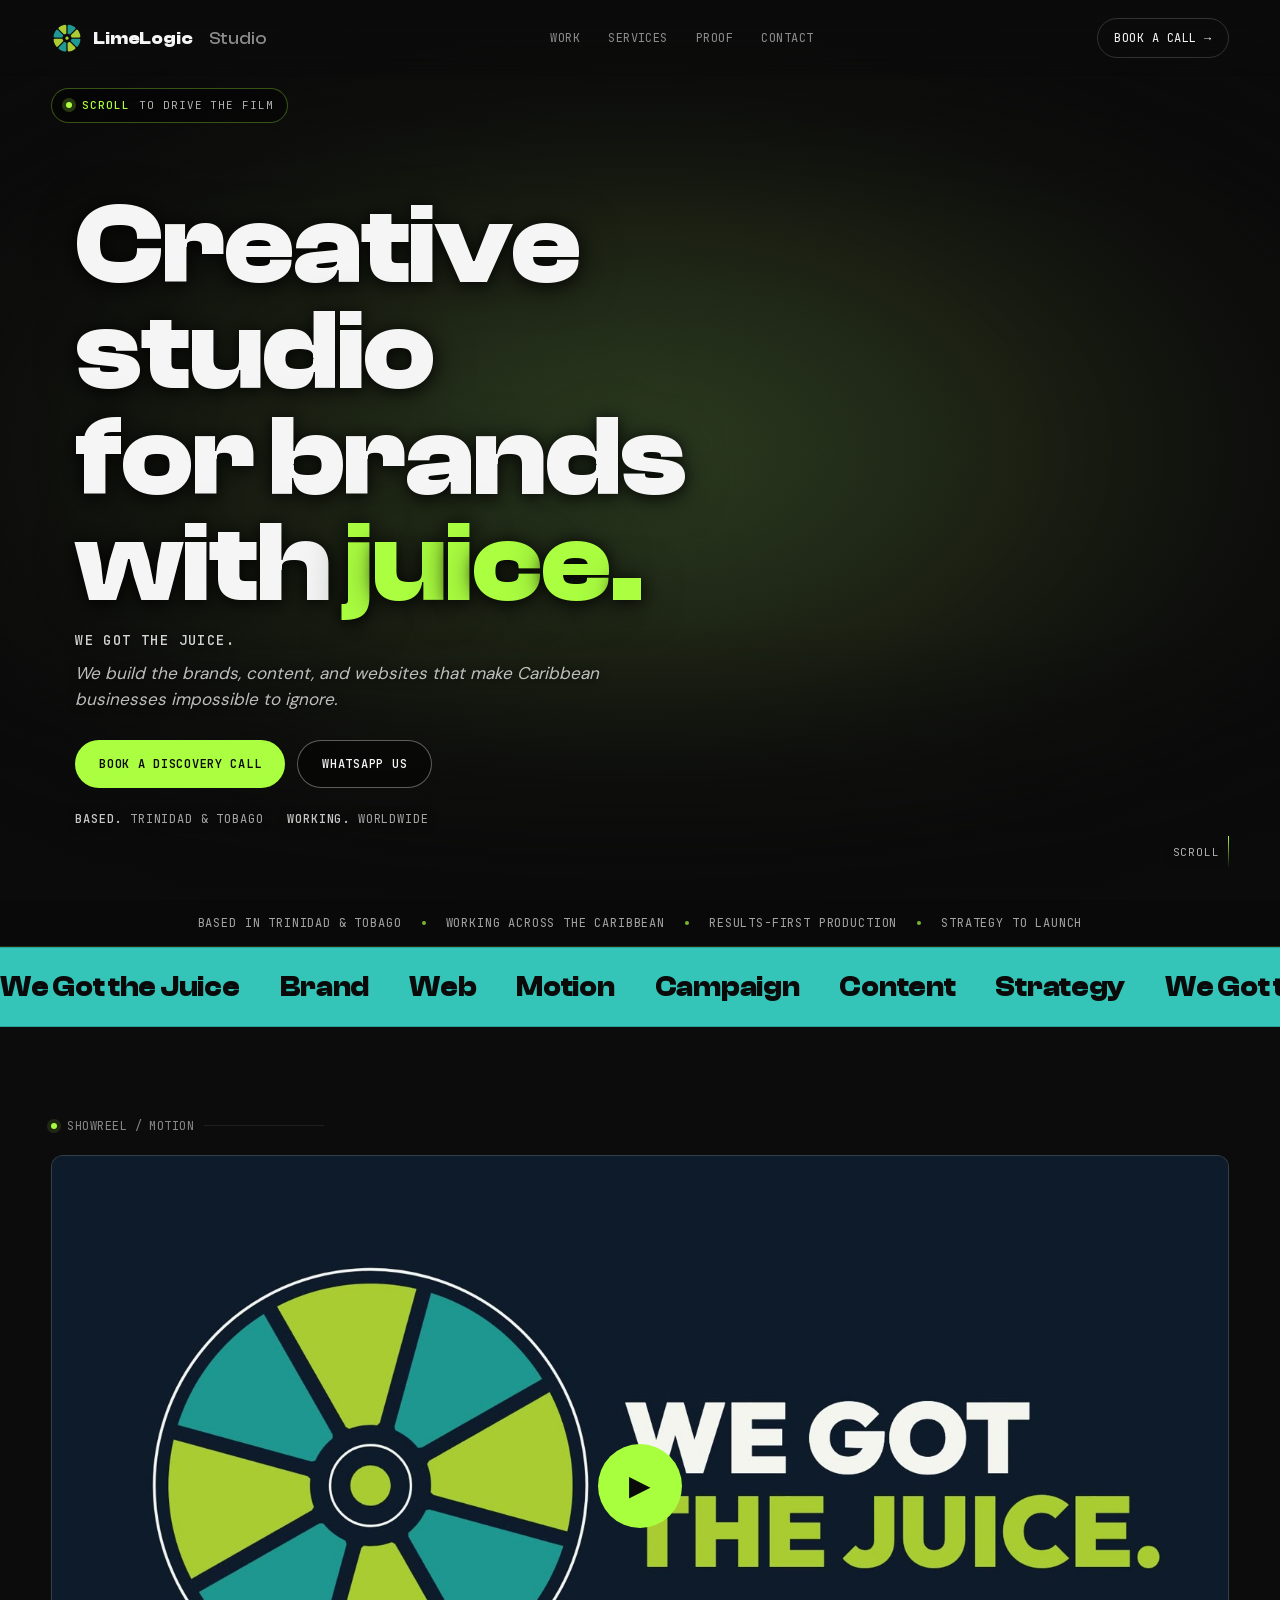
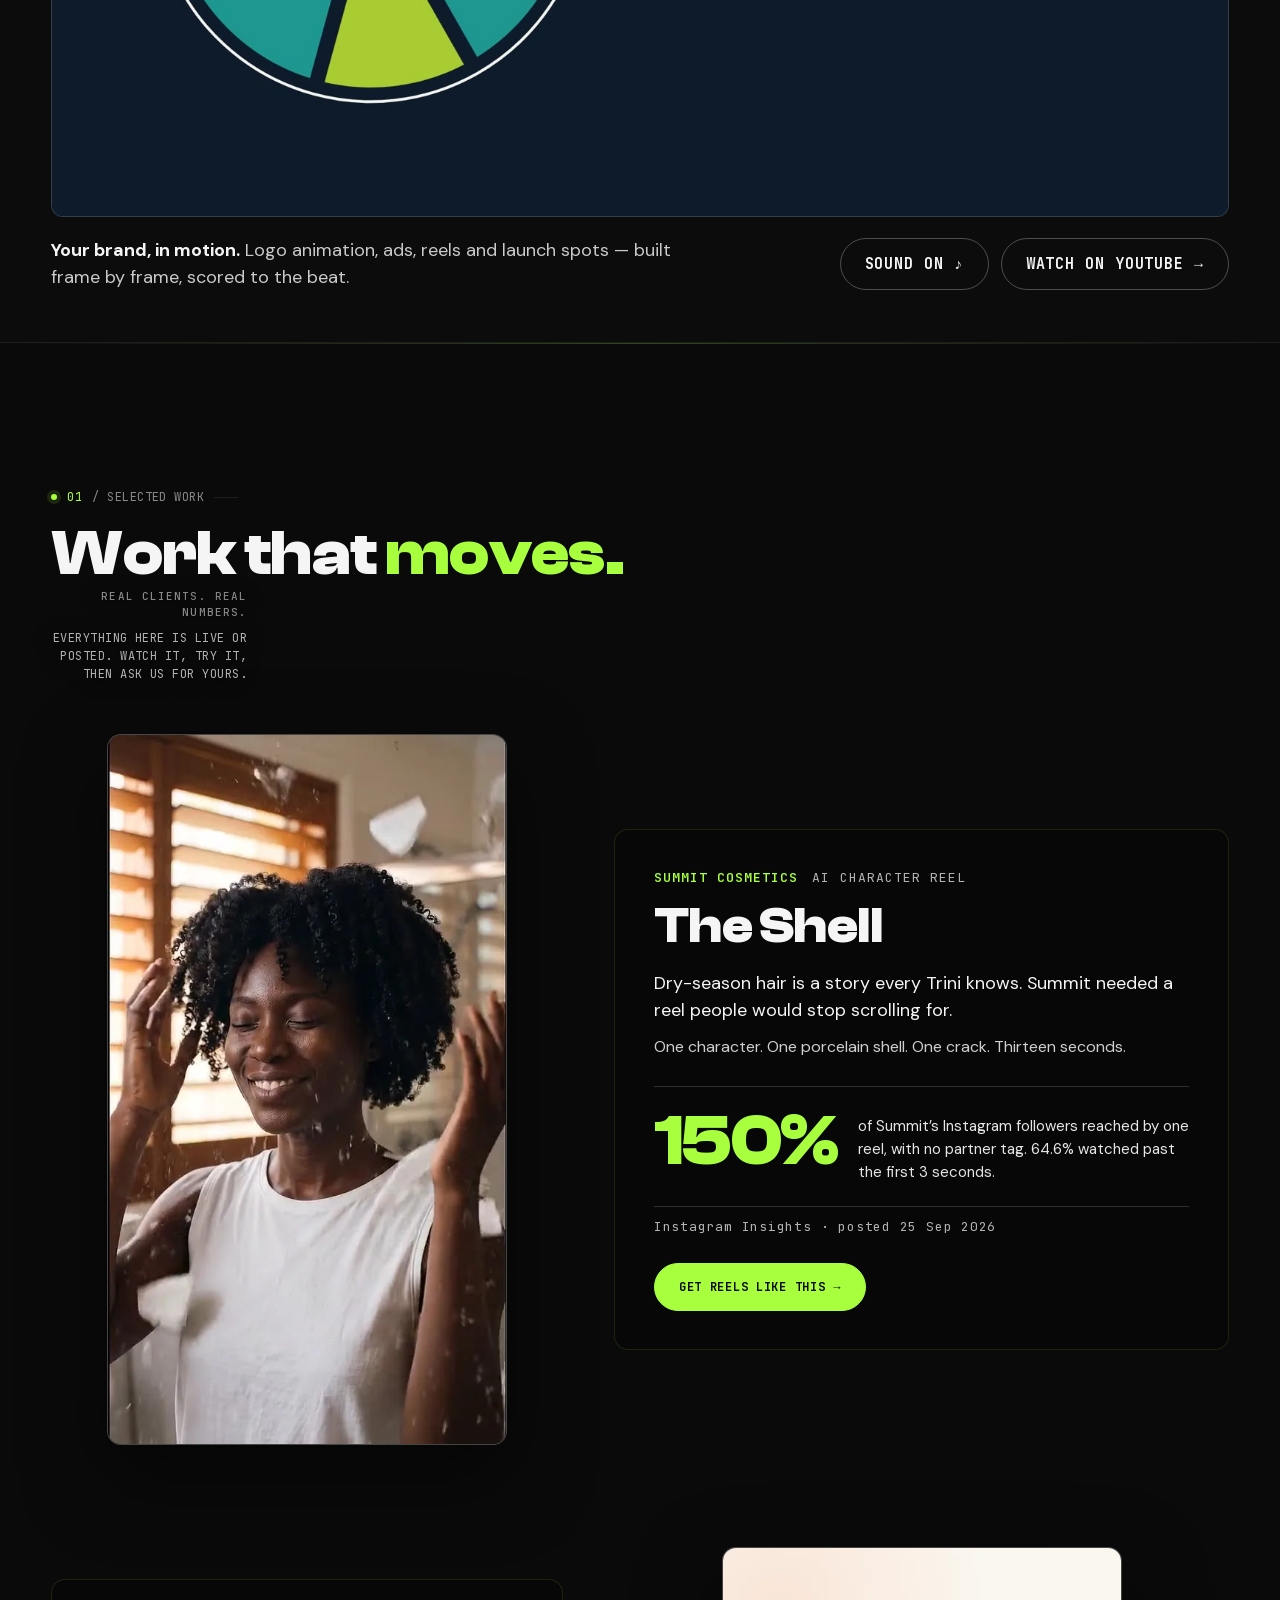
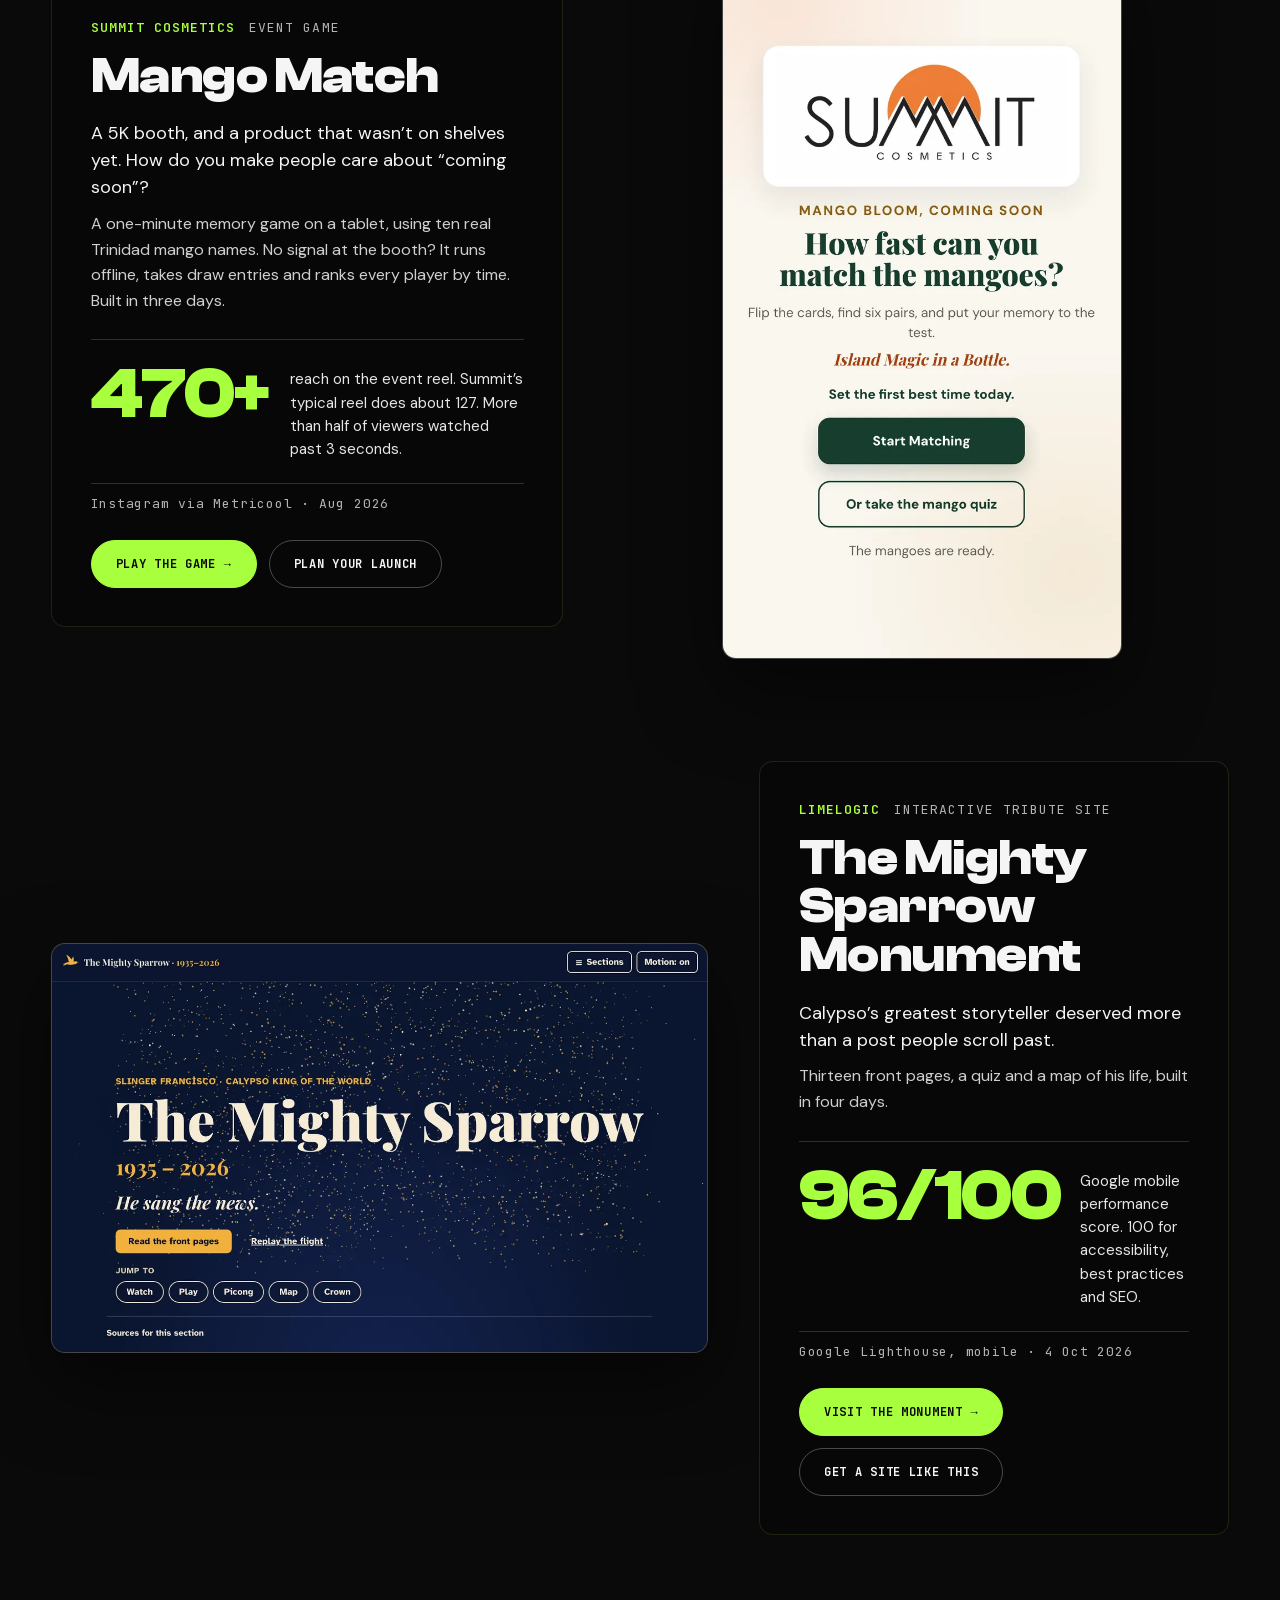
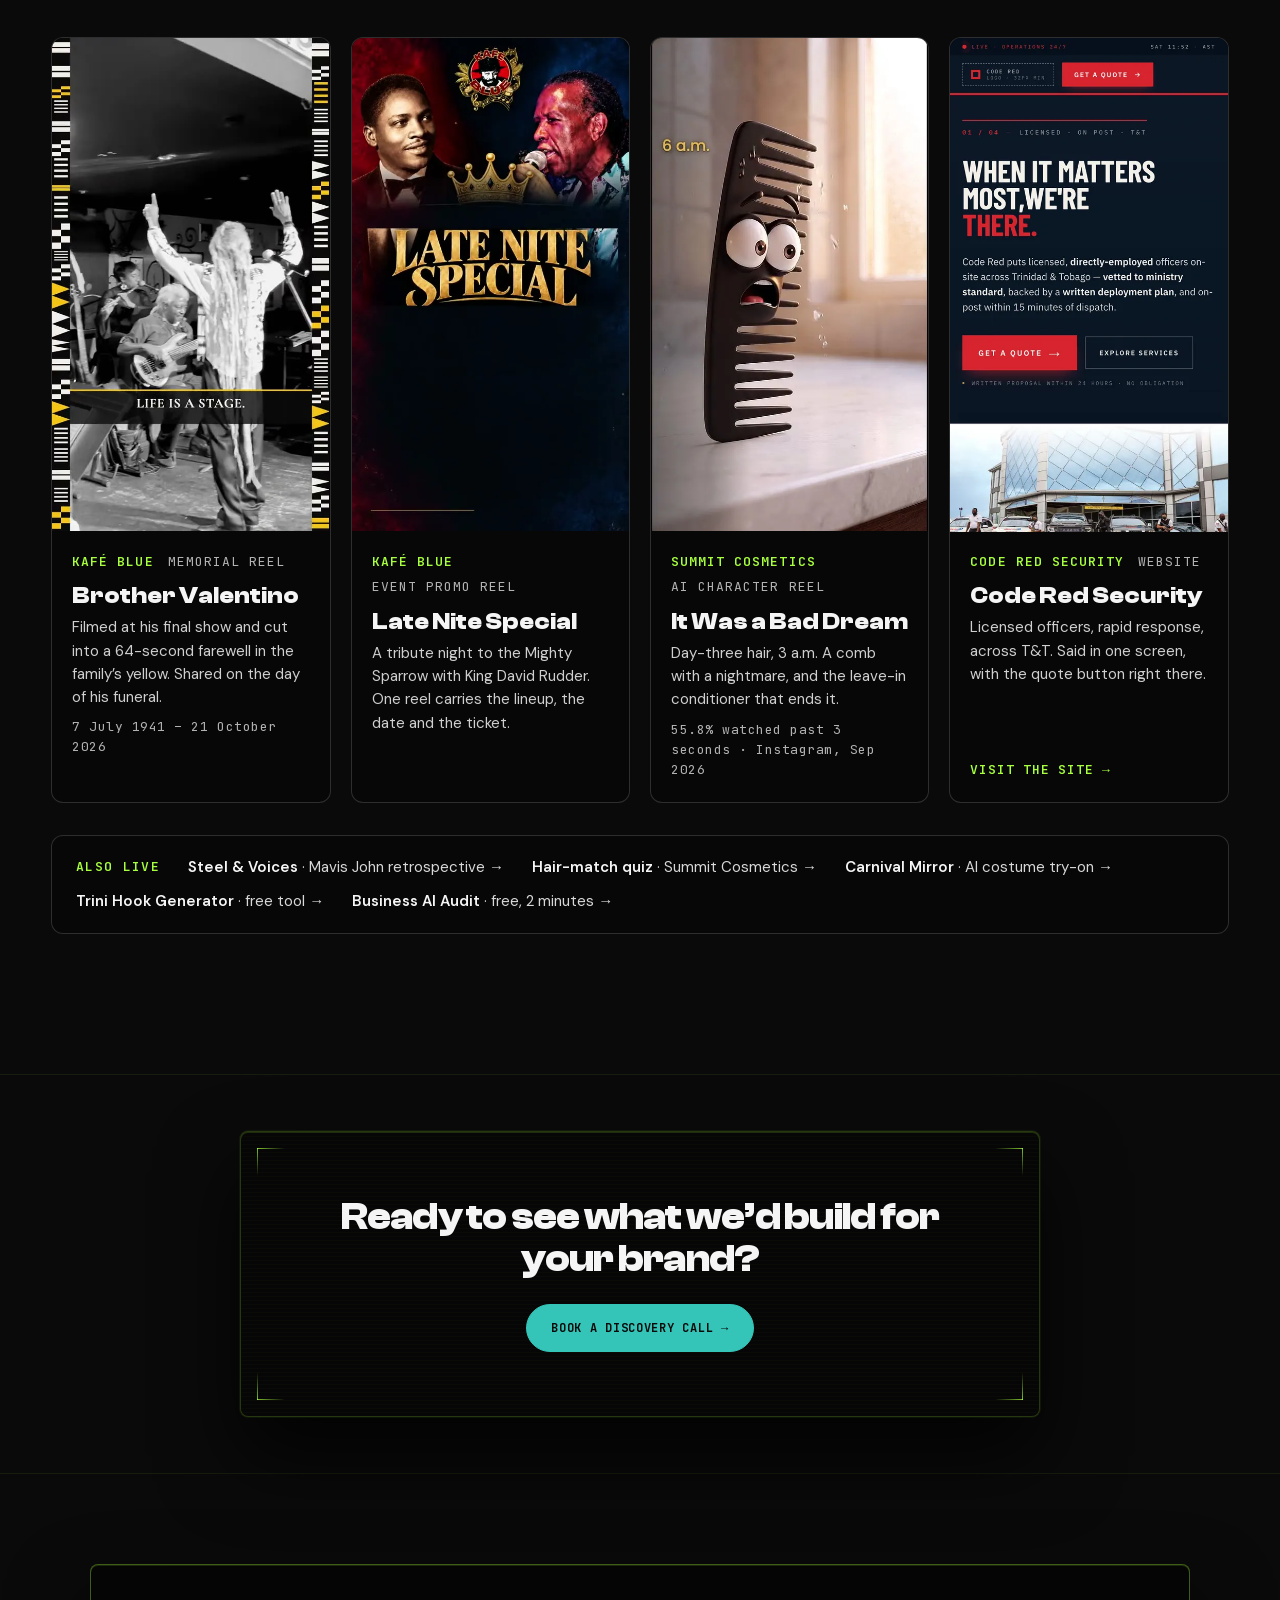
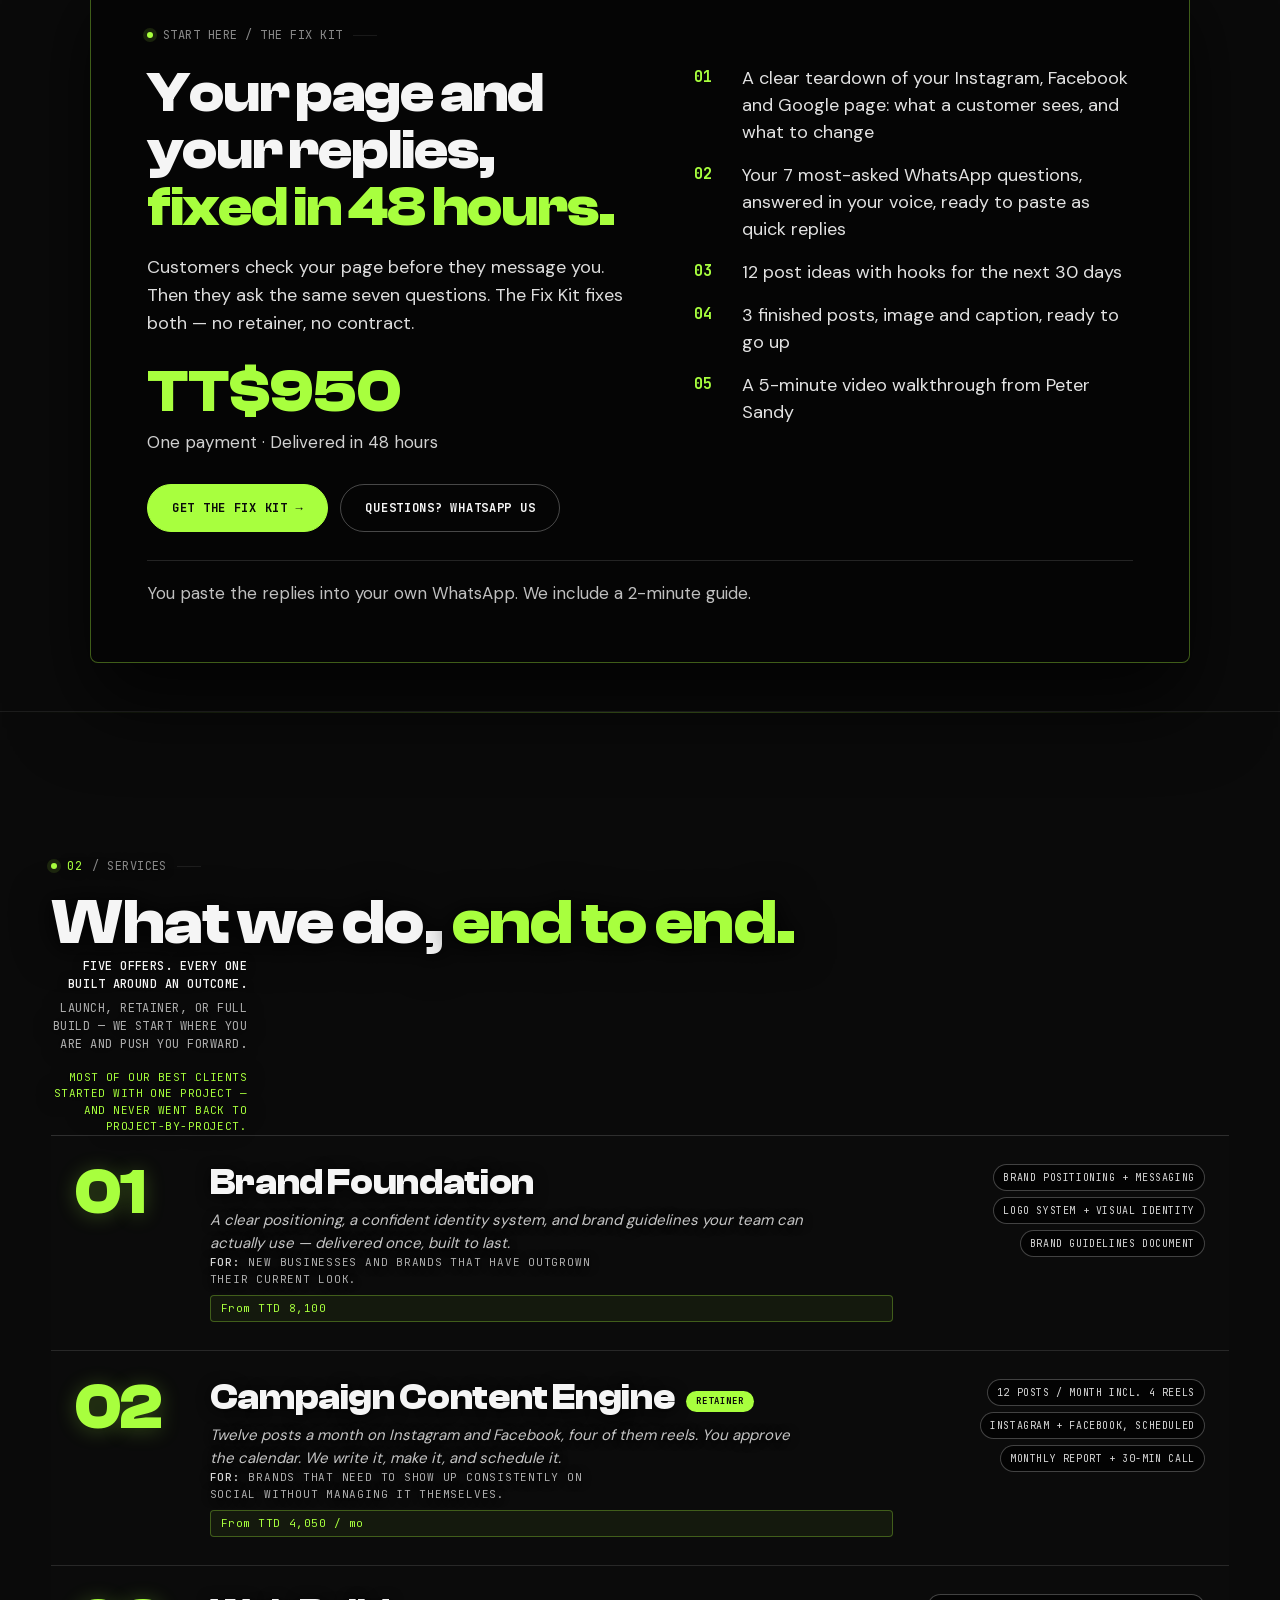
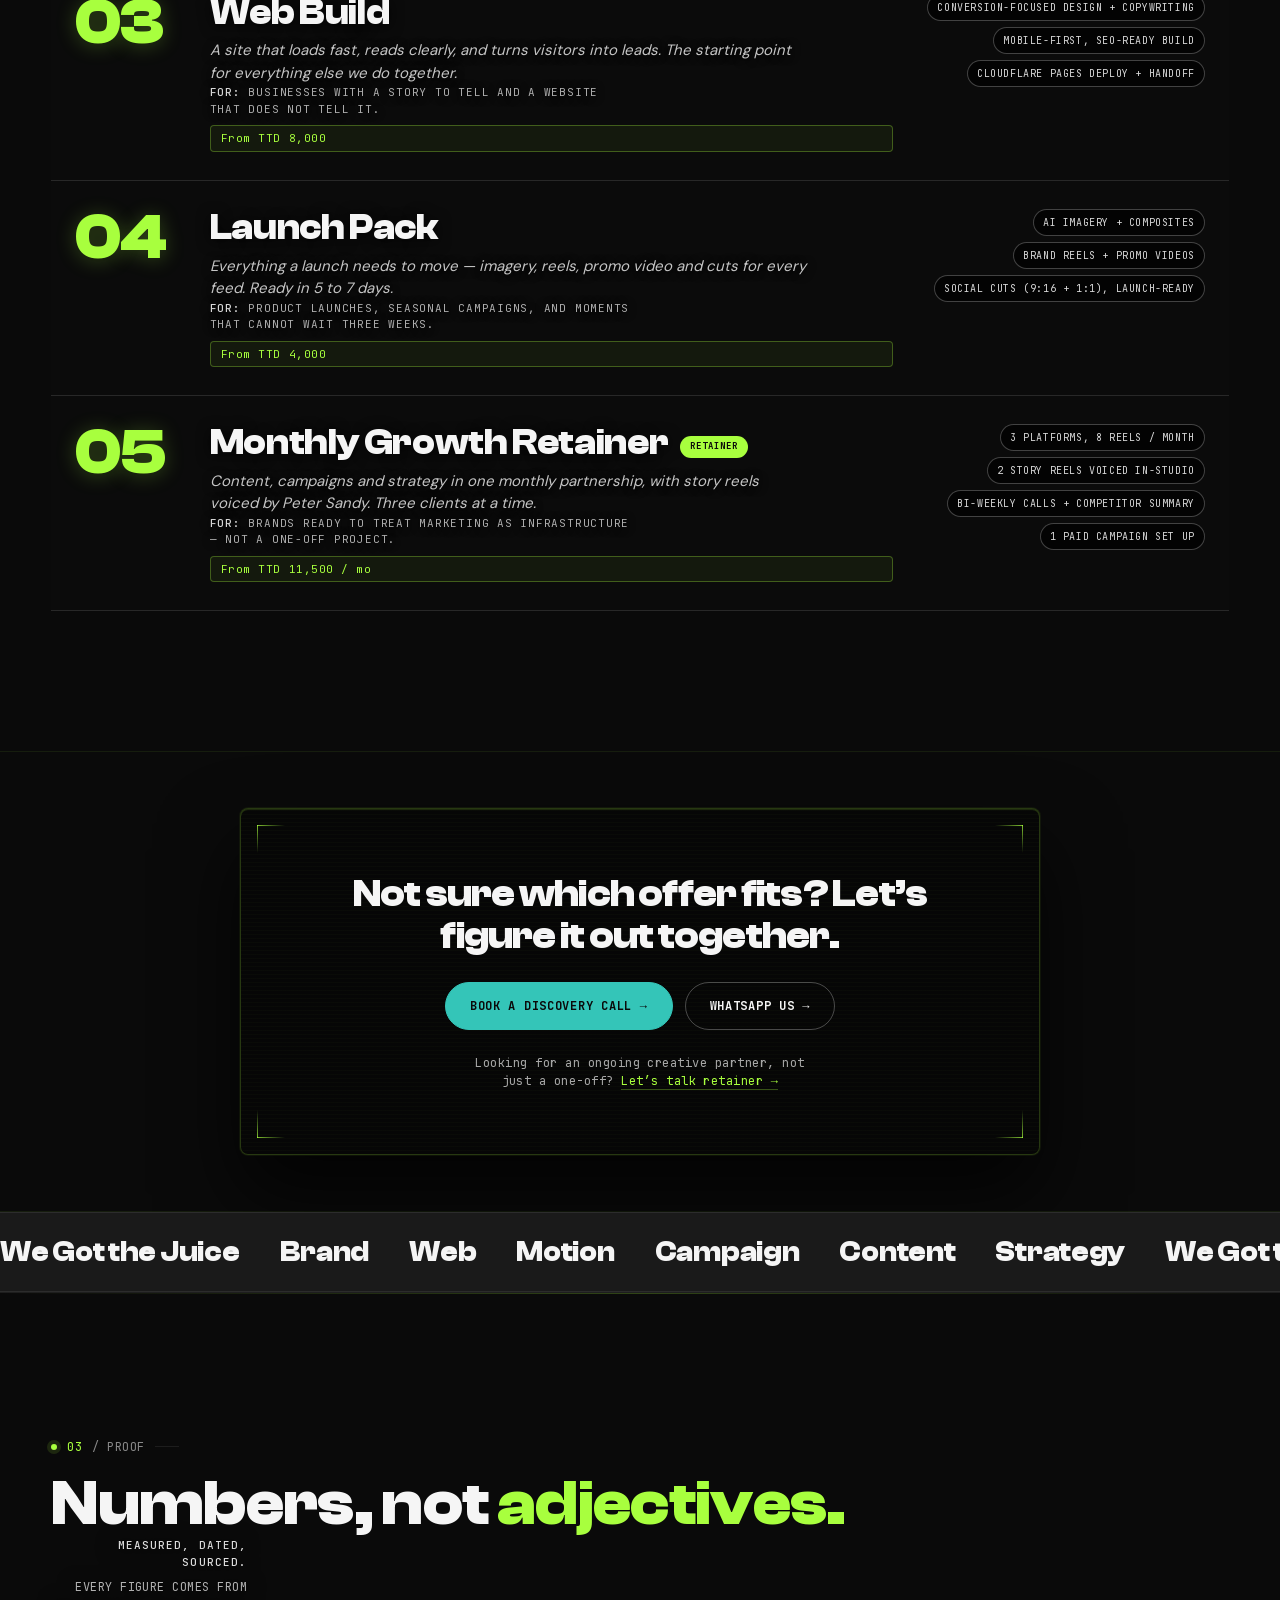
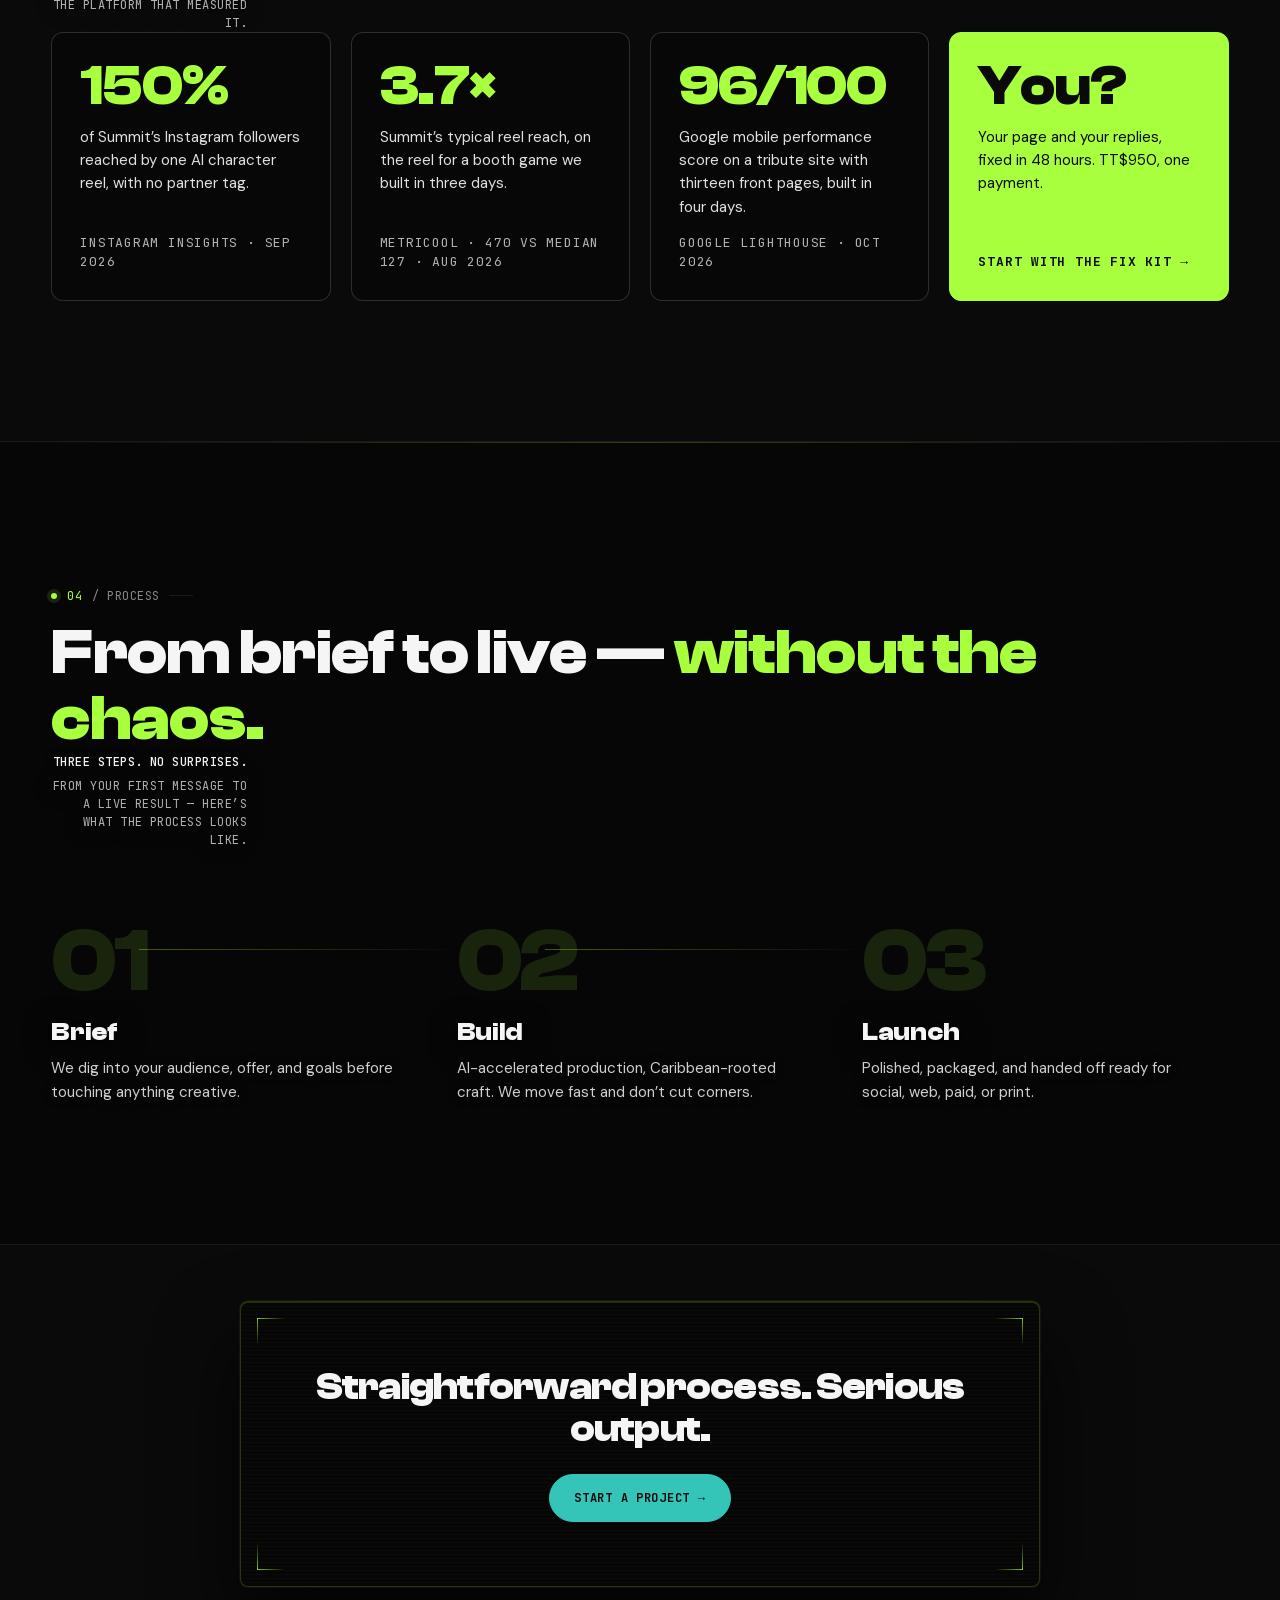
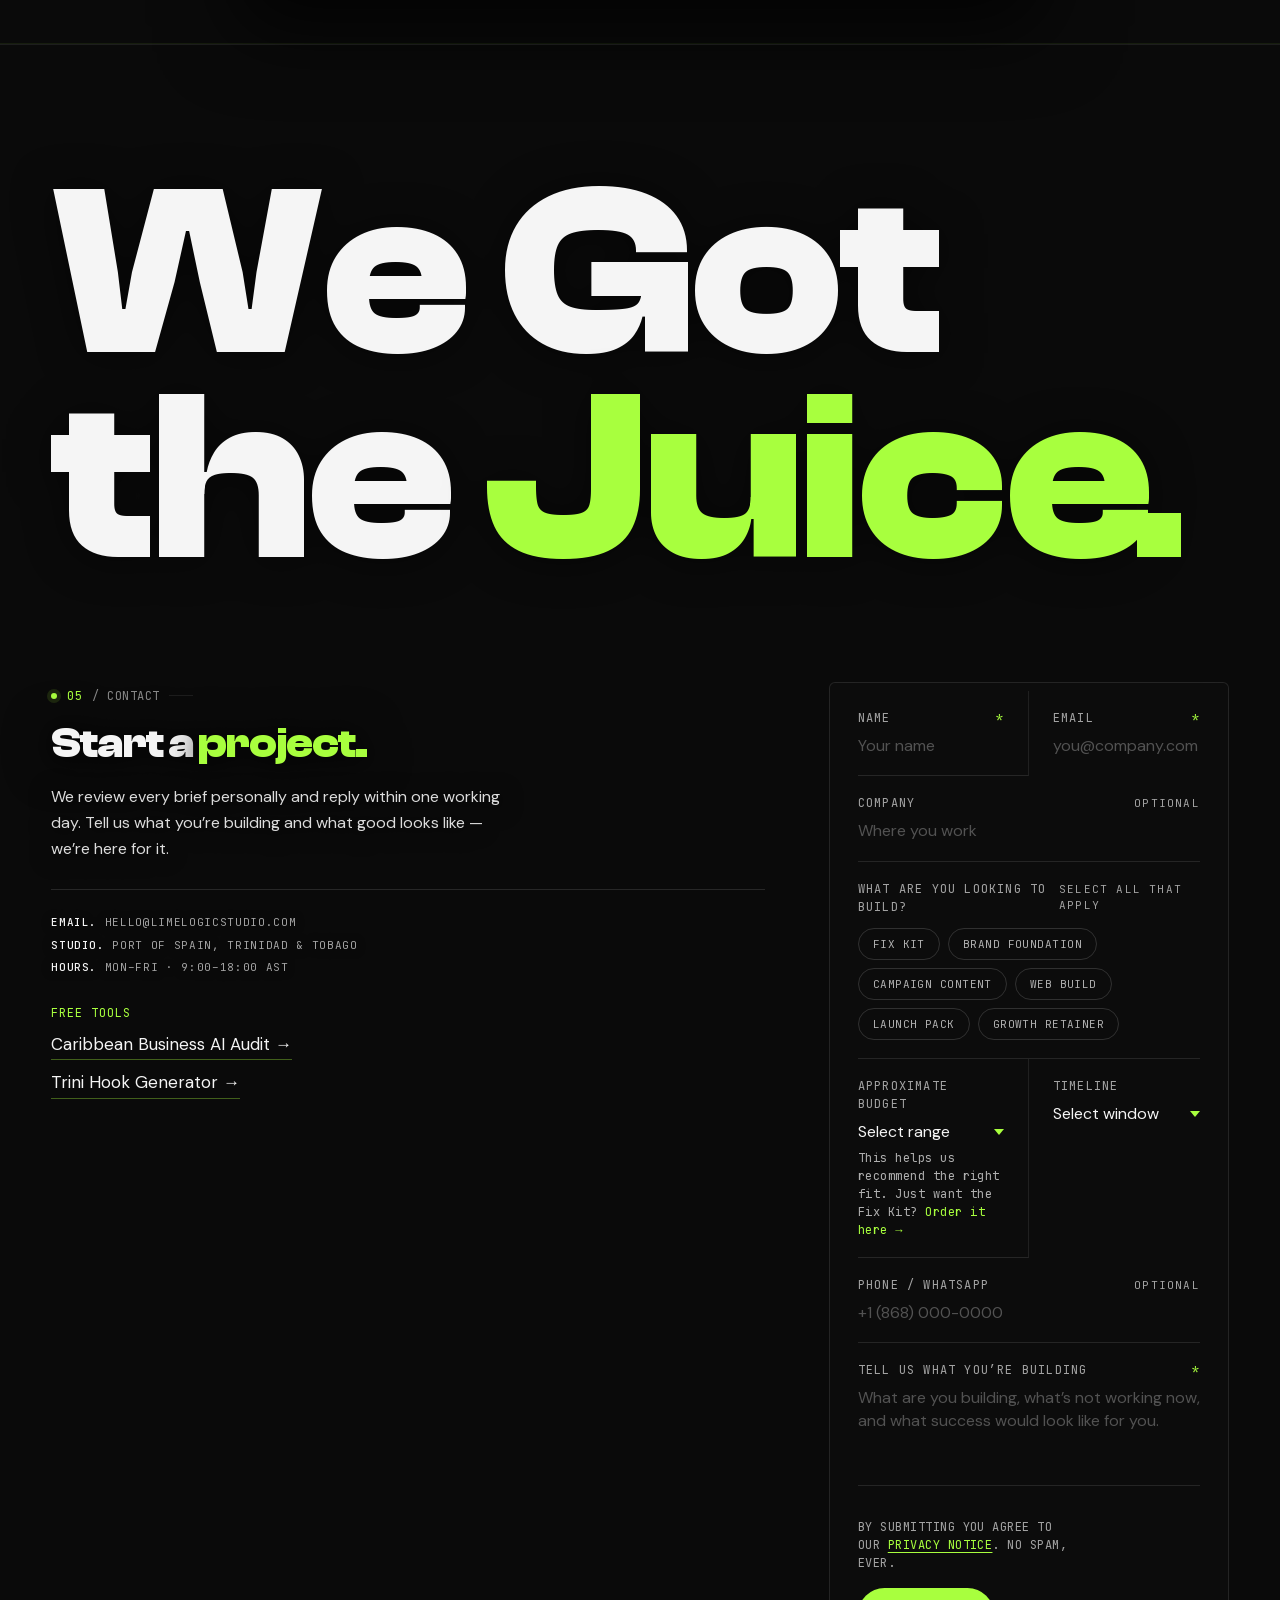
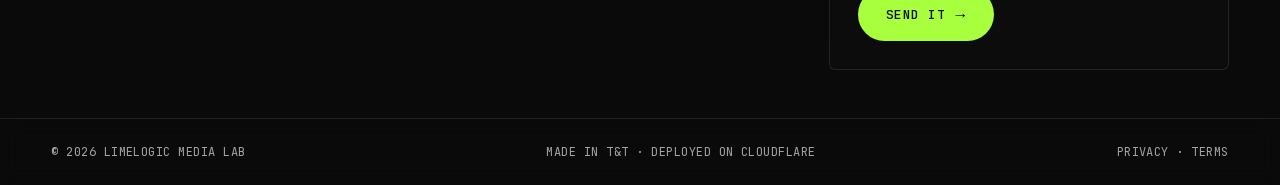
==== commit 93cafe12: "Work grid: swap Summit quiz reel for It Was a Bad Dream Lion pulled the Caribbean Players quiz reel " ====
--- a/index.html
+++ b/index.html
@@ -292,15 +292,15 @@
         <article class="work-tile reveal">
           <div class="work-tile-media tall">
             <video class="work-reel" muted loop playsinline preload="none"
-              poster="assets/work/summit-cp-v1-poster.webp"
-              data-src="assets/work/summit-cp-v1.mp4"
-              aria-label="Pink motion reel: hair match quiz questions, a Curl Defining Gel match, Island Magic in a Bottle, Summit logo."></video>
+              poster="assets/work/summit-bad-dream-v1-poster.webp"
+              data-src="assets/work/summit-bad-dream-v1.mp4"
+              aria-label="AI character reel: a wide-tooth comb has a nightmare about day-three hair at 3 a.m., wakes at 6 a.m., and finds a bottle of Caribbean Players Leave-In Conditioner."></video>
           </div>
           <div class="work-tile-body">
-            <div class="case-meta"><span class="case-client">Summit Cosmetics</span><span>Motion reel + quiz</span></div>
-            <h3>Find your match</h3>
-            <p>A code-built reel that sends people to a live quiz. Five questions, one product match, emailed results.</p>
-            <a class="work-tile-link" href="https://summit-hair-quiz.pages.dev" target="_blank" rel="noopener">Take the quiz &#8594;</a>
+            <div class="case-meta"><span class="case-client">Summit Cosmetics</span><span>AI character reel</span></div>
+            <h3>It Was a Bad Dream</h3>
+            <p>Day-three hair, 3 a.m. A comb with a nightmare, and the leave-in conditioner that ends it.</p>
+            <p class="work-tile-note">55.8% watched past 3 seconds &#183; Instagram, Sep 2026</p>
           </div>
         </article>
 
@@ -322,6 +322,7 @@
       <div class="also-live reveal">
         <span class="also-live-label">Also live</span>
         <a href="https://steel-and-voices-mavis-john.vercel.app" target="_blank" rel="noopener"><b>Steel &amp; Voices</b> &#183; Mavis John retrospective &#8594;</a>
+        <a href="https://summit-hair-quiz.pages.dev" target="_blank" rel="noopener"><b>Hair-match quiz</b> &#183; Summit Cosmetics &#8594;</a>
         <a href="https://carnival-mirror.pages.dev" target="_blank" rel="noopener"><b>Carnival Mirror</b> &#183; AI costume try-on &#8594;</a>
         <a href="https://hooks.limelogicstudio.com" target="_blank" rel="noopener"><b>Trini Hook Generator</b> &#183; free tool &#8594;</a>
         <a href="https://limelogic-ai-audit.pages.dev" target="_blank" rel="noopener"><b>Business AI Audit</b> &#183; free, 2 minutes &#8594;</a>
